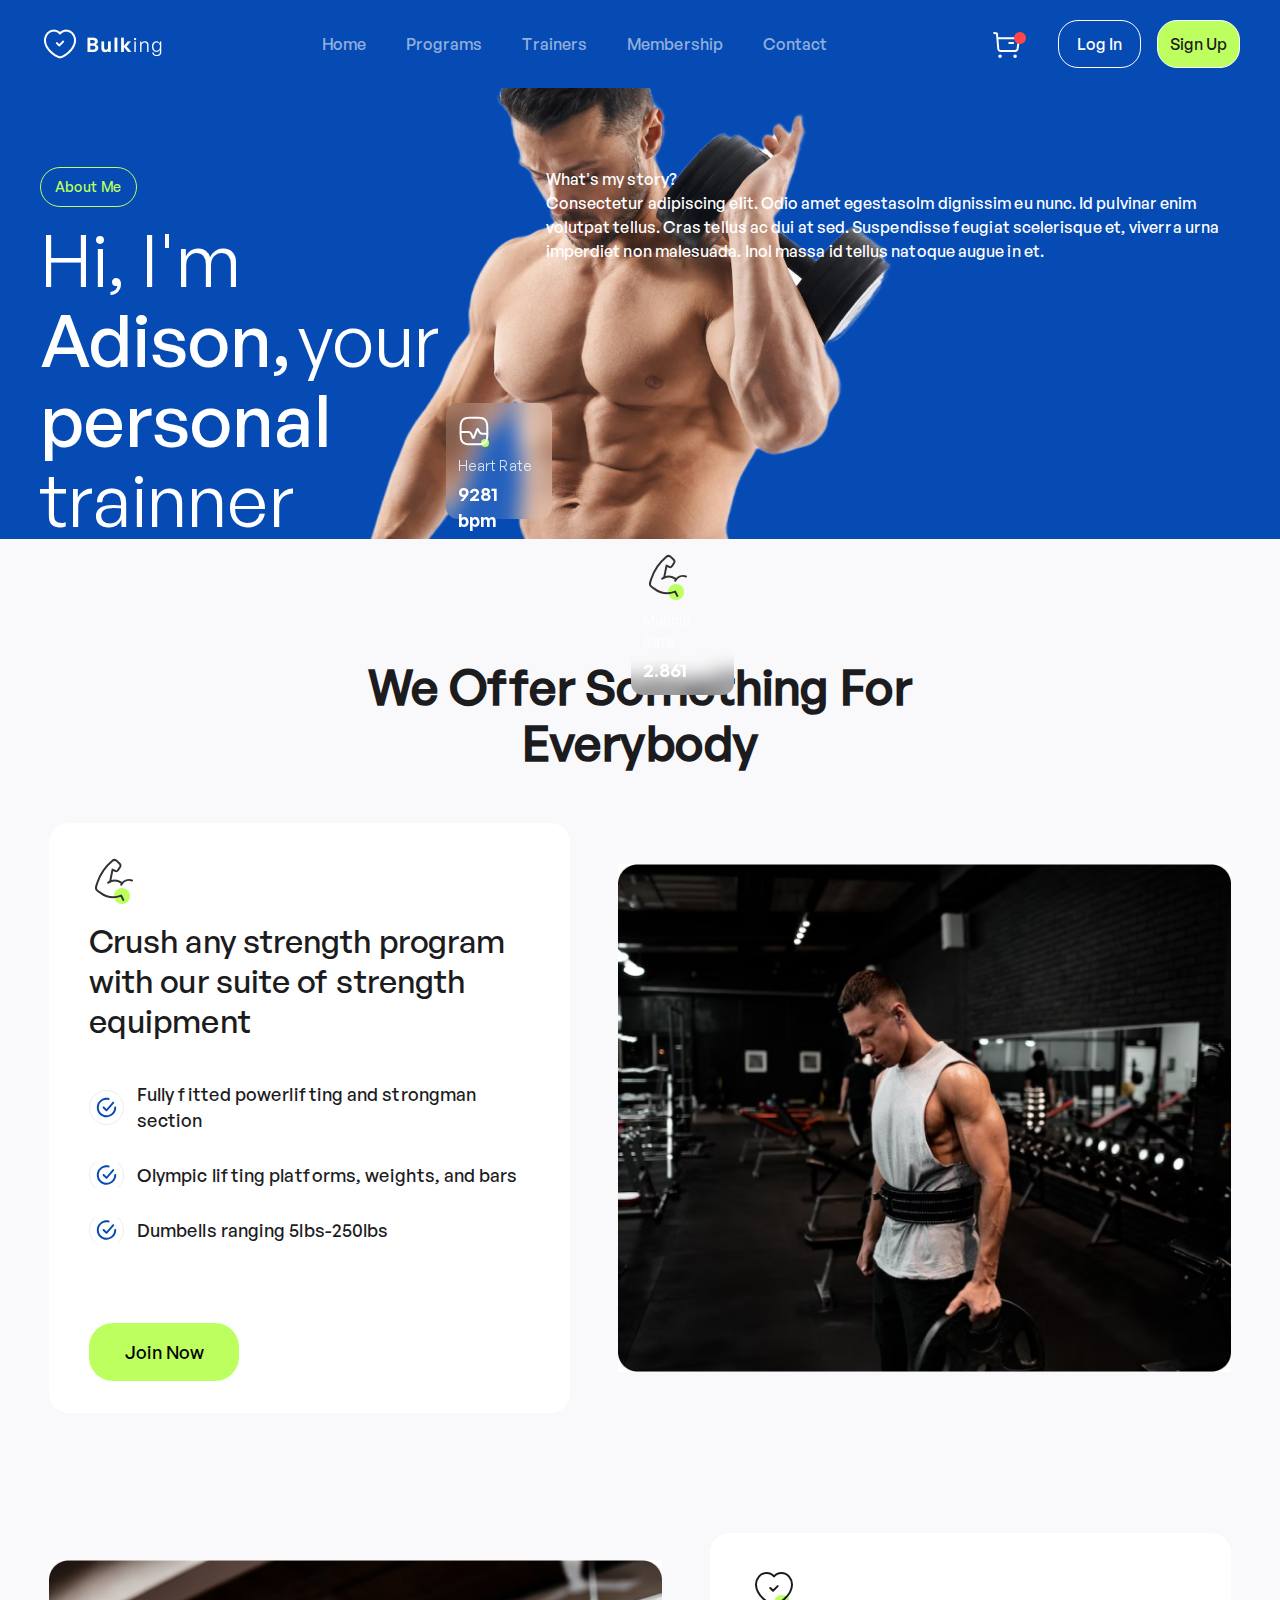
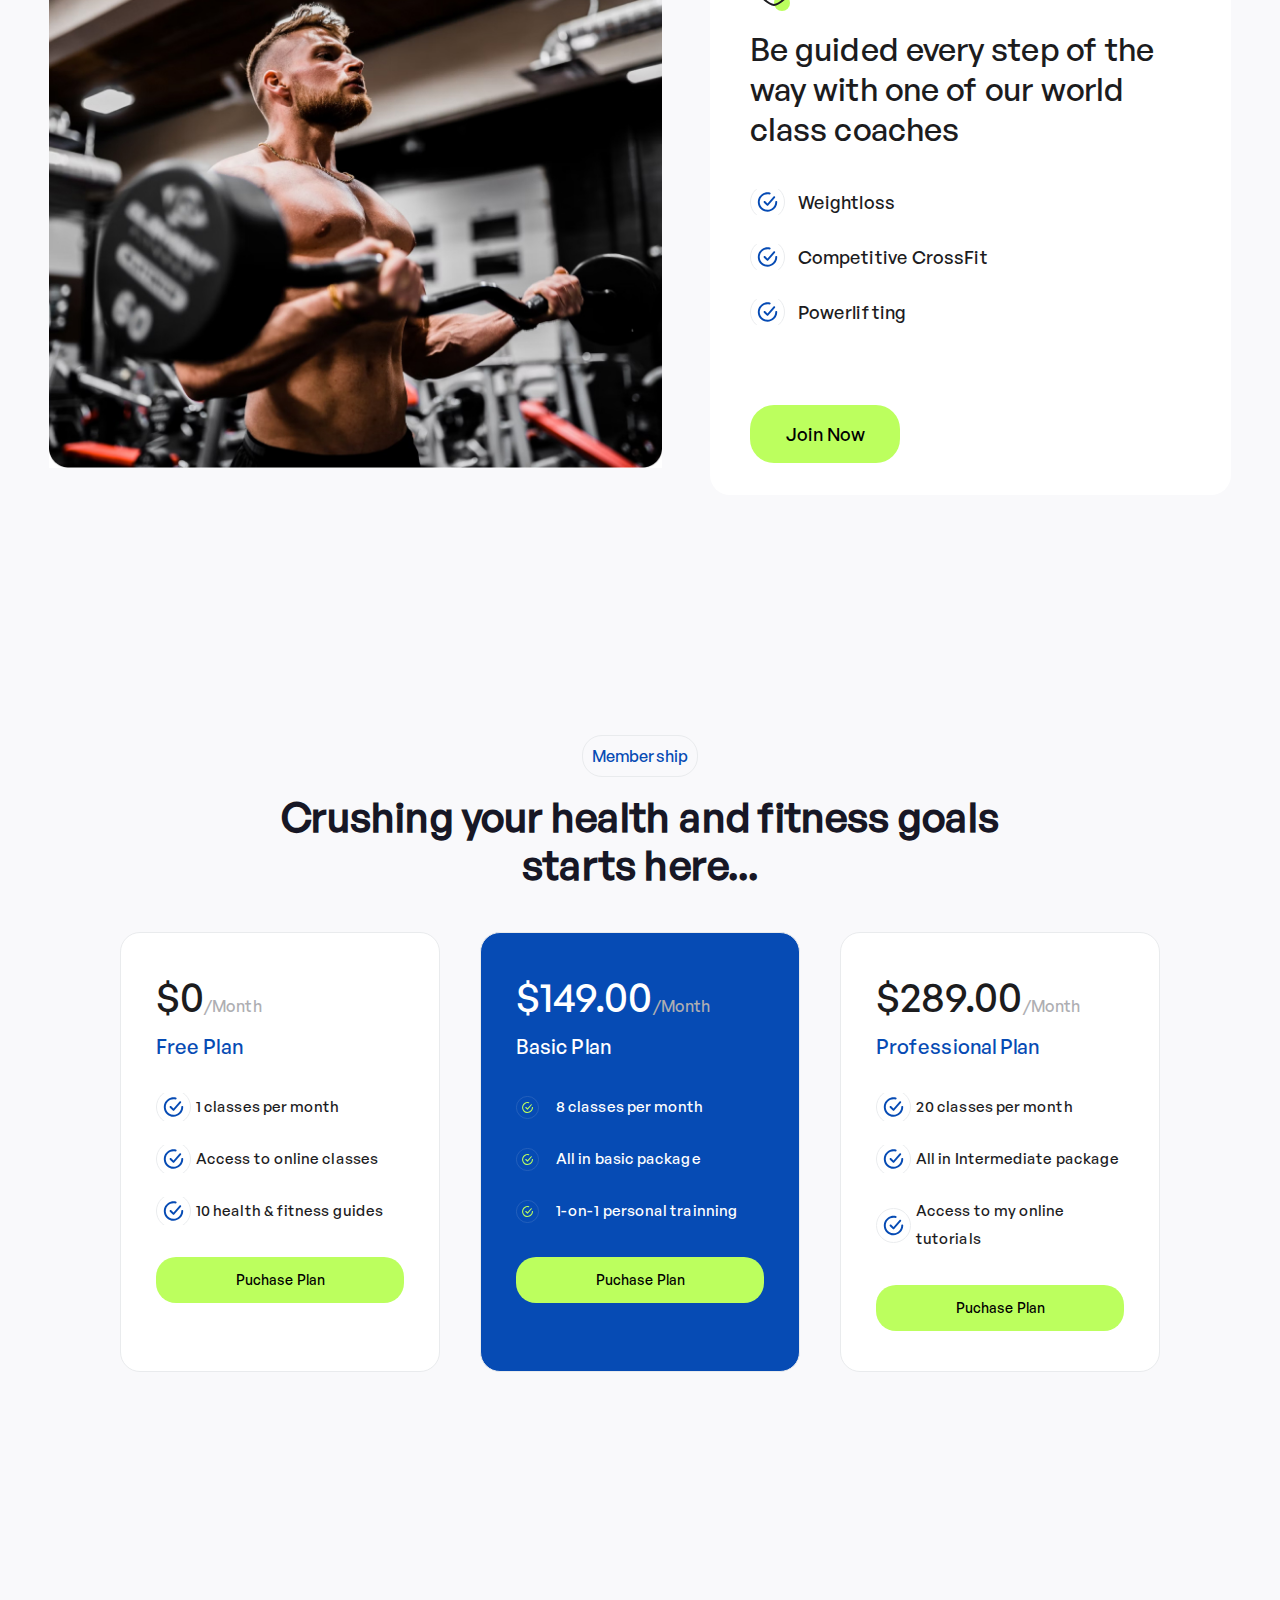
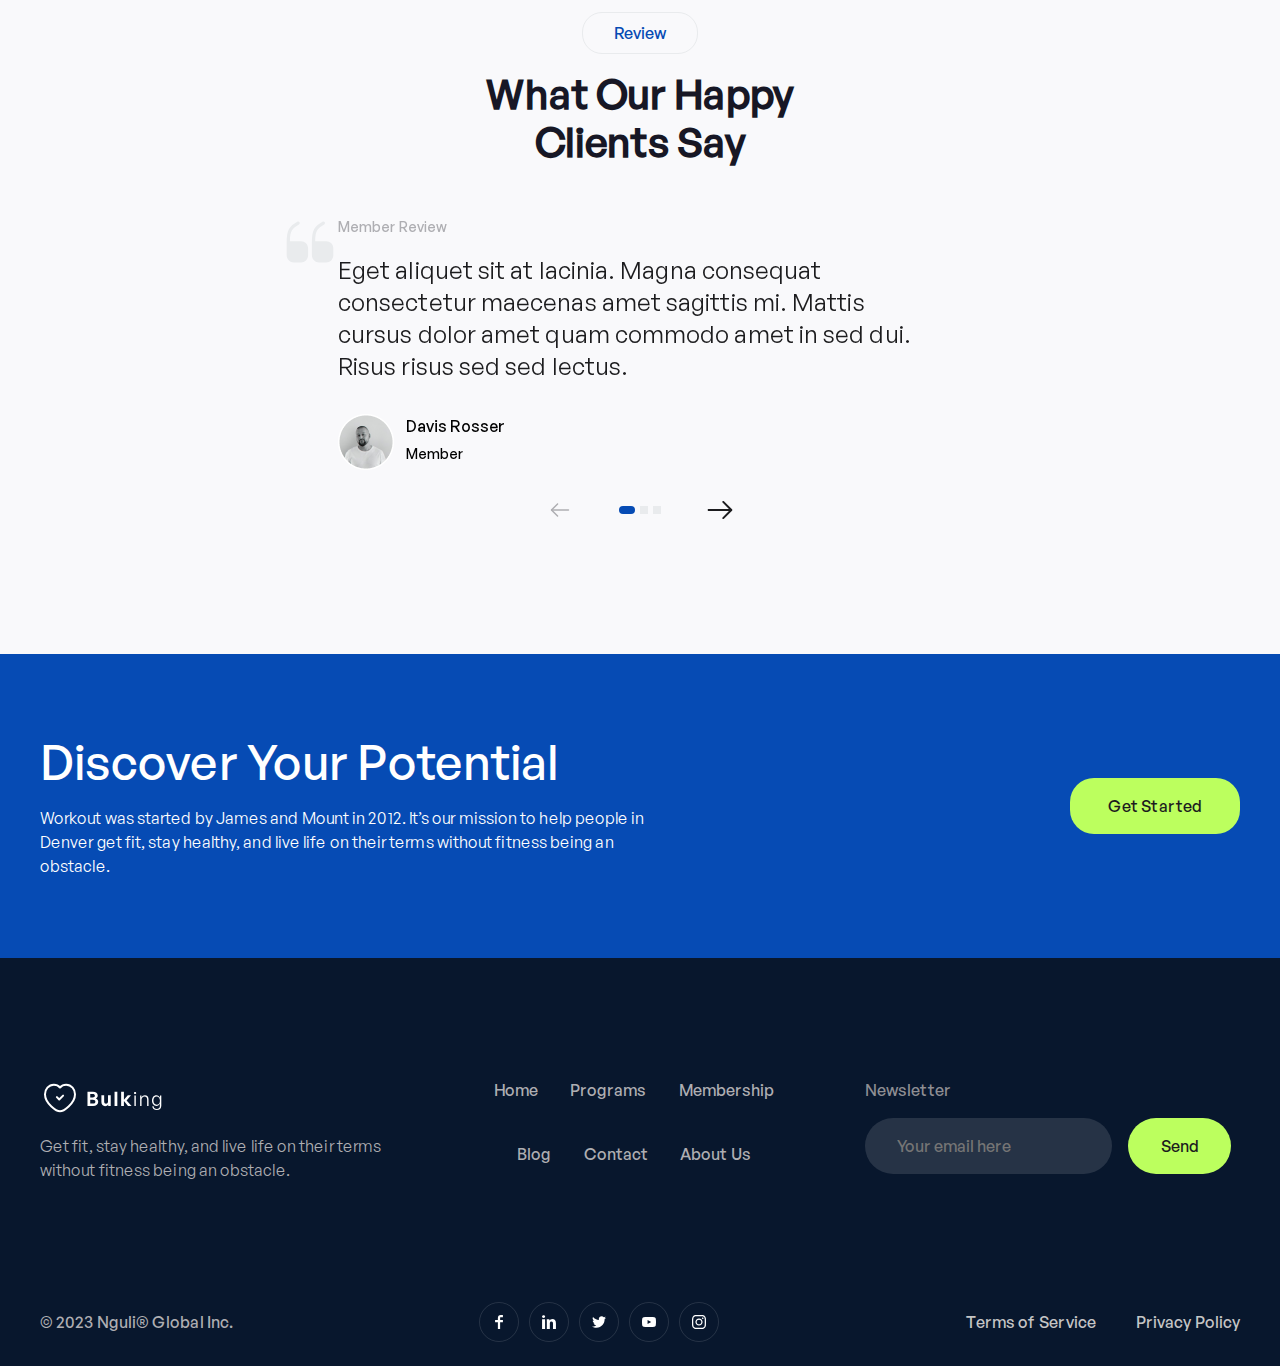
==== about-us.html @ 85a71d06 "commit" ====
<!DOCTYPE html>
<html lang="en">

<head>
    <meta charset="UTF-8">
    <meta http-equiv="X-UA-Compatible" content="IE=edge">
    <meta name="viewport" content="width=device-width, initial-scale=1.0">
    <title>fitness</title>
    <link rel="stylesheet" href="css/main.min.css">
</head>

<body>
    <section class="hero about-me">
        <header class="header">
            <div class="header-navbar container">
                <a href="" class="header-logo"><img src="img/logo.png" alt="logo"></a>
                <nav class="nav">
                    <ul class="menu">
                        <li class="item">
                            <a class="link">Home</a>
                        </li>
                        <li class="item">
                            <a href="programs.html" class="link">Programs</a>
                        </li>
                        <li class="item">
                            <a href="trainnig.html" class="link">Trainers</a>
                        </li>
                        <li class="item">
                            <a href="membership.html" class="link">Membership</a>
                        </li>
                        <li class="item">
                            <a href="" class="link">Contact</a>
                        </li>
                    </ul>
                </nav>
                <div class="header-block">
                    <a href="" class="cart">
                        <img src="img/cart.svg" alt="cart">
                    </a>
                    <div class="acuont">
                        <a href="" class="link">Log In</a>
                        <a href="" class="link active">Sign Up</a>
                    </div>
                </div>
                <div class="burger"></div>
            </div>
        </header>

        <div class="container">
            <div class="hero-midle">
                <div class="hero-content">
                    <div class="about-me-hero">
                        <span class="hero-subtitle">About Me</span>
                        <h1 class="hero-title">Hi, I'm <span>Adison,</span>your <span>personal</span>trainner
                        </h1>
                    </div>
                    <div class="hero-story">
                        <span>What's my story?</span>
                        <p>Consectetur adipiscing elit. Odio amet egestasolm dignissim eu nunc. Id pulvinar enim volutpat tellus. Cras tellus ac dui at sed. Suspendisse feugiat scelerisque et, viverra urna imperdiet non malesuada. Inol massa id tellus natoque augue in et.</p>
                    </div>
                </div>
                <div class="rate">
                    <div class="rate-muscle">
                        <img src="img/arm.svg" alt="arm">
                        <span class="title">Muscle Rate</span>
                        <span class="text">2.861</span>
                    </div>
                    <div class="rate-heart">
                        <img src="img/health.svg" alt="health">
                        <span class="title">Heart Rate</span>
                        <span class="text">9281 bpm</span>
                    </div>
                </div>
            </div>
        </div>


    </section>
    <!-- end hero -->
    <main>

        <section class="offer">
            <div class="container">
                <h2 class="offer-title">We offer something for everybody</h2>
                <div class="offer-wrapper">
                    <div class="offer-content">
                        <figure class="offer-icon">
                            <img src="img/arm.svg" alt="arm">
                        </figure>
                        <span class="title">Crush any strength program with our suite of strength equipment</span>
                        <ul class="offer-list">
                            <li class="offer-item">Fully fitted powerlifting and strongman section</li>
                            <li class="offer-item">Olympic lifting platforms, weights, and bars</li>
                            <li class="offer-item">Dumbells ranging 5lbs-250lbs</li>
                        </ul>
                        <button class="btn offer-btn">Join Now</button>
                    </div>
                    <figure class="offer-img">
                        <img src="img/offer-img.jpg" alt="traner">
                    </figure>
                </div>
                <div class="offer-wrapper reverse">
                    <div class="offer-content">
                        <figure class="offer-icon">
                            <img src="img/heart-checkmark.svg" alt="arm">
                        </figure>
                        <span class="title">Be guided every step of the way with one of our world class coaches</span>
                        <ul class="offer-list">
                            <li class="offer-item">Weightloss</li>
                            <li class="offer-item">Competitive CrossFit</li>
                            <li class="offer-item">Powerlifting</li>
                        </ul>
                        <button class="btn offer-btn">Join Now</button>
                    </div>
                    <figure class="offer-img">
                        <img src="img/offer-img-2.jpg" alt="traner">
                    </figure>
                </div>
            </div>
        </section>

        <!-- end offer -->

        <section class="membership">
            <div class="container">
                <span class="inner-subtitle">Membership</span>
                <h2 class="inner-title membership-title">Crushing your health and fitness goals starts here...</h2>
                <div class="membership-wrapper">
                    <div class="membership-plan">
                        <span class="price">$0<small>/Month</small></span>
                        <span class="plan">Free Plan</span>
                        <ul class="membership-list">
                            <li class="membership-item">1 classes per month</li>
                            <li class="membership-item">Access to online classes</li>
                            <li class="membership-item">10 health & fitness guides</li>
                        </ul>
                        <button class="btn membership-btn">Puchase Plan</button>
                    </div>
                    <div class="membership-plan active">
                        <span class="price">$149.00<small>/Month</small></span>
                        <span class="plan">Basic Plan</span>
                        <ul class="membership-list">
                            <li class="membership-item">8 classes per month</li>
                            <li class="membership-item">All in basic package</li>
                            <li class="membership-item">1-on-1 personal trainning</li>
                        </ul>
                        <button class="btn membership-btn">Puchase Plan</button>
                    </div>
                    <div class="membership-plan">
                        <span class="price">$289.00<small>/Month</small></span>
                        <span class="plan">Professional Plan</span>
                        <ul class="membership-list">
                            <li class="membership-item">20 classes per month</li>
                            <li class="membership-item">All in Intermediate package</li>
                            <li class="membership-item">Access to my online tutorials</li>
                        </ul>
                        <button class="btn membership-btn">Puchase Plan</button>
                    </div>
                </div>
            </div>
        </section>

        <!-- end membership -->

        <!-- review -->

        <section class="review">
            <div class="container">
                <span class="inner-subtitle">Review</span>
                <h2 class="inner-title review-title">What Our Happy Clients Say</h2>
                <div class="slider-review">
                    <div class="slider">
                        <div class="slider-wrapper">
                            <span class="slider-subtitle">Member Review</span>
                            <p class="slider-text">Eget aliquet sit at lacinia. Magna consequat consectetur maecenas
                                amet sagittis mi. Mattis cursus dolor amet quam commodo amet in sed dui. Risus risus sed
                                sed lectus. </p>
                            <div class="slider-avatar">
                                <figure>
                                    <img src="img/review.png" alt="review">
                                </figure>
                                <span class="avatar-name">Davis Rosser</span>
                                <span class="avatar-job">Member</span>
                            </div>
                        </div>
                    </div>
                    <div class="slider">
                        <div class="slider-wrapper">
                            <span class="slider-subtitle">Member Review</span>
                            <p class="slider-text">Eget aliquet sit at lacinia. Magna consequat consectetur maecenas
                                amet sagittis mi. Mattis cursus dolor amet quam commodo amet in sed dui. Risus risus sed
                                sed lectus. </p>
                            <div class="slider-avatar">
                                <figure>
                                    <img src="img/review.png" alt="review">
                                </figure>
                                <span class="avatar-name">Davis Rosser</span>
                                <span class="avatar-job">Member</span>
                            </div>
                        </div>
                    </div>
                    <div class="slider">
                        <div class="slider-wrapper">
                            <span class="slider-subtitle">Member Review</span>
                            <p class="slider-text">Eget aliquet sit at lacinia. Magna consequat consectetur maecenas
                                amet sagittis mi. Mattis cursus dolor amet quam commodo amet in sed dui. Risus risus sed
                                sed lectus. </p>
                            <div class="slider-avatar">
                                <figure>
                                    <img src="img/review.png" alt="review">
                                </figure>
                                <span class="avatar-name">Davis Rosser</span>
                                <span class="avatar-job">Member</span>
                            </div>
                        </div>
                    </div>
                </div>
            </div>
        </section>

        <!-- end review -->

        <div class="started">
            <div class="container">
                <div class="started-wrapper">
                    <div class="started-content">
                        <h2 class="started-title">Discover Your Potential</h2>
                        <p class="started-text">Workout was started by James and Mount in 2012. It’s our mission to help
                            people in Denver get fit, stay healthy, and live life on their terms without fitness being
                            an obstacle.</p>
                    </div>
                    <a href="" class="started-link">Get Started</a>
                </div>
            </div>
        </div>

    </main>

    <footer class="footer">
        <div class="container">
            <div class="footer-top">
                <div class="footer-top-block">
                    <span class="footer-logo"><img src="img/footer-logo.svg" alt="logo"></span>
                    <p class="footer-text">Get fit, stay healthy, and live life on their terms without fitness being an
                        obstacle.</p>
                </div>
                <div class="footer-top-block">
                    <ul class="footer-menu">
                        <li class="footer-item">
                            <a href="" class="footer-link">Home</a>
                        </li>
                        <li class="footer-item">
                            <a href="" class="footer-link">Programs</a>
                        </li>
                        <li class="footer-item">
                            <a href="" class="footer-link">Membership</a>
                        </li>
                        <li class="footer-item">
                            <a href="" class="footer-link">Blog</a>
                        </li>
                        <li class="footer-item">
                            <a href="" class="footer-link">Contact</a>
                        </li>
                        <li class="footer-item">
                            <a href="" class="footer-link">About Us</a>
                        </li>
                    </ul>
                </div>
                <div class="footer-top-block">
                    <form action="" class="footer-form">
                        <span class="form-title">Newsletter</span>
                        <div class="footer-form-block">
                            <input type="email" placeholder="Your email here">
                            <button class="btn form-btn">Send</button>
                        </div>
                    </form>
                </div>
            </div>
            <div class="footer-bottom">
                <span class="footer-copyright">© 2023 Nguli® Global Inc.</span>
                <div class="social">
                    <a href="" class="social-link">
                        <img src="img/fb.svg" alt="icon">
                    </a>
                    <a href="" class="social-link">
                        <img src="img/in.svg" alt="icon">
                    </a>
                    <a href="" class="social-link">
                        <img src="img/tw.svg" alt="icon">
                    </a>
                    <a href="" class="social-link">
                        <img src="img/yt.svg" alt="icon">
                    </a>
                    <a href="" class="social-link">
                        <img src="img/insta.svg" alt="icon">
                    </a>
                </div>
                <ul class="footer-bottom-menu">
                    <li class="footer-bottom-item">
                        <a href="" class="footer-bottom-link">Terms of Service</a>
                    </li>
                    <li class="footer-bottom-item">
                        <a href="" class="footer-bottom-link">Privacy Policy</a>
                    </li>
                </ul>
            </div>
        </div>
    </footer>

    <script src="js/jquery-3.6.4.min.js"></script>
    <script src="js/slick.min.js"></script>
    <script src="js/main.js"></script>
</body>

</html>
---- css/main.min.css ----
.slick-slider{position:relative;display:block;box-sizing:border-box;-webkit-user-select:none;-moz-user-select:none;user-select:none;-webkit-touch-callout:none;-khtml-user-select:none;touch-action:pan-y;-webkit-tap-highlight-color:rgba(0,0,0,0)}.slick-list{position:relative;display:block;overflow:hidden;margin:0;padding:0}.slick-list:focus{outline:none}.slick-list.dragging{cursor:pointer;cursor:hand}.slick-slider .slick-track,.slick-slider .slick-list{transform:translate3d(0, 0, 0)}.slick-track{position:relative;top:0;left:0;display:block;margin-left:auto;margin-right:auto}.slick-track:before,.slick-track:after{display:table;content:""}.slick-track:after{clear:both}.slick-loading .slick-track{visibility:hidden}.slick-slide{display:none;float:left;height:100%;min-height:1px}[dir=rtl] .slick-slide{float:right}.slick-slide img{display:block}.slick-slide.slick-loading img{display:none}.slick-slide.dragging img{pointer-events:none}.slick-initialized .slick-slide{display:block}.slick-loading .slick-slide{visibility:hidden}.slick-vertical .slick-slide{display:block;height:auto;border:1px solid rgba(0,0,0,0)}.slick-arrow.slick-hidden{display:none}@font-face{font-family:"GeneralSans-Regular";src:url("../fonts/GeneralSans-Regular.woff2") format("woff2"),url("../fonts/GeneralSans-Regular.woff") format("woff");font-weight:400;font-display:swap;font-style:normal}@font-face{font-family:"GeneralSans-Medium";src:url("../fonts/GeneralSans-Medium.woff2") format("woff2"),url("../fonts/GeneralSans-Medium.woff") format("woff");font-weight:500;font-display:swap;font-style:normal}@font-face{font-family:"GeneralSans-Semibold";src:url("../fonts/GeneralSans-Semibold.woff2") format("woff2"),url("../fonts/GeneralSans-Semibold.woff") format("woff");font-weight:600;font-display:swap;font-style:normal}@font-face{font-family:"Poppins-SemiBold";src:url("../fonts/Poppins-SemiBold.woff2") format("woff2"),url("../fonts/Poppins-SemiBold.woff") format("woff");font-weight:600;font-style:normal;font-display:swap}@font-face{font-family:"Inter-Bold";src:url("../fonts/Inter-Bold.woff2") format("woff2"),url("../fonts/Inter-Bold.woff") format("woff");font-weight:700;font-style:normal;font-display:swap}.select2-container{box-sizing:border-box;display:inline-block;margin:0;position:relative;vertical-align:middle}.select2-container .select2-selection--single{box-sizing:border-box;cursor:pointer;display:block;height:28px;-moz-user-select:none;user-select:none;-webkit-user-select:none}.select2-container .select2-selection--single .select2-selection__rendered{display:block;padding-left:8px;padding-right:20px;overflow:hidden;text-overflow:ellipsis;white-space:nowrap}.select2-container .select2-selection--single .select2-selection__clear{background-color:rgba(0,0,0,0);border:none;font-size:1em}.select2-container[dir=rtl] .select2-selection--single .select2-selection__rendered{padding-right:8px;padding-left:20px}.select2-container .select2-selection--multiple{box-sizing:border-box;cursor:pointer;display:block;min-height:32px;-moz-user-select:none;user-select:none;-webkit-user-select:none}.select2-container .select2-selection--multiple .select2-selection__rendered{display:inline;list-style:none;padding:0}.select2-container .select2-selection--multiple .select2-selection__clear{background-color:rgba(0,0,0,0);border:none;font-size:1em}.select2-container .select2-search--inline .select2-search__field{box-sizing:border-box;border:none;font-size:100%;margin-top:5px;margin-left:5px;padding:0;max-width:100%;resize:none;height:18px;vertical-align:bottom;font-family:sans-serif;overflow:hidden;word-break:keep-all}.select2-container .select2-search--inline .select2-search__field::-webkit-search-cancel-button{-webkit-appearance:none}.select2-dropdown{background-color:#fff;border:1px solid #aaa;border-radius:4px;box-sizing:border-box;display:block;position:absolute;left:-100000px;width:100%;z-index:1051}.select2-results{display:block}.select2-results__options{list-style:none;margin:0;padding:0}.select2-results__option{padding:6px;-moz-user-select:none;user-select:none;-webkit-user-select:none}.select2-results__option--selectable{cursor:pointer}.select2-container--open .select2-dropdown{left:0}.select2-container--open .select2-dropdown--above{border-bottom:none;border-bottom-left-radius:0;border-bottom-right-radius:0}.select2-container--open .select2-dropdown--below{border-top:none;border-top-left-radius:0;border-top-right-radius:0}.select2-search--dropdown{display:block;padding:4px}.select2-search--dropdown .select2-search__field{padding:4px;width:100%;box-sizing:border-box}.select2-search--dropdown .select2-search__field::-webkit-search-cancel-button{-webkit-appearance:none}.select2-search--dropdown.select2-search--hide{display:none}.select2-close-mask{border:0;margin:0;padding:0;display:block;position:fixed;left:0;top:0;min-height:100%;min-width:100%;height:auto;width:auto;opacity:0;z-index:99;background-color:#fff;filter:alpha(opacity=0)}.select2-hidden-accessible{border:0 !important;clip:rect(0 0 0 0) !important;-webkit-clip-path:inset(50%) !important;clip-path:inset(50%) !important;height:1px !important;overflow:hidden !important;padding:0 !important;position:absolute !important;width:1px !important;white-space:nowrap !important}.select2-container--default .select2-selection--single{background-color:#fff;border:1px solid #aaa;border-radius:4px}.select2-container--default .select2-selection--single .select2-selection__rendered{color:#444;line-height:28px}.select2-container--default .select2-selection--single .select2-selection__clear{cursor:pointer;float:right;font-weight:bold;height:26px;margin-right:20px;padding-right:0px}.select2-container--default .select2-selection--single .select2-selection__placeholder{color:#999}.select2-container--default .select2-selection--single .select2-selection__arrow{height:26px;position:absolute;top:1px;right:1px;width:20px}.select2-container--default .select2-selection--single .select2-selection__arrow b{border-color:#888 rgba(0,0,0,0) rgba(0,0,0,0) rgba(0,0,0,0);border-style:solid;border-width:5px 4px 0 4px;height:0;left:50%;margin-left:-4px;margin-top:-2px;position:absolute;top:50%;width:0}.select2-container--default[dir=rtl] .select2-selection--single .select2-selection__clear{float:left}.select2-container--default[dir=rtl] .select2-selection--single .select2-selection__arrow{left:1px;right:auto}.select2-container--default.select2-container--disabled .select2-selection--single{background-color:#eee;cursor:default}.select2-container--default.select2-container--disabled .select2-selection--single .select2-selection__clear{display:none}.select2-container--default.select2-container--open .select2-selection--single .select2-selection__arrow b{border-color:rgba(0,0,0,0) rgba(0,0,0,0) #888 rgba(0,0,0,0);border-width:0 4px 5px 4px}.select2-container--default .select2-selection--multiple{background-color:#fff;border:1px solid #aaa;border-radius:4px;cursor:text;padding-bottom:5px;padding-right:5px;position:relative}.select2-container--default .select2-selection--multiple.select2-selection--clearable{padding-right:25px}.select2-container--default .select2-selection--multiple .select2-selection__clear{cursor:pointer;font-weight:bold;height:20px;margin-right:10px;margin-top:5px;position:absolute;right:0;padding:1px}.select2-container--default .select2-selection--multiple .select2-selection__choice{background-color:#e4e4e4;border:1px solid #aaa;border-radius:4px;box-sizing:border-box;display:inline-block;margin-left:5px;margin-top:5px;padding:0;padding-left:20px;position:relative;max-width:100%;overflow:hidden;text-overflow:ellipsis;vertical-align:bottom;white-space:nowrap}.select2-container--default .select2-selection--multiple .select2-selection__choice__display{cursor:default;padding-left:2px;padding-right:5px}.select2-container--default .select2-selection--multiple .select2-selection__choice__remove{background-color:rgba(0,0,0,0);border:none;border-right:1px solid #aaa;border-top-left-radius:4px;border-bottom-left-radius:4px;color:#999;cursor:pointer;font-size:1em;font-weight:bold;padding:0 4px;position:absolute;left:0;top:0}.select2-container--default .select2-selection--multiple .select2-selection__choice__remove:hover,.select2-container--default .select2-selection--multiple .select2-selection__choice__remove:focus{background-color:#f1f1f1;color:#333;outline:none}.select2-container--default[dir=rtl] .select2-selection--multiple .select2-selection__choice{margin-left:5px;margin-right:auto}.select2-container--default[dir=rtl] .select2-selection--multiple .select2-selection__choice__display{padding-left:5px;padding-right:2px}.select2-container--default[dir=rtl] .select2-selection--multiple .select2-selection__choice__remove{border-left:1px solid #aaa;border-right:none;border-top-left-radius:0;border-bottom-left-radius:0;border-top-right-radius:4px;border-bottom-right-radius:4px}.select2-container--default[dir=rtl] .select2-selection--multiple .select2-selection__clear{float:left;margin-left:10px;margin-right:auto}.select2-container--default.select2-container--focus .select2-selection--multiple{border:solid #000 1px;outline:0}.select2-container--default.select2-container--disabled .select2-selection--multiple{background-color:#eee;cursor:default}.select2-container--default.select2-container--disabled .select2-selection__choice__remove{display:none}.select2-container--default.select2-container--open.select2-container--above .select2-selection--single,.select2-container--default.select2-container--open.select2-container--above .select2-selection--multiple{border-top-left-radius:0;border-top-right-radius:0}.select2-container--default.select2-container--open.select2-container--below .select2-selection--single,.select2-container--default.select2-container--open.select2-container--below .select2-selection--multiple{border-bottom-left-radius:0;border-bottom-right-radius:0}.select2-container--default .select2-search--dropdown .select2-search__field{border:1px solid #aaa}.select2-container--default .select2-search--inline .select2-search__field{background:rgba(0,0,0,0);border:none;outline:0;box-shadow:none;-webkit-appearance:textfield}.select2-container--default .select2-results>.select2-results__options{max-height:200px;overflow-y:auto}.select2-container--default .select2-results__option .select2-results__option{padding-left:1em}.select2-container--default .select2-results__option .select2-results__option .select2-results__group{padding-left:0}.select2-container--default .select2-results__option .select2-results__option .select2-results__option{margin-left:-1em;padding-left:2em}.select2-container--default .select2-results__option .select2-results__option .select2-results__option .select2-results__option{margin-left:-2em;padding-left:3em}.select2-container--default .select2-results__option .select2-results__option .select2-results__option .select2-results__option .select2-results__option{margin-left:-3em;padding-left:4em}.select2-container--default .select2-results__option .select2-results__option .select2-results__option .select2-results__option .select2-results__option .select2-results__option{margin-left:-4em;padding-left:5em}.select2-container--default .select2-results__option .select2-results__option .select2-results__option .select2-results__option .select2-results__option .select2-results__option .select2-results__option{margin-left:-5em;padding-left:6em}.select2-container--default .select2-results__option--group{padding:0}.select2-container--default .select2-results__option--disabled{color:#999}.select2-container--default .select2-results__option--selected{background-color:#ddd}.select2-container--default .select2-results__option--highlighted.select2-results__option--selectable{background-color:#5897fb;color:#fff}.select2-container--default .select2-results__group{cursor:default;display:block;padding:6px}.select2-container--classic .select2-selection--single{background-color:#f7f7f7;border:1px solid #aaa;border-radius:4px;outline:0;background-image:linear-gradient(to bottom, #fff 50%, #eee 100%);background-repeat:repeat-x;filter:progid:DXImageTransform.Microsoft.gradient(startColorstr="#FFFFFFFF", endColorstr="#FFEEEEEE", GradientType=0)}.select2-container--classic .select2-selection--single:focus{border:1px solid #5897fb}.select2-container--classic .select2-selection--single .select2-selection__rendered{color:#444;line-height:28px}.select2-container--classic .select2-selection--single .select2-selection__clear{cursor:pointer;float:right;font-weight:bold;height:26px;margin-right:20px}.select2-container--classic .select2-selection--single .select2-selection__placeholder{color:#999}.select2-container--classic .select2-selection--single .select2-selection__arrow{background-color:#ddd;border:none;border-left:1px solid #aaa;border-top-right-radius:4px;border-bottom-right-radius:4px;height:26px;position:absolute;top:1px;right:1px;width:20px;background-image:linear-gradient(to bottom, #eee 50%, #ccc 100%);background-repeat:repeat-x;filter:progid:DXImageTransform.Microsoft.gradient(startColorstr="#FFEEEEEE", endColorstr="#FFCCCCCC", GradientType=0)}.select2-container--classic .select2-selection--single .select2-selection__arrow b{border-color:#888 rgba(0,0,0,0) rgba(0,0,0,0) rgba(0,0,0,0);border-style:solid;border-width:5px 4px 0 4px;height:0;left:50%;margin-left:-4px;margin-top:-2px;position:absolute;top:50%;width:0}.select2-container--classic[dir=rtl] .select2-selection--single .select2-selection__clear{float:left}.select2-container--classic[dir=rtl] .select2-selection--single .select2-selection__arrow{border:none;border-right:1px solid #aaa;border-radius:0;border-top-left-radius:4px;border-bottom-left-radius:4px;left:1px;right:auto}.select2-container--classic.select2-container--open .select2-selection--single{border:1px solid #5897fb}.select2-container--classic.select2-container--open .select2-selection--single .select2-selection__arrow{background:rgba(0,0,0,0);border:none}.select2-container--classic.select2-container--open .select2-selection--single .select2-selection__arrow b{border-color:rgba(0,0,0,0) rgba(0,0,0,0) #888 rgba(0,0,0,0);border-width:0 4px 5px 4px}.select2-container--classic.select2-container--open.select2-container--above .select2-selection--single{border-top:none;border-top-left-radius:0;border-top-right-radius:0;background-image:linear-gradient(to bottom, #fff 0%, #eee 50%);background-repeat:repeat-x;filter:progid:DXImageTransform.Microsoft.gradient(startColorstr="#FFFFFFFF", endColorstr="#FFEEEEEE", GradientType=0)}.select2-container--classic.select2-container--open.select2-container--below .select2-selection--single{border-bottom:none;border-bottom-left-radius:0;border-bottom-right-radius:0;background-image:linear-gradient(to bottom, #eee 50%, #fff 100%);background-repeat:repeat-x;filter:progid:DXImageTransform.Microsoft.gradient(startColorstr="#FFEEEEEE", endColorstr="#FFFFFFFF", GradientType=0)}.select2-container--classic .select2-selection--multiple{background-color:#fff;border:1px solid #aaa;border-radius:4px;cursor:text;outline:0;padding-bottom:5px;padding-right:5px}.select2-container--classic .select2-selection--multiple:focus{border:1px solid #5897fb}.select2-container--classic .select2-selection--multiple .select2-selection__clear{display:none}.select2-container--classic .select2-selection--multiple .select2-selection__choice{background-color:#e4e4e4;border:1px solid #aaa;border-radius:4px;display:inline-block;margin-left:5px;margin-top:5px;padding:0}.select2-container--classic .select2-selection--multiple .select2-selection__choice__display{cursor:default;padding-left:2px;padding-right:5px}.select2-container--classic .select2-selection--multiple .select2-selection__choice__remove{background-color:rgba(0,0,0,0);border:none;border-top-left-radius:4px;border-bottom-left-radius:4px;color:#888;cursor:pointer;font-size:1em;font-weight:bold;padding:0 4px}.select2-container--classic .select2-selection--multiple .select2-selection__choice__remove:hover{color:#555;outline:none}.select2-container--classic[dir=rtl] .select2-selection--multiple .select2-selection__choice{margin-left:5px;margin-right:auto}.select2-container--classic[dir=rtl] .select2-selection--multiple .select2-selection__choice__display{padding-left:5px;padding-right:2px}.select2-container--classic[dir=rtl] .select2-selection--multiple .select2-selection__choice__remove{border-top-left-radius:0;border-bottom-left-radius:0;border-top-right-radius:4px;border-bottom-right-radius:4px}.select2-container--classic.select2-container--open .select2-selection--multiple{border:1px solid #5897fb}.select2-container--classic.select2-container--open.select2-container--above .select2-selection--multiple{border-top:none;border-top-left-radius:0;border-top-right-radius:0}.select2-container--classic.select2-container--open.select2-container--below .select2-selection--multiple{border-bottom:none;border-bottom-left-radius:0;border-bottom-right-radius:0}.select2-container--classic .select2-search--dropdown .select2-search__field{border:1px solid #aaa;outline:0}.select2-container--classic .select2-search--inline .select2-search__field{outline:0;box-shadow:none}.select2-container--classic .select2-dropdown{background-color:#fff;border:1px solid rgba(0,0,0,0)}.select2-container--classic .select2-dropdown--above{border-bottom:none}.select2-container--classic .select2-dropdown--below{border-top:none}.select2-container--classic .select2-results>.select2-results__options{max-height:200px;overflow-y:auto}.select2-container--classic .select2-results__option--group{padding:0}.select2-container--classic .select2-results__option--disabled{color:gray}.select2-container--classic .select2-results__option--highlighted.select2-results__option--selectable{background-color:#3875d7;color:#fff}.select2-container--classic .select2-results__group{cursor:default;display:block;padding:6px}.select2-container--classic.select2-container--open .select2-dropdown{border-color:#5897fb}*{margin:0;padding:0;box-sizing:border-box}a{color:inherit;text-decoration:none}ul{list-style:none}button{border:0;background:rgba(0,0,0,0);cursor:pointer;font:inherit}img{max-width:100%;display:block}input{background:rgba(0,0,0,0);border:0;outline:0;font:inherit}select{color:inherit;font:inherit}body{font-family:"GeneralSans-Medium";font-size:16px;line-height:24px;font-weight:500;color:#fff;letter-spacing:.005em;background:#f9f9fb;min-height:100vh;display:flex;flex-direction:column;min-width:320px}main{flex:1}.container{max-width:1200px;width:100%;margin:0 auto}@media(max-width: 1250px){.container{padding:0 10px}}.inner-title{font-size:40px;line-height:48px;color:#171725;text-align:center}.inner-subtitle{display:block;width:116px;padding:8px 0;margin:0 auto 16px;border:1px solid #e9ebed;border-radius:20px;color:#064bb4;text-align:center}.burger{display:none}@media(max-width: 980px){.burger{position:relative;z-index:5;display:block;width:60px;height:40px;background:url(../img/burger.svg) no-repeat center;transition:.3s linear}.burger.active{background:url(../img/close.svg) no-repeat center}.burger-black{background:url(../img/burger-black.svg) no-repeat center}}.header{padding:20px 0}.header-navbar{display:flex;justify-content:space-between;align-items:center}@media(max-width: 980px){.header-navbar{gap:30px}}@media(max-width: 980px){.header .nav{background:#064bb4;position:absolute;z-index:3;top:0;right:0;left:100%;bottom:0;height:100vh;display:flex;justify-content:center;align-items:center;overflow-x:hidden;transition:.4s linear}.header .nav.active{left:0}}.header .menu{display:flex;gap:40px}@media(max-width: 980px){.header .menu{flex-direction:column;align-items:center}}.header .link{color:#8e8e93;letter-spacing:.08px}.header .link.active{color:#1c1c1e}.header-block{display:flex;align-items:center;gap:32px}@media(max-width: 980px){.header-block{flex:1;justify-content:flex-end}}@media(max-width: 590px){.header-block{position:absolute;top:75px;left:0;width:100%;justify-content:center}}.header .acuont{display:flex;gap:16px}@media(max-width: 590px){.header .acuont{gap:32px}}.header .acuont .link{text-transform:capitalize;line-height:22px;padding:12px 0;color:#1c1c1e;text-align:center;width:83px;border:1px solid #000;border-radius:20px;transition:.3s linear}.header .acuont .link.active{background:#bcff5e;color:#1c1c1e;pointer-events:none;border-color:rgba(0,0,0,0)}.hero{padding-bottom:98px;background:#064bb4}.hero .header{background-color:#064bb4}.hero .header .link{color:#fff;opacity:.56}.hero .header .link:hover{opacity:1}.hero .header .acuont .link{border:1px solid #fff;color:#fff;opacity:1}.hero .header .acuont .link.active{background:#bcff5e;color:#1c1c1e}.hero-midle{display:flex;background:url(../img/main.png) no-repeat right -20px bottom -185px;padding:66px 0 120px;justify-content:space-between}@media(max-width: 980px){.hero-midle{background:none}}.hero-content{max-width:616px;width:100%}@media(max-width: 850px){.hero-content{max-width:100%}}.hero-title{font-family:"GeneralSans-Regular";font-size:72px;line-height:80px;font-weight:400}.hero-title span{font-family:"GeneralSans-Medium";font-size:72px;line-height:80px;font-weight:500}@media(max-width: 390px){.hero-title{font-size:52px;line-height:70px}}.hero-text{font-family:"GeneralSans-Regular";font-size:16px;line-height:24px;font-weight:400;color:#c7c7cc;margin:16px 0 48px;max-width:462px;width:100%}.hero-link{display:block;margin-bottom:80px;padding:16px 0;text-align:center;width:176px;background:#bcff5e;border-radius:24px;color:#1c1c1e}.hero-brand span{margin-bottom:24px;display:block;font-size:14px;line-height:22px}.hero-brand-img{display:flex;gap:32px}.hero-bottom{display:flex;gap:64px;flex-wrap:wrap}.hero-program{display:flex;background:#fff;box-shadow:64px 64px 80px rgba(8,23,45,.16);border-radius:20px}@media(max-width: 980px){.hero-program{justify-content:center;flex-wrap:wrap;gap:30px;padding:20px 0}}.hero-program .program-block{width:291px;padding:24px;cursor:pointer;transition:.3s linear;background:#fff}@media(max-width: 980px){.hero-program .program-block{box-shadow:0 12px 10px rgba(233,235,237,.5490196078)}}.hero-program .program-block.active{background-color:#bcff5e}.hero-program .program-block:first-child{border-radius:20px 0 0 20px}.hero-program .program-block:last-child{border-radius:0 20px 20px 0}.hero-program .program-title{display:block;font-size:20px;line-height:28px;color:#1c1c1e;margin:24px 0 12px}.hero-program .program-text{color:#636366;font-family:"GeneralSans-Regular";font-size:16px;line-height:24px;font-weight:400;margin-bottom:24px}.hero-program .program-link{display:block;font-size:14px;line-height:22px;color:#1c1c1e;width:98px;background:url(../img/arow-icon.svg) no-repeat right center}.hero-brend-img{display:flex;gap:32px;flex-wrap:wrap}@media(max-width: 450px){.hero-brend-img{justify-content:center}}.hero .program-descript .title{font-size:40px;line-height:48px}.hero .program-descript .text{font-family:"GeneralSans-Regular";font-size:16px;line-height:24px;font-weight:400;color:#d1d1d6;margin-top:16px}.hero .rate{width:348px;position:relative}@media(max-width: 980px){.hero .rate{width:200px}}@media(max-width: 850px){.hero .rate{display:none}}.hero .rate-muscle{padding:12px;width:103px;background:rgba(255,255,255,.12);-webkit-backdrop-filter:blur(10px);backdrop-filter:blur(10px);border-radius:12px;position:absolute;right:80px;top:20%}@media(max-width: 980px){.hero .rate-muscle{top:0;right:0}}.hero .rate .title{font-family:"GeneralSans-Regular";font-size:14px;line-height:22px;font-weight:400;opacity:.8;margin:8px 0 4px;display:block}.hero .rate .text{font-family:"GeneralSans-Semibold";font-size:18px;line-height:26px;font-weight:600}.hero .rate-heart{width:106px;height:116px;background:rgba(255,255,255,.12);-webkit-backdrop-filter:blur(10px);backdrop-filter:blur(10px);border-radius:12px;padding:12px;position:absolute;left:-20px;bottom:20px}@media(max-width: 980px){.hero .rate-heart{left:auto;bottom:0;right:0}}.offer{padding:120px 0}.offer-title{font-size:48px;line-height:56px;text-transform:capitalize;max-width:582px;width:100%;color:#1c1c1e;text-align:center;margin:0 auto 52px auto}.offer-wrapper{display:flex;align-items:center;justify-content:center;flex-direction:row;gap:48px;flex-wrap:wrap}.offer-wrapper:nth-of-type(even){flex-direction:row-reverse;margin-top:120px}.offer-content{max-width:521px;width:100%;color:#1c1c1e;border-radius:20px;background-color:#fff;padding:32px 40px}.offer-content .title{display:block;font-size:32px;line-height:40px;margin:16px 0 40px}@media(max-width: 590px){.offer-content{padding:15px 20px}}.offer-item{padding-left:48px;background:url(../img/checkes.svg) no-repeat left center;font-size:18px;line-height:26px}.offer-item:not(:last-child){margin-bottom:29px}.offer-btn{display:block;width:150px;padding:16px 0;font-size:18px;line-height:26px;margin-top:80px;background:#bcff5e;border-radius:24px}.offer-img{max-width:613px;width:100%}.membership{padding:120px 0}.membership-title{max-width:776px;width:100%;margin:0 auto}.membership-wrapper{display:flex;justify-content:center;gap:40px;margin-top:43px;flex-wrap:wrap}.membership-plan{padding:40px 35px;background:#fff;border:1px solid #e9ebed;border-radius:20px;width:320px;color:#1c1c1e;transition:.3s linear;cursor:pointer}.membership-plan.active{background:#064bb4;color:#fff}.membership-plan.active .membership-item{background:url(../img/checked-active.svg) no-repeat left center}.membership-plan.active .plan{color:#fff}.membership-plan .price{display:block;font-size:40px;line-height:48px;margin-bottom:12px}.membership-plan .price small{font-size:16px;line-height:24px;color:#aeaeb2}.membership-plan .plan{display:block;font-size:20px;line-height:28px;color:#064bb4}.membership-list{margin:32px 0}.membership-item{padding-left:40px;font-size:15px;line-height:28px;background:url(../img/checkes.svg) no-repeat left center}.membership-item:not(:last-child){margin-bottom:24px}.membership-btn{padding:12px 16px;text-align:center;width:100%;background:#bcff5e;border-radius:20px;font-size:14px;line-height:22px}.review{padding:120px 0 184px}.review-title{width:317px;margin:0 auto 48px}.review .slider-wrapper{max-width:604px;width:100%;margin:0 auto;position:relative}.review .slider-wrapper::after{content:"";position:absolute;left:-56px;top:0;width:56px;height:56px;background:url(../img/quote-up.svg) no-repeat center}@media(max-width: 768px){.review .slider-wrapper::after{display:none}}.review .slider-wrapper .slider-subtitle{font-size:14px;line-height:22px;color:#aeaeb2}.review .slider-wrapper .slider-text{margin:16px 0 32px;font-family:"GeneralSans-Regular";font-size:24px;line-height:32px;font-weight:400;color:#1c1c1e}.review .slider-avatar{position:relative;padding-left:68px;height:56px}.review .slider-avatar figure{position:absolute;left:0}.review .avatar-name{display:block;font-size:16px;line-height:24px;color:#000;margin-bottom:5px}.review .avatar-job{display:block;font-weight:400;font-size:14px;line-height:22px;color:#000}.review .slick-btn{position:absolute;width:32px;height:32px;display:flex;justify-content:center;align-items:center;bottom:-56px;transition:.3s linear}.review .slick-next{right:42%;background:url(../img/arrow-right.svg) no-repeat center}.review .slick-next.active{background:url(../img/arrow-big-right.svg) no-repeat center}.review .slick-prev{left:42%;background:url(../img/arrow-left.svg) no-repeat center}.review .slick-prev.active{background:url(../img/arrow-big-left.svg) no-repeat center}.review .slick-dots{display:flex;gap:5px;position:absolute;bottom:-44px;left:50%;transform:translateX(-50%)}.review .slick-dots li{font-size:0;line-height:0;width:8px;height:8px;background:#e9ebed;transition:.3s linear}.review .slick-dots li.slick-active{width:16px;border-radius:8px;background:#064bb4}.review .slick-dots button{font-size:0;line-height:0}.started{background:#064bb4;padding:80px 0}.started-wrapper{display:flex;align-items:center;justify-content:space-between;gap:50px;flex-wrap:wrap}.started-content{max-width:627px;width:100%}.started-title{font-size:48px;line-height:56px;font-weight:500;margin-bottom:16px}.started-text{font-family:"GeneralSans-Regular";font-size:16px;line-height:24px;font-weight:400}.started-link{display:block;text-align:center;width:170px;background:#bcff5e;border-radius:24px;padding:16px 0;color:#1c1c1e}.programs{padding:74px 0 120px}.programs .hero-program{justify-content:center;box-shadow:none;background:rgba(0,0,0,0)}.programs-title{max-width:426px;width:100%;margin:0 auto 48px}.faqs{padding:120px 0 120px;color:#1c1c1e}@media(max-width: 768px){.faqs{padding:0}}.faqs-wrapper{display:flex;align-items:flex-start;gap:80px;flex-wrap:wrap;justify-content:center}.faqs-title{font-size:72px;line-height:80px;padding-bottom:16px}.faqs-content{max-width:421px;width:100%}.faqs-tabs{max-width:699px;width:100%}.faqs-text{font-weight:400;line-height:24px;font-size:16px;color:#636366;padding-bottom:48px}.faqs-link{border-radius:24px;background:#bcff5e;display:block;max-width:176px;width:100%;padding:16px;text-align:center}.faqs .tabs-title{display:block;font-size:24px;line-height:32px;max-width:504px;width:100%;margin-bottom:36px}.faqs .tab-block-title{display:block;font-size:20px;line-height:28px;letter-spacing:.1px;position:relative;cursor:pointer;margin-bottom:0}.faqs .tab-block-title::after{content:"";width:24px;height:24px;position:absolute;right:0;top:50%;transform:translateY(-50%);background:url(../img/plus-circle.svg) no-repeat center;transition:.3s linear}.faqs .tab-block-title.active{pointer-events:none;margin-bottom:15px}.faqs .tab-block-title.active::after{background:url(../img/minus-cirlce.svg) no-repeat center}.faqs .tab-block{padding:12px 0}.faqs .tab-block:not(:last-child){margin-bottom:15px}.faqs .tab-content{display:none}.trainning{color:#1c1c1e;padding:48px 0 182px}@media(max-width: 450px){.trainning{padding:48px 0}}.trainning-title{font-size:72px;line-height:80px;letter-spacing:.36px}@media(max-width: 450px){.trainning-title{font-size:60px;line-height:70px}}.trainning-title span{font-weight:400}@media(max-width: 590px){.trainning-title span{display:block}}.trainning-subtitle{display:block;font-weight:400;letter-spacing:.08px;max-width:462px;width:100%;color:#636366}.trainning .burger{background:url(../img/burger-black.svg) no-repeat center}.trainning-wrapper{display:flex;gap:80px;flex-wrap:wrap;justify-content:center;align-items:flex-start}@media(max-width: 1200px){.trainning-wrapper{gap:40px}}.trainning-content{max-width:720px;width:100%}.trainning-detales{max-width:400px;width:100%}@media(max-width: 590px){.trainning-detales{max-width:100%}}.trainning-features{display:flex;gap:24px;margin-top:32px;flex-wrap:wrap}.trainning .features-block{display:flex;gap:8px}.trainning-video{margin:32px 0;max-width:720px;width:100%;position:relative}.trainning-video::after{content:"";position:absolute;z-index:1;top:0;right:0;bottom:0;left:0;background:url(../img/video.jpg) no-repeat center;transition:.2s linear}.trainning-video.hide::after{opacity:0;z-index:-1}.trainning-video video{width:99%;border-radius:16px}.trainning .video-btn{width:64px;height:64px;position:absolute;left:50%;top:50%;transform:translate(-50%, -50%);z-index:2;cursor:pointer;background:url(../img/play.png) no-repeat center;border-radius:50%;transition:.2s linear}.trainning .video-btn.hide{opacity:0;z-index:-1}.trainning h2{margin-bottom:16px}.trainning .trainning-text{margin-bottom:32px;color:#636366}.trainning-detales{display:flex;flex-direction:column;padding:24px;background:#fff;border-radius:20px}.trainning .detales-title{font-size:18px;font-weight:600;line-height:26px;letter-spacing:.09px;margin-bottom:8px}.trainning .detales-text{font-weight:400;letter-spacing:.08px;color:#636366}.trainning .detales-list{margin:32px 0;display:flex;flex-direction:column;justify-content:center;align-items:flex-start;gap:16px}.trainning .detales-item{color:#8e8e93;background-position:left center;background-repeat:no-repeat;padding-left:36px}.trainning .detales-item.clock{background-image:url(../img/clock.svg)}.trainning .detales-item.star{background-image:url(../img/star.svg)}.trainning .detales-item.award{background-image:url(../img/award.svg)}.trainning .detales-item.calendar{background-image:url(../img/calendar.svg)}.trainning .detales-item span{color:#1c1c1e}.trainning .detales-btn{max-width:351px;width:100%;text-align:center;background:#bcff5e;padding:16px;border-radius:24px;margin:0 auto}.allplans{padding:66px 0 40px}.allplans-title{max-width:530px;width:100%;margin:0 auto 55px}.allplans .plans{display:flex;gap:32px;justify-content:center;flex-wrap:wrap}.allplans .plan-block{width:288px;padding:32px 24px;border-radius:24px;background:#fff;color:#1c1c1e;transition:.3s linear;cursor:pointer}.allplans .plan-block.active{background:#064bb4}.allplans .plan-block.active .prise{color:#fff}.allplans .plan-block.active .plan-title{color:#fff}.allplans .plan-block.active .plan-text{color:#f2f2f7}.allplans .plan-prise{display:flex;align-items:flex-end;gap:5px;color:#1c1c1e;text-align:center;font-size:40px;line-height:48px;letter-spacing:.2px}.allplans .plan-prise .month{color:#aeaeb2;font-size:16px;line-height:24px;letter-spacing:.08px}.allplans .plan-title{display:block;color:#064bb4;font-size:20px;line-height:28px;letter-spacing:.1px;margin:12px 0 16px}.allplans .plan-text{color:#3a3a3c;margin-bottom:24px}.allplans .plan-link{border-radius:20px;background:#bcff5e;display:block;padding:12px 0;font-size:14px;letter-spacing:.07px;line-height:22px;text-align:center}.allplans .plan-table{margin-top:40px;position:relative;height:620px}.allplans .table{display:block;width:100%;color:#1c1c1e;position:absolute;left:0;right:0;top:0;bottom:0;opacity:0;z-index:-1}.allplans .table.active{opacity:1;z-index:1}.allplans .table tbody{width:100%;display:block}.allplans .table tr:first-child{padding:16px 12px}.allplans .table tr:first-child th{color:#064bb4;font-family:"GeneralSans-Semibold";font-size:18px;line-height:24px;font-weight:600;letter-spacing:.09px}.allplans .table tr{display:flex;justify-content:space-between;padding:16px 12px;width:100%}.allplans .table tr:nth-child(odd){background:#fff}.allplans .table td{width:25.5%}.allplans .table td:first-child{width:20%}.allplans .table td:not(:first-child){text-align:center}.allplans .table .checked{background:url(../img/checked.svg) no-repeat center}.allplans .table .checked-error{background:url(../img/error-checked.svg) no-repeat center}.program-plan{padding-top:48px}.program-plan .content-title{color:#1c1c1e;font-size:72px;line-height:80px;letter-spacing:.36px}.program-plan .content-title span{font-weight:400}.program-plan .content-subtitle{max-width:462px;width:100%;color:#636366;font-weight:400;letter-spacing:.08px;margin-top:16px}.program-plan .content-features{display:flex;gap:24px;margin-top:32px}.program-plan .content-features-block{display:flex;align-items:center;padding:12px;border-radius:16px;background:#f9f9fb;-webkit-backdrop-filter:blur(10px);backdrop-filter:blur(10px);gap:8px}.program-plan .content-features-block .features-block-number{display:block;color:#aeaeb2;font-size:14px;line-height:22px;letter-spacing:.07px}.program-plan .content-features-block .features-block-text{display:block;color:#064bb4;font-size:18px;line-height:26px;letter-spacing:.09px}.program-plan .content-article{max-width:721px;width:100%}.program-plan .content-article h2{color:#1c1c1e;font-size:24px;font-weight:500;line-height:32px;letter-spacing:.12px;margin:32px 0 16px}.program-plan .content-article p{color:#636366;font-size:18px;font-weight:400;line-height:26px;letter-spacing:.09px}.program-plan .content-article ol{margin-top:20px;margin-left:20px}.program-plan .content-article li{color:#636366;font-size:18px;font-weight:400;line-height:26px;letter-spacing:.09px}.program-plan .package-reserve{color:#1c1c1e;max-width:399px;width:100%;border-radius:20px;background:#fff;padding:24px}.program-plan .program-plan-wrapper{display:flex;align-items:center;gap:80px;flex-wrap:wrap}.program-plan .package-title{font-family:"GeneralSans-Medium";font-size:18px;line-height:26px;font-weight:600;color:#1c1c1e;letter-spacing:.09px}.program-plan .package-text{font-family:"GeneralSans-Regular";font-size:16px;line-height:24px;font-weight:400;color:#636366;letter-spacing:.08px;margin-bottom:32px}.program-plan .features-list-subtitle{display:block;font-family:"GeneralSans-Semibold";font-size:16px;line-height:24px;font-weight:500;font-size:16px;font-weight:500;line-height:24px;letter-spacing:.08px;margin-bottom:16px}.program-plan .features-list-items{display:flex;gap:20px;flex-direction:column}.program-plan .features-item{background:url(../img/checkes.svg) no-repeat left center;padding-left:40px;color:#1c1c1e;font-size:16px;line-height:30px;letter-spacing:.08px}.program-plan .select-title{display:block;color:#1c1c1e;font-size:14px;line-height:22px;letter-spacing:.07px;margin:32px 0 8px}.program-plan .select option{width:350px}.program-plan .select{width:350px}.program-plan .select2-container .select2-selection--single{height:52px}.program-plan .select2-container .select2-selection--single .select2-selection__rendered{padding:14px 36px 14px 16px}.program-plan .select2-container--default .select2-selection--single .select2-selection__rendered{color:#aeaeb2;font-family:"GeneralSans-Medium";font-size:16px;line-height:24px;font-weight:500;letter-spacing:.08px}.program-plan .select2-container--default .select2-selection--single .select2-selection__arrow b{border-color:#292d32 rgba(0,0,0,0) rgba(0,0,0,0) rgba(0,0,0,0);border-style:solid;border-width:10px 10px 0 10px;height:0;left:auto;margin-left:-16px;margin-top:8px;position:absolute;top:50%;width:0}.program-plan .select2-container--default .select2-selection--single{background-color:#fff;border:1px solid #aaa;border-radius:16px}.program-plan .price-permonth{margin:32px 0}.program-plan .permonth-number{color:#000;font-size:40px;line-height:48px;letter-spacing:.2px}.program-plan .per-month-text{color:#8e8e93;font-family:"GeneralSans-Regular";font-size:14px;line-height:22px;font-weight:400;letter-spacing:.07px}.program-plan .package-btn{padding:16px;border-radius:24px;border:1px solid #1c1c1e;max-width:351px;width:100%;margin-top:24px;transition:.3s linear}.program-plan .package-btn:hover,.program-plan .package-btn:focus{transition:.3s linear;transform:scale(0.95)}.program-plan .plan-link{border:none;background:#bcff5e;margin:auto}.select2-results__option{color:#aeaeb2}.select2-container--default .select2-results__option--highlighted.select2-results__option--selectable{color:#fff}.payment{color:#09080d;padding:74px 0 120px}.payment-wrapper{display:flex;gap:79px;align-items:flex-start}.payment-title{font-size:32px;line-height:40px;letter-spacing:.16px;margin-bottom:48px}.payment-detales{max-width:722px;width:100%}.payment-subtitle{font-size:20px;line-height:28px;letter-spacing:.1px}.payment-method{display:flex;align-items:center;padding:24px 16px;border-radius:32px;border:1px solid #e9ebed;background:#fff;margin-top:24px}.payment-method input{width:0;height:0;position:absolute}.payment-method input:checked~label::before{background:url(../img/checked-payment.svg) no-repeat center}.payment-method label{width:100%}.payment-method label::before{content:"";display:block;width:24px;height:24px;border-radius:50%;border:1px solid #e9ebed}.payment-method .paypal{background:url(../img/paypal.svg) no-repeat left 60px center}.payment-method .pay{background:url(../img/applepay.svg) no-repeat left 60px center}.payment-text{display:block;color:#8e8e93;letter-spacing:.08px;margin:32px 0}.payment-field{display:flex;flex-direction:column;gap:8px;margin-bottom:24px}.payment-field label{color:#1c1c1e;font-size:14px;line-height:22px;letter-spacing:.07px}.payment-field input{max-width:721px;width:100%;padding:14px 16px;border-radius:24px;border:1px solid #e9ebed;background:#fff}.payment-code{display:flex;gap:25px;margin-bottom:24px}.payment-code .code-info{width:224px;display:flex;flex-direction:column;gap:8px}.payment-code .code-info input{padding:14px 16px;border-radius:24px;border:1px solid #e9ebed;background:#fff}.payment-code label{color:#1c1c1e;font-size:14px;line-height:22px;letter-spacing:.07px}.payment .save-card{margin-bottom:48px}.payment .save-card label{display:flex;align-items:center;width:115px;gap:12px}.payment .save-card label::before{content:"";display:block;width:24px;height:24px;border-radius:50%;border:1px solid #e9ebed;background:#fff}.payment .save-card input{width:0;height:0;position:absolute}.payment .save-card input:checked~label::before{background:url(../img/checked-payment.svg) no-repeat center}.payment .payment-btn{color:#1c1c1e;letter-spacing:.08px;border-radius:24px;background:#bcff5e;padding:16px 0;width:204px}.payment-reserve{display:flex;flex-direction:column;gap:32px;margin-top:56px;padding:24px;border-radius:20px;background:#fff}.payment .permonth-number{color:#000;font-size:40px;line-height:48px;letter-spacing:.2px}.payment .per-month-text{color:#8e8e93;font-family:"GeneralSans-Regular";font-size:14px;line-height:22px;font-weight:400;letter-spacing:.07px}.payment-serve-title{display:block;color:#1c1c1e;font-size:18px;font-weight:600;line-height:26px;letter-spacing:.09px;margin-bottom:8px}.payment-serve-text{color:#636366;font-size:16px;font-weight:400;line-height:24px;letter-spacing:.08px}.payment .features-list-subtitle{display:block;color:#1c1c1e;letter-spacing:.08px}.payment .features-item{background:url(../img/checkes.svg) no-repeat left center;padding-left:40px;color:#1c1c1e;line-height:34px;letter-spacing:.08px;margin-top:16px}.payment .select-title{display:block;color:#1c1c1e;font-size:14px;line-height:22px;letter-spacing:.07px;margin-bottom:8px}.payment .select option{width:350px}.payment .select{width:350px}.payment .select2-container .select2-selection--single{height:52px}.payment .select2-container .select2-selection--single .select2-selection__rendered{padding:14px 36px 14px 16px}.payment .select2-container--default .select2-selection--single .select2-selection__rendered{color:#aeaeb2;font-family:"GeneralSans-Medium";font-size:16px;line-height:24px;font-weight:500;letter-spacing:.08px}.payment .select2-container--default .select2-selection--single .select2-selection__arrow b{border-color:#292d32 rgba(0,0,0,0) rgba(0,0,0,0) rgba(0,0,0,0);border-style:solid;border-width:10px 10px 0 10px;height:0;left:auto;margin-left:-16px;margin-top:8px;position:absolute;top:50%;width:0}.payment .select2-container--default .select2-selection--single{background-color:#fff;border:1px solid #aaa;border-radius:16px}.about-me{padding-bottom:0}.about-me .hero-midle{background:url(../img/aboutme-img.png) no-repeat center bottom;flex-direction:column;align-items:center;padding:79px 0 0}.about-me .hero-content{max-width:100%;display:flex;justify-content:space-between;gap:50px;align-items:flex-start}.about-me-hero{max-width:485px;width:100%}.about-me .hero-subtitle{color:#bcff5e;font-size:14px;line-height:22px;letter-spacing:.07px;border-radius:20px;border:1px solid #bcff5e;padding:8px 0;width:97px;display:block;margin-bottom:12px;text-align:center}.about-me .hero-title{display:flex;flex-wrap:wrap;-moz-column-gap:6px;column-gap:6px}.footer{background:#08172d;color:#aeaeb2}.footer-top{display:flex;gap:83px;padding:120px 0 96px;flex-wrap:wrap}.footer-logo{display:block;max-width:123px;width:100%;margin-bottom:16px}.footer-text{max-width:363px;width:100%;font-family:"GeneralSans-Regular";font-size:16px;line-height:24px;font-weight:400}.footer-menu{display:flex;gap:40px 32px;justify-content:center;flex-wrap:wrap;width:296px}@media(max-width: 450px){.footer-top-block{flex:1}}.footer-form{max-width:366px;width:100%}@media(max-width: 450px){.footer-form{max-width:100%}}.footer .form-title{display:block;color:#8e8e93;margin-bottom:16px}.footer-form-block{display:flex;gap:16px}@media(max-width: 450px){.footer-form-block{flex-direction:column}}.footer-form-block input{width:247px;background:rgba(255,255,255,.12);border-radius:32px;padding:16px 32px;font-weight:400;font-size:16px;line-height:24px;color:#cbcbcb}@media(max-width: 450px){.footer-form-block input{width:100%}}.footer .form-btn{background:#bcff5e;border-radius:32px;width:103px;padding:16px 0;text-align:center;color:#1c1c1e}@media(max-width: 450px){.footer .form-btn{width:100%}}.footer-bottom{display:flex;justify-content:space-between;align-items:center;font-weight:400;padding:24px 0;flex-wrap:wrap;gap:30px}.footer-bottom-menu{display:flex;gap:40px}.footer-bottom-link{color:#c5c5c5}.footer-bottom .footer-copyright{color:#aeaeb2}.footer-bottom .social{display:flex;gap:10px}/*# sourceMappingURL=main.min.css.map */
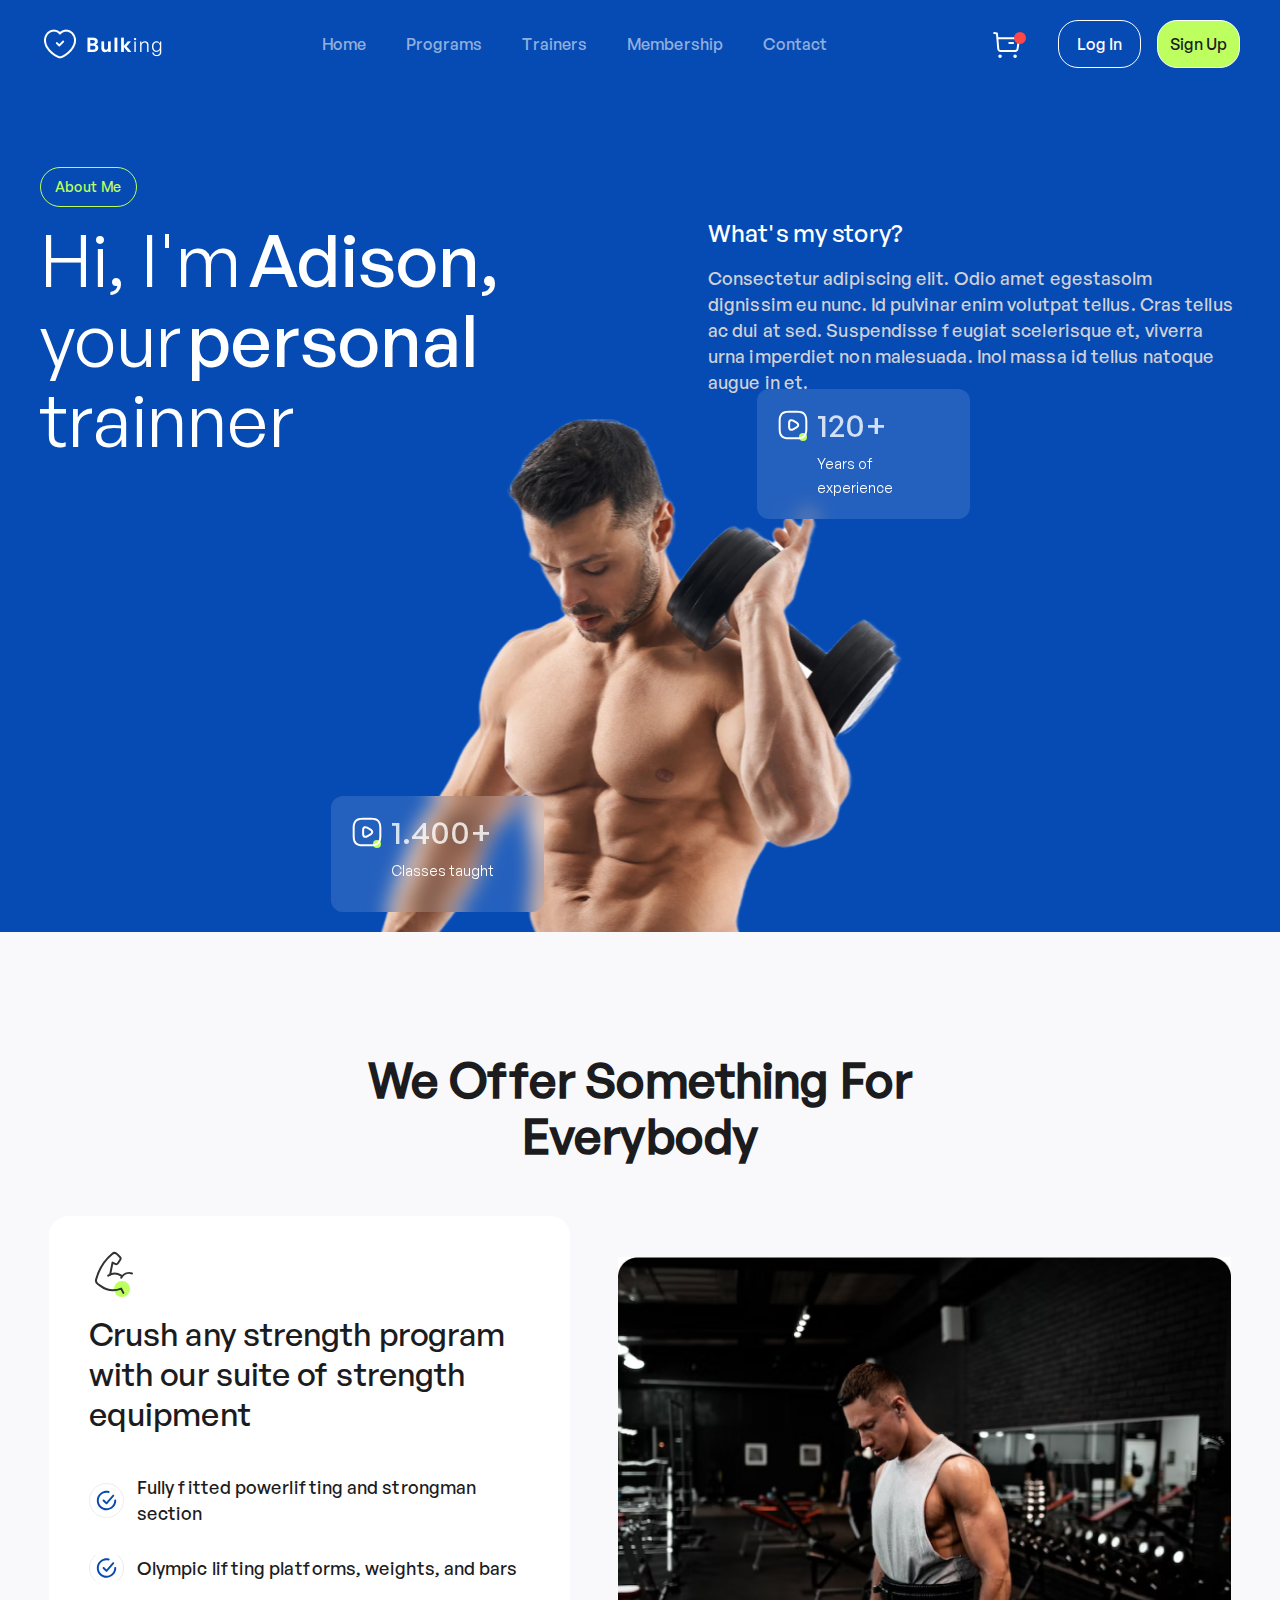
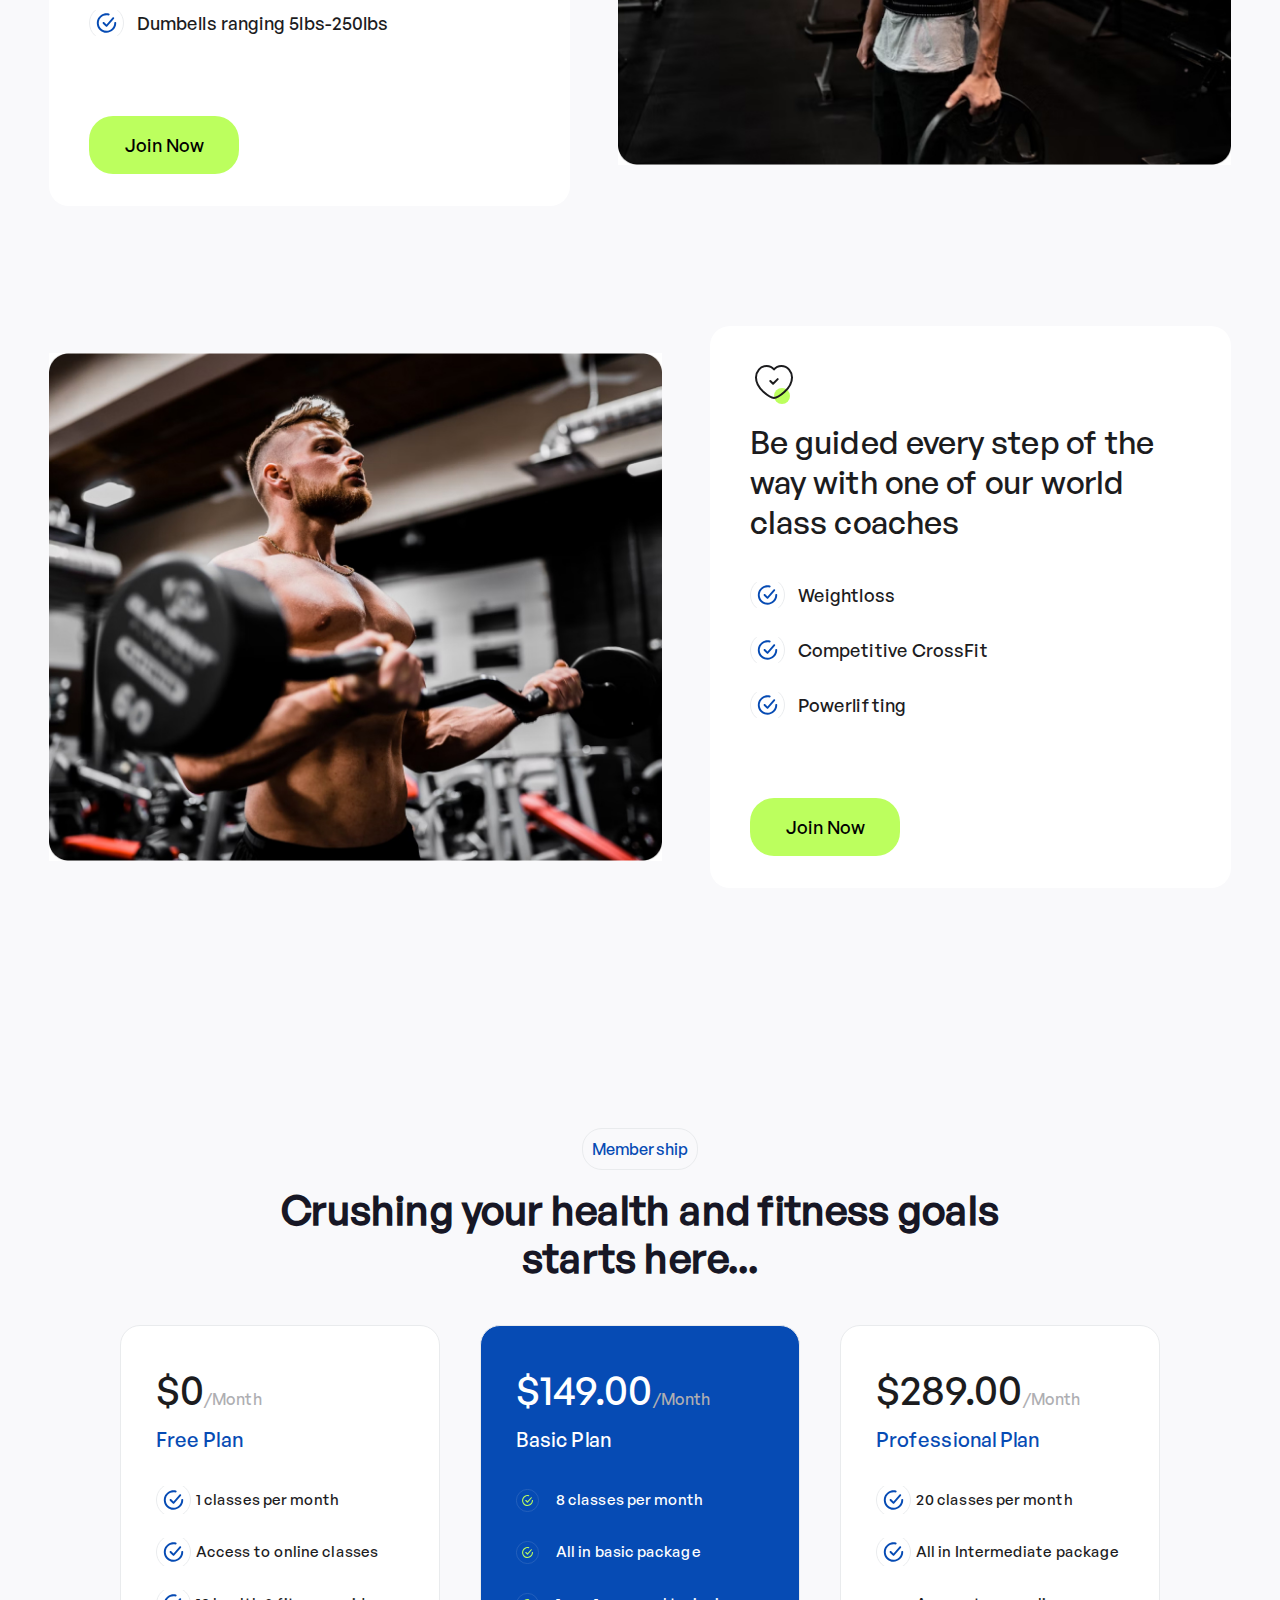
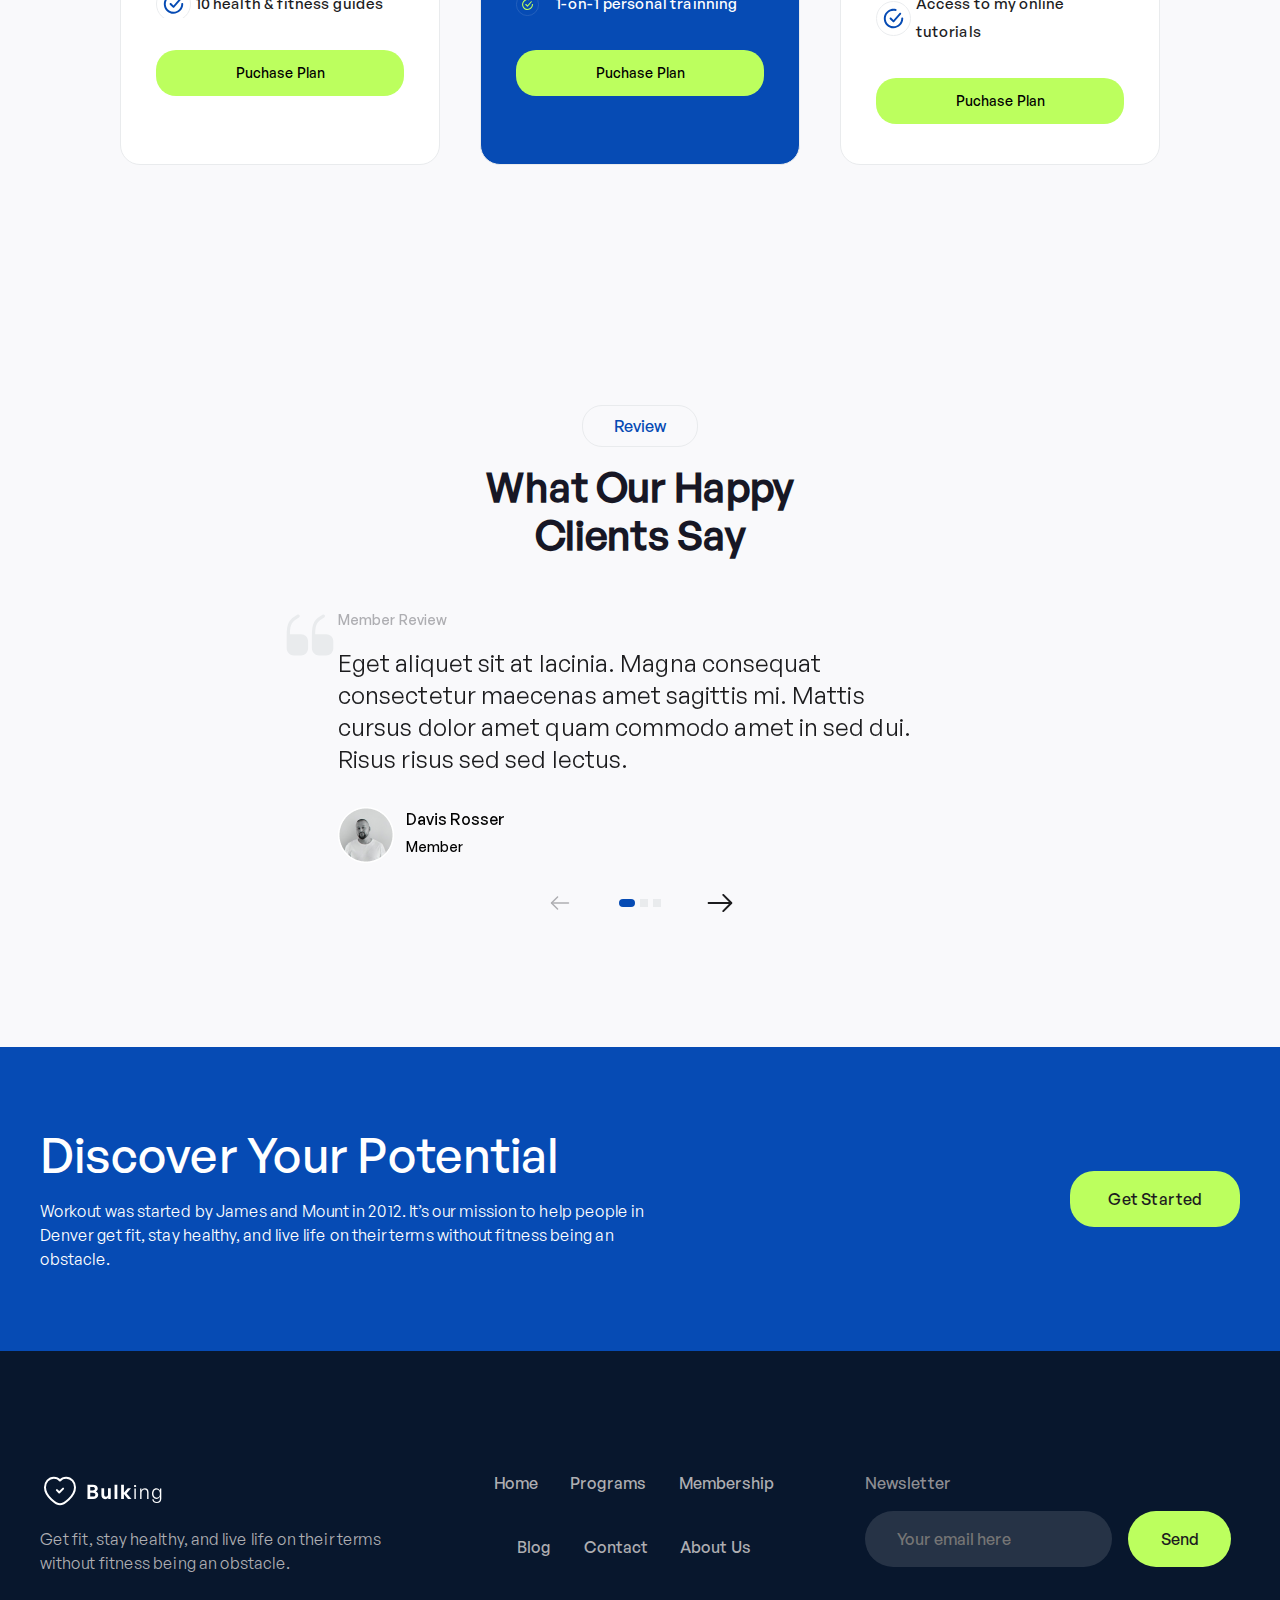
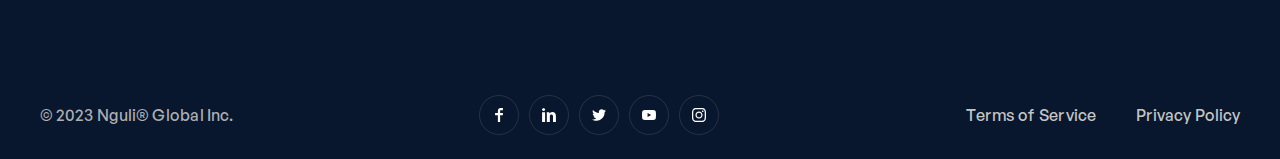
==== commit 84796dc5: "commit" ====
--- a/about-us.html
+++ b/about-us.html
@@ -56,19 +56,25 @@
                     </div>
                     <div class="hero-story">
                         <span>What's my story?</span>
-                        <p>Consectetur adipiscing elit. Odio amet egestasolm dignissim eu nunc. Id pulvinar enim volutpat tellus. Cras tellus ac dui at sed. Suspendisse feugiat scelerisque et, viverra urna imperdiet non malesuada. Inol massa id tellus natoque augue in et.</p>
+                        <p>Consectetur adipiscing elit. Odio amet egestasolm dignissim eu nunc. Id pulvinar enim
+                            volutpat tellus. Cras tellus ac dui at sed. Suspendisse feugiat scelerisque et, viverra urna
+                            imperdiet non malesuada. Inol massa id tellus natoque augue in et.</p>
                     </div>
                 </div>
                 <div class="rate">
                     <div class="rate-muscle">
-                        <img src="img/arm.svg" alt="arm">
-                        <span class="title">Muscle Rate</span>
-                        <span class="text">2.861</span>
+                        <img src="img/video-square.svg" alt="arm">
+                        <div>
+                            <span class="title">120+</span>
+                            <span class="text">Years of experience</span>
+                        </div>
                     </div>
                     <div class="rate-heart">
-                        <img src="img/health.svg" alt="health">
-                        <span class="title">Heart Rate</span>
-                        <span class="text">9281 bpm</span>
+                        <img src="img/video-square.svg" alt="health">
+                        <div>
+                            <span class="title">1.400+</span>
+                            <span class="text">Classes taught</span>
+                        </div>
                     </div>
                 </div>
             </div>
--- a/css/main.min.css
+++ b/css/main.min.css
@@ -1 +1 @@
-.slick-slider{position:relative;display:block;box-sizing:border-box;-webkit-user-select:none;-moz-user-select:none;user-select:none;-webkit-touch-callout:none;-khtml-user-select:none;touch-action:pan-y;-webkit-tap-highlight-color:rgba(0,0,0,0)}.slick-list{position:relative;display:block;overflow:hidden;margin:0;padding:0}.slick-list:focus{outline:none}.slick-list.dragging{cursor:pointer;cursor:hand}.slick-slider .slick-track,.slick-slider .slick-list{transform:translate3d(0, 0, 0)}.slick-track{position:relative;top:0;left:0;display:block;margin-left:auto;margin-right:auto}.slick-track:before,.slick-track:after{display:table;content:""}.slick-track:after{clear:both}.slick-loading .slick-track{visibility:hidden}.slick-slide{display:none;float:left;height:100%;min-height:1px}[dir=rtl] .slick-slide{float:right}.slick-slide img{display:block}.slick-slide.slick-loading img{display:none}.slick-slide.dragging img{pointer-events:none}.slick-initialized .slick-slide{display:block}.slick-loading .slick-slide{visibility:hidden}.slick-vertical .slick-slide{display:block;height:auto;border:1px solid rgba(0,0,0,0)}.slick-arrow.slick-hidden{display:none}@font-face{font-family:"GeneralSans-Regular";src:url("../fonts/GeneralSans-Regular.woff2") format("woff2"),url("../fonts/GeneralSans-Regular.woff") format("woff");font-weight:400;font-display:swap;font-style:normal}@font-face{font-family:"GeneralSans-Medium";src:url("../fonts/GeneralSans-Medium.woff2") format("woff2"),url("../fonts/GeneralSans-Medium.woff") format("woff");font-weight:500;font-display:swap;font-style:normal}@font-face{font-family:"GeneralSans-Semibold";src:url("../fonts/GeneralSans-Semibold.woff2") format("woff2"),url("../fonts/GeneralSans-Semibold.woff") format("woff");font-weight:600;font-display:swap;font-style:normal}@font-face{font-family:"Poppins-SemiBold";src:url("../fonts/Poppins-SemiBold.woff2") format("woff2"),url("../fonts/Poppins-SemiBold.woff") format("woff");font-weight:600;font-style:normal;font-display:swap}@font-face{font-family:"Inter-Bold";src:url("../fonts/Inter-Bold.woff2") format("woff2"),url("../fonts/Inter-Bold.woff") format("woff");font-weight:700;font-style:normal;font-display:swap}.select2-container{box-sizing:border-box;display:inline-block;margin:0;position:relative;vertical-align:middle}.select2-container .select2-selection--single{box-sizing:border-box;cursor:pointer;display:block;height:28px;-moz-user-select:none;user-select:none;-webkit-user-select:none}.select2-container .select2-selection--single .select2-selection__rendered{display:block;padding-left:8px;padding-right:20px;overflow:hidden;text-overflow:ellipsis;white-space:nowrap}.select2-container .select2-selection--single .select2-selection__clear{background-color:rgba(0,0,0,0);border:none;font-size:1em}.select2-container[dir=rtl] .select2-selection--single .select2-selection__rendered{padding-right:8px;padding-left:20px}.select2-container .select2-selection--multiple{box-sizing:border-box;cursor:pointer;display:block;min-height:32px;-moz-user-select:none;user-select:none;-webkit-user-select:none}.select2-container .select2-selection--multiple .select2-selection__rendered{display:inline;list-style:none;padding:0}.select2-container .select2-selection--multiple .select2-selection__clear{background-color:rgba(0,0,0,0);border:none;font-size:1em}.select2-container .select2-search--inline .select2-search__field{box-sizing:border-box;border:none;font-size:100%;margin-top:5px;margin-left:5px;padding:0;max-width:100%;resize:none;height:18px;vertical-align:bottom;font-family:sans-serif;overflow:hidden;word-break:keep-all}.select2-container .select2-search--inline .select2-search__field::-webkit-search-cancel-button{-webkit-appearance:none}.select2-dropdown{background-color:#fff;border:1px solid #aaa;border-radius:4px;box-sizing:border-box;display:block;position:absolute;left:-100000px;width:100%;z-index:1051}.select2-results{display:block}.select2-results__options{list-style:none;margin:0;padding:0}.select2-results__option{padding:6px;-moz-user-select:none;user-select:none;-webkit-user-select:none}.select2-results__option--selectable{cursor:pointer}.select2-container--open .select2-dropdown{left:0}.select2-container--open .select2-dropdown--above{border-bottom:none;border-bottom-left-radius:0;border-bottom-right-radius:0}.select2-container--open .select2-dropdown--below{border-top:none;border-top-left-radius:0;border-top-right-radius:0}.select2-search--dropdown{display:block;padding:4px}.select2-search--dropdown .select2-search__field{padding:4px;width:100%;box-sizing:border-box}.select2-search--dropdown .select2-search__field::-webkit-search-cancel-button{-webkit-appearance:none}.select2-search--dropdown.select2-search--hide{display:none}.select2-close-mask{border:0;margin:0;padding:0;display:block;position:fixed;left:0;top:0;min-height:100%;min-width:100%;height:auto;width:auto;opacity:0;z-index:99;background-color:#fff;filter:alpha(opacity=0)}.select2-hidden-accessible{border:0 !important;clip:rect(0 0 0 0) !important;-webkit-clip-path:inset(50%) !important;clip-path:inset(50%) !important;height:1px !important;overflow:hidden !important;padding:0 !important;position:absolute !important;width:1px !important;white-space:nowrap !important}.select2-container--default .select2-selection--single{background-color:#fff;border:1px solid #aaa;border-radius:4px}.select2-container--default .select2-selection--single .select2-selection__rendered{color:#444;line-height:28px}.select2-container--default .select2-selection--single .select2-selection__clear{cursor:pointer;float:right;font-weight:bold;height:26px;margin-right:20px;padding-right:0px}.select2-container--default .select2-selection--single .select2-selection__placeholder{color:#999}.select2-container--default .select2-selection--single .select2-selection__arrow{height:26px;position:absolute;top:1px;right:1px;width:20px}.select2-container--default .select2-selection--single .select2-selection__arrow b{border-color:#888 rgba(0,0,0,0) rgba(0,0,0,0) rgba(0,0,0,0);border-style:solid;border-width:5px 4px 0 4px;height:0;left:50%;margin-left:-4px;margin-top:-2px;position:absolute;top:50%;width:0}.select2-container--default[dir=rtl] .select2-selection--single .select2-selection__clear{float:left}.select2-container--default[dir=rtl] .select2-selection--single .select2-selection__arrow{left:1px;right:auto}.select2-container--default.select2-container--disabled .select2-selection--single{background-color:#eee;cursor:default}.select2-container--default.select2-container--disabled .select2-selection--single .select2-selection__clear{display:none}.select2-container--default.select2-container--open .select2-selection--single .select2-selection__arrow b{border-color:rgba(0,0,0,0) rgba(0,0,0,0) #888 rgba(0,0,0,0);border-width:0 4px 5px 4px}.select2-container--default .select2-selection--multiple{background-color:#fff;border:1px solid #aaa;border-radius:4px;cursor:text;padding-bottom:5px;padding-right:5px;position:relative}.select2-container--default .select2-selection--multiple.select2-selection--clearable{padding-right:25px}.select2-container--default .select2-selection--multiple .select2-selection__clear{cursor:pointer;font-weight:bold;height:20px;margin-right:10px;margin-top:5px;position:absolute;right:0;padding:1px}.select2-container--default .select2-selection--multiple .select2-selection__choice{background-color:#e4e4e4;border:1px solid #aaa;border-radius:4px;box-sizing:border-box;display:inline-block;margin-left:5px;margin-top:5px;padding:0;padding-left:20px;position:relative;max-width:100%;overflow:hidden;text-overflow:ellipsis;vertical-align:bottom;white-space:nowrap}.select2-container--default .select2-selection--multiple .select2-selection__choice__display{cursor:default;padding-left:2px;padding-right:5px}.select2-container--default .select2-selection--multiple .select2-selection__choice__remove{background-color:rgba(0,0,0,0);border:none;border-right:1px solid #aaa;border-top-left-radius:4px;border-bottom-left-radius:4px;color:#999;cursor:pointer;font-size:1em;font-weight:bold;padding:0 4px;position:absolute;left:0;top:0}.select2-container--default .select2-selection--multiple .select2-selection__choice__remove:hover,.select2-container--default .select2-selection--multiple .select2-selection__choice__remove:focus{background-color:#f1f1f1;color:#333;outline:none}.select2-container--default[dir=rtl] .select2-selection--multiple .select2-selection__choice{margin-left:5px;margin-right:auto}.select2-container--default[dir=rtl] .select2-selection--multiple .select2-selection__choice__display{padding-left:5px;padding-right:2px}.select2-container--default[dir=rtl] .select2-selection--multiple .select2-selection__choice__remove{border-left:1px solid #aaa;border-right:none;border-top-left-radius:0;border-bottom-left-radius:0;border-top-right-radius:4px;border-bottom-right-radius:4px}.select2-container--default[dir=rtl] .select2-selection--multiple .select2-selection__clear{float:left;margin-left:10px;margin-right:auto}.select2-container--default.select2-container--focus .select2-selection--multiple{border:solid #000 1px;outline:0}.select2-container--default.select2-container--disabled .select2-selection--multiple{background-color:#eee;cursor:default}.select2-container--default.select2-container--disabled .select2-selection__choice__remove{display:none}.select2-container--default.select2-container--open.select2-container--above .select2-selection--single,.select2-container--default.select2-container--open.select2-container--above .select2-selection--multiple{border-top-left-radius:0;border-top-right-radius:0}.select2-container--default.select2-container--open.select2-container--below .select2-selection--single,.select2-container--default.select2-container--open.select2-container--below .select2-selection--multiple{border-bottom-left-radius:0;border-bottom-right-radius:0}.select2-container--default .select2-search--dropdown .select2-search__field{border:1px solid #aaa}.select2-container--default .select2-search--inline .select2-search__field{background:rgba(0,0,0,0);border:none;outline:0;box-shadow:none;-webkit-appearance:textfield}.select2-container--default .select2-results>.select2-results__options{max-height:200px;overflow-y:auto}.select2-container--default .select2-results__option .select2-results__option{padding-left:1em}.select2-container--default .select2-results__option .select2-results__option .select2-results__group{padding-left:0}.select2-container--default .select2-results__option .select2-results__option .select2-results__option{margin-left:-1em;padding-left:2em}.select2-container--default .select2-results__option .select2-results__option .select2-results__option .select2-results__option{margin-left:-2em;padding-left:3em}.select2-container--default .select2-results__option .select2-results__option .select2-results__option .select2-results__option .select2-results__option{margin-left:-3em;padding-left:4em}.select2-container--default .select2-results__option .select2-results__option .select2-results__option .select2-results__option .select2-results__option .select2-results__option{margin-left:-4em;padding-left:5em}.select2-container--default .select2-results__option .select2-results__option .select2-results__option .select2-results__option .select2-results__option .select2-results__option .select2-results__option{margin-left:-5em;padding-left:6em}.select2-container--default .select2-results__option--group{padding:0}.select2-container--default .select2-results__option--disabled{color:#999}.select2-container--default .select2-results__option--selected{background-color:#ddd}.select2-container--default .select2-results__option--highlighted.select2-results__option--selectable{background-color:#5897fb;color:#fff}.select2-container--default .select2-results__group{cursor:default;display:block;padding:6px}.select2-container--classic .select2-selection--single{background-color:#f7f7f7;border:1px solid #aaa;border-radius:4px;outline:0;background-image:linear-gradient(to bottom, #fff 50%, #eee 100%);background-repeat:repeat-x;filter:progid:DXImageTransform.Microsoft.gradient(startColorstr="#FFFFFFFF", endColorstr="#FFEEEEEE", GradientType=0)}.select2-container--classic .select2-selection--single:focus{border:1px solid #5897fb}.select2-container--classic .select2-selection--single .select2-selection__rendered{color:#444;line-height:28px}.select2-container--classic .select2-selection--single .select2-selection__clear{cursor:pointer;float:right;font-weight:bold;height:26px;margin-right:20px}.select2-container--classic .select2-selection--single .select2-selection__placeholder{color:#999}.select2-container--classic .select2-selection--single .select2-selection__arrow{background-color:#ddd;border:none;border-left:1px solid #aaa;border-top-right-radius:4px;border-bottom-right-radius:4px;height:26px;position:absolute;top:1px;right:1px;width:20px;background-image:linear-gradient(to bottom, #eee 50%, #ccc 100%);background-repeat:repeat-x;filter:progid:DXImageTransform.Microsoft.gradient(startColorstr="#FFEEEEEE", endColorstr="#FFCCCCCC", GradientType=0)}.select2-container--classic .select2-selection--single .select2-selection__arrow b{border-color:#888 rgba(0,0,0,0) rgba(0,0,0,0) rgba(0,0,0,0);border-style:solid;border-width:5px 4px 0 4px;height:0;left:50%;margin-left:-4px;margin-top:-2px;position:absolute;top:50%;width:0}.select2-container--classic[dir=rtl] .select2-selection--single .select2-selection__clear{float:left}.select2-container--classic[dir=rtl] .select2-selection--single .select2-selection__arrow{border:none;border-right:1px solid #aaa;border-radius:0;border-top-left-radius:4px;border-bottom-left-radius:4px;left:1px;right:auto}.select2-container--classic.select2-container--open .select2-selection--single{border:1px solid #5897fb}.select2-container--classic.select2-container--open .select2-selection--single .select2-selection__arrow{background:rgba(0,0,0,0);border:none}.select2-container--classic.select2-container--open .select2-selection--single .select2-selection__arrow b{border-color:rgba(0,0,0,0) rgba(0,0,0,0) #888 rgba(0,0,0,0);border-width:0 4px 5px 4px}.select2-container--classic.select2-container--open.select2-container--above .select2-selection--single{border-top:none;border-top-left-radius:0;border-top-right-radius:0;background-image:linear-gradient(to bottom, #fff 0%, #eee 50%);background-repeat:repeat-x;filter:progid:DXImageTransform.Microsoft.gradient(startColorstr="#FFFFFFFF", endColorstr="#FFEEEEEE", GradientType=0)}.select2-container--classic.select2-container--open.select2-container--below .select2-selection--single{border-bottom:none;border-bottom-left-radius:0;border-bottom-right-radius:0;background-image:linear-gradient(to bottom, #eee 50%, #fff 100%);background-repeat:repeat-x;filter:progid:DXImageTransform.Microsoft.gradient(startColorstr="#FFEEEEEE", endColorstr="#FFFFFFFF", GradientType=0)}.select2-container--classic .select2-selection--multiple{background-color:#fff;border:1px solid #aaa;border-radius:4px;cursor:text;outline:0;padding-bottom:5px;padding-right:5px}.select2-container--classic .select2-selection--multiple:focus{border:1px solid #5897fb}.select2-container--classic .select2-selection--multiple .select2-selection__clear{display:none}.select2-container--classic .select2-selection--multiple .select2-selection__choice{background-color:#e4e4e4;border:1px solid #aaa;border-radius:4px;display:inline-block;margin-left:5px;margin-top:5px;padding:0}.select2-container--classic .select2-selection--multiple .select2-selection__choice__display{cursor:default;padding-left:2px;padding-right:5px}.select2-container--classic .select2-selection--multiple .select2-selection__choice__remove{background-color:rgba(0,0,0,0);border:none;border-top-left-radius:4px;border-bottom-left-radius:4px;color:#888;cursor:pointer;font-size:1em;font-weight:bold;padding:0 4px}.select2-container--classic .select2-selection--multiple .select2-selection__choice__remove:hover{color:#555;outline:none}.select2-container--classic[dir=rtl] .select2-selection--multiple .select2-selection__choice{margin-left:5px;margin-right:auto}.select2-container--classic[dir=rtl] .select2-selection--multiple .select2-selection__choice__display{padding-left:5px;padding-right:2px}.select2-container--classic[dir=rtl] .select2-selection--multiple .select2-selection__choice__remove{border-top-left-radius:0;border-bottom-left-radius:0;border-top-right-radius:4px;border-bottom-right-radius:4px}.select2-container--classic.select2-container--open .select2-selection--multiple{border:1px solid #5897fb}.select2-container--classic.select2-container--open.select2-container--above .select2-selection--multiple{border-top:none;border-top-left-radius:0;border-top-right-radius:0}.select2-container--classic.select2-container--open.select2-container--below .select2-selection--multiple{border-bottom:none;border-bottom-left-radius:0;border-bottom-right-radius:0}.select2-container--classic .select2-search--dropdown .select2-search__field{border:1px solid #aaa;outline:0}.select2-container--classic .select2-search--inline .select2-search__field{outline:0;box-shadow:none}.select2-container--classic .select2-dropdown{background-color:#fff;border:1px solid rgba(0,0,0,0)}.select2-container--classic .select2-dropdown--above{border-bottom:none}.select2-container--classic .select2-dropdown--below{border-top:none}.select2-container--classic .select2-results>.select2-results__options{max-height:200px;overflow-y:auto}.select2-container--classic .select2-results__option--group{padding:0}.select2-container--classic .select2-results__option--disabled{color:gray}.select2-container--classic .select2-results__option--highlighted.select2-results__option--selectable{background-color:#3875d7;color:#fff}.select2-container--classic .select2-results__group{cursor:default;display:block;padding:6px}.select2-container--classic.select2-container--open .select2-dropdown{border-color:#5897fb}*{margin:0;padding:0;box-sizing:border-box}a{color:inherit;text-decoration:none}ul{list-style:none}button{border:0;background:rgba(0,0,0,0);cursor:pointer;font:inherit}img{max-width:100%;display:block}input{background:rgba(0,0,0,0);border:0;outline:0;font:inherit}select{color:inherit;font:inherit}body{font-family:"GeneralSans-Medium";font-size:16px;line-height:24px;font-weight:500;color:#fff;letter-spacing:.005em;background:#f9f9fb;min-height:100vh;display:flex;flex-direction:column;min-width:320px}main{flex:1}.container{max-width:1200px;width:100%;margin:0 auto}@media(max-width: 1250px){.container{padding:0 10px}}.inner-title{font-size:40px;line-height:48px;color:#171725;text-align:center}.inner-subtitle{display:block;width:116px;padding:8px 0;margin:0 auto 16px;border:1px solid #e9ebed;border-radius:20px;color:#064bb4;text-align:center}.burger{display:none}@media(max-width: 980px){.burger{position:relative;z-index:5;display:block;width:60px;height:40px;background:url(../img/burger.svg) no-repeat center;transition:.3s linear}.burger.active{background:url(../img/close.svg) no-repeat center}.burger-black{background:url(../img/burger-black.svg) no-repeat center}}.header{padding:20px 0}.header-navbar{display:flex;justify-content:space-between;align-items:center}@media(max-width: 980px){.header-navbar{gap:30px}}@media(max-width: 980px){.header .nav{background:#064bb4;position:absolute;z-index:3;top:0;right:0;left:100%;bottom:0;height:100vh;display:flex;justify-content:center;align-items:center;overflow-x:hidden;transition:.4s linear}.header .nav.active{left:0}}.header .menu{display:flex;gap:40px}@media(max-width: 980px){.header .menu{flex-direction:column;align-items:center}}.header .link{color:#8e8e93;letter-spacing:.08px}.header .link.active{color:#1c1c1e}.header-block{display:flex;align-items:center;gap:32px}@media(max-width: 980px){.header-block{flex:1;justify-content:flex-end}}@media(max-width: 590px){.header-block{position:absolute;top:75px;left:0;width:100%;justify-content:center}}.header .acuont{display:flex;gap:16px}@media(max-width: 590px){.header .acuont{gap:32px}}.header .acuont .link{text-transform:capitalize;line-height:22px;padding:12px 0;color:#1c1c1e;text-align:center;width:83px;border:1px solid #000;border-radius:20px;transition:.3s linear}.header .acuont .link.active{background:#bcff5e;color:#1c1c1e;pointer-events:none;border-color:rgba(0,0,0,0)}.hero{padding-bottom:98px;background:#064bb4}.hero .header{background-color:#064bb4}.hero .header .link{color:#fff;opacity:.56}.hero .header .link:hover{opacity:1}.hero .header .acuont .link{border:1px solid #fff;color:#fff;opacity:1}.hero .header .acuont .link.active{background:#bcff5e;color:#1c1c1e}.hero-midle{display:flex;background:url(../img/main.png) no-repeat right -20px bottom -185px;padding:66px 0 120px;justify-content:space-between}@media(max-width: 980px){.hero-midle{background:none}}.hero-content{max-width:616px;width:100%}@media(max-width: 850px){.hero-content{max-width:100%}}.hero-title{font-family:"GeneralSans-Regular";font-size:72px;line-height:80px;font-weight:400}.hero-title span{font-family:"GeneralSans-Medium";font-size:72px;line-height:80px;font-weight:500}@media(max-width: 390px){.hero-title{font-size:52px;line-height:70px}}.hero-text{font-family:"GeneralSans-Regular";font-size:16px;line-height:24px;font-weight:400;color:#c7c7cc;margin:16px 0 48px;max-width:462px;width:100%}.hero-link{display:block;margin-bottom:80px;padding:16px 0;text-align:center;width:176px;background:#bcff5e;border-radius:24px;color:#1c1c1e}.hero-brand span{margin-bottom:24px;display:block;font-size:14px;line-height:22px}.hero-brand-img{display:flex;gap:32px}.hero-bottom{display:flex;gap:64px;flex-wrap:wrap}.hero-program{display:flex;background:#fff;box-shadow:64px 64px 80px rgba(8,23,45,.16);border-radius:20px}@media(max-width: 980px){.hero-program{justify-content:center;flex-wrap:wrap;gap:30px;padding:20px 0}}.hero-program .program-block{width:291px;padding:24px;cursor:pointer;transition:.3s linear;background:#fff}@media(max-width: 980px){.hero-program .program-block{box-shadow:0 12px 10px rgba(233,235,237,.5490196078)}}.hero-program .program-block.active{background-color:#bcff5e}.hero-program .program-block:first-child{border-radius:20px 0 0 20px}.hero-program .program-block:last-child{border-radius:0 20px 20px 0}.hero-program .program-title{display:block;font-size:20px;line-height:28px;color:#1c1c1e;margin:24px 0 12px}.hero-program .program-text{color:#636366;font-family:"GeneralSans-Regular";font-size:16px;line-height:24px;font-weight:400;margin-bottom:24px}.hero-program .program-link{display:block;font-size:14px;line-height:22px;color:#1c1c1e;width:98px;background:url(../img/arow-icon.svg) no-repeat right center}.hero-brend-img{display:flex;gap:32px;flex-wrap:wrap}@media(max-width: 450px){.hero-brend-img{justify-content:center}}.hero .program-descript .title{font-size:40px;line-height:48px}.hero .program-descript .text{font-family:"GeneralSans-Regular";font-size:16px;line-height:24px;font-weight:400;color:#d1d1d6;margin-top:16px}.hero .rate{width:348px;position:relative}@media(max-width: 980px){.hero .rate{width:200px}}@media(max-width: 850px){.hero .rate{display:none}}.hero .rate-muscle{padding:12px;width:103px;background:rgba(255,255,255,.12);-webkit-backdrop-filter:blur(10px);backdrop-filter:blur(10px);border-radius:12px;position:absolute;right:80px;top:20%}@media(max-width: 980px){.hero .rate-muscle{top:0;right:0}}.hero .rate .title{font-family:"GeneralSans-Regular";font-size:14px;line-height:22px;font-weight:400;opacity:.8;margin:8px 0 4px;display:block}.hero .rate .text{font-family:"GeneralSans-Semibold";font-size:18px;line-height:26px;font-weight:600}.hero .rate-heart{width:106px;height:116px;background:rgba(255,255,255,.12);-webkit-backdrop-filter:blur(10px);backdrop-filter:blur(10px);border-radius:12px;padding:12px;position:absolute;left:-20px;bottom:20px}@media(max-width: 980px){.hero .rate-heart{left:auto;bottom:0;right:0}}.offer{padding:120px 0}.offer-title{font-size:48px;line-height:56px;text-transform:capitalize;max-width:582px;width:100%;color:#1c1c1e;text-align:center;margin:0 auto 52px auto}.offer-wrapper{display:flex;align-items:center;justify-content:center;flex-direction:row;gap:48px;flex-wrap:wrap}.offer-wrapper:nth-of-type(even){flex-direction:row-reverse;margin-top:120px}.offer-content{max-width:521px;width:100%;color:#1c1c1e;border-radius:20px;background-color:#fff;padding:32px 40px}.offer-content .title{display:block;font-size:32px;line-height:40px;margin:16px 0 40px}@media(max-width: 590px){.offer-content{padding:15px 20px}}.offer-item{padding-left:48px;background:url(../img/checkes.svg) no-repeat left center;font-size:18px;line-height:26px}.offer-item:not(:last-child){margin-bottom:29px}.offer-btn{display:block;width:150px;padding:16px 0;font-size:18px;line-height:26px;margin-top:80px;background:#bcff5e;border-radius:24px}.offer-img{max-width:613px;width:100%}.membership{padding:120px 0}.membership-title{max-width:776px;width:100%;margin:0 auto}.membership-wrapper{display:flex;justify-content:center;gap:40px;margin-top:43px;flex-wrap:wrap}.membership-plan{padding:40px 35px;background:#fff;border:1px solid #e9ebed;border-radius:20px;width:320px;color:#1c1c1e;transition:.3s linear;cursor:pointer}.membership-plan.active{background:#064bb4;color:#fff}.membership-plan.active .membership-item{background:url(../img/checked-active.svg) no-repeat left center}.membership-plan.active .plan{color:#fff}.membership-plan .price{display:block;font-size:40px;line-height:48px;margin-bottom:12px}.membership-plan .price small{font-size:16px;line-height:24px;color:#aeaeb2}.membership-plan .plan{display:block;font-size:20px;line-height:28px;color:#064bb4}.membership-list{margin:32px 0}.membership-item{padding-left:40px;font-size:15px;line-height:28px;background:url(../img/checkes.svg) no-repeat left center}.membership-item:not(:last-child){margin-bottom:24px}.membership-btn{padding:12px 16px;text-align:center;width:100%;background:#bcff5e;border-radius:20px;font-size:14px;line-height:22px}.review{padding:120px 0 184px}.review-title{width:317px;margin:0 auto 48px}.review .slider-wrapper{max-width:604px;width:100%;margin:0 auto;position:relative}.review .slider-wrapper::after{content:"";position:absolute;left:-56px;top:0;width:56px;height:56px;background:url(../img/quote-up.svg) no-repeat center}@media(max-width: 768px){.review .slider-wrapper::after{display:none}}.review .slider-wrapper .slider-subtitle{font-size:14px;line-height:22px;color:#aeaeb2}.review .slider-wrapper .slider-text{margin:16px 0 32px;font-family:"GeneralSans-Regular";font-size:24px;line-height:32px;font-weight:400;color:#1c1c1e}.review .slider-avatar{position:relative;padding-left:68px;height:56px}.review .slider-avatar figure{position:absolute;left:0}.review .avatar-name{display:block;font-size:16px;line-height:24px;color:#000;margin-bottom:5px}.review .avatar-job{display:block;font-weight:400;font-size:14px;line-height:22px;color:#000}.review .slick-btn{position:absolute;width:32px;height:32px;display:flex;justify-content:center;align-items:center;bottom:-56px;transition:.3s linear}.review .slick-next{right:42%;background:url(../img/arrow-right.svg) no-repeat center}.review .slick-next.active{background:url(../img/arrow-big-right.svg) no-repeat center}.review .slick-prev{left:42%;background:url(../img/arrow-left.svg) no-repeat center}.review .slick-prev.active{background:url(../img/arrow-big-left.svg) no-repeat center}.review .slick-dots{display:flex;gap:5px;position:absolute;bottom:-44px;left:50%;transform:translateX(-50%)}.review .slick-dots li{font-size:0;line-height:0;width:8px;height:8px;background:#e9ebed;transition:.3s linear}.review .slick-dots li.slick-active{width:16px;border-radius:8px;background:#064bb4}.review .slick-dots button{font-size:0;line-height:0}.started{background:#064bb4;padding:80px 0}.started-wrapper{display:flex;align-items:center;justify-content:space-between;gap:50px;flex-wrap:wrap}.started-content{max-width:627px;width:100%}.started-title{font-size:48px;line-height:56px;font-weight:500;margin-bottom:16px}.started-text{font-family:"GeneralSans-Regular";font-size:16px;line-height:24px;font-weight:400}.started-link{display:block;text-align:center;width:170px;background:#bcff5e;border-radius:24px;padding:16px 0;color:#1c1c1e}.programs{padding:74px 0 120px}.programs .hero-program{justify-content:center;box-shadow:none;background:rgba(0,0,0,0)}.programs-title{max-width:426px;width:100%;margin:0 auto 48px}.faqs{padding:120px 0 120px;color:#1c1c1e}@media(max-width: 768px){.faqs{padding:0}}.faqs-wrapper{display:flex;align-items:flex-start;gap:80px;flex-wrap:wrap;justify-content:center}.faqs-title{font-size:72px;line-height:80px;padding-bottom:16px}.faqs-content{max-width:421px;width:100%}.faqs-tabs{max-width:699px;width:100%}.faqs-text{font-weight:400;line-height:24px;font-size:16px;color:#636366;padding-bottom:48px}.faqs-link{border-radius:24px;background:#bcff5e;display:block;max-width:176px;width:100%;padding:16px;text-align:center}.faqs .tabs-title{display:block;font-size:24px;line-height:32px;max-width:504px;width:100%;margin-bottom:36px}.faqs .tab-block-title{display:block;font-size:20px;line-height:28px;letter-spacing:.1px;position:relative;cursor:pointer;margin-bottom:0}.faqs .tab-block-title::after{content:"";width:24px;height:24px;position:absolute;right:0;top:50%;transform:translateY(-50%);background:url(../img/plus-circle.svg) no-repeat center;transition:.3s linear}.faqs .tab-block-title.active{pointer-events:none;margin-bottom:15px}.faqs .tab-block-title.active::after{background:url(../img/minus-cirlce.svg) no-repeat center}.faqs .tab-block{padding:12px 0}.faqs .tab-block:not(:last-child){margin-bottom:15px}.faqs .tab-content{display:none}.trainning{color:#1c1c1e;padding:48px 0 182px}@media(max-width: 450px){.trainning{padding:48px 0}}.trainning-title{font-size:72px;line-height:80px;letter-spacing:.36px}@media(max-width: 450px){.trainning-title{font-size:60px;line-height:70px}}.trainning-title span{font-weight:400}@media(max-width: 590px){.trainning-title span{display:block}}.trainning-subtitle{display:block;font-weight:400;letter-spacing:.08px;max-width:462px;width:100%;color:#636366}.trainning .burger{background:url(../img/burger-black.svg) no-repeat center}.trainning-wrapper{display:flex;gap:80px;flex-wrap:wrap;justify-content:center;align-items:flex-start}@media(max-width: 1200px){.trainning-wrapper{gap:40px}}.trainning-content{max-width:720px;width:100%}.trainning-detales{max-width:400px;width:100%}@media(max-width: 590px){.trainning-detales{max-width:100%}}.trainning-features{display:flex;gap:24px;margin-top:32px;flex-wrap:wrap}.trainning .features-block{display:flex;gap:8px}.trainning-video{margin:32px 0;max-width:720px;width:100%;position:relative}.trainning-video::after{content:"";position:absolute;z-index:1;top:0;right:0;bottom:0;left:0;background:url(../img/video.jpg) no-repeat center;transition:.2s linear}.trainning-video.hide::after{opacity:0;z-index:-1}.trainning-video video{width:99%;border-radius:16px}.trainning .video-btn{width:64px;height:64px;position:absolute;left:50%;top:50%;transform:translate(-50%, -50%);z-index:2;cursor:pointer;background:url(../img/play.png) no-repeat center;border-radius:50%;transition:.2s linear}.trainning .video-btn.hide{opacity:0;z-index:-1}.trainning h2{margin-bottom:16px}.trainning .trainning-text{margin-bottom:32px;color:#636366}.trainning-detales{display:flex;flex-direction:column;padding:24px;background:#fff;border-radius:20px}.trainning .detales-title{font-size:18px;font-weight:600;line-height:26px;letter-spacing:.09px;margin-bottom:8px}.trainning .detales-text{font-weight:400;letter-spacing:.08px;color:#636366}.trainning .detales-list{margin:32px 0;display:flex;flex-direction:column;justify-content:center;align-items:flex-start;gap:16px}.trainning .detales-item{color:#8e8e93;background-position:left center;background-repeat:no-repeat;padding-left:36px}.trainning .detales-item.clock{background-image:url(../img/clock.svg)}.trainning .detales-item.star{background-image:url(../img/star.svg)}.trainning .detales-item.award{background-image:url(../img/award.svg)}.trainning .detales-item.calendar{background-image:url(../img/calendar.svg)}.trainning .detales-item span{color:#1c1c1e}.trainning .detales-btn{max-width:351px;width:100%;text-align:center;background:#bcff5e;padding:16px;border-radius:24px;margin:0 auto}.allplans{padding:66px 0 40px}.allplans-title{max-width:530px;width:100%;margin:0 auto 55px}.allplans .plans{display:flex;gap:32px;justify-content:center;flex-wrap:wrap}.allplans .plan-block{width:288px;padding:32px 24px;border-radius:24px;background:#fff;color:#1c1c1e;transition:.3s linear;cursor:pointer}.allplans .plan-block.active{background:#064bb4}.allplans .plan-block.active .prise{color:#fff}.allplans .plan-block.active .plan-title{color:#fff}.allplans .plan-block.active .plan-text{color:#f2f2f7}.allplans .plan-prise{display:flex;align-items:flex-end;gap:5px;color:#1c1c1e;text-align:center;font-size:40px;line-height:48px;letter-spacing:.2px}.allplans .plan-prise .month{color:#aeaeb2;font-size:16px;line-height:24px;letter-spacing:.08px}.allplans .plan-title{display:block;color:#064bb4;font-size:20px;line-height:28px;letter-spacing:.1px;margin:12px 0 16px}.allplans .plan-text{color:#3a3a3c;margin-bottom:24px}.allplans .plan-link{border-radius:20px;background:#bcff5e;display:block;padding:12px 0;font-size:14px;letter-spacing:.07px;line-height:22px;text-align:center}.allplans .plan-table{margin-top:40px;position:relative;height:620px}.allplans .table{display:block;width:100%;color:#1c1c1e;position:absolute;left:0;right:0;top:0;bottom:0;opacity:0;z-index:-1}.allplans .table.active{opacity:1;z-index:1}.allplans .table tbody{width:100%;display:block}.allplans .table tr:first-child{padding:16px 12px}.allplans .table tr:first-child th{color:#064bb4;font-family:"GeneralSans-Semibold";font-size:18px;line-height:24px;font-weight:600;letter-spacing:.09px}.allplans .table tr{display:flex;justify-content:space-between;padding:16px 12px;width:100%}.allplans .table tr:nth-child(odd){background:#fff}.allplans .table td{width:25.5%}.allplans .table td:first-child{width:20%}.allplans .table td:not(:first-child){text-align:center}.allplans .table .checked{background:url(../img/checked.svg) no-repeat center}.allplans .table .checked-error{background:url(../img/error-checked.svg) no-repeat center}.program-plan{padding-top:48px}.program-plan .content-title{color:#1c1c1e;font-size:72px;line-height:80px;letter-spacing:.36px}.program-plan .content-title span{font-weight:400}.program-plan .content-subtitle{max-width:462px;width:100%;color:#636366;font-weight:400;letter-spacing:.08px;margin-top:16px}.program-plan .content-features{display:flex;gap:24px;margin-top:32px}.program-plan .content-features-block{display:flex;align-items:center;padding:12px;border-radius:16px;background:#f9f9fb;-webkit-backdrop-filter:blur(10px);backdrop-filter:blur(10px);gap:8px}.program-plan .content-features-block .features-block-number{display:block;color:#aeaeb2;font-size:14px;line-height:22px;letter-spacing:.07px}.program-plan .content-features-block .features-block-text{display:block;color:#064bb4;font-size:18px;line-height:26px;letter-spacing:.09px}.program-plan .content-article{max-width:721px;width:100%}.program-plan .content-article h2{color:#1c1c1e;font-size:24px;font-weight:500;line-height:32px;letter-spacing:.12px;margin:32px 0 16px}.program-plan .content-article p{color:#636366;font-size:18px;font-weight:400;line-height:26px;letter-spacing:.09px}.program-plan .content-article ol{margin-top:20px;margin-left:20px}.program-plan .content-article li{color:#636366;font-size:18px;font-weight:400;line-height:26px;letter-spacing:.09px}.program-plan .package-reserve{color:#1c1c1e;max-width:399px;width:100%;border-radius:20px;background:#fff;padding:24px}.program-plan .program-plan-wrapper{display:flex;align-items:center;gap:80px;flex-wrap:wrap}.program-plan .package-title{font-family:"GeneralSans-Medium";font-size:18px;line-height:26px;font-weight:600;color:#1c1c1e;letter-spacing:.09px}.program-plan .package-text{font-family:"GeneralSans-Regular";font-size:16px;line-height:24px;font-weight:400;color:#636366;letter-spacing:.08px;margin-bottom:32px}.program-plan .features-list-subtitle{display:block;font-family:"GeneralSans-Semibold";font-size:16px;line-height:24px;font-weight:500;font-size:16px;font-weight:500;line-height:24px;letter-spacing:.08px;margin-bottom:16px}.program-plan .features-list-items{display:flex;gap:20px;flex-direction:column}.program-plan .features-item{background:url(../img/checkes.svg) no-repeat left center;padding-left:40px;color:#1c1c1e;font-size:16px;line-height:30px;letter-spacing:.08px}.program-plan .select-title{display:block;color:#1c1c1e;font-size:14px;line-height:22px;letter-spacing:.07px;margin:32px 0 8px}.program-plan .select option{width:350px}.program-plan .select{width:350px}.program-plan .select2-container .select2-selection--single{height:52px}.program-plan .select2-container .select2-selection--single .select2-selection__rendered{padding:14px 36px 14px 16px}.program-plan .select2-container--default .select2-selection--single .select2-selection__rendered{color:#aeaeb2;font-family:"GeneralSans-Medium";font-size:16px;line-height:24px;font-weight:500;letter-spacing:.08px}.program-plan .select2-container--default .select2-selection--single .select2-selection__arrow b{border-color:#292d32 rgba(0,0,0,0) rgba(0,0,0,0) rgba(0,0,0,0);border-style:solid;border-width:10px 10px 0 10px;height:0;left:auto;margin-left:-16px;margin-top:8px;position:absolute;top:50%;width:0}.program-plan .select2-container--default .select2-selection--single{background-color:#fff;border:1px solid #aaa;border-radius:16px}.program-plan .price-permonth{margin:32px 0}.program-plan .permonth-number{color:#000;font-size:40px;line-height:48px;letter-spacing:.2px}.program-plan .per-month-text{color:#8e8e93;font-family:"GeneralSans-Regular";font-size:14px;line-height:22px;font-weight:400;letter-spacing:.07px}.program-plan .package-btn{padding:16px;border-radius:24px;border:1px solid #1c1c1e;max-width:351px;width:100%;margin-top:24px;transition:.3s linear}.program-plan .package-btn:hover,.program-plan .package-btn:focus{transition:.3s linear;transform:scale(0.95)}.program-plan .plan-link{border:none;background:#bcff5e;margin:auto}.select2-results__option{color:#aeaeb2}.select2-container--default .select2-results__option--highlighted.select2-results__option--selectable{color:#fff}.payment{color:#09080d;padding:74px 0 120px}.payment-wrapper{display:flex;gap:79px;align-items:flex-start}.payment-title{font-size:32px;line-height:40px;letter-spacing:.16px;margin-bottom:48px}.payment-detales{max-width:722px;width:100%}.payment-subtitle{font-size:20px;line-height:28px;letter-spacing:.1px}.payment-method{display:flex;align-items:center;padding:24px 16px;border-radius:32px;border:1px solid #e9ebed;background:#fff;margin-top:24px}.payment-method input{width:0;height:0;position:absolute}.payment-method input:checked~label::before{background:url(../img/checked-payment.svg) no-repeat center}.payment-method label{width:100%}.payment-method label::before{content:"";display:block;width:24px;height:24px;border-radius:50%;border:1px solid #e9ebed}.payment-method .paypal{background:url(../img/paypal.svg) no-repeat left 60px center}.payment-method .pay{background:url(../img/applepay.svg) no-repeat left 60px center}.payment-text{display:block;color:#8e8e93;letter-spacing:.08px;margin:32px 0}.payment-field{display:flex;flex-direction:column;gap:8px;margin-bottom:24px}.payment-field label{color:#1c1c1e;font-size:14px;line-height:22px;letter-spacing:.07px}.payment-field input{max-width:721px;width:100%;padding:14px 16px;border-radius:24px;border:1px solid #e9ebed;background:#fff}.payment-code{display:flex;gap:25px;margin-bottom:24px}.payment-code .code-info{width:224px;display:flex;flex-direction:column;gap:8px}.payment-code .code-info input{padding:14px 16px;border-radius:24px;border:1px solid #e9ebed;background:#fff}.payment-code label{color:#1c1c1e;font-size:14px;line-height:22px;letter-spacing:.07px}.payment .save-card{margin-bottom:48px}.payment .save-card label{display:flex;align-items:center;width:115px;gap:12px}.payment .save-card label::before{content:"";display:block;width:24px;height:24px;border-radius:50%;border:1px solid #e9ebed;background:#fff}.payment .save-card input{width:0;height:0;position:absolute}.payment .save-card input:checked~label::before{background:url(../img/checked-payment.svg) no-repeat center}.payment .payment-btn{color:#1c1c1e;letter-spacing:.08px;border-radius:24px;background:#bcff5e;padding:16px 0;width:204px}.payment-reserve{display:flex;flex-direction:column;gap:32px;margin-top:56px;padding:24px;border-radius:20px;background:#fff}.payment .permonth-number{color:#000;font-size:40px;line-height:48px;letter-spacing:.2px}.payment .per-month-text{color:#8e8e93;font-family:"GeneralSans-Regular";font-size:14px;line-height:22px;font-weight:400;letter-spacing:.07px}.payment-serve-title{display:block;color:#1c1c1e;font-size:18px;font-weight:600;line-height:26px;letter-spacing:.09px;margin-bottom:8px}.payment-serve-text{color:#636366;font-size:16px;font-weight:400;line-height:24px;letter-spacing:.08px}.payment .features-list-subtitle{display:block;color:#1c1c1e;letter-spacing:.08px}.payment .features-item{background:url(../img/checkes.svg) no-repeat left center;padding-left:40px;color:#1c1c1e;line-height:34px;letter-spacing:.08px;margin-top:16px}.payment .select-title{display:block;color:#1c1c1e;font-size:14px;line-height:22px;letter-spacing:.07px;margin-bottom:8px}.payment .select option{width:350px}.payment .select{width:350px}.payment .select2-container .select2-selection--single{height:52px}.payment .select2-container .select2-selection--single .select2-selection__rendered{padding:14px 36px 14px 16px}.payment .select2-container--default .select2-selection--single .select2-selection__rendered{color:#aeaeb2;font-family:"GeneralSans-Medium";font-size:16px;line-height:24px;font-weight:500;letter-spacing:.08px}.payment .select2-container--default .select2-selection--single .select2-selection__arrow b{border-color:#292d32 rgba(0,0,0,0) rgba(0,0,0,0) rgba(0,0,0,0);border-style:solid;border-width:10px 10px 0 10px;height:0;left:auto;margin-left:-16px;margin-top:8px;position:absolute;top:50%;width:0}.payment .select2-container--default .select2-selection--single{background-color:#fff;border:1px solid #aaa;border-radius:16px}.about-me{padding-bottom:0}.about-me .hero-midle{background:url(../img/aboutme-img.png) no-repeat center bottom;flex-direction:column;align-items:center;padding:79px 0 0}.about-me .hero-content{max-width:100%;display:flex;justify-content:space-between;gap:50px;align-items:flex-start}.about-me-hero{max-width:485px;width:100%}.about-me .hero-subtitle{color:#bcff5e;font-size:14px;line-height:22px;letter-spacing:.07px;border-radius:20px;border:1px solid #bcff5e;padding:8px 0;width:97px;display:block;margin-bottom:12px;text-align:center}.about-me .hero-title{display:flex;flex-wrap:wrap;-moz-column-gap:6px;column-gap:6px}.footer{background:#08172d;color:#aeaeb2}.footer-top{display:flex;gap:83px;padding:120px 0 96px;flex-wrap:wrap}.footer-logo{display:block;max-width:123px;width:100%;margin-bottom:16px}.footer-text{max-width:363px;width:100%;font-family:"GeneralSans-Regular";font-size:16px;line-height:24px;font-weight:400}.footer-menu{display:flex;gap:40px 32px;justify-content:center;flex-wrap:wrap;width:296px}@media(max-width: 450px){.footer-top-block{flex:1}}.footer-form{max-width:366px;width:100%}@media(max-width: 450px){.footer-form{max-width:100%}}.footer .form-title{display:block;color:#8e8e93;margin-bottom:16px}.footer-form-block{display:flex;gap:16px}@media(max-width: 450px){.footer-form-block{flex-direction:column}}.footer-form-block input{width:247px;background:rgba(255,255,255,.12);border-radius:32px;padding:16px 32px;font-weight:400;font-size:16px;line-height:24px;color:#cbcbcb}@media(max-width: 450px){.footer-form-block input{width:100%}}.footer .form-btn{background:#bcff5e;border-radius:32px;width:103px;padding:16px 0;text-align:center;color:#1c1c1e}@media(max-width: 450px){.footer .form-btn{width:100%}}.footer-bottom{display:flex;justify-content:space-between;align-items:center;font-weight:400;padding:24px 0;flex-wrap:wrap;gap:30px}.footer-bottom-menu{display:flex;gap:40px}.footer-bottom-link{color:#c5c5c5}.footer-bottom .footer-copyright{color:#aeaeb2}.footer-bottom .social{display:flex;gap:10px}/*# sourceMappingURL=main.min.css.map */+.slick-slider{position:relative;display:block;box-sizing:border-box;-webkit-user-select:none;-moz-user-select:none;user-select:none;-webkit-touch-callout:none;-khtml-user-select:none;touch-action:pan-y;-webkit-tap-highlight-color:rgba(0,0,0,0)}.slick-list{position:relative;display:block;overflow:hidden;margin:0;padding:0}.slick-list:focus{outline:none}.slick-list.dragging{cursor:pointer;cursor:hand}.slick-slider .slick-track,.slick-slider .slick-list{transform:translate3d(0, 0, 0)}.slick-track{position:relative;top:0;left:0;display:block;margin-left:auto;margin-right:auto}.slick-track:before,.slick-track:after{display:table;content:""}.slick-track:after{clear:both}.slick-loading .slick-track{visibility:hidden}.slick-slide{display:none;float:left;height:100%;min-height:1px}[dir=rtl] .slick-slide{float:right}.slick-slide img{display:block}.slick-slide.slick-loading img{display:none}.slick-slide.dragging img{pointer-events:none}.slick-initialized .slick-slide{display:block}.slick-loading .slick-slide{visibility:hidden}.slick-vertical .slick-slide{display:block;height:auto;border:1px solid rgba(0,0,0,0)}.slick-arrow.slick-hidden{display:none}@font-face{font-family:"GeneralSans-Regular";src:url("../fonts/GeneralSans-Regular.woff2") format("woff2"),url("../fonts/GeneralSans-Regular.woff") format("woff");font-weight:400;font-display:swap;font-style:normal}@font-face{font-family:"GeneralSans-Medium";src:url("../fonts/GeneralSans-Medium.woff2") format("woff2"),url("../fonts/GeneralSans-Medium.woff") format("woff");font-weight:500;font-display:swap;font-style:normal}@font-face{font-family:"GeneralSans-Semibold";src:url("../fonts/GeneralSans-Semibold.woff2") format("woff2"),url("../fonts/GeneralSans-Semibold.woff") format("woff");font-weight:600;font-display:swap;font-style:normal}@font-face{font-family:"Poppins-SemiBold";src:url("../fonts/Poppins-SemiBold.woff2") format("woff2"),url("../fonts/Poppins-SemiBold.woff") format("woff");font-weight:600;font-style:normal;font-display:swap}@font-face{font-family:"Inter-Bold";src:url("../fonts/Inter-Bold.woff2") format("woff2"),url("../fonts/Inter-Bold.woff") format("woff");font-weight:700;font-style:normal;font-display:swap}.select2-container{box-sizing:border-box;display:inline-block;margin:0;position:relative;vertical-align:middle}.select2-container .select2-selection--single{box-sizing:border-box;cursor:pointer;display:block;height:28px;-moz-user-select:none;user-select:none;-webkit-user-select:none}.select2-container .select2-selection--single .select2-selection__rendered{display:block;padding-left:8px;padding-right:20px;overflow:hidden;text-overflow:ellipsis;white-space:nowrap}.select2-container .select2-selection--single .select2-selection__clear{background-color:rgba(0,0,0,0);border:none;font-size:1em}.select2-container[dir=rtl] .select2-selection--single .select2-selection__rendered{padding-right:8px;padding-left:20px}.select2-container .select2-selection--multiple{box-sizing:border-box;cursor:pointer;display:block;min-height:32px;-moz-user-select:none;user-select:none;-webkit-user-select:none}.select2-container .select2-selection--multiple .select2-selection__rendered{display:inline;list-style:none;padding:0}.select2-container .select2-selection--multiple .select2-selection__clear{background-color:rgba(0,0,0,0);border:none;font-size:1em}.select2-container .select2-search--inline .select2-search__field{box-sizing:border-box;border:none;font-size:100%;margin-top:5px;margin-left:5px;padding:0;max-width:100%;resize:none;height:18px;vertical-align:bottom;font-family:sans-serif;overflow:hidden;word-break:keep-all}.select2-container .select2-search--inline .select2-search__field::-webkit-search-cancel-button{-webkit-appearance:none}.select2-dropdown{background-color:#fff;border:1px solid #aaa;border-radius:4px;box-sizing:border-box;display:block;position:absolute;left:-100000px;width:100%;z-index:1051}.select2-results{display:block}.select2-results__options{list-style:none;margin:0;padding:0}.select2-results__option{padding:6px;-moz-user-select:none;user-select:none;-webkit-user-select:none}.select2-results__option--selectable{cursor:pointer}.select2-container--open .select2-dropdown{left:0}.select2-container--open .select2-dropdown--above{border-bottom:none;border-bottom-left-radius:0;border-bottom-right-radius:0}.select2-container--open .select2-dropdown--below{border-top:none;border-top-left-radius:0;border-top-right-radius:0}.select2-search--dropdown{display:block;padding:4px}.select2-search--dropdown .select2-search__field{padding:4px;width:100%;box-sizing:border-box}.select2-search--dropdown .select2-search__field::-webkit-search-cancel-button{-webkit-appearance:none}.select2-search--dropdown.select2-search--hide{display:none}.select2-close-mask{border:0;margin:0;padding:0;display:block;position:fixed;left:0;top:0;min-height:100%;min-width:100%;height:auto;width:auto;opacity:0;z-index:99;background-color:#fff;filter:alpha(opacity=0)}.select2-hidden-accessible{border:0 !important;clip:rect(0 0 0 0) !important;-webkit-clip-path:inset(50%) !important;clip-path:inset(50%) !important;height:1px !important;overflow:hidden !important;padding:0 !important;position:absolute !important;width:1px !important;white-space:nowrap !important}.select2-container--default .select2-selection--single{background-color:#fff;border:1px solid #aaa;border-radius:4px}.select2-container--default .select2-selection--single .select2-selection__rendered{color:#444;line-height:28px}.select2-container--default .select2-selection--single .select2-selection__clear{cursor:pointer;float:right;font-weight:bold;height:26px;margin-right:20px;padding-right:0px}.select2-container--default .select2-selection--single .select2-selection__placeholder{color:#999}.select2-container--default .select2-selection--single .select2-selection__arrow{height:26px;position:absolute;top:1px;right:1px;width:20px}.select2-container--default .select2-selection--single .select2-selection__arrow b{border-color:#888 rgba(0,0,0,0) rgba(0,0,0,0) rgba(0,0,0,0);border-style:solid;border-width:5px 4px 0 4px;height:0;left:50%;margin-left:-4px;margin-top:-2px;position:absolute;top:50%;width:0}.select2-container--default[dir=rtl] .select2-selection--single .select2-selection__clear{float:left}.select2-container--default[dir=rtl] .select2-selection--single .select2-selection__arrow{left:1px;right:auto}.select2-container--default.select2-container--disabled .select2-selection--single{background-color:#eee;cursor:default}.select2-container--default.select2-container--disabled .select2-selection--single .select2-selection__clear{display:none}.select2-container--default.select2-container--open .select2-selection--single .select2-selection__arrow b{border-color:rgba(0,0,0,0) rgba(0,0,0,0) #888 rgba(0,0,0,0);border-width:0 4px 5px 4px}.select2-container--default .select2-selection--multiple{background-color:#fff;border:1px solid #aaa;border-radius:4px;cursor:text;padding-bottom:5px;padding-right:5px;position:relative}.select2-container--default .select2-selection--multiple.select2-selection--clearable{padding-right:25px}.select2-container--default .select2-selection--multiple .select2-selection__clear{cursor:pointer;font-weight:bold;height:20px;margin-right:10px;margin-top:5px;position:absolute;right:0;padding:1px}.select2-container--default .select2-selection--multiple .select2-selection__choice{background-color:#e4e4e4;border:1px solid #aaa;border-radius:4px;box-sizing:border-box;display:inline-block;margin-left:5px;margin-top:5px;padding:0;padding-left:20px;position:relative;max-width:100%;overflow:hidden;text-overflow:ellipsis;vertical-align:bottom;white-space:nowrap}.select2-container--default .select2-selection--multiple .select2-selection__choice__display{cursor:default;padding-left:2px;padding-right:5px}.select2-container--default .select2-selection--multiple .select2-selection__choice__remove{background-color:rgba(0,0,0,0);border:none;border-right:1px solid #aaa;border-top-left-radius:4px;border-bottom-left-radius:4px;color:#999;cursor:pointer;font-size:1em;font-weight:bold;padding:0 4px;position:absolute;left:0;top:0}.select2-container--default .select2-selection--multiple .select2-selection__choice__remove:hover,.select2-container--default .select2-selection--multiple .select2-selection__choice__remove:focus{background-color:#f1f1f1;color:#333;outline:none}.select2-container--default[dir=rtl] .select2-selection--multiple .select2-selection__choice{margin-left:5px;margin-right:auto}.select2-container--default[dir=rtl] .select2-selection--multiple .select2-selection__choice__display{padding-left:5px;padding-right:2px}.select2-container--default[dir=rtl] .select2-selection--multiple .select2-selection__choice__remove{border-left:1px solid #aaa;border-right:none;border-top-left-radius:0;border-bottom-left-radius:0;border-top-right-radius:4px;border-bottom-right-radius:4px}.select2-container--default[dir=rtl] .select2-selection--multiple .select2-selection__clear{float:left;margin-left:10px;margin-right:auto}.select2-container--default.select2-container--focus .select2-selection--multiple{border:solid #000 1px;outline:0}.select2-container--default.select2-container--disabled .select2-selection--multiple{background-color:#eee;cursor:default}.select2-container--default.select2-container--disabled .select2-selection__choice__remove{display:none}.select2-container--default.select2-container--open.select2-container--above .select2-selection--single,.select2-container--default.select2-container--open.select2-container--above .select2-selection--multiple{border-top-left-radius:0;border-top-right-radius:0}.select2-container--default.select2-container--open.select2-container--below .select2-selection--single,.select2-container--default.select2-container--open.select2-container--below .select2-selection--multiple{border-bottom-left-radius:0;border-bottom-right-radius:0}.select2-container--default .select2-search--dropdown .select2-search__field{border:1px solid #aaa}.select2-container--default .select2-search--inline .select2-search__field{background:rgba(0,0,0,0);border:none;outline:0;box-shadow:none;-webkit-appearance:textfield}.select2-container--default .select2-results>.select2-results__options{max-height:200px;overflow-y:auto}.select2-container--default .select2-results__option .select2-results__option{padding-left:1em}.select2-container--default .select2-results__option .select2-results__option .select2-results__group{padding-left:0}.select2-container--default .select2-results__option .select2-results__option .select2-results__option{margin-left:-1em;padding-left:2em}.select2-container--default .select2-results__option .select2-results__option .select2-results__option .select2-results__option{margin-left:-2em;padding-left:3em}.select2-container--default .select2-results__option .select2-results__option .select2-results__option .select2-results__option .select2-results__option{margin-left:-3em;padding-left:4em}.select2-container--default .select2-results__option .select2-results__option .select2-results__option .select2-results__option .select2-results__option .select2-results__option{margin-left:-4em;padding-left:5em}.select2-container--default .select2-results__option .select2-results__option .select2-results__option .select2-results__option .select2-results__option .select2-results__option .select2-results__option{margin-left:-5em;padding-left:6em}.select2-container--default .select2-results__option--group{padding:0}.select2-container--default .select2-results__option--disabled{color:#999}.select2-container--default .select2-results__option--selected{background-color:#ddd}.select2-container--default .select2-results__option--highlighted.select2-results__option--selectable{background-color:#5897fb;color:#fff}.select2-container--default .select2-results__group{cursor:default;display:block;padding:6px}.select2-container--classic .select2-selection--single{background-color:#f7f7f7;border:1px solid #aaa;border-radius:4px;outline:0;background-image:linear-gradient(to bottom, #fff 50%, #eee 100%);background-repeat:repeat-x;filter:progid:DXImageTransform.Microsoft.gradient(startColorstr="#FFFFFFFF", endColorstr="#FFEEEEEE", GradientType=0)}.select2-container--classic .select2-selection--single:focus{border:1px solid #5897fb}.select2-container--classic .select2-selection--single .select2-selection__rendered{color:#444;line-height:28px}.select2-container--classic .select2-selection--single .select2-selection__clear{cursor:pointer;float:right;font-weight:bold;height:26px;margin-right:20px}.select2-container--classic .select2-selection--single .select2-selection__placeholder{color:#999}.select2-container--classic .select2-selection--single .select2-selection__arrow{background-color:#ddd;border:none;border-left:1px solid #aaa;border-top-right-radius:4px;border-bottom-right-radius:4px;height:26px;position:absolute;top:1px;right:1px;width:20px;background-image:linear-gradient(to bottom, #eee 50%, #ccc 100%);background-repeat:repeat-x;filter:progid:DXImageTransform.Microsoft.gradient(startColorstr="#FFEEEEEE", endColorstr="#FFCCCCCC", GradientType=0)}.select2-container--classic .select2-selection--single .select2-selection__arrow b{border-color:#888 rgba(0,0,0,0) rgba(0,0,0,0) rgba(0,0,0,0);border-style:solid;border-width:5px 4px 0 4px;height:0;left:50%;margin-left:-4px;margin-top:-2px;position:absolute;top:50%;width:0}.select2-container--classic[dir=rtl] .select2-selection--single .select2-selection__clear{float:left}.select2-container--classic[dir=rtl] .select2-selection--single .select2-selection__arrow{border:none;border-right:1px solid #aaa;border-radius:0;border-top-left-radius:4px;border-bottom-left-radius:4px;left:1px;right:auto}.select2-container--classic.select2-container--open .select2-selection--single{border:1px solid #5897fb}.select2-container--classic.select2-container--open .select2-selection--single .select2-selection__arrow{background:rgba(0,0,0,0);border:none}.select2-container--classic.select2-container--open .select2-selection--single .select2-selection__arrow b{border-color:rgba(0,0,0,0) rgba(0,0,0,0) #888 rgba(0,0,0,0);border-width:0 4px 5px 4px}.select2-container--classic.select2-container--open.select2-container--above .select2-selection--single{border-top:none;border-top-left-radius:0;border-top-right-radius:0;background-image:linear-gradient(to bottom, #fff 0%, #eee 50%);background-repeat:repeat-x;filter:progid:DXImageTransform.Microsoft.gradient(startColorstr="#FFFFFFFF", endColorstr="#FFEEEEEE", GradientType=0)}.select2-container--classic.select2-container--open.select2-container--below .select2-selection--single{border-bottom:none;border-bottom-left-radius:0;border-bottom-right-radius:0;background-image:linear-gradient(to bottom, #eee 50%, #fff 100%);background-repeat:repeat-x;filter:progid:DXImageTransform.Microsoft.gradient(startColorstr="#FFEEEEEE", endColorstr="#FFFFFFFF", GradientType=0)}.select2-container--classic .select2-selection--multiple{background-color:#fff;border:1px solid #aaa;border-radius:4px;cursor:text;outline:0;padding-bottom:5px;padding-right:5px}.select2-container--classic .select2-selection--multiple:focus{border:1px solid #5897fb}.select2-container--classic .select2-selection--multiple .select2-selection__clear{display:none}.select2-container--classic .select2-selection--multiple .select2-selection__choice{background-color:#e4e4e4;border:1px solid #aaa;border-radius:4px;display:inline-block;margin-left:5px;margin-top:5px;padding:0}.select2-container--classic .select2-selection--multiple .select2-selection__choice__display{cursor:default;padding-left:2px;padding-right:5px}.select2-container--classic .select2-selection--multiple .select2-selection__choice__remove{background-color:rgba(0,0,0,0);border:none;border-top-left-radius:4px;border-bottom-left-radius:4px;color:#888;cursor:pointer;font-size:1em;font-weight:bold;padding:0 4px}.select2-container--classic .select2-selection--multiple .select2-selection__choice__remove:hover{color:#555;outline:none}.select2-container--classic[dir=rtl] .select2-selection--multiple .select2-selection__choice{margin-left:5px;margin-right:auto}.select2-container--classic[dir=rtl] .select2-selection--multiple .select2-selection__choice__display{padding-left:5px;padding-right:2px}.select2-container--classic[dir=rtl] .select2-selection--multiple .select2-selection__choice__remove{border-top-left-radius:0;border-bottom-left-radius:0;border-top-right-radius:4px;border-bottom-right-radius:4px}.select2-container--classic.select2-container--open .select2-selection--multiple{border:1px solid #5897fb}.select2-container--classic.select2-container--open.select2-container--above .select2-selection--multiple{border-top:none;border-top-left-radius:0;border-top-right-radius:0}.select2-container--classic.select2-container--open.select2-container--below .select2-selection--multiple{border-bottom:none;border-bottom-left-radius:0;border-bottom-right-radius:0}.select2-container--classic .select2-search--dropdown .select2-search__field{border:1px solid #aaa;outline:0}.select2-container--classic .select2-search--inline .select2-search__field{outline:0;box-shadow:none}.select2-container--classic .select2-dropdown{background-color:#fff;border:1px solid rgba(0,0,0,0)}.select2-container--classic .select2-dropdown--above{border-bottom:none}.select2-container--classic .select2-dropdown--below{border-top:none}.select2-container--classic .select2-results>.select2-results__options{max-height:200px;overflow-y:auto}.select2-container--classic .select2-results__option--group{padding:0}.select2-container--classic .select2-results__option--disabled{color:gray}.select2-container--classic .select2-results__option--highlighted.select2-results__option--selectable{background-color:#3875d7;color:#fff}.select2-container--classic .select2-results__group{cursor:default;display:block;padding:6px}.select2-container--classic.select2-container--open .select2-dropdown{border-color:#5897fb}*{margin:0;padding:0;box-sizing:border-box}a{color:inherit;text-decoration:none}ul{list-style:none}button{border:0;background:rgba(0,0,0,0);cursor:pointer;font:inherit}img{max-width:100%;display:block}input{background:rgba(0,0,0,0);border:0;outline:0;font:inherit}select{color:inherit;font:inherit}body{font-family:"GeneralSans-Medium";font-size:16px;line-height:24px;font-weight:500;color:#fff;letter-spacing:.005em;background:#f9f9fb;min-height:100vh;display:flex;flex-direction:column;min-width:320px}main{flex:1}.container{max-width:1200px;width:100%;margin:0 auto}@media(max-width: 1250px){.container{padding:0 10px}}.inner-title{font-size:40px;line-height:48px;color:#171725;text-align:center}.inner-subtitle{display:block;width:116px;padding:8px 0;margin:0 auto 16px;border:1px solid #e9ebed;border-radius:20px;color:#064bb4;text-align:center}.burger{display:none}@media(max-width: 980px){.burger{position:relative;z-index:5;display:block;width:60px;height:40px;background:url(../img/burger.svg) no-repeat center;transition:.3s linear}.burger.active{background:url(../img/close.svg) no-repeat center}.burger-black{background:url(../img/burger-black.svg) no-repeat center}}.header{padding:20px 0}.header-navbar{display:flex;justify-content:space-between;align-items:center}@media(max-width: 980px){.header-navbar{gap:30px}}@media(max-width: 980px){.header .nav{background:#064bb4;position:absolute;z-index:3;top:0;right:0;left:100%;bottom:0;height:100vh;display:flex;justify-content:center;align-items:center;overflow-x:hidden;transition:.4s linear}.header .nav.active{left:0}}.header .menu{display:flex;gap:40px}@media(max-width: 980px){.header .menu{flex-direction:column;align-items:center}}.header .link{color:#8e8e93;letter-spacing:.08px}.header .link.active{color:#1c1c1e}.header-block{display:flex;align-items:center;gap:32px}@media(max-width: 980px){.header-block{flex:1;justify-content:flex-end}}@media(max-width: 590px){.header-block{position:absolute;top:75px;left:0;width:100%;justify-content:center}}.header .acuont{display:flex;gap:16px}@media(max-width: 590px){.header .acuont{gap:32px}}.header .acuont .link{text-transform:capitalize;line-height:22px;padding:12px 0;color:#1c1c1e;text-align:center;width:83px;border:1px solid #000;border-radius:20px;transition:.3s linear}.header .acuont .link.active{background:#bcff5e;color:#1c1c1e;pointer-events:none;border-color:rgba(0,0,0,0)}.hero{padding-bottom:98px;background:#064bb4}.hero .header{background-color:#064bb4}.hero .header .link{color:#fff;opacity:.56}.hero .header .link:hover{opacity:1}.hero .header .acuont .link{border:1px solid #fff;color:#fff;opacity:1}.hero .header .acuont .link.active{background:#bcff5e;color:#1c1c1e}.hero-midle{display:flex;background:url(../img/main.png) no-repeat right -20px bottom -185px;padding:66px 0 120px;justify-content:space-between}@media(max-width: 980px){.hero-midle{background:none}}.hero-content{max-width:616px;width:100%}@media(max-width: 850px){.hero-content{max-width:100%}}.hero-title{font-family:"GeneralSans-Regular";font-size:72px;line-height:80px;font-weight:400}.hero-title span{font-family:"GeneralSans-Medium";font-size:72px;line-height:80px;font-weight:500}@media(max-width: 390px){.hero-title{font-size:52px;line-height:70px}}.hero-text{font-family:"GeneralSans-Regular";font-size:16px;line-height:24px;font-weight:400;color:#c7c7cc;margin:16px 0 48px;max-width:462px;width:100%}.hero-link{display:block;margin-bottom:80px;padding:16px 0;text-align:center;width:176px;background:#bcff5e;border-radius:24px;color:#1c1c1e}.hero-brand span{margin-bottom:24px;display:block;font-size:14px;line-height:22px}.hero-brand-img{display:flex;gap:32px}.hero-bottom{display:flex;gap:64px;flex-wrap:wrap}.hero-program{display:flex;background:#fff;box-shadow:64px 64px 80px rgba(8,23,45,.16);border-radius:20px}@media(max-width: 980px){.hero-program{justify-content:center;flex-wrap:wrap;gap:30px;padding:20px 0}}.hero-program .program-block{width:291px;padding:24px;cursor:pointer;transition:.3s linear;background:#fff}@media(max-width: 980px){.hero-program .program-block{box-shadow:0 12px 10px rgba(233,235,237,.5490196078)}}.hero-program .program-block.active{background-color:#bcff5e}.hero-program .program-block:first-child{border-radius:20px 0 0 20px}.hero-program .program-block:last-child{border-radius:0 20px 20px 0}.hero-program .program-title{display:block;font-size:20px;line-height:28px;color:#1c1c1e;margin:24px 0 12px}.hero-program .program-text{color:#636366;font-family:"GeneralSans-Regular";font-size:16px;line-height:24px;font-weight:400;margin-bottom:24px}.hero-program .program-link{display:block;font-size:14px;line-height:22px;color:#1c1c1e;width:98px;background:url(../img/arow-icon.svg) no-repeat right center}.hero-brend-img{display:flex;gap:32px;flex-wrap:wrap}@media(max-width: 450px){.hero-brend-img{justify-content:center}}.hero .program-descript .title{font-size:40px;line-height:48px}.hero .program-descript .text{font-family:"GeneralSans-Regular";font-size:16px;line-height:24px;font-weight:400;color:#d1d1d6;margin-top:16px}.hero .rate{width:348px;position:relative}@media(max-width: 980px){.hero .rate{width:200px}}@media(max-width: 850px){.hero .rate{display:none}}.hero .rate-muscle{padding:12px;width:103px;background:rgba(255,255,255,.12);-webkit-backdrop-filter:blur(10px);backdrop-filter:blur(10px);border-radius:12px;position:absolute;right:80px;top:20%}@media(max-width: 980px){.hero .rate-muscle{top:0;right:0}}.hero .rate .title{font-family:"GeneralSans-Regular";font-size:14px;line-height:22px;font-weight:400;opacity:.8;margin:8px 0 4px;display:block}.hero .rate .text{font-family:"GeneralSans-Semibold";font-size:18px;line-height:26px;font-weight:600}.hero .rate-heart{width:106px;height:116px;background:rgba(255,255,255,.12);-webkit-backdrop-filter:blur(10px);backdrop-filter:blur(10px);border-radius:12px;padding:12px;position:absolute;left:-20px;bottom:20px}@media(max-width: 980px){.hero .rate-heart{left:auto;bottom:0;right:0}}.offer{padding:120px 0}.offer-title{font-size:48px;line-height:56px;text-transform:capitalize;max-width:582px;width:100%;color:#1c1c1e;text-align:center;margin:0 auto 52px auto}.offer-wrapper{display:flex;align-items:center;justify-content:center;flex-direction:row;gap:48px;flex-wrap:wrap}.offer-wrapper:nth-of-type(even){flex-direction:row-reverse;margin-top:120px}.offer-content{max-width:521px;width:100%;color:#1c1c1e;border-radius:20px;background-color:#fff;padding:32px 40px}.offer-content .title{display:block;font-size:32px;line-height:40px;margin:16px 0 40px}@media(max-width: 590px){.offer-content{padding:15px 20px}}.offer-item{padding-left:48px;background:url(../img/checkes.svg) no-repeat left center;font-size:18px;line-height:26px}.offer-item:not(:last-child){margin-bottom:29px}.offer-btn{display:block;width:150px;padding:16px 0;font-size:18px;line-height:26px;margin-top:80px;background:#bcff5e;border-radius:24px}.offer-img{max-width:613px;width:100%}.membership{padding:120px 0}.membership-title{max-width:776px;width:100%;margin:0 auto}.membership-wrapper{display:flex;justify-content:center;gap:40px;margin-top:43px;flex-wrap:wrap}.membership-plan{padding:40px 35px;background:#fff;border:1px solid #e9ebed;border-radius:20px;width:320px;color:#1c1c1e;transition:.3s linear;cursor:pointer}.membership-plan.active{background:#064bb4;color:#fff}.membership-plan.active .membership-item{background:url(../img/checked-active.svg) no-repeat left center}.membership-plan.active .plan{color:#fff}.membership-plan .price{display:block;font-size:40px;line-height:48px;margin-bottom:12px}.membership-plan .price small{font-size:16px;line-height:24px;color:#aeaeb2}.membership-plan .plan{display:block;font-size:20px;line-height:28px;color:#064bb4}.membership-list{margin:32px 0}.membership-item{padding-left:40px;font-size:15px;line-height:28px;background:url(../img/checkes.svg) no-repeat left center}.membership-item:not(:last-child){margin-bottom:24px}.membership-btn{padding:12px 16px;text-align:center;width:100%;background:#bcff5e;border-radius:20px;font-size:14px;line-height:22px}.review{padding:120px 0 184px}.review-title{width:317px;margin:0 auto 48px}.review .slider-wrapper{max-width:604px;width:100%;margin:0 auto;position:relative}.review .slider-wrapper::after{content:"";position:absolute;left:-56px;top:0;width:56px;height:56px;background:url(../img/quote-up.svg) no-repeat center}@media(max-width: 768px){.review .slider-wrapper::after{display:none}}.review .slider-wrapper .slider-subtitle{font-size:14px;line-height:22px;color:#aeaeb2}.review .slider-wrapper .slider-text{margin:16px 0 32px;font-family:"GeneralSans-Regular";font-size:24px;line-height:32px;font-weight:400;color:#1c1c1e}.review .slider-avatar{position:relative;padding-left:68px;height:56px}.review .slider-avatar figure{position:absolute;left:0}.review .avatar-name{display:block;font-size:16px;line-height:24px;color:#000;margin-bottom:5px}.review .avatar-job{display:block;font-weight:400;font-size:14px;line-height:22px;color:#000}.review .slick-btn{position:absolute;width:32px;height:32px;display:flex;justify-content:center;align-items:center;bottom:-56px;transition:.3s linear}.review .slick-next{right:42%;background:url(../img/arrow-right.svg) no-repeat center}.review .slick-next.active{background:url(../img/arrow-big-right.svg) no-repeat center}.review .slick-prev{left:42%;background:url(../img/arrow-left.svg) no-repeat center}.review .slick-prev.active{background:url(../img/arrow-big-left.svg) no-repeat center}.review .slick-dots{display:flex;gap:5px;position:absolute;bottom:-44px;left:50%;transform:translateX(-50%)}.review .slick-dots li{font-size:0;line-height:0;width:8px;height:8px;background:#e9ebed;transition:.3s linear}.review .slick-dots li.slick-active{width:16px;border-radius:8px;background:#064bb4}.review .slick-dots button{font-size:0;line-height:0}.started{background:#064bb4;padding:80px 0}.started-wrapper{display:flex;align-items:center;justify-content:space-between;gap:50px;flex-wrap:wrap}.started-content{max-width:627px;width:100%}.started-title{font-size:48px;line-height:56px;font-weight:500;margin-bottom:16px}.started-text{font-family:"GeneralSans-Regular";font-size:16px;line-height:24px;font-weight:400}.started-link{display:block;text-align:center;width:170px;background:#bcff5e;border-radius:24px;padding:16px 0;color:#1c1c1e}.programs{padding:74px 0 120px}.programs .hero-program{justify-content:center;box-shadow:none;background:rgba(0,0,0,0)}.programs-title{max-width:426px;width:100%;margin:0 auto 48px}.faqs{padding:120px 0 120px;color:#1c1c1e}@media(max-width: 768px){.faqs{padding:0}}.faqs-wrapper{display:flex;align-items:flex-start;gap:80px;flex-wrap:wrap;justify-content:center}.faqs-title{font-size:72px;line-height:80px;padding-bottom:16px}.faqs-content{max-width:421px;width:100%}.faqs-tabs{max-width:699px;width:100%}.faqs-text{font-weight:400;line-height:24px;font-size:16px;color:#636366;padding-bottom:48px}.faqs-link{border-radius:24px;background:#bcff5e;display:block;max-width:176px;width:100%;padding:16px;text-align:center}.faqs .tabs-title{display:block;font-size:24px;line-height:32px;max-width:504px;width:100%;margin-bottom:36px}.faqs .tab-block-title{display:block;font-size:20px;line-height:28px;letter-spacing:.1px;position:relative;cursor:pointer;margin-bottom:0}.faqs .tab-block-title::after{content:"";width:24px;height:24px;position:absolute;right:0;top:50%;transform:translateY(-50%);background:url(../img/plus-circle.svg) no-repeat center;transition:.3s linear}.faqs .tab-block-title.active{pointer-events:none;margin-bottom:15px}.faqs .tab-block-title.active::after{background:url(../img/minus-cirlce.svg) no-repeat center}.faqs .tab-block{padding:12px 0}.faqs .tab-block:not(:last-child){margin-bottom:15px}.faqs .tab-content{display:none}.trainning{color:#1c1c1e;padding:48px 0 182px}@media(max-width: 450px){.trainning{padding:48px 0}}.trainning-title{font-size:72px;line-height:80px;letter-spacing:.36px}@media(max-width: 450px){.trainning-title{font-size:60px;line-height:70px}}.trainning-title span{font-weight:400}@media(max-width: 590px){.trainning-title span{display:block}}.trainning-subtitle{display:block;font-weight:400;letter-spacing:.08px;max-width:462px;width:100%;color:#636366}.trainning .burger{background:url(../img/burger-black.svg) no-repeat center}.trainning-wrapper{display:flex;gap:80px;flex-wrap:wrap;justify-content:center;align-items:flex-start}@media(max-width: 1200px){.trainning-wrapper{gap:40px}}.trainning-content{max-width:720px;width:100%}.trainning-detales{max-width:400px;width:100%}@media(max-width: 590px){.trainning-detales{max-width:100%}}.trainning-features{display:flex;gap:24px;margin-top:32px;flex-wrap:wrap}.trainning .features-block{display:flex;gap:8px}.trainning-video{margin:32px 0;max-width:720px;width:100%;position:relative}.trainning-video::after{content:"";position:absolute;z-index:1;top:0;right:0;bottom:0;left:0;background:url(../img/video.jpg) no-repeat center;transition:.2s linear}.trainning-video.hide::after{opacity:0;z-index:-1}.trainning-video video{width:99%;border-radius:16px}.trainning .video-btn{width:64px;height:64px;position:absolute;left:50%;top:50%;transform:translate(-50%, -50%);z-index:2;cursor:pointer;background:url(../img/play.png) no-repeat center;border-radius:50%;transition:.2s linear}.trainning .video-btn.hide{opacity:0;z-index:-1}.trainning h2{margin-bottom:16px}.trainning .trainning-text{margin-bottom:32px;color:#636366}.trainning-detales{display:flex;flex-direction:column;padding:24px;background:#fff;border-radius:20px}.trainning .detales-title{font-size:18px;font-weight:600;line-height:26px;letter-spacing:.09px;margin-bottom:8px}.trainning .detales-text{font-weight:400;letter-spacing:.08px;color:#636366}.trainning .detales-list{margin:32px 0;display:flex;flex-direction:column;justify-content:center;align-items:flex-start;gap:16px}.trainning .detales-item{color:#8e8e93;background-position:left center;background-repeat:no-repeat;padding-left:36px}.trainning .detales-item.clock{background-image:url(../img/clock.svg)}.trainning .detales-item.star{background-image:url(../img/star.svg)}.trainning .detales-item.award{background-image:url(../img/award.svg)}.trainning .detales-item.calendar{background-image:url(../img/calendar.svg)}.trainning .detales-item span{color:#1c1c1e}.trainning .detales-btn{max-width:351px;width:100%;text-align:center;background:#bcff5e;padding:16px;border-radius:24px;margin:0 auto}.allplans{padding:66px 0 40px}.allplans-title{max-width:530px;width:100%;margin:0 auto 55px}.allplans .plans{display:flex;gap:32px;justify-content:center;flex-wrap:wrap}.allplans .plan-block{width:288px;padding:32px 24px;border-radius:24px;background:#fff;color:#1c1c1e;transition:.3s linear;cursor:pointer}.allplans .plan-block.active{background:#064bb4}.allplans .plan-block.active .prise{color:#fff}.allplans .plan-block.active .plan-title{color:#fff}.allplans .plan-block.active .plan-text{color:#f2f2f7}.allplans .plan-prise{display:flex;align-items:flex-end;gap:5px;color:#1c1c1e;text-align:center;font-size:40px;line-height:48px;letter-spacing:.2px}.allplans .plan-prise .month{color:#aeaeb2;font-size:16px;line-height:24px;letter-spacing:.08px}.allplans .plan-title{display:block;color:#064bb4;font-size:20px;line-height:28px;letter-spacing:.1px;margin:12px 0 16px}.allplans .plan-text{color:#3a3a3c;margin-bottom:24px}.allplans .plan-link{border-radius:20px;background:#bcff5e;display:block;padding:12px 0;font-size:14px;letter-spacing:.07px;line-height:22px;text-align:center}.allplans .plan-table{margin-top:40px;position:relative;height:620px}.allplans .table{display:block;width:100%;color:#1c1c1e;position:absolute;left:0;right:0;top:0;bottom:0;opacity:0;z-index:-1}.allplans .table.active{opacity:1;z-index:1}.allplans .table tbody{width:100%;display:block}.allplans .table tr:first-child{padding:16px 12px}.allplans .table tr:first-child th{color:#064bb4;font-family:"GeneralSans-Semibold";font-size:18px;line-height:24px;font-weight:600;letter-spacing:.09px}.allplans .table tr{display:flex;justify-content:space-between;padding:16px 12px;width:100%}.allplans .table tr:nth-child(odd){background:#fff}.allplans .table td{width:25.5%}.allplans .table td:first-child{width:20%}.allplans .table td:not(:first-child){text-align:center}.allplans .table .checked{background:url(../img/checked.svg) no-repeat center}.allplans .table .checked-error{background:url(../img/error-checked.svg) no-repeat center}.program-plan{padding-top:48px}.program-plan .content-title{color:#1c1c1e;font-size:72px;line-height:80px;letter-spacing:.36px}.program-plan .content-title span{font-weight:400}.program-plan .content-subtitle{max-width:462px;width:100%;color:#636366;font-weight:400;letter-spacing:.08px;margin-top:16px}.program-plan .content-features{display:flex;gap:24px;margin-top:32px}.program-plan .content-features-block{display:flex;align-items:center;padding:12px;border-radius:16px;background:#f9f9fb;-webkit-backdrop-filter:blur(10px);backdrop-filter:blur(10px);gap:8px}.program-plan .content-features-block .features-block-number{display:block;color:#aeaeb2;font-size:14px;line-height:22px;letter-spacing:.07px}.program-plan .content-features-block .features-block-text{display:block;color:#064bb4;font-size:18px;line-height:26px;letter-spacing:.09px}.program-plan .content-article{max-width:721px;width:100%}.program-plan .content-article h2{color:#1c1c1e;font-size:24px;font-weight:500;line-height:32px;letter-spacing:.12px;margin:32px 0 16px}.program-plan .content-article p{color:#636366;font-size:18px;font-weight:400;line-height:26px;letter-spacing:.09px}.program-plan .content-article ol{margin-top:20px;margin-left:20px}.program-plan .content-article li{color:#636366;font-size:18px;font-weight:400;line-height:26px;letter-spacing:.09px}.program-plan .package-reserve{color:#1c1c1e;max-width:399px;width:100%;border-radius:20px;background:#fff;padding:24px}.program-plan .program-plan-wrapper{display:flex;align-items:center;gap:80px;flex-wrap:wrap}.program-plan .package-title{font-family:"GeneralSans-Medium";font-size:18px;line-height:26px;font-weight:600;color:#1c1c1e;letter-spacing:.09px}.program-plan .package-text{font-family:"GeneralSans-Regular";font-size:16px;line-height:24px;font-weight:400;color:#636366;letter-spacing:.08px;margin-bottom:32px}.program-plan .features-list-subtitle{display:block;font-family:"GeneralSans-Semibold";font-size:16px;line-height:24px;font-weight:500;font-size:16px;font-weight:500;line-height:24px;letter-spacing:.08px;margin-bottom:16px}.program-plan .features-list-items{display:flex;gap:20px;flex-direction:column}.program-plan .features-item{background:url(../img/checkes.svg) no-repeat left center;padding-left:40px;color:#1c1c1e;font-size:16px;line-height:30px;letter-spacing:.08px}.program-plan .select-title{display:block;color:#1c1c1e;font-size:14px;line-height:22px;letter-spacing:.07px;margin:32px 0 8px}.program-plan .select option{width:350px}.program-plan .select{width:350px}.program-plan .select2-container .select2-selection--single{height:52px}.program-plan .select2-container .select2-selection--single .select2-selection__rendered{padding:14px 36px 14px 16px}.program-plan .select2-container--default .select2-selection--single .select2-selection__rendered{color:#aeaeb2;font-family:"GeneralSans-Medium";font-size:16px;line-height:24px;font-weight:500;letter-spacing:.08px}.program-plan .select2-container--default .select2-selection--single .select2-selection__arrow b{border-color:#292d32 rgba(0,0,0,0) rgba(0,0,0,0) rgba(0,0,0,0);border-style:solid;border-width:10px 10px 0 10px;height:0;left:auto;margin-left:-16px;margin-top:8px;position:absolute;top:50%;width:0}.program-plan .select2-container--default .select2-selection--single{background-color:#fff;border:1px solid #aaa;border-radius:16px}.program-plan .price-permonth{margin:32px 0}.program-plan .permonth-number{color:#000;font-size:40px;line-height:48px;letter-spacing:.2px}.program-plan .per-month-text{color:#8e8e93;font-family:"GeneralSans-Regular";font-size:14px;line-height:22px;font-weight:400;letter-spacing:.07px}.program-plan .package-btn{padding:16px;border-radius:24px;border:1px solid #1c1c1e;max-width:351px;width:100%;margin-top:24px;transition:.3s linear}.program-plan .package-btn:hover,.program-plan .package-btn:focus{transition:.3s linear;transform:scale(0.95)}.program-plan .plan-link{border:none;background:#bcff5e;margin:auto}.select2-results__option{color:#aeaeb2}.select2-container--default .select2-results__option--highlighted.select2-results__option--selectable{color:#fff}.payment{color:#09080d;padding:74px 0 120px}.payment-wrapper{display:flex;gap:79px;align-items:flex-start}.payment-title{font-size:32px;line-height:40px;letter-spacing:.16px;margin-bottom:48px}.payment-detales{max-width:722px;width:100%}.payment-subtitle{font-size:20px;line-height:28px;letter-spacing:.1px}.payment-method{display:flex;align-items:center;padding:24px 16px;border-radius:32px;border:1px solid #e9ebed;background:#fff;margin-top:24px}.payment-method input{width:0;height:0;position:absolute}.payment-method input:checked~label::before{background:url(../img/checked-payment.svg) no-repeat center}.payment-method label{width:100%}.payment-method label::before{content:"";display:block;width:24px;height:24px;border-radius:50%;border:1px solid #e9ebed}.payment-method .paypal{background:url(../img/paypal.svg) no-repeat left 60px center}.payment-method .pay{background:url(../img/applepay.svg) no-repeat left 60px center}.payment-text{display:block;color:#8e8e93;letter-spacing:.08px;margin:32px 0}.payment-field{display:flex;flex-direction:column;gap:8px;margin-bottom:24px}.payment-field label{color:#1c1c1e;font-size:14px;line-height:22px;letter-spacing:.07px}.payment-field input{max-width:721px;width:100%;padding:14px 16px;border-radius:24px;border:1px solid #e9ebed;background:#fff}.payment-code{display:flex;gap:25px;margin-bottom:24px}.payment-code .code-info{width:224px;display:flex;flex-direction:column;gap:8px}.payment-code .code-info input{padding:14px 16px;border-radius:24px;border:1px solid #e9ebed;background:#fff}.payment-code label{color:#1c1c1e;font-size:14px;line-height:22px;letter-spacing:.07px}.payment .save-card{margin-bottom:48px}.payment .save-card label{display:flex;align-items:center;width:115px;gap:12px}.payment .save-card label::before{content:"";display:block;width:24px;height:24px;border-radius:50%;border:1px solid #e9ebed;background:#fff}.payment .save-card input{width:0;height:0;position:absolute}.payment .save-card input:checked~label::before{background:url(../img/checked-payment.svg) no-repeat center}.payment .payment-btn{color:#1c1c1e;letter-spacing:.08px;border-radius:24px;background:#bcff5e;padding:16px 0;width:204px}.payment-reserve{display:flex;flex-direction:column;gap:32px;margin-top:56px;padding:24px;border-radius:20px;background:#fff}.payment .permonth-number{color:#000;font-size:40px;line-height:48px;letter-spacing:.2px}.payment .per-month-text{color:#8e8e93;font-family:"GeneralSans-Regular";font-size:14px;line-height:22px;font-weight:400;letter-spacing:.07px}.payment-serve-title{display:block;color:#1c1c1e;font-size:18px;font-weight:600;line-height:26px;letter-spacing:.09px;margin-bottom:8px}.payment-serve-text{color:#636366;font-size:16px;font-weight:400;line-height:24px;letter-spacing:.08px}.payment .features-list-subtitle{display:block;color:#1c1c1e;letter-spacing:.08px}.payment .features-item{background:url(../img/checkes.svg) no-repeat left center;padding-left:40px;color:#1c1c1e;line-height:34px;letter-spacing:.08px;margin-top:16px}.payment .select-title{display:block;color:#1c1c1e;font-size:14px;line-height:22px;letter-spacing:.07px;margin-bottom:8px}.payment .select option{width:350px}.payment .select{width:350px}.payment .select2-container .select2-selection--single{height:52px}.payment .select2-container .select2-selection--single .select2-selection__rendered{padding:14px 36px 14px 16px}.payment .select2-container--default .select2-selection--single .select2-selection__rendered{color:#aeaeb2;font-family:"GeneralSans-Medium";font-size:16px;line-height:24px;font-weight:500;letter-spacing:.08px}.payment .select2-container--default .select2-selection--single .select2-selection__arrow b{border-color:#292d32 rgba(0,0,0,0) rgba(0,0,0,0) rgba(0,0,0,0);border-style:solid;border-width:10px 10px 0 10px;height:0;left:auto;margin-left:-16px;margin-top:8px;position:absolute;top:50%;width:0}.payment .select2-container--default .select2-selection--single{background-color:#fff;border:1px solid #aaa;border-radius:16px}.about-me{padding-bottom:0}.about-me .hero-midle{flex-direction:column;align-items:center;padding:79px 0 0;background:rgba(0,0,0,0)}.about-me .hero-content{max-width:100%;display:flex;justify-content:space-between;gap:50px;align-items:flex-start}.about-me-hero{max-width:485px;width:100%}.about-me .hero-subtitle{color:#bcff5e;font-size:14px;line-height:22px;letter-spacing:.07px;border-radius:20px;border:1px solid #bcff5e;padding:8px 0;width:97px;display:block;margin-bottom:12px;text-align:center}.about-me .hero-title{display:flex;flex-wrap:wrap;-moz-column-gap:6px;column-gap:6px}.about-me .hero-story{padding-top:50px;max-width:532px;width:100%}.about-me .hero-story span{display:block;margin-bottom:16px;font-size:24px;line-height:32px;letter-spacing:.12px}.about-me .hero-story p{color:#d1d1d6;font-size:18px;font-weight:400;line-height:26px;letter-spacing:.09px}.about-me .rate{width:579px;background:url(../img/aboutme-img.png) no-repeat center bottom;height:513px;margin-top:-40px}.about-me .rate-muscle{padding:20px;width:213px;border-radius:12px;position:absolute;right:-40px;top:-30px;display:flex;gap:8px;align-items:flex-start}.about-me .rate-muscle .title{letter-spacing:.16px;font-family:"GeneralSans-Medium";font-size:32px;line-height:1;font-weight:500;margin:0;margin-bottom:10px}.about-me .rate-muscle .text{font-size:14px;font-weight:400;line-height:22px;letter-spacing:.07px;font-family:"GeneralSans-Regular";font-size:14px;line-height:22px;font-weight:400}.about-me .rate-heart{padding:20px;width:213px;border-radius:12px;position:absolute;display:flex;gap:8px;align-items:flex-start}.about-me .rate-heart .title{letter-spacing:.16px;font-family:"GeneralSans-Medium";font-size:32px;line-height:1;font-weight:500;margin:0;margin-bottom:10px}.about-me .rate-heart .text{font-size:14px;font-weight:400;line-height:22px;letter-spacing:.07px;font-family:"GeneralSans-Regular";font-size:14px;line-height:22px;font-weight:400}.footer{background:#08172d;color:#aeaeb2}.footer-top{display:flex;gap:83px;padding:120px 0 96px;flex-wrap:wrap}.footer-logo{display:block;max-width:123px;width:100%;margin-bottom:16px}.footer-text{max-width:363px;width:100%;font-family:"GeneralSans-Regular";font-size:16px;line-height:24px;font-weight:400}.footer-menu{display:flex;gap:40px 32px;justify-content:center;flex-wrap:wrap;width:296px}@media(max-width: 450px){.footer-top-block{flex:1}}.footer-form{max-width:366px;width:100%}@media(max-width: 450px){.footer-form{max-width:100%}}.footer .form-title{display:block;color:#8e8e93;margin-bottom:16px}.footer-form-block{display:flex;gap:16px}@media(max-width: 450px){.footer-form-block{flex-direction:column}}.footer-form-block input{width:247px;background:rgba(255,255,255,.12);border-radius:32px;padding:16px 32px;font-weight:400;font-size:16px;line-height:24px;color:#cbcbcb}@media(max-width: 450px){.footer-form-block input{width:100%}}.footer .form-btn{background:#bcff5e;border-radius:32px;width:103px;padding:16px 0;text-align:center;color:#1c1c1e}@media(max-width: 450px){.footer .form-btn{width:100%}}.footer-bottom{display:flex;justify-content:space-between;align-items:center;font-weight:400;padding:24px 0;flex-wrap:wrap;gap:30px}.footer-bottom-menu{display:flex;gap:40px}.footer-bottom-link{color:#c5c5c5}.footer-bottom .footer-copyright{color:#aeaeb2}.footer-bottom .social{display:flex;gap:10px}/*# sourceMappingURL=main.min.css.map */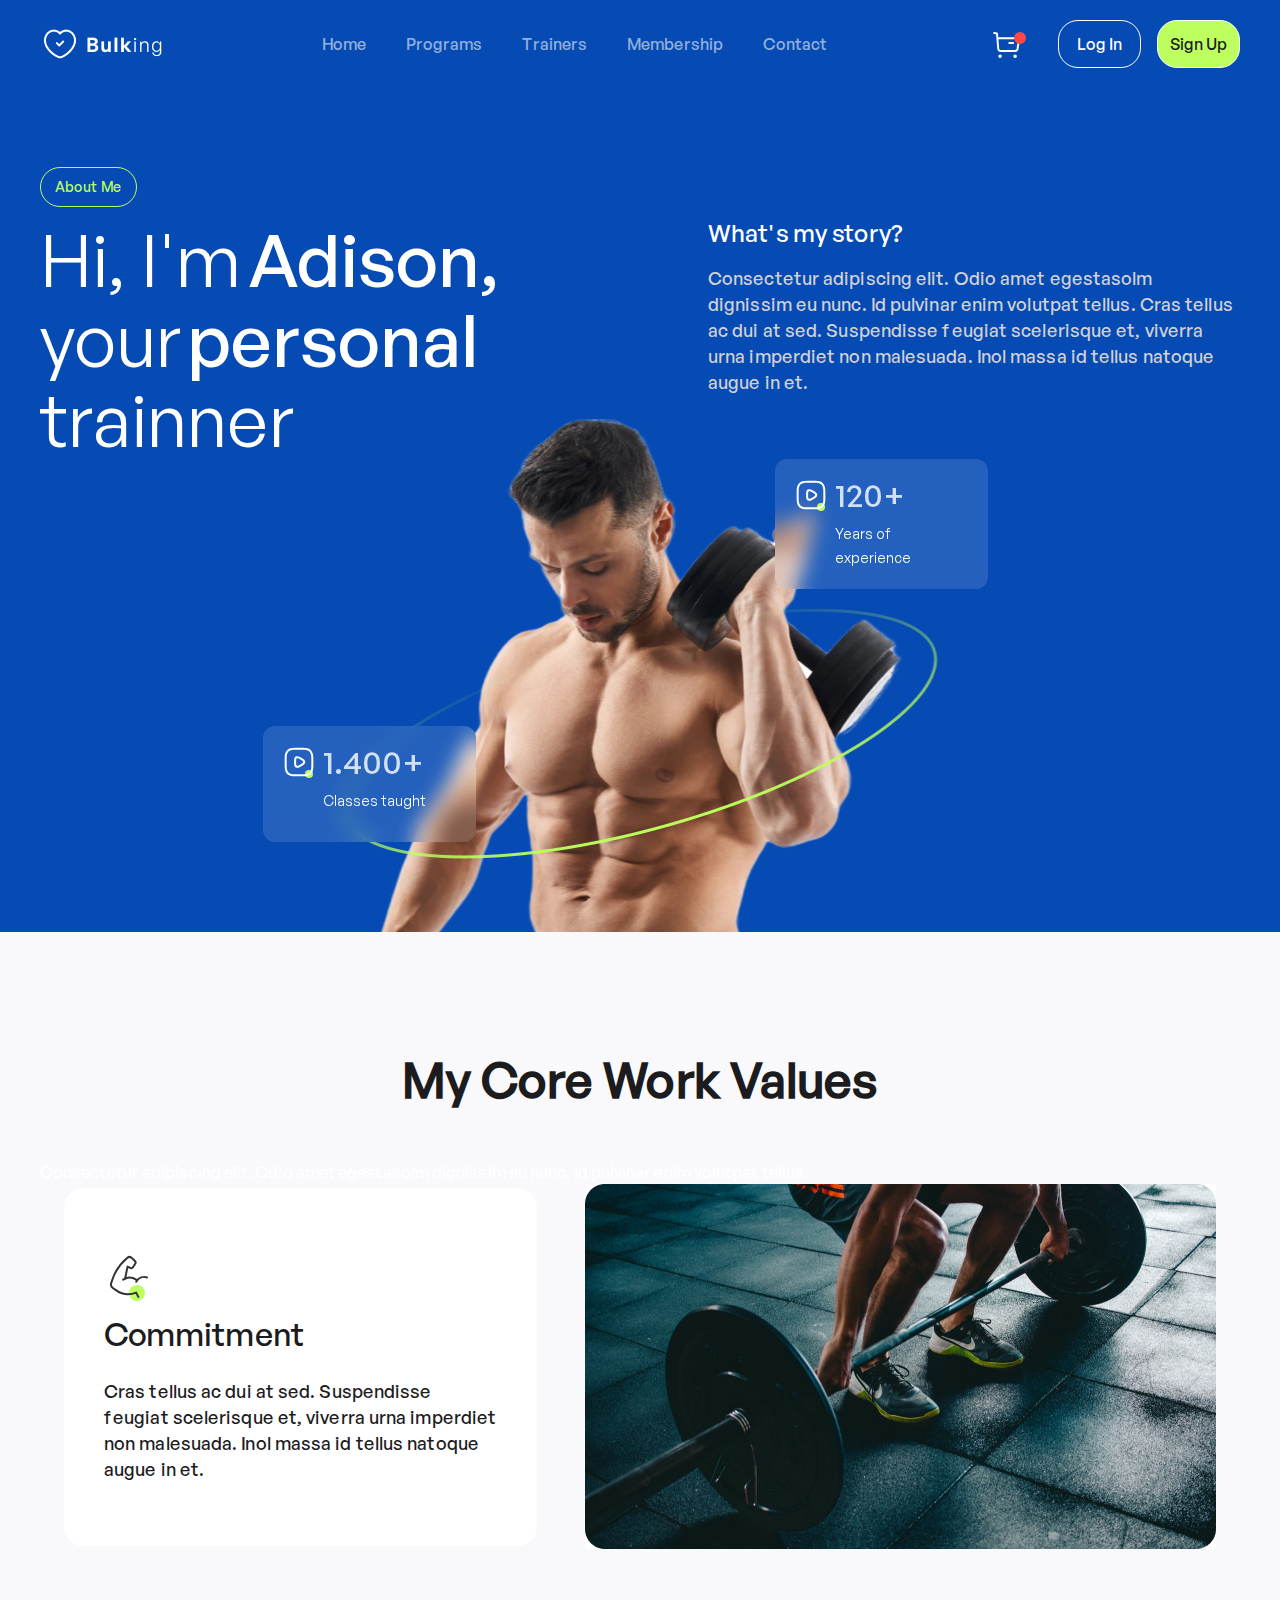
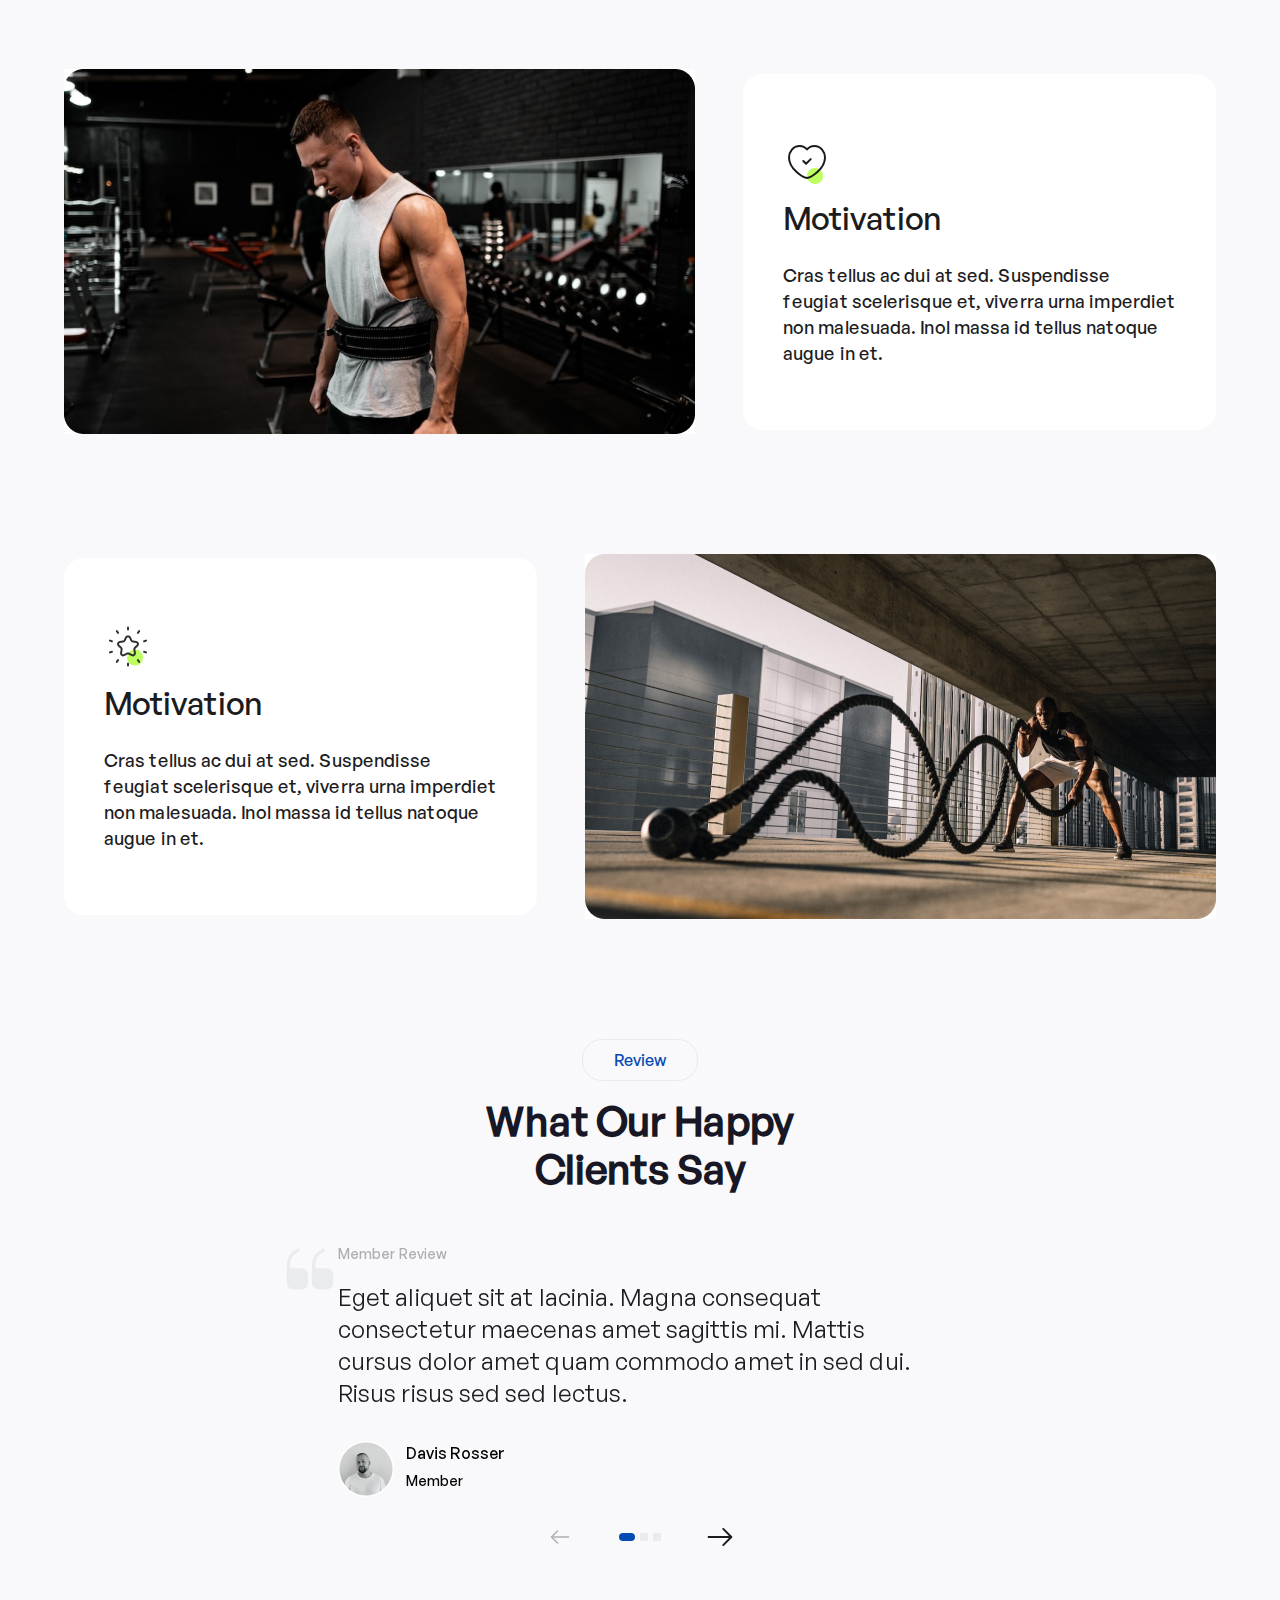
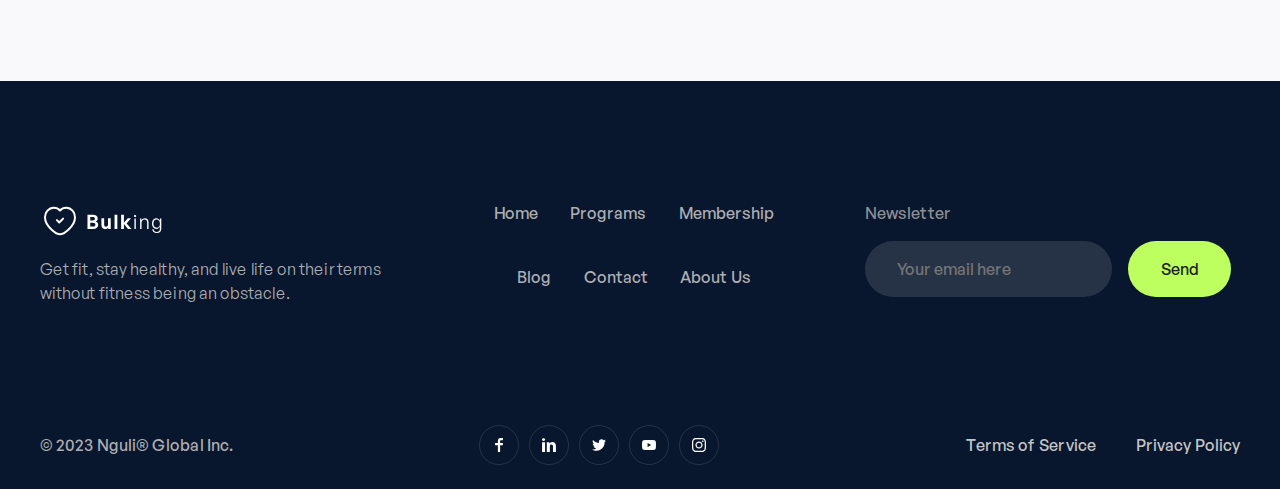
==== commit b7fd8cbe: "commit" ====
--- a/about-us.html
+++ b/about-us.html
@@ -5,7 +5,7 @@
     <meta charset="UTF-8">
     <meta http-equiv="X-UA-Compatible" content="IE=edge">
     <meta name="viewport" content="width=device-width, initial-scale=1.0">
-    <title>fitness</title>
+    <title>about-us</title>
     <link rel="stylesheet" href="css/main.min.css">
 </head>
 
@@ -85,24 +85,21 @@
     <!-- end hero -->
     <main>
 
-        <section class="offer">
+        <section class="offer about-me">
             <div class="container">
-                <h2 class="offer-title">We offer something for everybody</h2>
+                <h2 class="offer-title">My Core Work Values</h2>
+                <p class="offer-subtitle">Consectetur adipiscing elit. Odio amet egestasolm dignissim eu nunc. Id
+                    pulvinar enim volutpat tellus. </p>
                 <div class="offer-wrapper">
                     <div class="offer-content">
                         <figure class="offer-icon">
                             <img src="img/arm.svg" alt="arm">
                         </figure>
-                        <span class="title">Crush any strength program with our suite of strength equipment</span>
-                        <ul class="offer-list">
-                            <li class="offer-item">Fully fitted powerlifting and strongman section</li>
-                            <li class="offer-item">Olympic lifting platforms, weights, and bars</li>
-                            <li class="offer-item">Dumbells ranging 5lbs-250lbs</li>
-                        </ul>
-                        <button class="btn offer-btn">Join Now</button>
+                        <span class="title">Commitment</span>
+                        <p class="offer-content-text">Cras tellus ac dui at sed. Suspendisse feugiat scelerisque et, viverra urna imperdiet non malesuada. Inol massa id tellus natoque augue in et.</p>
                     </div>
                     <figure class="offer-img">
-                        <img src="img/offer-img.jpg" alt="traner">
+                        <img src="img/img-1.jpg" alt="traner">
                     </figure>
                 </div>
                 <div class="offer-wrapper reverse">
@@ -110,63 +107,29 @@
                         <figure class="offer-icon">
                             <img src="img/heart-checkmark.svg" alt="arm">
                         </figure>
-                        <span class="title">Be guided every step of the way with one of our world class coaches</span>
-                        <ul class="offer-list">
-                            <li class="offer-item">Weightloss</li>
-                            <li class="offer-item">Competitive CrossFit</li>
-                            <li class="offer-item">Powerlifting</li>
-                        </ul>
-                        <button class="btn offer-btn">Join Now</button>
+                        <span class="title">Motivation</span>
+                        <p class="offer-content-text">Cras tellus ac dui at sed. Suspendisse feugiat scelerisque et, viverra urna imperdiet non malesuada. Inol massa id tellus natoque augue in et.</p>
                     </div>
                     <figure class="offer-img">
-                        <img src="img/offer-img-2.jpg" alt="traner">
+                        <img src="img/img-2.jpg" alt="traner">
                     </figure>
                 </div>
+                <div class="offer-wrapper">
+                    <div class="offer-content">
+                        <figure class="offer-icon">
+                            <img src="img/star-shining.svg" alt="arm">
+                        </figure>
+                        <span class="title">Motivation</span>
+                        <p class="offer-content-text">Cras tellus ac dui at sed. Suspendisse feugiat scelerisque et, viverra urna imperdiet non malesuada. Inol massa id tellus natoque augue in et.</p>
+                    </div>
+                    <figure class="offer-img">
+                        <img src="img/img-3.jpg" alt="traner">
+                    </figure>
+                </div>
             </div>
         </section>
 
         <!-- end offer -->
-
-        <section class="membership">
-            <div class="container">
-                <span class="inner-subtitle">Membership</span>
-                <h2 class="inner-title membership-title">Crushing your health and fitness goals starts here...</h2>
-                <div class="membership-wrapper">
-                    <div class="membership-plan">
-                        <span class="price">$0<small>/Month</small></span>
-                        <span class="plan">Free Plan</span>
-                        <ul class="membership-list">
-                            <li class="membership-item">1 classes per month</li>
-                            <li class="membership-item">Access to online classes</li>
-                            <li class="membership-item">10 health & fitness guides</li>
-                        </ul>
-                        <button class="btn membership-btn">Puchase Plan</button>
-                    </div>
-                    <div class="membership-plan active">
-                        <span class="price">$149.00<small>/Month</small></span>
-                        <span class="plan">Basic Plan</span>
-                        <ul class="membership-list">
-                            <li class="membership-item">8 classes per month</li>
-                            <li class="membership-item">All in basic package</li>
-                            <li class="membership-item">1-on-1 personal trainning</li>
-                        </ul>
-                        <button class="btn membership-btn">Puchase Plan</button>
-                    </div>
-                    <div class="membership-plan">
-                        <span class="price">$289.00<small>/Month</small></span>
-                        <span class="plan">Professional Plan</span>
-                        <ul class="membership-list">
-                            <li class="membership-item">20 classes per month</li>
-                            <li class="membership-item">All in Intermediate package</li>
-                            <li class="membership-item">Access to my online tutorials</li>
-                        </ul>
-                        <button class="btn membership-btn">Puchase Plan</button>
-                    </div>
-                </div>
-            </div>
-        </section>
-
-        <!-- end membership -->
 
         <!-- review -->
 
@@ -226,19 +189,6 @@
 
         <!-- end review -->
 
-        <div class="started">
-            <div class="container">
-                <div class="started-wrapper">
-                    <div class="started-content">
-                        <h2 class="started-title">Discover Your Potential</h2>
-                        <p class="started-text">Workout was started by James and Mount in 2012. It’s our mission to help
-                            people in Denver get fit, stay healthy, and live life on their terms without fitness being
-                            an obstacle.</p>
-                    </div>
-                    <a href="" class="started-link">Get Started</a>
-                </div>
-            </div>
-        </div>
 
     </main>
 
--- a/css/main.min.css
+++ b/css/main.min.css
@@ -1 +1 @@
-.slick-slider{position:relative;display:block;box-sizing:border-box;-webkit-user-select:none;-moz-user-select:none;user-select:none;-webkit-touch-callout:none;-khtml-user-select:none;touch-action:pan-y;-webkit-tap-highlight-color:rgba(0,0,0,0)}.slick-list{position:relative;display:block;overflow:hidden;margin:0;padding:0}.slick-list:focus{outline:none}.slick-list.dragging{cursor:pointer;cursor:hand}.slick-slider .slick-track,.slick-slider .slick-list{transform:translate3d(0, 0, 0)}.slick-track{position:relative;top:0;left:0;display:block;margin-left:auto;margin-right:auto}.slick-track:before,.slick-track:after{display:table;content:""}.slick-track:after{clear:both}.slick-loading .slick-track{visibility:hidden}.slick-slide{display:none;float:left;height:100%;min-height:1px}[dir=rtl] .slick-slide{float:right}.slick-slide img{display:block}.slick-slide.slick-loading img{display:none}.slick-slide.dragging img{pointer-events:none}.slick-initialized .slick-slide{display:block}.slick-loading .slick-slide{visibility:hidden}.slick-vertical .slick-slide{display:block;height:auto;border:1px solid rgba(0,0,0,0)}.slick-arrow.slick-hidden{display:none}@font-face{font-family:"GeneralSans-Regular";src:url("../fonts/GeneralSans-Regular.woff2") format("woff2"),url("../fonts/GeneralSans-Regular.woff") format("woff");font-weight:400;font-display:swap;font-style:normal}@font-face{font-family:"GeneralSans-Medium";src:url("../fonts/GeneralSans-Medium.woff2") format("woff2"),url("../fonts/GeneralSans-Medium.woff") format("woff");font-weight:500;font-display:swap;font-style:normal}@font-face{font-family:"GeneralSans-Semibold";src:url("../fonts/GeneralSans-Semibold.woff2") format("woff2"),url("../fonts/GeneralSans-Semibold.woff") format("woff");font-weight:600;font-display:swap;font-style:normal}@font-face{font-family:"Poppins-SemiBold";src:url("../fonts/Poppins-SemiBold.woff2") format("woff2"),url("../fonts/Poppins-SemiBold.woff") format("woff");font-weight:600;font-style:normal;font-display:swap}@font-face{font-family:"Inter-Bold";src:url("../fonts/Inter-Bold.woff2") format("woff2"),url("../fonts/Inter-Bold.woff") format("woff");font-weight:700;font-style:normal;font-display:swap}.select2-container{box-sizing:border-box;display:inline-block;margin:0;position:relative;vertical-align:middle}.select2-container .select2-selection--single{box-sizing:border-box;cursor:pointer;display:block;height:28px;-moz-user-select:none;user-select:none;-webkit-user-select:none}.select2-container .select2-selection--single .select2-selection__rendered{display:block;padding-left:8px;padding-right:20px;overflow:hidden;text-overflow:ellipsis;white-space:nowrap}.select2-container .select2-selection--single .select2-selection__clear{background-color:rgba(0,0,0,0);border:none;font-size:1em}.select2-container[dir=rtl] .select2-selection--single .select2-selection__rendered{padding-right:8px;padding-left:20px}.select2-container .select2-selection--multiple{box-sizing:border-box;cursor:pointer;display:block;min-height:32px;-moz-user-select:none;user-select:none;-webkit-user-select:none}.select2-container .select2-selection--multiple .select2-selection__rendered{display:inline;list-style:none;padding:0}.select2-container .select2-selection--multiple .select2-selection__clear{background-color:rgba(0,0,0,0);border:none;font-size:1em}.select2-container .select2-search--inline .select2-search__field{box-sizing:border-box;border:none;font-size:100%;margin-top:5px;margin-left:5px;padding:0;max-width:100%;resize:none;height:18px;vertical-align:bottom;font-family:sans-serif;overflow:hidden;word-break:keep-all}.select2-container .select2-search--inline .select2-search__field::-webkit-search-cancel-button{-webkit-appearance:none}.select2-dropdown{background-color:#fff;border:1px solid #aaa;border-radius:4px;box-sizing:border-box;display:block;position:absolute;left:-100000px;width:100%;z-index:1051}.select2-results{display:block}.select2-results__options{list-style:none;margin:0;padding:0}.select2-results__option{padding:6px;-moz-user-select:none;user-select:none;-webkit-user-select:none}.select2-results__option--selectable{cursor:pointer}.select2-container--open .select2-dropdown{left:0}.select2-container--open .select2-dropdown--above{border-bottom:none;border-bottom-left-radius:0;border-bottom-right-radius:0}.select2-container--open .select2-dropdown--below{border-top:none;border-top-left-radius:0;border-top-right-radius:0}.select2-search--dropdown{display:block;padding:4px}.select2-search--dropdown .select2-search__field{padding:4px;width:100%;box-sizing:border-box}.select2-search--dropdown .select2-search__field::-webkit-search-cancel-button{-webkit-appearance:none}.select2-search--dropdown.select2-search--hide{display:none}.select2-close-mask{border:0;margin:0;padding:0;display:block;position:fixed;left:0;top:0;min-height:100%;min-width:100%;height:auto;width:auto;opacity:0;z-index:99;background-color:#fff;filter:alpha(opacity=0)}.select2-hidden-accessible{border:0 !important;clip:rect(0 0 0 0) !important;-webkit-clip-path:inset(50%) !important;clip-path:inset(50%) !important;height:1px !important;overflow:hidden !important;padding:0 !important;position:absolute !important;width:1px !important;white-space:nowrap !important}.select2-container--default .select2-selection--single{background-color:#fff;border:1px solid #aaa;border-radius:4px}.select2-container--default .select2-selection--single .select2-selection__rendered{color:#444;line-height:28px}.select2-container--default .select2-selection--single .select2-selection__clear{cursor:pointer;float:right;font-weight:bold;height:26px;margin-right:20px;padding-right:0px}.select2-container--default .select2-selection--single .select2-selection__placeholder{color:#999}.select2-container--default .select2-selection--single .select2-selection__arrow{height:26px;position:absolute;top:1px;right:1px;width:20px}.select2-container--default .select2-selection--single .select2-selection__arrow b{border-color:#888 rgba(0,0,0,0) rgba(0,0,0,0) rgba(0,0,0,0);border-style:solid;border-width:5px 4px 0 4px;height:0;left:50%;margin-left:-4px;margin-top:-2px;position:absolute;top:50%;width:0}.select2-container--default[dir=rtl] .select2-selection--single .select2-selection__clear{float:left}.select2-container--default[dir=rtl] .select2-selection--single .select2-selection__arrow{left:1px;right:auto}.select2-container--default.select2-container--disabled .select2-selection--single{background-color:#eee;cursor:default}.select2-container--default.select2-container--disabled .select2-selection--single .select2-selection__clear{display:none}.select2-container--default.select2-container--open .select2-selection--single .select2-selection__arrow b{border-color:rgba(0,0,0,0) rgba(0,0,0,0) #888 rgba(0,0,0,0);border-width:0 4px 5px 4px}.select2-container--default .select2-selection--multiple{background-color:#fff;border:1px solid #aaa;border-radius:4px;cursor:text;padding-bottom:5px;padding-right:5px;position:relative}.select2-container--default .select2-selection--multiple.select2-selection--clearable{padding-right:25px}.select2-container--default .select2-selection--multiple .select2-selection__clear{cursor:pointer;font-weight:bold;height:20px;margin-right:10px;margin-top:5px;position:absolute;right:0;padding:1px}.select2-container--default .select2-selection--multiple .select2-selection__choice{background-color:#e4e4e4;border:1px solid #aaa;border-radius:4px;box-sizing:border-box;display:inline-block;margin-left:5px;margin-top:5px;padding:0;padding-left:20px;position:relative;max-width:100%;overflow:hidden;text-overflow:ellipsis;vertical-align:bottom;white-space:nowrap}.select2-container--default .select2-selection--multiple .select2-selection__choice__display{cursor:default;padding-left:2px;padding-right:5px}.select2-container--default .select2-selection--multiple .select2-selection__choice__remove{background-color:rgba(0,0,0,0);border:none;border-right:1px solid #aaa;border-top-left-radius:4px;border-bottom-left-radius:4px;color:#999;cursor:pointer;font-size:1em;font-weight:bold;padding:0 4px;position:absolute;left:0;top:0}.select2-container--default .select2-selection--multiple .select2-selection__choice__remove:hover,.select2-container--default .select2-selection--multiple .select2-selection__choice__remove:focus{background-color:#f1f1f1;color:#333;outline:none}.select2-container--default[dir=rtl] .select2-selection--multiple .select2-selection__choice{margin-left:5px;margin-right:auto}.select2-container--default[dir=rtl] .select2-selection--multiple .select2-selection__choice__display{padding-left:5px;padding-right:2px}.select2-container--default[dir=rtl] .select2-selection--multiple .select2-selection__choice__remove{border-left:1px solid #aaa;border-right:none;border-top-left-radius:0;border-bottom-left-radius:0;border-top-right-radius:4px;border-bottom-right-radius:4px}.select2-container--default[dir=rtl] .select2-selection--multiple .select2-selection__clear{float:left;margin-left:10px;margin-right:auto}.select2-container--default.select2-container--focus .select2-selection--multiple{border:solid #000 1px;outline:0}.select2-container--default.select2-container--disabled .select2-selection--multiple{background-color:#eee;cursor:default}.select2-container--default.select2-container--disabled .select2-selection__choice__remove{display:none}.select2-container--default.select2-container--open.select2-container--above .select2-selection--single,.select2-container--default.select2-container--open.select2-container--above .select2-selection--multiple{border-top-left-radius:0;border-top-right-radius:0}.select2-container--default.select2-container--open.select2-container--below .select2-selection--single,.select2-container--default.select2-container--open.select2-container--below .select2-selection--multiple{border-bottom-left-radius:0;border-bottom-right-radius:0}.select2-container--default .select2-search--dropdown .select2-search__field{border:1px solid #aaa}.select2-container--default .select2-search--inline .select2-search__field{background:rgba(0,0,0,0);border:none;outline:0;box-shadow:none;-webkit-appearance:textfield}.select2-container--default .select2-results>.select2-results__options{max-height:200px;overflow-y:auto}.select2-container--default .select2-results__option .select2-results__option{padding-left:1em}.select2-container--default .select2-results__option .select2-results__option .select2-results__group{padding-left:0}.select2-container--default .select2-results__option .select2-results__option .select2-results__option{margin-left:-1em;padding-left:2em}.select2-container--default .select2-results__option .select2-results__option .select2-results__option .select2-results__option{margin-left:-2em;padding-left:3em}.select2-container--default .select2-results__option .select2-results__option .select2-results__option .select2-results__option .select2-results__option{margin-left:-3em;padding-left:4em}.select2-container--default .select2-results__option .select2-results__option .select2-results__option .select2-results__option .select2-results__option .select2-results__option{margin-left:-4em;padding-left:5em}.select2-container--default .select2-results__option .select2-results__option .select2-results__option .select2-results__option .select2-results__option .select2-results__option .select2-results__option{margin-left:-5em;padding-left:6em}.select2-container--default .select2-results__option--group{padding:0}.select2-container--default .select2-results__option--disabled{color:#999}.select2-container--default .select2-results__option--selected{background-color:#ddd}.select2-container--default .select2-results__option--highlighted.select2-results__option--selectable{background-color:#5897fb;color:#fff}.select2-container--default .select2-results__group{cursor:default;display:block;padding:6px}.select2-container--classic .select2-selection--single{background-color:#f7f7f7;border:1px solid #aaa;border-radius:4px;outline:0;background-image:linear-gradient(to bottom, #fff 50%, #eee 100%);background-repeat:repeat-x;filter:progid:DXImageTransform.Microsoft.gradient(startColorstr="#FFFFFFFF", endColorstr="#FFEEEEEE", GradientType=0)}.select2-container--classic .select2-selection--single:focus{border:1px solid #5897fb}.select2-container--classic .select2-selection--single .select2-selection__rendered{color:#444;line-height:28px}.select2-container--classic .select2-selection--single .select2-selection__clear{cursor:pointer;float:right;font-weight:bold;height:26px;margin-right:20px}.select2-container--classic .select2-selection--single .select2-selection__placeholder{color:#999}.select2-container--classic .select2-selection--single .select2-selection__arrow{background-color:#ddd;border:none;border-left:1px solid #aaa;border-top-right-radius:4px;border-bottom-right-radius:4px;height:26px;position:absolute;top:1px;right:1px;width:20px;background-image:linear-gradient(to bottom, #eee 50%, #ccc 100%);background-repeat:repeat-x;filter:progid:DXImageTransform.Microsoft.gradient(startColorstr="#FFEEEEEE", endColorstr="#FFCCCCCC", GradientType=0)}.select2-container--classic .select2-selection--single .select2-selection__arrow b{border-color:#888 rgba(0,0,0,0) rgba(0,0,0,0) rgba(0,0,0,0);border-style:solid;border-width:5px 4px 0 4px;height:0;left:50%;margin-left:-4px;margin-top:-2px;position:absolute;top:50%;width:0}.select2-container--classic[dir=rtl] .select2-selection--single .select2-selection__clear{float:left}.select2-container--classic[dir=rtl] .select2-selection--single .select2-selection__arrow{border:none;border-right:1px solid #aaa;border-radius:0;border-top-left-radius:4px;border-bottom-left-radius:4px;left:1px;right:auto}.select2-container--classic.select2-container--open .select2-selection--single{border:1px solid #5897fb}.select2-container--classic.select2-container--open .select2-selection--single .select2-selection__arrow{background:rgba(0,0,0,0);border:none}.select2-container--classic.select2-container--open .select2-selection--single .select2-selection__arrow b{border-color:rgba(0,0,0,0) rgba(0,0,0,0) #888 rgba(0,0,0,0);border-width:0 4px 5px 4px}.select2-container--classic.select2-container--open.select2-container--above .select2-selection--single{border-top:none;border-top-left-radius:0;border-top-right-radius:0;background-image:linear-gradient(to bottom, #fff 0%, #eee 50%);background-repeat:repeat-x;filter:progid:DXImageTransform.Microsoft.gradient(startColorstr="#FFFFFFFF", endColorstr="#FFEEEEEE", GradientType=0)}.select2-container--classic.select2-container--open.select2-container--below .select2-selection--single{border-bottom:none;border-bottom-left-radius:0;border-bottom-right-radius:0;background-image:linear-gradient(to bottom, #eee 50%, #fff 100%);background-repeat:repeat-x;filter:progid:DXImageTransform.Microsoft.gradient(startColorstr="#FFEEEEEE", endColorstr="#FFFFFFFF", GradientType=0)}.select2-container--classic .select2-selection--multiple{background-color:#fff;border:1px solid #aaa;border-radius:4px;cursor:text;outline:0;padding-bottom:5px;padding-right:5px}.select2-container--classic .select2-selection--multiple:focus{border:1px solid #5897fb}.select2-container--classic .select2-selection--multiple .select2-selection__clear{display:none}.select2-container--classic .select2-selection--multiple .select2-selection__choice{background-color:#e4e4e4;border:1px solid #aaa;border-radius:4px;display:inline-block;margin-left:5px;margin-top:5px;padding:0}.select2-container--classic .select2-selection--multiple .select2-selection__choice__display{cursor:default;padding-left:2px;padding-right:5px}.select2-container--classic .select2-selection--multiple .select2-selection__choice__remove{background-color:rgba(0,0,0,0);border:none;border-top-left-radius:4px;border-bottom-left-radius:4px;color:#888;cursor:pointer;font-size:1em;font-weight:bold;padding:0 4px}.select2-container--classic .select2-selection--multiple .select2-selection__choice__remove:hover{color:#555;outline:none}.select2-container--classic[dir=rtl] .select2-selection--multiple .select2-selection__choice{margin-left:5px;margin-right:auto}.select2-container--classic[dir=rtl] .select2-selection--multiple .select2-selection__choice__display{padding-left:5px;padding-right:2px}.select2-container--classic[dir=rtl] .select2-selection--multiple .select2-selection__choice__remove{border-top-left-radius:0;border-bottom-left-radius:0;border-top-right-radius:4px;border-bottom-right-radius:4px}.select2-container--classic.select2-container--open .select2-selection--multiple{border:1px solid #5897fb}.select2-container--classic.select2-container--open.select2-container--above .select2-selection--multiple{border-top:none;border-top-left-radius:0;border-top-right-radius:0}.select2-container--classic.select2-container--open.select2-container--below .select2-selection--multiple{border-bottom:none;border-bottom-left-radius:0;border-bottom-right-radius:0}.select2-container--classic .select2-search--dropdown .select2-search__field{border:1px solid #aaa;outline:0}.select2-container--classic .select2-search--inline .select2-search__field{outline:0;box-shadow:none}.select2-container--classic .select2-dropdown{background-color:#fff;border:1px solid rgba(0,0,0,0)}.select2-container--classic .select2-dropdown--above{border-bottom:none}.select2-container--classic .select2-dropdown--below{border-top:none}.select2-container--classic .select2-results>.select2-results__options{max-height:200px;overflow-y:auto}.select2-container--classic .select2-results__option--group{padding:0}.select2-container--classic .select2-results__option--disabled{color:gray}.select2-container--classic .select2-results__option--highlighted.select2-results__option--selectable{background-color:#3875d7;color:#fff}.select2-container--classic .select2-results__group{cursor:default;display:block;padding:6px}.select2-container--classic.select2-container--open .select2-dropdown{border-color:#5897fb}*{margin:0;padding:0;box-sizing:border-box}a{color:inherit;text-decoration:none}ul{list-style:none}button{border:0;background:rgba(0,0,0,0);cursor:pointer;font:inherit}img{max-width:100%;display:block}input{background:rgba(0,0,0,0);border:0;outline:0;font:inherit}select{color:inherit;font:inherit}body{font-family:"GeneralSans-Medium";font-size:16px;line-height:24px;font-weight:500;color:#fff;letter-spacing:.005em;background:#f9f9fb;min-height:100vh;display:flex;flex-direction:column;min-width:320px}main{flex:1}.container{max-width:1200px;width:100%;margin:0 auto}@media(max-width: 1250px){.container{padding:0 10px}}.inner-title{font-size:40px;line-height:48px;color:#171725;text-align:center}.inner-subtitle{display:block;width:116px;padding:8px 0;margin:0 auto 16px;border:1px solid #e9ebed;border-radius:20px;color:#064bb4;text-align:center}.burger{display:none}@media(max-width: 980px){.burger{position:relative;z-index:5;display:block;width:60px;height:40px;background:url(../img/burger.svg) no-repeat center;transition:.3s linear}.burger.active{background:url(../img/close.svg) no-repeat center}.burger-black{background:url(../img/burger-black.svg) no-repeat center}}.header{padding:20px 0}.header-navbar{display:flex;justify-content:space-between;align-items:center}@media(max-width: 980px){.header-navbar{gap:30px}}@media(max-width: 980px){.header .nav{background:#064bb4;position:absolute;z-index:3;top:0;right:0;left:100%;bottom:0;height:100vh;display:flex;justify-content:center;align-items:center;overflow-x:hidden;transition:.4s linear}.header .nav.active{left:0}}.header .menu{display:flex;gap:40px}@media(max-width: 980px){.header .menu{flex-direction:column;align-items:center}}.header .link{color:#8e8e93;letter-spacing:.08px}.header .link.active{color:#1c1c1e}.header-block{display:flex;align-items:center;gap:32px}@media(max-width: 980px){.header-block{flex:1;justify-content:flex-end}}@media(max-width: 590px){.header-block{position:absolute;top:75px;left:0;width:100%;justify-content:center}}.header .acuont{display:flex;gap:16px}@media(max-width: 590px){.header .acuont{gap:32px}}.header .acuont .link{text-transform:capitalize;line-height:22px;padding:12px 0;color:#1c1c1e;text-align:center;width:83px;border:1px solid #000;border-radius:20px;transition:.3s linear}.header .acuont .link.active{background:#bcff5e;color:#1c1c1e;pointer-events:none;border-color:rgba(0,0,0,0)}.hero{padding-bottom:98px;background:#064bb4}.hero .header{background-color:#064bb4}.hero .header .link{color:#fff;opacity:.56}.hero .header .link:hover{opacity:1}.hero .header .acuont .link{border:1px solid #fff;color:#fff;opacity:1}.hero .header .acuont .link.active{background:#bcff5e;color:#1c1c1e}.hero-midle{display:flex;background:url(../img/main.png) no-repeat right -20px bottom -185px;padding:66px 0 120px;justify-content:space-between}@media(max-width: 980px){.hero-midle{background:none}}.hero-content{max-width:616px;width:100%}@media(max-width: 850px){.hero-content{max-width:100%}}.hero-title{font-family:"GeneralSans-Regular";font-size:72px;line-height:80px;font-weight:400}.hero-title span{font-family:"GeneralSans-Medium";font-size:72px;line-height:80px;font-weight:500}@media(max-width: 390px){.hero-title{font-size:52px;line-height:70px}}.hero-text{font-family:"GeneralSans-Regular";font-size:16px;line-height:24px;font-weight:400;color:#c7c7cc;margin:16px 0 48px;max-width:462px;width:100%}.hero-link{display:block;margin-bottom:80px;padding:16px 0;text-align:center;width:176px;background:#bcff5e;border-radius:24px;color:#1c1c1e}.hero-brand span{margin-bottom:24px;display:block;font-size:14px;line-height:22px}.hero-brand-img{display:flex;gap:32px}.hero-bottom{display:flex;gap:64px;flex-wrap:wrap}.hero-program{display:flex;background:#fff;box-shadow:64px 64px 80px rgba(8,23,45,.16);border-radius:20px}@media(max-width: 980px){.hero-program{justify-content:center;flex-wrap:wrap;gap:30px;padding:20px 0}}.hero-program .program-block{width:291px;padding:24px;cursor:pointer;transition:.3s linear;background:#fff}@media(max-width: 980px){.hero-program .program-block{box-shadow:0 12px 10px rgba(233,235,237,.5490196078)}}.hero-program .program-block.active{background-color:#bcff5e}.hero-program .program-block:first-child{border-radius:20px 0 0 20px}.hero-program .program-block:last-child{border-radius:0 20px 20px 0}.hero-program .program-title{display:block;font-size:20px;line-height:28px;color:#1c1c1e;margin:24px 0 12px}.hero-program .program-text{color:#636366;font-family:"GeneralSans-Regular";font-size:16px;line-height:24px;font-weight:400;margin-bottom:24px}.hero-program .program-link{display:block;font-size:14px;line-height:22px;color:#1c1c1e;width:98px;background:url(../img/arow-icon.svg) no-repeat right center}.hero-brend-img{display:flex;gap:32px;flex-wrap:wrap}@media(max-width: 450px){.hero-brend-img{justify-content:center}}.hero .program-descript .title{font-size:40px;line-height:48px}.hero .program-descript .text{font-family:"GeneralSans-Regular";font-size:16px;line-height:24px;font-weight:400;color:#d1d1d6;margin-top:16px}.hero .rate{width:348px;position:relative}@media(max-width: 980px){.hero .rate{width:200px}}@media(max-width: 850px){.hero .rate{display:none}}.hero .rate-muscle{padding:12px;width:103px;background:rgba(255,255,255,.12);-webkit-backdrop-filter:blur(10px);backdrop-filter:blur(10px);border-radius:12px;position:absolute;right:80px;top:20%}@media(max-width: 980px){.hero .rate-muscle{top:0;right:0}}.hero .rate .title{font-family:"GeneralSans-Regular";font-size:14px;line-height:22px;font-weight:400;opacity:.8;margin:8px 0 4px;display:block}.hero .rate .text{font-family:"GeneralSans-Semibold";font-size:18px;line-height:26px;font-weight:600}.hero .rate-heart{width:106px;height:116px;background:rgba(255,255,255,.12);-webkit-backdrop-filter:blur(10px);backdrop-filter:blur(10px);border-radius:12px;padding:12px;position:absolute;left:-20px;bottom:20px}@media(max-width: 980px){.hero .rate-heart{left:auto;bottom:0;right:0}}.offer{padding:120px 0}.offer-title{font-size:48px;line-height:56px;text-transform:capitalize;max-width:582px;width:100%;color:#1c1c1e;text-align:center;margin:0 auto 52px auto}.offer-wrapper{display:flex;align-items:center;justify-content:center;flex-direction:row;gap:48px;flex-wrap:wrap}.offer-wrapper:nth-of-type(even){flex-direction:row-reverse;margin-top:120px}.offer-content{max-width:521px;width:100%;color:#1c1c1e;border-radius:20px;background-color:#fff;padding:32px 40px}.offer-content .title{display:block;font-size:32px;line-height:40px;margin:16px 0 40px}@media(max-width: 590px){.offer-content{padding:15px 20px}}.offer-item{padding-left:48px;background:url(../img/checkes.svg) no-repeat left center;font-size:18px;line-height:26px}.offer-item:not(:last-child){margin-bottom:29px}.offer-btn{display:block;width:150px;padding:16px 0;font-size:18px;line-height:26px;margin-top:80px;background:#bcff5e;border-radius:24px}.offer-img{max-width:613px;width:100%}.membership{padding:120px 0}.membership-title{max-width:776px;width:100%;margin:0 auto}.membership-wrapper{display:flex;justify-content:center;gap:40px;margin-top:43px;flex-wrap:wrap}.membership-plan{padding:40px 35px;background:#fff;border:1px solid #e9ebed;border-radius:20px;width:320px;color:#1c1c1e;transition:.3s linear;cursor:pointer}.membership-plan.active{background:#064bb4;color:#fff}.membership-plan.active .membership-item{background:url(../img/checked-active.svg) no-repeat left center}.membership-plan.active .plan{color:#fff}.membership-plan .price{display:block;font-size:40px;line-height:48px;margin-bottom:12px}.membership-plan .price small{font-size:16px;line-height:24px;color:#aeaeb2}.membership-plan .plan{display:block;font-size:20px;line-height:28px;color:#064bb4}.membership-list{margin:32px 0}.membership-item{padding-left:40px;font-size:15px;line-height:28px;background:url(../img/checkes.svg) no-repeat left center}.membership-item:not(:last-child){margin-bottom:24px}.membership-btn{padding:12px 16px;text-align:center;width:100%;background:#bcff5e;border-radius:20px;font-size:14px;line-height:22px}.review{padding:120px 0 184px}.review-title{width:317px;margin:0 auto 48px}.review .slider-wrapper{max-width:604px;width:100%;margin:0 auto;position:relative}.review .slider-wrapper::after{content:"";position:absolute;left:-56px;top:0;width:56px;height:56px;background:url(../img/quote-up.svg) no-repeat center}@media(max-width: 768px){.review .slider-wrapper::after{display:none}}.review .slider-wrapper .slider-subtitle{font-size:14px;line-height:22px;color:#aeaeb2}.review .slider-wrapper .slider-text{margin:16px 0 32px;font-family:"GeneralSans-Regular";font-size:24px;line-height:32px;font-weight:400;color:#1c1c1e}.review .slider-avatar{position:relative;padding-left:68px;height:56px}.review .slider-avatar figure{position:absolute;left:0}.review .avatar-name{display:block;font-size:16px;line-height:24px;color:#000;margin-bottom:5px}.review .avatar-job{display:block;font-weight:400;font-size:14px;line-height:22px;color:#000}.review .slick-btn{position:absolute;width:32px;height:32px;display:flex;justify-content:center;align-items:center;bottom:-56px;transition:.3s linear}.review .slick-next{right:42%;background:url(../img/arrow-right.svg) no-repeat center}.review .slick-next.active{background:url(../img/arrow-big-right.svg) no-repeat center}.review .slick-prev{left:42%;background:url(../img/arrow-left.svg) no-repeat center}.review .slick-prev.active{background:url(../img/arrow-big-left.svg) no-repeat center}.review .slick-dots{display:flex;gap:5px;position:absolute;bottom:-44px;left:50%;transform:translateX(-50%)}.review .slick-dots li{font-size:0;line-height:0;width:8px;height:8px;background:#e9ebed;transition:.3s linear}.review .slick-dots li.slick-active{width:16px;border-radius:8px;background:#064bb4}.review .slick-dots button{font-size:0;line-height:0}.started{background:#064bb4;padding:80px 0}.started-wrapper{display:flex;align-items:center;justify-content:space-between;gap:50px;flex-wrap:wrap}.started-content{max-width:627px;width:100%}.started-title{font-size:48px;line-height:56px;font-weight:500;margin-bottom:16px}.started-text{font-family:"GeneralSans-Regular";font-size:16px;line-height:24px;font-weight:400}.started-link{display:block;text-align:center;width:170px;background:#bcff5e;border-radius:24px;padding:16px 0;color:#1c1c1e}.programs{padding:74px 0 120px}.programs .hero-program{justify-content:center;box-shadow:none;background:rgba(0,0,0,0)}.programs-title{max-width:426px;width:100%;margin:0 auto 48px}.faqs{padding:120px 0 120px;color:#1c1c1e}@media(max-width: 768px){.faqs{padding:0}}.faqs-wrapper{display:flex;align-items:flex-start;gap:80px;flex-wrap:wrap;justify-content:center}.faqs-title{font-size:72px;line-height:80px;padding-bottom:16px}.faqs-content{max-width:421px;width:100%}.faqs-tabs{max-width:699px;width:100%}.faqs-text{font-weight:400;line-height:24px;font-size:16px;color:#636366;padding-bottom:48px}.faqs-link{border-radius:24px;background:#bcff5e;display:block;max-width:176px;width:100%;padding:16px;text-align:center}.faqs .tabs-title{display:block;font-size:24px;line-height:32px;max-width:504px;width:100%;margin-bottom:36px}.faqs .tab-block-title{display:block;font-size:20px;line-height:28px;letter-spacing:.1px;position:relative;cursor:pointer;margin-bottom:0}.faqs .tab-block-title::after{content:"";width:24px;height:24px;position:absolute;right:0;top:50%;transform:translateY(-50%);background:url(../img/plus-circle.svg) no-repeat center;transition:.3s linear}.faqs .tab-block-title.active{pointer-events:none;margin-bottom:15px}.faqs .tab-block-title.active::after{background:url(../img/minus-cirlce.svg) no-repeat center}.faqs .tab-block{padding:12px 0}.faqs .tab-block:not(:last-child){margin-bottom:15px}.faqs .tab-content{display:none}.trainning{color:#1c1c1e;padding:48px 0 182px}@media(max-width: 450px){.trainning{padding:48px 0}}.trainning-title{font-size:72px;line-height:80px;letter-spacing:.36px}@media(max-width: 450px){.trainning-title{font-size:60px;line-height:70px}}.trainning-title span{font-weight:400}@media(max-width: 590px){.trainning-title span{display:block}}.trainning-subtitle{display:block;font-weight:400;letter-spacing:.08px;max-width:462px;width:100%;color:#636366}.trainning .burger{background:url(../img/burger-black.svg) no-repeat center}.trainning-wrapper{display:flex;gap:80px;flex-wrap:wrap;justify-content:center;align-items:flex-start}@media(max-width: 1200px){.trainning-wrapper{gap:40px}}.trainning-content{max-width:720px;width:100%}.trainning-detales{max-width:400px;width:100%}@media(max-width: 590px){.trainning-detales{max-width:100%}}.trainning-features{display:flex;gap:24px;margin-top:32px;flex-wrap:wrap}.trainning .features-block{display:flex;gap:8px}.trainning-video{margin:32px 0;max-width:720px;width:100%;position:relative}.trainning-video::after{content:"";position:absolute;z-index:1;top:0;right:0;bottom:0;left:0;background:url(../img/video.jpg) no-repeat center;transition:.2s linear}.trainning-video.hide::after{opacity:0;z-index:-1}.trainning-video video{width:99%;border-radius:16px}.trainning .video-btn{width:64px;height:64px;position:absolute;left:50%;top:50%;transform:translate(-50%, -50%);z-index:2;cursor:pointer;background:url(../img/play.png) no-repeat center;border-radius:50%;transition:.2s linear}.trainning .video-btn.hide{opacity:0;z-index:-1}.trainning h2{margin-bottom:16px}.trainning .trainning-text{margin-bottom:32px;color:#636366}.trainning-detales{display:flex;flex-direction:column;padding:24px;background:#fff;border-radius:20px}.trainning .detales-title{font-size:18px;font-weight:600;line-height:26px;letter-spacing:.09px;margin-bottom:8px}.trainning .detales-text{font-weight:400;letter-spacing:.08px;color:#636366}.trainning .detales-list{margin:32px 0;display:flex;flex-direction:column;justify-content:center;align-items:flex-start;gap:16px}.trainning .detales-item{color:#8e8e93;background-position:left center;background-repeat:no-repeat;padding-left:36px}.trainning .detales-item.clock{background-image:url(../img/clock.svg)}.trainning .detales-item.star{background-image:url(../img/star.svg)}.trainning .detales-item.award{background-image:url(../img/award.svg)}.trainning .detales-item.calendar{background-image:url(../img/calendar.svg)}.trainning .detales-item span{color:#1c1c1e}.trainning .detales-btn{max-width:351px;width:100%;text-align:center;background:#bcff5e;padding:16px;border-radius:24px;margin:0 auto}.allplans{padding:66px 0 40px}.allplans-title{max-width:530px;width:100%;margin:0 auto 55px}.allplans .plans{display:flex;gap:32px;justify-content:center;flex-wrap:wrap}.allplans .plan-block{width:288px;padding:32px 24px;border-radius:24px;background:#fff;color:#1c1c1e;transition:.3s linear;cursor:pointer}.allplans .plan-block.active{background:#064bb4}.allplans .plan-block.active .prise{color:#fff}.allplans .plan-block.active .plan-title{color:#fff}.allplans .plan-block.active .plan-text{color:#f2f2f7}.allplans .plan-prise{display:flex;align-items:flex-end;gap:5px;color:#1c1c1e;text-align:center;font-size:40px;line-height:48px;letter-spacing:.2px}.allplans .plan-prise .month{color:#aeaeb2;font-size:16px;line-height:24px;letter-spacing:.08px}.allplans .plan-title{display:block;color:#064bb4;font-size:20px;line-height:28px;letter-spacing:.1px;margin:12px 0 16px}.allplans .plan-text{color:#3a3a3c;margin-bottom:24px}.allplans .plan-link{border-radius:20px;background:#bcff5e;display:block;padding:12px 0;font-size:14px;letter-spacing:.07px;line-height:22px;text-align:center}.allplans .plan-table{margin-top:40px;position:relative;height:620px}.allplans .table{display:block;width:100%;color:#1c1c1e;position:absolute;left:0;right:0;top:0;bottom:0;opacity:0;z-index:-1}.allplans .table.active{opacity:1;z-index:1}.allplans .table tbody{width:100%;display:block}.allplans .table tr:first-child{padding:16px 12px}.allplans .table tr:first-child th{color:#064bb4;font-family:"GeneralSans-Semibold";font-size:18px;line-height:24px;font-weight:600;letter-spacing:.09px}.allplans .table tr{display:flex;justify-content:space-between;padding:16px 12px;width:100%}.allplans .table tr:nth-child(odd){background:#fff}.allplans .table td{width:25.5%}.allplans .table td:first-child{width:20%}.allplans .table td:not(:first-child){text-align:center}.allplans .table .checked{background:url(../img/checked.svg) no-repeat center}.allplans .table .checked-error{background:url(../img/error-checked.svg) no-repeat center}.program-plan{padding-top:48px}.program-plan .content-title{color:#1c1c1e;font-size:72px;line-height:80px;letter-spacing:.36px}.program-plan .content-title span{font-weight:400}.program-plan .content-subtitle{max-width:462px;width:100%;color:#636366;font-weight:400;letter-spacing:.08px;margin-top:16px}.program-plan .content-features{display:flex;gap:24px;margin-top:32px}.program-plan .content-features-block{display:flex;align-items:center;padding:12px;border-radius:16px;background:#f9f9fb;-webkit-backdrop-filter:blur(10px);backdrop-filter:blur(10px);gap:8px}.program-plan .content-features-block .features-block-number{display:block;color:#aeaeb2;font-size:14px;line-height:22px;letter-spacing:.07px}.program-plan .content-features-block .features-block-text{display:block;color:#064bb4;font-size:18px;line-height:26px;letter-spacing:.09px}.program-plan .content-article{max-width:721px;width:100%}.program-plan .content-article h2{color:#1c1c1e;font-size:24px;font-weight:500;line-height:32px;letter-spacing:.12px;margin:32px 0 16px}.program-plan .content-article p{color:#636366;font-size:18px;font-weight:400;line-height:26px;letter-spacing:.09px}.program-plan .content-article ol{margin-top:20px;margin-left:20px}.program-plan .content-article li{color:#636366;font-size:18px;font-weight:400;line-height:26px;letter-spacing:.09px}.program-plan .package-reserve{color:#1c1c1e;max-width:399px;width:100%;border-radius:20px;background:#fff;padding:24px}.program-plan .program-plan-wrapper{display:flex;align-items:center;gap:80px;flex-wrap:wrap}.program-plan .package-title{font-family:"GeneralSans-Medium";font-size:18px;line-height:26px;font-weight:600;color:#1c1c1e;letter-spacing:.09px}.program-plan .package-text{font-family:"GeneralSans-Regular";font-size:16px;line-height:24px;font-weight:400;color:#636366;letter-spacing:.08px;margin-bottom:32px}.program-plan .features-list-subtitle{display:block;font-family:"GeneralSans-Semibold";font-size:16px;line-height:24px;font-weight:500;font-size:16px;font-weight:500;line-height:24px;letter-spacing:.08px;margin-bottom:16px}.program-plan .features-list-items{display:flex;gap:20px;flex-direction:column}.program-plan .features-item{background:url(../img/checkes.svg) no-repeat left center;padding-left:40px;color:#1c1c1e;font-size:16px;line-height:30px;letter-spacing:.08px}.program-plan .select-title{display:block;color:#1c1c1e;font-size:14px;line-height:22px;letter-spacing:.07px;margin:32px 0 8px}.program-plan .select option{width:350px}.program-plan .select{width:350px}.program-plan .select2-container .select2-selection--single{height:52px}.program-plan .select2-container .select2-selection--single .select2-selection__rendered{padding:14px 36px 14px 16px}.program-plan .select2-container--default .select2-selection--single .select2-selection__rendered{color:#aeaeb2;font-family:"GeneralSans-Medium";font-size:16px;line-height:24px;font-weight:500;letter-spacing:.08px}.program-plan .select2-container--default .select2-selection--single .select2-selection__arrow b{border-color:#292d32 rgba(0,0,0,0) rgba(0,0,0,0) rgba(0,0,0,0);border-style:solid;border-width:10px 10px 0 10px;height:0;left:auto;margin-left:-16px;margin-top:8px;position:absolute;top:50%;width:0}.program-plan .select2-container--default .select2-selection--single{background-color:#fff;border:1px solid #aaa;border-radius:16px}.program-plan .price-permonth{margin:32px 0}.program-plan .permonth-number{color:#000;font-size:40px;line-height:48px;letter-spacing:.2px}.program-plan .per-month-text{color:#8e8e93;font-family:"GeneralSans-Regular";font-size:14px;line-height:22px;font-weight:400;letter-spacing:.07px}.program-plan .package-btn{padding:16px;border-radius:24px;border:1px solid #1c1c1e;max-width:351px;width:100%;margin-top:24px;transition:.3s linear}.program-plan .package-btn:hover,.program-plan .package-btn:focus{transition:.3s linear;transform:scale(0.95)}.program-plan .plan-link{border:none;background:#bcff5e;margin:auto}.select2-results__option{color:#aeaeb2}.select2-container--default .select2-results__option--highlighted.select2-results__option--selectable{color:#fff}.payment{color:#09080d;padding:74px 0 120px}.payment-wrapper{display:flex;gap:79px;align-items:flex-start}.payment-title{font-size:32px;line-height:40px;letter-spacing:.16px;margin-bottom:48px}.payment-detales{max-width:722px;width:100%}.payment-subtitle{font-size:20px;line-height:28px;letter-spacing:.1px}.payment-method{display:flex;align-items:center;padding:24px 16px;border-radius:32px;border:1px solid #e9ebed;background:#fff;margin-top:24px}.payment-method input{width:0;height:0;position:absolute}.payment-method input:checked~label::before{background:url(../img/checked-payment.svg) no-repeat center}.payment-method label{width:100%}.payment-method label::before{content:"";display:block;width:24px;height:24px;border-radius:50%;border:1px solid #e9ebed}.payment-method .paypal{background:url(../img/paypal.svg) no-repeat left 60px center}.payment-method .pay{background:url(../img/applepay.svg) no-repeat left 60px center}.payment-text{display:block;color:#8e8e93;letter-spacing:.08px;margin:32px 0}.payment-field{display:flex;flex-direction:column;gap:8px;margin-bottom:24px}.payment-field label{color:#1c1c1e;font-size:14px;line-height:22px;letter-spacing:.07px}.payment-field input{max-width:721px;width:100%;padding:14px 16px;border-radius:24px;border:1px solid #e9ebed;background:#fff}.payment-code{display:flex;gap:25px;margin-bottom:24px}.payment-code .code-info{width:224px;display:flex;flex-direction:column;gap:8px}.payment-code .code-info input{padding:14px 16px;border-radius:24px;border:1px solid #e9ebed;background:#fff}.payment-code label{color:#1c1c1e;font-size:14px;line-height:22px;letter-spacing:.07px}.payment .save-card{margin-bottom:48px}.payment .save-card label{display:flex;align-items:center;width:115px;gap:12px}.payment .save-card label::before{content:"";display:block;width:24px;height:24px;border-radius:50%;border:1px solid #e9ebed;background:#fff}.payment .save-card input{width:0;height:0;position:absolute}.payment .save-card input:checked~label::before{background:url(../img/checked-payment.svg) no-repeat center}.payment .payment-btn{color:#1c1c1e;letter-spacing:.08px;border-radius:24px;background:#bcff5e;padding:16px 0;width:204px}.payment-reserve{display:flex;flex-direction:column;gap:32px;margin-top:56px;padding:24px;border-radius:20px;background:#fff}.payment .permonth-number{color:#000;font-size:40px;line-height:48px;letter-spacing:.2px}.payment .per-month-text{color:#8e8e93;font-family:"GeneralSans-Regular";font-size:14px;line-height:22px;font-weight:400;letter-spacing:.07px}.payment-serve-title{display:block;color:#1c1c1e;font-size:18px;font-weight:600;line-height:26px;letter-spacing:.09px;margin-bottom:8px}.payment-serve-text{color:#636366;font-size:16px;font-weight:400;line-height:24px;letter-spacing:.08px}.payment .features-list-subtitle{display:block;color:#1c1c1e;letter-spacing:.08px}.payment .features-item{background:url(../img/checkes.svg) no-repeat left center;padding-left:40px;color:#1c1c1e;line-height:34px;letter-spacing:.08px;margin-top:16px}.payment .select-title{display:block;color:#1c1c1e;font-size:14px;line-height:22px;letter-spacing:.07px;margin-bottom:8px}.payment .select option{width:350px}.payment .select{width:350px}.payment .select2-container .select2-selection--single{height:52px}.payment .select2-container .select2-selection--single .select2-selection__rendered{padding:14px 36px 14px 16px}.payment .select2-container--default .select2-selection--single .select2-selection__rendered{color:#aeaeb2;font-family:"GeneralSans-Medium";font-size:16px;line-height:24px;font-weight:500;letter-spacing:.08px}.payment .select2-container--default .select2-selection--single .select2-selection__arrow b{border-color:#292d32 rgba(0,0,0,0) rgba(0,0,0,0) rgba(0,0,0,0);border-style:solid;border-width:10px 10px 0 10px;height:0;left:auto;margin-left:-16px;margin-top:8px;position:absolute;top:50%;width:0}.payment .select2-container--default .select2-selection--single{background-color:#fff;border:1px solid #aaa;border-radius:16px}.about-me{padding-bottom:0}.about-me .hero-midle{flex-direction:column;align-items:center;padding:79px 0 0;background:rgba(0,0,0,0)}.about-me .hero-content{max-width:100%;display:flex;justify-content:space-between;gap:50px;align-items:flex-start}.about-me-hero{max-width:485px;width:100%}.about-me .hero-subtitle{color:#bcff5e;font-size:14px;line-height:22px;letter-spacing:.07px;border-radius:20px;border:1px solid #bcff5e;padding:8px 0;width:97px;display:block;margin-bottom:12px;text-align:center}.about-me .hero-title{display:flex;flex-wrap:wrap;-moz-column-gap:6px;column-gap:6px}.about-me .hero-story{padding-top:50px;max-width:532px;width:100%}.about-me .hero-story span{display:block;margin-bottom:16px;font-size:24px;line-height:32px;letter-spacing:.12px}.about-me .hero-story p{color:#d1d1d6;font-size:18px;font-weight:400;line-height:26px;letter-spacing:.09px}.about-me .rate{width:579px;background:url(../img/aboutme-img.png) no-repeat center bottom;height:513px;margin-top:-40px}.about-me .rate-muscle{padding:20px;width:213px;border-radius:12px;position:absolute;right:-40px;top:-30px;display:flex;gap:8px;align-items:flex-start}.about-me .rate-muscle .title{letter-spacing:.16px;font-family:"GeneralSans-Medium";font-size:32px;line-height:1;font-weight:500;margin:0;margin-bottom:10px}.about-me .rate-muscle .text{font-size:14px;font-weight:400;line-height:22px;letter-spacing:.07px;font-family:"GeneralSans-Regular";font-size:14px;line-height:22px;font-weight:400}.about-me .rate-heart{padding:20px;width:213px;border-radius:12px;position:absolute;display:flex;gap:8px;align-items:flex-start}.about-me .rate-heart .title{letter-spacing:.16px;font-family:"GeneralSans-Medium";font-size:32px;line-height:1;font-weight:500;margin:0;margin-bottom:10px}.about-me .rate-heart .text{font-size:14px;font-weight:400;line-height:22px;letter-spacing:.07px;font-family:"GeneralSans-Regular";font-size:14px;line-height:22px;font-weight:400}.footer{background:#08172d;color:#aeaeb2}.footer-top{display:flex;gap:83px;padding:120px 0 96px;flex-wrap:wrap}.footer-logo{display:block;max-width:123px;width:100%;margin-bottom:16px}.footer-text{max-width:363px;width:100%;font-family:"GeneralSans-Regular";font-size:16px;line-height:24px;font-weight:400}.footer-menu{display:flex;gap:40px 32px;justify-content:center;flex-wrap:wrap;width:296px}@media(max-width: 450px){.footer-top-block{flex:1}}.footer-form{max-width:366px;width:100%}@media(max-width: 450px){.footer-form{max-width:100%}}.footer .form-title{display:block;color:#8e8e93;margin-bottom:16px}.footer-form-block{display:flex;gap:16px}@media(max-width: 450px){.footer-form-block{flex-direction:column}}.footer-form-block input{width:247px;background:rgba(255,255,255,.12);border-radius:32px;padding:16px 32px;font-weight:400;font-size:16px;line-height:24px;color:#cbcbcb}@media(max-width: 450px){.footer-form-block input{width:100%}}.footer .form-btn{background:#bcff5e;border-radius:32px;width:103px;padding:16px 0;text-align:center;color:#1c1c1e}@media(max-width: 450px){.footer .form-btn{width:100%}}.footer-bottom{display:flex;justify-content:space-between;align-items:center;font-weight:400;padding:24px 0;flex-wrap:wrap;gap:30px}.footer-bottom-menu{display:flex;gap:40px}.footer-bottom-link{color:#c5c5c5}.footer-bottom .footer-copyright{color:#aeaeb2}.footer-bottom .social{display:flex;gap:10px}/*# sourceMappingURL=main.min.css.map */+.slick-slider{position:relative;display:block;box-sizing:border-box;-webkit-user-select:none;-moz-user-select:none;user-select:none;-webkit-touch-callout:none;-khtml-user-select:none;touch-action:pan-y;-webkit-tap-highlight-color:rgba(0,0,0,0)}.slick-list{position:relative;display:block;overflow:hidden;margin:0;padding:0}.slick-list:focus{outline:none}.slick-list.dragging{cursor:pointer;cursor:hand}.slick-slider .slick-track,.slick-slider .slick-list{transform:translate3d(0, 0, 0)}.slick-track{position:relative;top:0;left:0;display:block;margin-left:auto;margin-right:auto}.slick-track:before,.slick-track:after{display:table;content:""}.slick-track:after{clear:both}.slick-loading .slick-track{visibility:hidden}.slick-slide{display:none;float:left;height:100%;min-height:1px}[dir=rtl] .slick-slide{float:right}.slick-slide img{display:block}.slick-slide.slick-loading img{display:none}.slick-slide.dragging img{pointer-events:none}.slick-initialized .slick-slide{display:block}.slick-loading .slick-slide{visibility:hidden}.slick-vertical .slick-slide{display:block;height:auto;border:1px solid rgba(0,0,0,0)}.slick-arrow.slick-hidden{display:none}@font-face{font-family:"GeneralSans-Regular";src:url("../fonts/GeneralSans-Regular.woff2") format("woff2"),url("../fonts/GeneralSans-Regular.woff") format("woff");font-weight:400;font-display:swap;font-style:normal}@font-face{font-family:"GeneralSans-Medium";src:url("../fonts/GeneralSans-Medium.woff2") format("woff2"),url("../fonts/GeneralSans-Medium.woff") format("woff");font-weight:500;font-display:swap;font-style:normal}@font-face{font-family:"GeneralSans-Semibold";src:url("../fonts/GeneralSans-Semibold.woff2") format("woff2"),url("../fonts/GeneralSans-Semibold.woff") format("woff");font-weight:600;font-display:swap;font-style:normal}@font-face{font-family:"Poppins-SemiBold";src:url("../fonts/Poppins-SemiBold.woff2") format("woff2"),url("../fonts/Poppins-SemiBold.woff") format("woff");font-weight:600;font-style:normal;font-display:swap}@font-face{font-family:"Inter-Bold";src:url("../fonts/Inter-Bold.woff2") format("woff2"),url("../fonts/Inter-Bold.woff") format("woff");font-weight:700;font-style:normal;font-display:swap}.select2-container{box-sizing:border-box;display:inline-block;margin:0;position:relative;vertical-align:middle}.select2-container .select2-selection--single{box-sizing:border-box;cursor:pointer;display:block;height:28px;-moz-user-select:none;user-select:none;-webkit-user-select:none}.select2-container .select2-selection--single .select2-selection__rendered{display:block;padding-left:8px;padding-right:20px;overflow:hidden;text-overflow:ellipsis;white-space:nowrap}.select2-container .select2-selection--single .select2-selection__clear{background-color:rgba(0,0,0,0);border:none;font-size:1em}.select2-container[dir=rtl] .select2-selection--single .select2-selection__rendered{padding-right:8px;padding-left:20px}.select2-container .select2-selection--multiple{box-sizing:border-box;cursor:pointer;display:block;min-height:32px;-moz-user-select:none;user-select:none;-webkit-user-select:none}.select2-container .select2-selection--multiple .select2-selection__rendered{display:inline;list-style:none;padding:0}.select2-container .select2-selection--multiple .select2-selection__clear{background-color:rgba(0,0,0,0);border:none;font-size:1em}.select2-container .select2-search--inline .select2-search__field{box-sizing:border-box;border:none;font-size:100%;margin-top:5px;margin-left:5px;padding:0;max-width:100%;resize:none;height:18px;vertical-align:bottom;font-family:sans-serif;overflow:hidden;word-break:keep-all}.select2-container .select2-search--inline .select2-search__field::-webkit-search-cancel-button{-webkit-appearance:none}.select2-dropdown{background-color:#fff;border:1px solid #aaa;border-radius:4px;box-sizing:border-box;display:block;position:absolute;left:-100000px;width:100%;z-index:1051}.select2-results{display:block}.select2-results__options{list-style:none;margin:0;padding:0}.select2-results__option{padding:6px;-moz-user-select:none;user-select:none;-webkit-user-select:none}.select2-results__option--selectable{cursor:pointer}.select2-container--open .select2-dropdown{left:0}.select2-container--open .select2-dropdown--above{border-bottom:none;border-bottom-left-radius:0;border-bottom-right-radius:0}.select2-container--open .select2-dropdown--below{border-top:none;border-top-left-radius:0;border-top-right-radius:0}.select2-search--dropdown{display:block;padding:4px}.select2-search--dropdown .select2-search__field{padding:4px;width:100%;box-sizing:border-box}.select2-search--dropdown .select2-search__field::-webkit-search-cancel-button{-webkit-appearance:none}.select2-search--dropdown.select2-search--hide{display:none}.select2-close-mask{border:0;margin:0;padding:0;display:block;position:fixed;left:0;top:0;min-height:100%;min-width:100%;height:auto;width:auto;opacity:0;z-index:99;background-color:#fff;filter:alpha(opacity=0)}.select2-hidden-accessible{border:0 !important;clip:rect(0 0 0 0) !important;-webkit-clip-path:inset(50%) !important;clip-path:inset(50%) !important;height:1px !important;overflow:hidden !important;padding:0 !important;position:absolute !important;width:1px !important;white-space:nowrap !important}.select2-container--default .select2-selection--single{background-color:#fff;border:1px solid #aaa;border-radius:4px}.select2-container--default .select2-selection--single .select2-selection__rendered{color:#444;line-height:28px}.select2-container--default .select2-selection--single .select2-selection__clear{cursor:pointer;float:right;font-weight:bold;height:26px;margin-right:20px;padding-right:0px}.select2-container--default .select2-selection--single .select2-selection__placeholder{color:#999}.select2-container--default .select2-selection--single .select2-selection__arrow{height:26px;position:absolute;top:1px;right:1px;width:20px}.select2-container--default .select2-selection--single .select2-selection__arrow b{border-color:#888 rgba(0,0,0,0) rgba(0,0,0,0) rgba(0,0,0,0);border-style:solid;border-width:5px 4px 0 4px;height:0;left:50%;margin-left:-4px;margin-top:-2px;position:absolute;top:50%;width:0}.select2-container--default[dir=rtl] .select2-selection--single .select2-selection__clear{float:left}.select2-container--default[dir=rtl] .select2-selection--single .select2-selection__arrow{left:1px;right:auto}.select2-container--default.select2-container--disabled .select2-selection--single{background-color:#eee;cursor:default}.select2-container--default.select2-container--disabled .select2-selection--single .select2-selection__clear{display:none}.select2-container--default.select2-container--open .select2-selection--single .select2-selection__arrow b{border-color:rgba(0,0,0,0) rgba(0,0,0,0) #888 rgba(0,0,0,0);border-width:0 4px 5px 4px}.select2-container--default .select2-selection--multiple{background-color:#fff;border:1px solid #aaa;border-radius:4px;cursor:text;padding-bottom:5px;padding-right:5px;position:relative}.select2-container--default .select2-selection--multiple.select2-selection--clearable{padding-right:25px}.select2-container--default .select2-selection--multiple .select2-selection__clear{cursor:pointer;font-weight:bold;height:20px;margin-right:10px;margin-top:5px;position:absolute;right:0;padding:1px}.select2-container--default .select2-selection--multiple .select2-selection__choice{background-color:#e4e4e4;border:1px solid #aaa;border-radius:4px;box-sizing:border-box;display:inline-block;margin-left:5px;margin-top:5px;padding:0;padding-left:20px;position:relative;max-width:100%;overflow:hidden;text-overflow:ellipsis;vertical-align:bottom;white-space:nowrap}.select2-container--default .select2-selection--multiple .select2-selection__choice__display{cursor:default;padding-left:2px;padding-right:5px}.select2-container--default .select2-selection--multiple .select2-selection__choice__remove{background-color:rgba(0,0,0,0);border:none;border-right:1px solid #aaa;border-top-left-radius:4px;border-bottom-left-radius:4px;color:#999;cursor:pointer;font-size:1em;font-weight:bold;padding:0 4px;position:absolute;left:0;top:0}.select2-container--default .select2-selection--multiple .select2-selection__choice__remove:hover,.select2-container--default .select2-selection--multiple .select2-selection__choice__remove:focus{background-color:#f1f1f1;color:#333;outline:none}.select2-container--default[dir=rtl] .select2-selection--multiple .select2-selection__choice{margin-left:5px;margin-right:auto}.select2-container--default[dir=rtl] .select2-selection--multiple .select2-selection__choice__display{padding-left:5px;padding-right:2px}.select2-container--default[dir=rtl] .select2-selection--multiple .select2-selection__choice__remove{border-left:1px solid #aaa;border-right:none;border-top-left-radius:0;border-bottom-left-radius:0;border-top-right-radius:4px;border-bottom-right-radius:4px}.select2-container--default[dir=rtl] .select2-selection--multiple .select2-selection__clear{float:left;margin-left:10px;margin-right:auto}.select2-container--default.select2-container--focus .select2-selection--multiple{border:solid #000 1px;outline:0}.select2-container--default.select2-container--disabled .select2-selection--multiple{background-color:#eee;cursor:default}.select2-container--default.select2-container--disabled .select2-selection__choice__remove{display:none}.select2-container--default.select2-container--open.select2-container--above .select2-selection--single,.select2-container--default.select2-container--open.select2-container--above .select2-selection--multiple{border-top-left-radius:0;border-top-right-radius:0}.select2-container--default.select2-container--open.select2-container--below .select2-selection--single,.select2-container--default.select2-container--open.select2-container--below .select2-selection--multiple{border-bottom-left-radius:0;border-bottom-right-radius:0}.select2-container--default .select2-search--dropdown .select2-search__field{border:1px solid #aaa}.select2-container--default .select2-search--inline .select2-search__field{background:rgba(0,0,0,0);border:none;outline:0;box-shadow:none;-webkit-appearance:textfield}.select2-container--default .select2-results>.select2-results__options{max-height:200px;overflow-y:auto}.select2-container--default .select2-results__option .select2-results__option{padding-left:1em}.select2-container--default .select2-results__option .select2-results__option .select2-results__group{padding-left:0}.select2-container--default .select2-results__option .select2-results__option .select2-results__option{margin-left:-1em;padding-left:2em}.select2-container--default .select2-results__option .select2-results__option .select2-results__option .select2-results__option{margin-left:-2em;padding-left:3em}.select2-container--default .select2-results__option .select2-results__option .select2-results__option .select2-results__option .select2-results__option{margin-left:-3em;padding-left:4em}.select2-container--default .select2-results__option .select2-results__option .select2-results__option .select2-results__option .select2-results__option .select2-results__option{margin-left:-4em;padding-left:5em}.select2-container--default .select2-results__option .select2-results__option .select2-results__option .select2-results__option .select2-results__option .select2-results__option .select2-results__option{margin-left:-5em;padding-left:6em}.select2-container--default .select2-results__option--group{padding:0}.select2-container--default .select2-results__option--disabled{color:#999}.select2-container--default .select2-results__option--selected{background-color:#ddd}.select2-container--default .select2-results__option--highlighted.select2-results__option--selectable{background-color:#5897fb;color:#fff}.select2-container--default .select2-results__group{cursor:default;display:block;padding:6px}.select2-container--classic .select2-selection--single{background-color:#f7f7f7;border:1px solid #aaa;border-radius:4px;outline:0;background-image:linear-gradient(to bottom, #fff 50%, #eee 100%);background-repeat:repeat-x;filter:progid:DXImageTransform.Microsoft.gradient(startColorstr="#FFFFFFFF", endColorstr="#FFEEEEEE", GradientType=0)}.select2-container--classic .select2-selection--single:focus{border:1px solid #5897fb}.select2-container--classic .select2-selection--single .select2-selection__rendered{color:#444;line-height:28px}.select2-container--classic .select2-selection--single .select2-selection__clear{cursor:pointer;float:right;font-weight:bold;height:26px;margin-right:20px}.select2-container--classic .select2-selection--single .select2-selection__placeholder{color:#999}.select2-container--classic .select2-selection--single .select2-selection__arrow{background-color:#ddd;border:none;border-left:1px solid #aaa;border-top-right-radius:4px;border-bottom-right-radius:4px;height:26px;position:absolute;top:1px;right:1px;width:20px;background-image:linear-gradient(to bottom, #eee 50%, #ccc 100%);background-repeat:repeat-x;filter:progid:DXImageTransform.Microsoft.gradient(startColorstr="#FFEEEEEE", endColorstr="#FFCCCCCC", GradientType=0)}.select2-container--classic .select2-selection--single .select2-selection__arrow b{border-color:#888 rgba(0,0,0,0) rgba(0,0,0,0) rgba(0,0,0,0);border-style:solid;border-width:5px 4px 0 4px;height:0;left:50%;margin-left:-4px;margin-top:-2px;position:absolute;top:50%;width:0}.select2-container--classic[dir=rtl] .select2-selection--single .select2-selection__clear{float:left}.select2-container--classic[dir=rtl] .select2-selection--single .select2-selection__arrow{border:none;border-right:1px solid #aaa;border-radius:0;border-top-left-radius:4px;border-bottom-left-radius:4px;left:1px;right:auto}.select2-container--classic.select2-container--open .select2-selection--single{border:1px solid #5897fb}.select2-container--classic.select2-container--open .select2-selection--single .select2-selection__arrow{background:rgba(0,0,0,0);border:none}.select2-container--classic.select2-container--open .select2-selection--single .select2-selection__arrow b{border-color:rgba(0,0,0,0) rgba(0,0,0,0) #888 rgba(0,0,0,0);border-width:0 4px 5px 4px}.select2-container--classic.select2-container--open.select2-container--above .select2-selection--single{border-top:none;border-top-left-radius:0;border-top-right-radius:0;background-image:linear-gradient(to bottom, #fff 0%, #eee 50%);background-repeat:repeat-x;filter:progid:DXImageTransform.Microsoft.gradient(startColorstr="#FFFFFFFF", endColorstr="#FFEEEEEE", GradientType=0)}.select2-container--classic.select2-container--open.select2-container--below .select2-selection--single{border-bottom:none;border-bottom-left-radius:0;border-bottom-right-radius:0;background-image:linear-gradient(to bottom, #eee 50%, #fff 100%);background-repeat:repeat-x;filter:progid:DXImageTransform.Microsoft.gradient(startColorstr="#FFEEEEEE", endColorstr="#FFFFFFFF", GradientType=0)}.select2-container--classic .select2-selection--multiple{background-color:#fff;border:1px solid #aaa;border-radius:4px;cursor:text;outline:0;padding-bottom:5px;padding-right:5px}.select2-container--classic .select2-selection--multiple:focus{border:1px solid #5897fb}.select2-container--classic .select2-selection--multiple .select2-selection__clear{display:none}.select2-container--classic .select2-selection--multiple .select2-selection__choice{background-color:#e4e4e4;border:1px solid #aaa;border-radius:4px;display:inline-block;margin-left:5px;margin-top:5px;padding:0}.select2-container--classic .select2-selection--multiple .select2-selection__choice__display{cursor:default;padding-left:2px;padding-right:5px}.select2-container--classic .select2-selection--multiple .select2-selection__choice__remove{background-color:rgba(0,0,0,0);border:none;border-top-left-radius:4px;border-bottom-left-radius:4px;color:#888;cursor:pointer;font-size:1em;font-weight:bold;padding:0 4px}.select2-container--classic .select2-selection--multiple .select2-selection__choice__remove:hover{color:#555;outline:none}.select2-container--classic[dir=rtl] .select2-selection--multiple .select2-selection__choice{margin-left:5px;margin-right:auto}.select2-container--classic[dir=rtl] .select2-selection--multiple .select2-selection__choice__display{padding-left:5px;padding-right:2px}.select2-container--classic[dir=rtl] .select2-selection--multiple .select2-selection__choice__remove{border-top-left-radius:0;border-bottom-left-radius:0;border-top-right-radius:4px;border-bottom-right-radius:4px}.select2-container--classic.select2-container--open .select2-selection--multiple{border:1px solid #5897fb}.select2-container--classic.select2-container--open.select2-container--above .select2-selection--multiple{border-top:none;border-top-left-radius:0;border-top-right-radius:0}.select2-container--classic.select2-container--open.select2-container--below .select2-selection--multiple{border-bottom:none;border-bottom-left-radius:0;border-bottom-right-radius:0}.select2-container--classic .select2-search--dropdown .select2-search__field{border:1px solid #aaa;outline:0}.select2-container--classic .select2-search--inline .select2-search__field{outline:0;box-shadow:none}.select2-container--classic .select2-dropdown{background-color:#fff;border:1px solid rgba(0,0,0,0)}.select2-container--classic .select2-dropdown--above{border-bottom:none}.select2-container--classic .select2-dropdown--below{border-top:none}.select2-container--classic .select2-results>.select2-results__options{max-height:200px;overflow-y:auto}.select2-container--classic .select2-results__option--group{padding:0}.select2-container--classic .select2-results__option--disabled{color:gray}.select2-container--classic .select2-results__option--highlighted.select2-results__option--selectable{background-color:#3875d7;color:#fff}.select2-container--classic .select2-results__group{cursor:default;display:block;padding:6px}.select2-container--classic.select2-container--open .select2-dropdown{border-color:#5897fb}*{margin:0;padding:0;box-sizing:border-box}a{color:inherit;text-decoration:none}ul{list-style:none}button{border:0;background:rgba(0,0,0,0);cursor:pointer;font:inherit}img{max-width:100%;display:block}input{background:rgba(0,0,0,0);border:0;outline:0;font:inherit}select{color:inherit;font:inherit}body{font-family:"GeneralSans-Medium";font-size:16px;line-height:24px;font-weight:500;color:#fff;letter-spacing:.005em;background:#f9f9fb;min-height:100vh;display:flex;flex-direction:column;min-width:320px}main{flex:1}.container{max-width:1200px;width:100%;margin:0 auto}@media(max-width: 1250px){.container{padding:0 10px}}.inner-title{font-size:40px;line-height:48px;color:#171725;text-align:center}.inner-subtitle{display:block;width:116px;padding:8px 0;margin:0 auto 16px;border:1px solid #e9ebed;border-radius:20px;color:#064bb4;text-align:center}.burger{display:none}@media(max-width: 980px){.burger{position:relative;z-index:5;display:block;width:60px;height:40px;background:url(../img/burger.svg) no-repeat center;transition:.3s linear}.burger.active{background:url(../img/close.svg) no-repeat center}.burger-black{background:url(../img/burger-black.svg) no-repeat center}}.header{padding:20px 0}.header-navbar{display:flex;justify-content:space-between;align-items:center}@media(max-width: 980px){.header-navbar{gap:30px}}@media(max-width: 980px){.header .nav{background:#064bb4;position:absolute;z-index:3;top:0;right:0;left:100%;bottom:0;height:100vh;display:flex;justify-content:center;align-items:center;overflow-x:hidden;transition:.4s linear}.header .nav.active{left:0}}.header .menu{display:flex;gap:40px}@media(max-width: 980px){.header .menu{flex-direction:column;align-items:center}}.header .link{color:#8e8e93;letter-spacing:.08px}.header .link.active{color:#1c1c1e}.header-block{display:flex;align-items:center;gap:32px}@media(max-width: 980px){.header-block{flex:1;justify-content:flex-end}}@media(max-width: 590px){.header-block{position:absolute;top:75px;left:0;width:100%;justify-content:center}}.header .acuont{display:flex;gap:16px}@media(max-width: 590px){.header .acuont{gap:32px}}.header .acuont .link{text-transform:capitalize;line-height:22px;padding:12px 0;color:#1c1c1e;text-align:center;width:83px;border:1px solid #000;border-radius:20px;transition:.3s linear}.header .acuont .link.active{background:#bcff5e;color:#1c1c1e;pointer-events:none;border-color:rgba(0,0,0,0)}.hero{padding-bottom:98px;background:#064bb4}.hero .header{background-color:#064bb4}.hero .header .link{color:#fff;opacity:.56}.hero .header .link:hover{opacity:1}.hero .header .acuont .link{border:1px solid #fff;color:#fff;opacity:1}.hero .header .acuont .link.active{background:#bcff5e;color:#1c1c1e}.hero-midle{display:flex;background:url(../img/main.png) no-repeat right -20px bottom -185px;padding:66px 0 120px;justify-content:space-between}@media(max-width: 980px){.hero-midle{background:none}}.hero-content{max-width:616px;width:100%}@media(max-width: 850px){.hero-content{max-width:100%}}.hero-title{font-family:"GeneralSans-Regular";font-size:72px;line-height:80px;font-weight:400}.hero-title span{font-family:"GeneralSans-Medium";font-size:72px;line-height:80px;font-weight:500}@media(max-width: 390px){.hero-title{font-size:52px;line-height:70px}}.hero-text{font-family:"GeneralSans-Regular";font-size:16px;line-height:24px;font-weight:400;color:#c7c7cc;margin:16px 0 48px;max-width:462px;width:100%}.hero-link{display:block;margin-bottom:80px;padding:16px 0;text-align:center;width:176px;background:#bcff5e;border-radius:24px;color:#1c1c1e}.hero-brand span{margin-bottom:24px;display:block;font-size:14px;line-height:22px}.hero-brand-img{display:flex;gap:32px}.hero-bottom{display:flex;gap:64px;flex-wrap:wrap}.hero-program{display:flex;background:#fff;box-shadow:64px 64px 80px rgba(8,23,45,.16);border-radius:20px}@media(max-width: 980px){.hero-program{justify-content:center;flex-wrap:wrap;gap:30px;padding:20px 0}}.hero-program .program-block{width:291px;padding:24px;cursor:pointer;transition:.3s linear;background:#fff}@media(max-width: 980px){.hero-program .program-block{box-shadow:0 12px 10px rgba(233,235,237,.5490196078)}}.hero-program .program-block.active{background-color:#bcff5e}.hero-program .program-block:first-child{border-radius:20px 0 0 20px}.hero-program .program-block:last-child{border-radius:0 20px 20px 0}.hero-program .program-title{display:block;font-size:20px;line-height:28px;color:#1c1c1e;margin:24px 0 12px}.hero-program .program-text{color:#636366;font-family:"GeneralSans-Regular";font-size:16px;line-height:24px;font-weight:400;margin-bottom:24px}.hero-program .program-link{display:block;font-size:14px;line-height:22px;color:#1c1c1e;width:98px;background:url(../img/arow-icon.svg) no-repeat right center}.hero-brend-img{display:flex;gap:32px;flex-wrap:wrap}@media(max-width: 450px){.hero-brend-img{justify-content:center}}.hero .program-descript .title{font-size:40px;line-height:48px}.hero .program-descript .text{font-family:"GeneralSans-Regular";font-size:16px;line-height:24px;font-weight:400;color:#d1d1d6;margin-top:16px}.hero .rate{width:348px;position:relative}@media(max-width: 980px){.hero .rate{width:200px}}@media(max-width: 850px){.hero .rate{display:none}}.hero .rate-muscle{padding:12px;width:103px;background:rgba(255,255,255,.12);-webkit-backdrop-filter:blur(10px);backdrop-filter:blur(10px);border-radius:12px;position:absolute;right:80px;top:20%}@media(max-width: 980px){.hero .rate-muscle{top:0;right:0}}.hero .rate .title{font-family:"GeneralSans-Regular";font-size:14px;line-height:22px;font-weight:400;opacity:.8;margin:8px 0 4px;display:block}.hero .rate .text{font-family:"GeneralSans-Semibold";font-size:18px;line-height:26px;font-weight:600}.hero .rate-heart{width:106px;height:116px;background:rgba(255,255,255,.12);-webkit-backdrop-filter:blur(10px);backdrop-filter:blur(10px);border-radius:12px;padding:12px;position:absolute;left:-20px;bottom:20px}@media(max-width: 980px){.hero .rate-heart{left:auto;bottom:0;right:0}}.offer{padding:120px 0}.offer-title{font-size:48px;line-height:56px;text-transform:capitalize;max-width:582px;width:100%;color:#1c1c1e;text-align:center;margin:0 auto 52px auto}.offer-wrapper{display:flex;align-items:center;justify-content:center;flex-direction:row;gap:48px;flex-wrap:wrap}.offer-wrapper:nth-of-type(even){flex-direction:row-reverse;margin-top:120px}.offer-content{max-width:521px;width:100%;color:#1c1c1e;border-radius:20px;background-color:#fff;padding:32px 40px}.offer-content .title{display:block;font-size:32px;line-height:40px;margin:16px 0 40px}@media(max-width: 590px){.offer-content{padding:15px 20px}}.offer-item{padding-left:48px;background:url(../img/checkes.svg) no-repeat left center;font-size:18px;line-height:26px}.offer-item:not(:last-child){margin-bottom:29px}.offer-btn{display:block;width:150px;padding:16px 0;font-size:18px;line-height:26px;margin-top:80px;background:#bcff5e;border-radius:24px}.offer-img{max-width:613px;width:100%}.membership{padding:120px 0}.membership-title{max-width:776px;width:100%;margin:0 auto}.membership-wrapper{display:flex;justify-content:center;gap:40px;margin-top:43px;flex-wrap:wrap}.membership-plan{padding:40px 35px;background:#fff;border:1px solid #e9ebed;border-radius:20px;width:320px;color:#1c1c1e;transition:.3s linear;cursor:pointer}.membership-plan.active{background:#064bb4;color:#fff}.membership-plan.active .membership-item{background:url(../img/checked-active.svg) no-repeat left center}.membership-plan.active .plan{color:#fff}.membership-plan .price{display:block;font-size:40px;line-height:48px;margin-bottom:12px}.membership-plan .price small{font-size:16px;line-height:24px;color:#aeaeb2}.membership-plan .plan{display:block;font-size:20px;line-height:28px;color:#064bb4}.membership-list{margin:32px 0}.membership-item{padding-left:40px;font-size:15px;line-height:28px;background:url(../img/checkes.svg) no-repeat left center}.membership-item:not(:last-child){margin-bottom:24px}.membership-btn{padding:12px 16px;text-align:center;width:100%;background:#bcff5e;border-radius:20px;font-size:14px;line-height:22px}.review{padding:120px 0 184px}.review-title{width:317px;margin:0 auto 48px}.review .slider-wrapper{max-width:604px;width:100%;margin:0 auto;position:relative}.review .slider-wrapper::after{content:"";position:absolute;left:-56px;top:0;width:56px;height:56px;background:url(../img/quote-up.svg) no-repeat center}@media(max-width: 768px){.review .slider-wrapper::after{display:none}}.review .slider-wrapper .slider-subtitle{font-size:14px;line-height:22px;color:#aeaeb2}.review .slider-wrapper .slider-text{margin:16px 0 32px;font-family:"GeneralSans-Regular";font-size:24px;line-height:32px;font-weight:400;color:#1c1c1e}.review .slider-avatar{position:relative;padding-left:68px;height:56px}.review .slider-avatar figure{position:absolute;left:0}.review .avatar-name{display:block;font-size:16px;line-height:24px;color:#000;margin-bottom:5px}.review .avatar-job{display:block;font-weight:400;font-size:14px;line-height:22px;color:#000}.review .slick-btn{position:absolute;width:32px;height:32px;display:flex;justify-content:center;align-items:center;bottom:-56px;transition:.3s linear}.review .slick-next{right:42%;background:url(../img/arrow-right.svg) no-repeat center}.review .slick-next.active{background:url(../img/arrow-big-right.svg) no-repeat center}.review .slick-prev{left:42%;background:url(../img/arrow-left.svg) no-repeat center}.review .slick-prev.active{background:url(../img/arrow-big-left.svg) no-repeat center}.review .slick-dots{display:flex;gap:5px;position:absolute;bottom:-44px;left:50%;transform:translateX(-50%)}.review .slick-dots li{font-size:0;line-height:0;width:8px;height:8px;background:#e9ebed;transition:.3s linear}.review .slick-dots li.slick-active{width:16px;border-radius:8px;background:#064bb4}.review .slick-dots button{font-size:0;line-height:0}.started{background:#064bb4;padding:80px 0}.started-wrapper{display:flex;align-items:center;justify-content:space-between;gap:50px;flex-wrap:wrap}.started-content{max-width:627px;width:100%}.started-title{font-size:48px;line-height:56px;font-weight:500;margin-bottom:16px}.started-text{font-family:"GeneralSans-Regular";font-size:16px;line-height:24px;font-weight:400}.started-link{display:block;text-align:center;width:170px;background:#bcff5e;border-radius:24px;padding:16px 0;color:#1c1c1e}.programs{padding:74px 0 120px}.programs .hero-program{justify-content:center;box-shadow:none;background:rgba(0,0,0,0)}.programs-title{max-width:426px;width:100%;margin:0 auto 48px}.faqs{padding:120px 0 120px;color:#1c1c1e}@media(max-width: 768px){.faqs{padding:0}}.faqs-wrapper{display:flex;align-items:flex-start;gap:80px;flex-wrap:wrap;justify-content:center}.faqs-title{font-size:72px;line-height:80px;padding-bottom:16px}.faqs-content{max-width:421px;width:100%}.faqs-tabs{max-width:699px;width:100%}.faqs-text{font-weight:400;line-height:24px;font-size:16px;color:#636366;padding-bottom:48px}.faqs-link{border-radius:24px;background:#bcff5e;display:block;max-width:176px;width:100%;padding:16px;text-align:center}.faqs .tabs-title{display:block;font-size:24px;line-height:32px;max-width:504px;width:100%;margin-bottom:36px}.faqs .tab-block-title{display:block;font-size:20px;line-height:28px;letter-spacing:.1px;position:relative;cursor:pointer;margin-bottom:0}.faqs .tab-block-title::after{content:"";width:24px;height:24px;position:absolute;right:0;top:50%;transform:translateY(-50%);background:url(../img/plus-circle.svg) no-repeat center;transition:.3s linear}.faqs .tab-block-title.active{pointer-events:none;margin-bottom:15px}.faqs .tab-block-title.active::after{background:url(../img/minus-cirlce.svg) no-repeat center}.faqs .tab-block{padding:12px 0}.faqs .tab-block:not(:last-child){margin-bottom:15px}.faqs .tab-content{display:none}.trainning{color:#1c1c1e;padding:48px 0 182px}@media(max-width: 450px){.trainning{padding:48px 0}}.trainning-title{font-size:72px;line-height:80px;letter-spacing:.36px}@media(max-width: 450px){.trainning-title{font-size:60px;line-height:70px}}.trainning-title span{font-weight:400}@media(max-width: 590px){.trainning-title span{display:block}}.trainning-subtitle{display:block;font-weight:400;letter-spacing:.08px;max-width:462px;width:100%;color:#636366}.trainning .burger{background:url(../img/burger-black.svg) no-repeat center}.trainning-wrapper{display:flex;gap:80px;flex-wrap:wrap;justify-content:center;align-items:flex-start}@media(max-width: 1200px){.trainning-wrapper{gap:40px}}.trainning-content{max-width:720px;width:100%}.trainning-detales{max-width:400px;width:100%}@media(max-width: 590px){.trainning-detales{max-width:100%}}.trainning-features{display:flex;gap:24px;margin-top:32px;flex-wrap:wrap}.trainning .features-block{display:flex;gap:8px}.trainning-video{margin:32px 0;max-width:720px;width:100%;position:relative}.trainning-video::after{content:"";position:absolute;z-index:1;top:0;right:0;bottom:0;left:0;background:url(../img/video.jpg) no-repeat center;transition:.2s linear}.trainning-video.hide::after{opacity:0;z-index:-1}.trainning-video video{width:99%;border-radius:16px}.trainning .video-btn{width:64px;height:64px;position:absolute;left:50%;top:50%;transform:translate(-50%, -50%);z-index:2;cursor:pointer;background:url(../img/play.png) no-repeat center;border-radius:50%;transition:.2s linear}.trainning .video-btn.hide{opacity:0;z-index:-1}.trainning h2{margin-bottom:16px}.trainning .trainning-text{margin-bottom:32px;color:#636366}.trainning-detales{display:flex;flex-direction:column;padding:24px;background:#fff;border-radius:20px}.trainning .detales-title{font-size:18px;font-weight:600;line-height:26px;letter-spacing:.09px;margin-bottom:8px}.trainning .detales-text{font-weight:400;letter-spacing:.08px;color:#636366}.trainning .detales-list{margin:32px 0;display:flex;flex-direction:column;justify-content:center;align-items:flex-start;gap:16px}.trainning .detales-item{color:#8e8e93;background-position:left center;background-repeat:no-repeat;padding-left:36px}.trainning .detales-item.clock{background-image:url(../img/clock.svg)}.trainning .detales-item.star{background-image:url(../img/star.svg)}.trainning .detales-item.award{background-image:url(../img/award.svg)}.trainning .detales-item.calendar{background-image:url(../img/calendar.svg)}.trainning .detales-item span{color:#1c1c1e}.trainning .detales-btn{max-width:351px;width:100%;text-align:center;background:#bcff5e;padding:16px;border-radius:24px;margin:0 auto}.allplans{padding:66px 0 40px}.allplans-title{max-width:530px;width:100%;margin:0 auto 55px}.allplans .plans{display:flex;gap:32px;justify-content:center;flex-wrap:wrap}.allplans .plan-block{width:288px;padding:32px 24px;border-radius:24px;background:#fff;color:#1c1c1e;transition:.3s linear;cursor:pointer}.allplans .plan-block.active{background:#064bb4}.allplans .plan-block.active .prise{color:#fff}.allplans .plan-block.active .plan-title{color:#fff}.allplans .plan-block.active .plan-text{color:#f2f2f7}.allplans .plan-prise{display:flex;align-items:flex-end;gap:5px;color:#1c1c1e;text-align:center;font-size:40px;line-height:48px;letter-spacing:.2px}.allplans .plan-prise .month{color:#aeaeb2;font-size:16px;line-height:24px;letter-spacing:.08px}.allplans .plan-title{display:block;color:#064bb4;font-size:20px;line-height:28px;letter-spacing:.1px;margin:12px 0 16px}.allplans .plan-text{color:#3a3a3c;margin-bottom:24px}.allplans .plan-link{border-radius:20px;background:#bcff5e;display:block;padding:12px 0;font-size:14px;letter-spacing:.07px;line-height:22px;text-align:center}.allplans .plan-table{margin-top:40px;position:relative;height:620px}.allplans .table{display:block;width:100%;color:#1c1c1e;position:absolute;left:0;right:0;top:0;bottom:0;opacity:0;z-index:-1}.allplans .table.active{opacity:1;z-index:1}.allplans .table tbody{width:100%;display:block}.allplans .table tr:first-child{padding:16px 12px}.allplans .table tr:first-child th{color:#064bb4;font-family:"GeneralSans-Semibold";font-size:18px;line-height:24px;font-weight:600;letter-spacing:.09px}.allplans .table tr{display:flex;justify-content:space-between;padding:16px 12px;width:100%}.allplans .table tr:nth-child(odd){background:#fff}.allplans .table td{width:25.5%}.allplans .table td:first-child{width:20%}.allplans .table td:not(:first-child){text-align:center}.allplans .table .checked{background:url(../img/checked.svg) no-repeat center}.allplans .table .checked-error{background:url(../img/error-checked.svg) no-repeat center}.program-plan{padding-top:48px}.program-plan .content-title{color:#1c1c1e;font-size:72px;line-height:80px;letter-spacing:.36px}.program-plan .content-title span{font-weight:400}.program-plan .content-subtitle{max-width:462px;width:100%;color:#636366;font-weight:400;letter-spacing:.08px;margin-top:16px}.program-plan .content-features{display:flex;gap:24px;margin-top:32px}.program-plan .content-features-block{display:flex;align-items:center;padding:12px;border-radius:16px;background:#f9f9fb;-webkit-backdrop-filter:blur(10px);backdrop-filter:blur(10px);gap:8px}.program-plan .content-features-block .features-block-number{display:block;color:#aeaeb2;font-size:14px;line-height:22px;letter-spacing:.07px}.program-plan .content-features-block .features-block-text{display:block;color:#064bb4;font-size:18px;line-height:26px;letter-spacing:.09px}.program-plan .content-article{max-width:721px;width:100%}.program-plan .content-article h2{color:#1c1c1e;font-size:24px;font-weight:500;line-height:32px;letter-spacing:.12px;margin:32px 0 16px}.program-plan .content-article p{color:#636366;font-size:18px;font-weight:400;line-height:26px;letter-spacing:.09px}.program-plan .content-article ol{margin-top:20px;margin-left:20px}.program-plan .content-article li{color:#636366;font-size:18px;font-weight:400;line-height:26px;letter-spacing:.09px}.program-plan .package-reserve{color:#1c1c1e;max-width:399px;width:100%;border-radius:20px;background:#fff;padding:24px}.program-plan .program-plan-wrapper{display:flex;align-items:center;gap:80px;flex-wrap:wrap}.program-plan .package-title{font-family:"GeneralSans-Medium";font-size:18px;line-height:26px;font-weight:600;color:#1c1c1e;letter-spacing:.09px}.program-plan .package-text{font-family:"GeneralSans-Regular";font-size:16px;line-height:24px;font-weight:400;color:#636366;letter-spacing:.08px;margin-bottom:32px}.program-plan .features-list-subtitle{display:block;font-family:"GeneralSans-Semibold";font-size:16px;line-height:24px;font-weight:500;font-size:16px;font-weight:500;line-height:24px;letter-spacing:.08px;margin-bottom:16px}.program-plan .features-list-items{display:flex;gap:20px;flex-direction:column}.program-plan .features-item{background:url(../img/checkes.svg) no-repeat left center;padding-left:40px;color:#1c1c1e;font-size:16px;line-height:30px;letter-spacing:.08px}.program-plan .select-title{display:block;color:#1c1c1e;font-size:14px;line-height:22px;letter-spacing:.07px;margin:32px 0 8px}.program-plan .select option{width:350px}.program-plan .select{width:350px}.program-plan .select2-container .select2-selection--single{height:52px}.program-plan .select2-container .select2-selection--single .select2-selection__rendered{padding:14px 36px 14px 16px}.program-plan .select2-container--default .select2-selection--single .select2-selection__rendered{color:#aeaeb2;font-family:"GeneralSans-Medium";font-size:16px;line-height:24px;font-weight:500;letter-spacing:.08px}.program-plan .select2-container--default .select2-selection--single .select2-selection__arrow b{border-color:#292d32 rgba(0,0,0,0) rgba(0,0,0,0) rgba(0,0,0,0);border-style:solid;border-width:10px 10px 0 10px;height:0;left:auto;margin-left:-16px;margin-top:8px;position:absolute;top:50%;width:0}.program-plan .select2-container--default .select2-selection--single{background-color:#fff;border:1px solid #aaa;border-radius:16px}.program-plan .price-permonth{margin:32px 0}.program-plan .permonth-number{color:#000;font-size:40px;line-height:48px;letter-spacing:.2px}.program-plan .per-month-text{color:#8e8e93;font-family:"GeneralSans-Regular";font-size:14px;line-height:22px;font-weight:400;letter-spacing:.07px}.program-plan .package-btn{padding:16px;border-radius:24px;border:1px solid #1c1c1e;max-width:351px;width:100%;margin-top:24px;transition:.3s linear}.program-plan .package-btn:hover,.program-plan .package-btn:focus{transition:.3s linear;transform:scale(0.95)}.program-plan .plan-link{border:none;background:#bcff5e;margin:auto}.select2-results__option{color:#aeaeb2}.select2-container--default .select2-results__option--highlighted.select2-results__option--selectable{color:#fff}.payment{color:#09080d;padding:74px 0 120px}.payment-wrapper{display:flex;gap:79px;align-items:flex-start}.payment-title{font-size:32px;line-height:40px;letter-spacing:.16px;margin-bottom:48px}.payment-detales{max-width:722px;width:100%}.payment-subtitle{font-size:20px;line-height:28px;letter-spacing:.1px}.payment-method{display:flex;align-items:center;padding:24px 16px;border-radius:32px;border:1px solid #e9ebed;background:#fff;margin-top:24px}.payment-method input{width:0;height:0;position:absolute}.payment-method input:checked~label::before{background:url(../img/checked-payment.svg) no-repeat center}.payment-method label{width:100%}.payment-method label::before{content:"";display:block;width:24px;height:24px;border-radius:50%;border:1px solid #e9ebed}.payment-method .paypal{background:url(../img/paypal.svg) no-repeat left 60px center}.payment-method .pay{background:url(../img/applepay.svg) no-repeat left 60px center}.payment-text{display:block;color:#8e8e93;letter-spacing:.08px;margin:32px 0}.payment-field{display:flex;flex-direction:column;gap:8px;margin-bottom:24px}.payment-field label{color:#1c1c1e;font-size:14px;line-height:22px;letter-spacing:.07px}.payment-field input{max-width:721px;width:100%;padding:14px 16px;border-radius:24px;border:1px solid #e9ebed;background:#fff}.payment-code{display:flex;gap:25px;margin-bottom:24px}.payment-code .code-info{width:224px;display:flex;flex-direction:column;gap:8px}.payment-code .code-info input{padding:14px 16px;border-radius:24px;border:1px solid #e9ebed;background:#fff}.payment-code label{color:#1c1c1e;font-size:14px;line-height:22px;letter-spacing:.07px}.payment .save-card{margin-bottom:48px}.payment .save-card label{display:flex;align-items:center;width:115px;gap:12px}.payment .save-card label::before{content:"";display:block;width:24px;height:24px;border-radius:50%;border:1px solid #e9ebed;background:#fff}.payment .save-card input{width:0;height:0;position:absolute}.payment .save-card input:checked~label::before{background:url(../img/checked-payment.svg) no-repeat center}.payment .payment-btn{color:#1c1c1e;letter-spacing:.08px;border-radius:24px;background:#bcff5e;padding:16px 0;width:204px}.payment-reserve{display:flex;flex-direction:column;gap:32px;margin-top:56px;padding:24px;border-radius:20px;background:#fff}.payment .permonth-number{color:#000;font-size:40px;line-height:48px;letter-spacing:.2px}.payment .per-month-text{color:#8e8e93;font-family:"GeneralSans-Regular";font-size:14px;line-height:22px;font-weight:400;letter-spacing:.07px}.payment-serve-title{display:block;color:#1c1c1e;font-size:18px;font-weight:600;line-height:26px;letter-spacing:.09px;margin-bottom:8px}.payment-serve-text{color:#636366;font-size:16px;font-weight:400;line-height:24px;letter-spacing:.08px}.payment .features-list-subtitle{display:block;color:#1c1c1e;letter-spacing:.08px}.payment .features-item{background:url(../img/checkes.svg) no-repeat left center;padding-left:40px;color:#1c1c1e;line-height:34px;letter-spacing:.08px;margin-top:16px}.payment .select-title{display:block;color:#1c1c1e;font-size:14px;line-height:22px;letter-spacing:.07px;margin-bottom:8px}.payment .select option{width:350px}.payment .select{width:350px}.payment .select2-container .select2-selection--single{height:52px}.payment .select2-container .select2-selection--single .select2-selection__rendered{padding:14px 36px 14px 16px}.payment .select2-container--default .select2-selection--single .select2-selection__rendered{color:#aeaeb2;font-family:"GeneralSans-Medium";font-size:16px;line-height:24px;font-weight:500;letter-spacing:.08px}.payment .select2-container--default .select2-selection--single .select2-selection__arrow b{border-color:#292d32 rgba(0,0,0,0) rgba(0,0,0,0) rgba(0,0,0,0);border-style:solid;border-width:10px 10px 0 10px;height:0;left:auto;margin-left:-16px;margin-top:8px;position:absolute;top:50%;width:0}.payment .select2-container--default .select2-selection--single{background-color:#fff;border:1px solid #aaa;border-radius:16px}.about-me{padding-bottom:0}.about-me .hero-midle{flex-direction:column;align-items:center;padding:79px 0 0;background:rgba(0,0,0,0)}.about-me .hero-content{max-width:100%;display:flex;justify-content:space-between;gap:50px;align-items:flex-start}.about-me-hero{max-width:485px;width:100%}.about-me .hero-subtitle{color:#bcff5e;font-size:14px;line-height:22px;letter-spacing:.07px;border-radius:20px;border:1px solid #bcff5e;padding:8px 0;width:97px;display:block;margin-bottom:12px;text-align:center}.about-me .hero-title{display:flex;flex-wrap:wrap;-moz-column-gap:6px;column-gap:6px}.about-me .hero-story{padding-top:50px;max-width:532px;width:100%}.about-me .hero-story span{display:block;margin-bottom:16px;font-size:24px;line-height:32px;letter-spacing:.12px}.about-me .hero-story p{color:#d1d1d6;font-size:18px;font-weight:400;line-height:26px;letter-spacing:.09px}.about-me .rate{width:595px;background:url(../img/aboutme-img.png) no-repeat center bottom;height:513px;margin-top:-40px}.about-me .rate-muscle{padding:20px;width:213px;border-radius:12px;position:absolute;right:-50px;top:40px;display:flex;gap:8px;align-items:flex-start}.about-me .rate-muscle .title{letter-spacing:.16px;font-family:"GeneralSans-Medium";font-size:32px;line-height:1;font-weight:500;margin:0;margin-bottom:10px}.about-me .rate-muscle .text{font-size:14px;font-weight:400;line-height:22px;letter-spacing:.07px;font-family:"GeneralSans-Regular";font-size:14px;line-height:22px;font-weight:400}.about-me .rate-heart{padding:20px;width:213px;border-radius:12px;position:absolute;display:flex;gap:8px;align-items:flex-start;left:-80px;bottom:90px}.about-me .rate-heart .title{letter-spacing:.16px;font-family:"GeneralSans-Medium";font-size:32px;line-height:1;font-weight:500;margin:0;margin-bottom:10px}.about-me .rate-heart .text{font-size:14px;font-weight:400;line-height:22px;letter-spacing:.07px;font-family:"GeneralSans-Regular";font-size:14px;line-height:22px;font-weight:400}.about-me .reverse{margin-bottom:120px}.about-me .offer-content{max-width:473px;padding:64px 40px}.about-me .offer-content .title{margin:12px 0 24px}.about-me .offer-img{max-width:631px}.about-me .offer-content-text{color:#1c1c1e;font-family:"GeneralSans-Medium";font-size:18px;line-height:26px;font-weight:500;letter-spacing:.09px}.footer{background:#08172d;color:#aeaeb2}.footer-top{display:flex;gap:83px;padding:120px 0 96px;flex-wrap:wrap}.footer-logo{display:block;max-width:123px;width:100%;margin-bottom:16px}.footer-text{max-width:363px;width:100%;font-family:"GeneralSans-Regular";font-size:16px;line-height:24px;font-weight:400}.footer-menu{display:flex;gap:40px 32px;justify-content:center;flex-wrap:wrap;width:296px}@media(max-width: 450px){.footer-top-block{flex:1}}.footer-form{max-width:366px;width:100%}@media(max-width: 450px){.footer-form{max-width:100%}}.footer .form-title{display:block;color:#8e8e93;margin-bottom:16px}.footer-form-block{display:flex;gap:16px}@media(max-width: 450px){.footer-form-block{flex-direction:column}}.footer-form-block input{width:247px;background:rgba(255,255,255,.12);border-radius:32px;padding:16px 32px;font-weight:400;font-size:16px;line-height:24px;color:#cbcbcb}@media(max-width: 450px){.footer-form-block input{width:100%}}.footer .form-btn{background:#bcff5e;border-radius:32px;width:103px;padding:16px 0;text-align:center;color:#1c1c1e}@media(max-width: 450px){.footer .form-btn{width:100%}}.footer-bottom{display:flex;justify-content:space-between;align-items:center;font-weight:400;padding:24px 0;flex-wrap:wrap;gap:30px}.footer-bottom-menu{display:flex;gap:40px}.footer-bottom-link{color:#c5c5c5}.footer-bottom .footer-copyright{color:#aeaeb2}.footer-bottom .social{display:flex;gap:10px}/*# sourceMappingURL=main.min.css.map */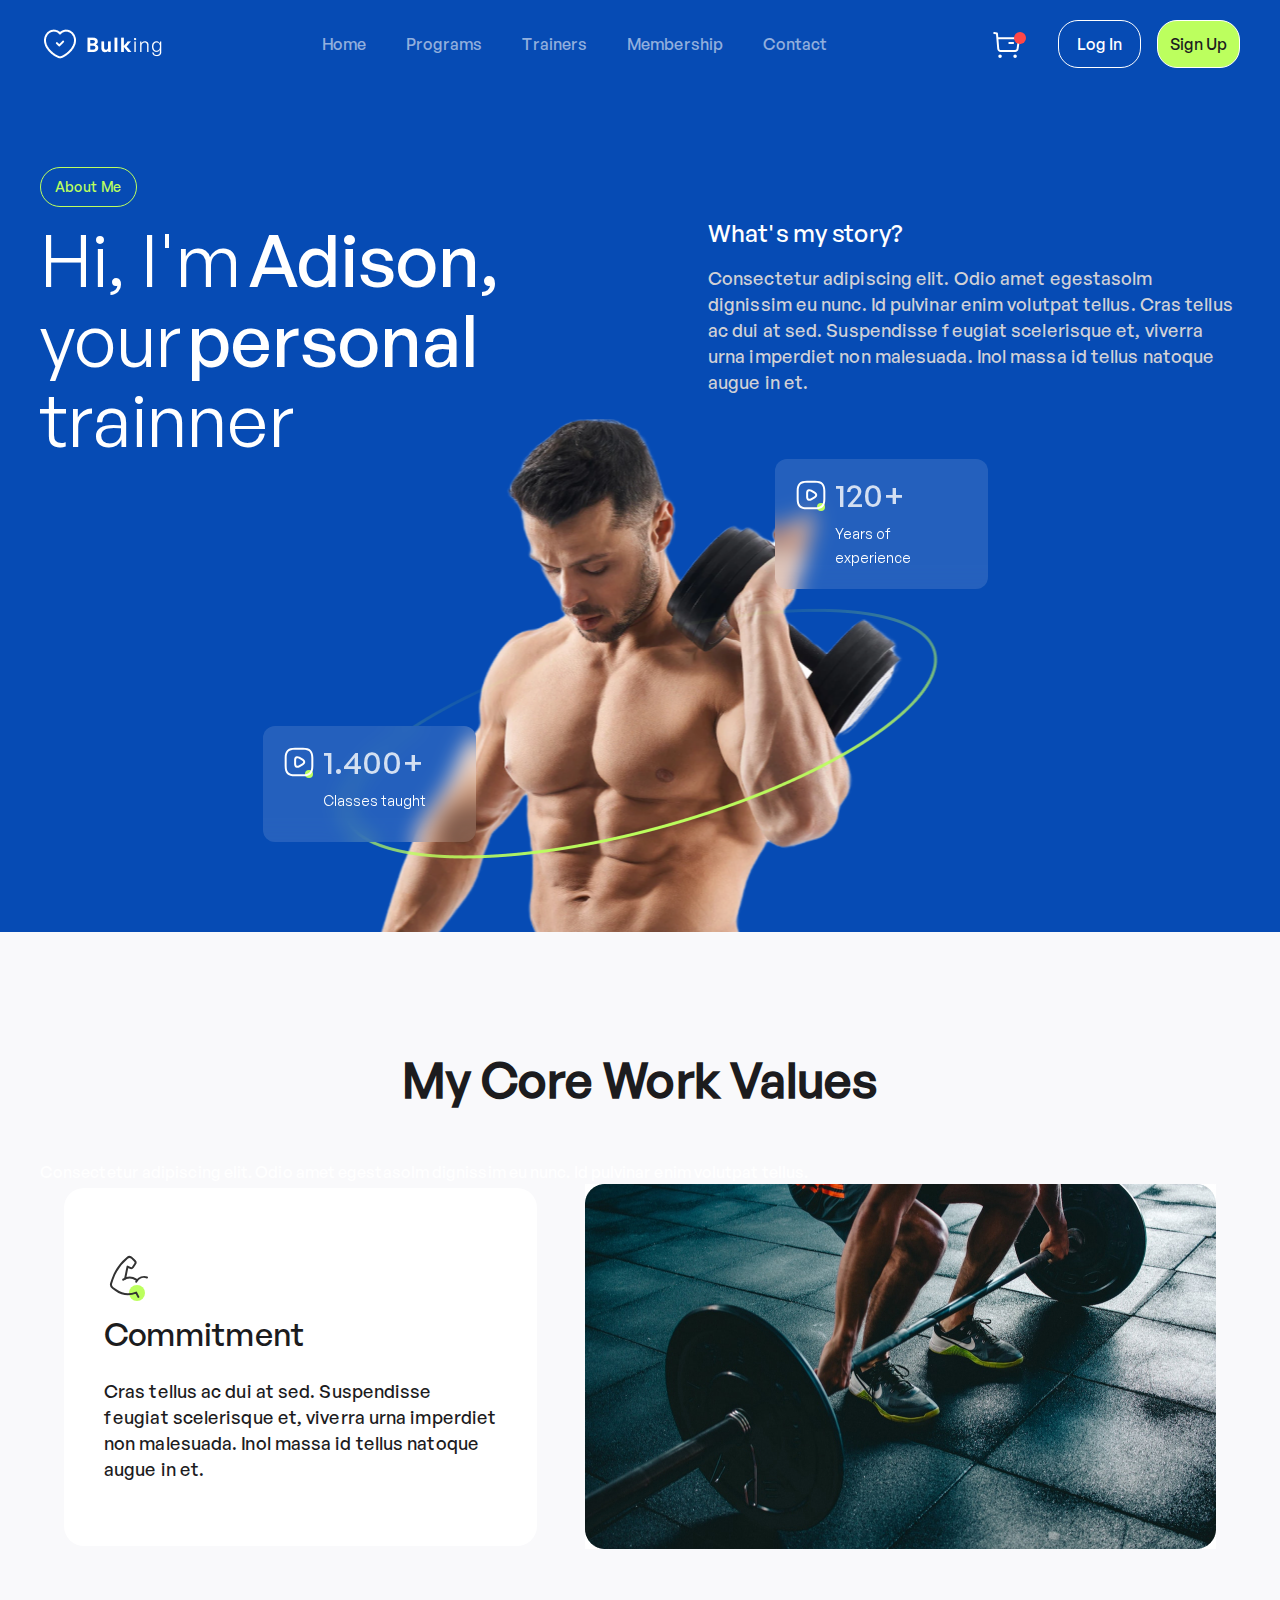
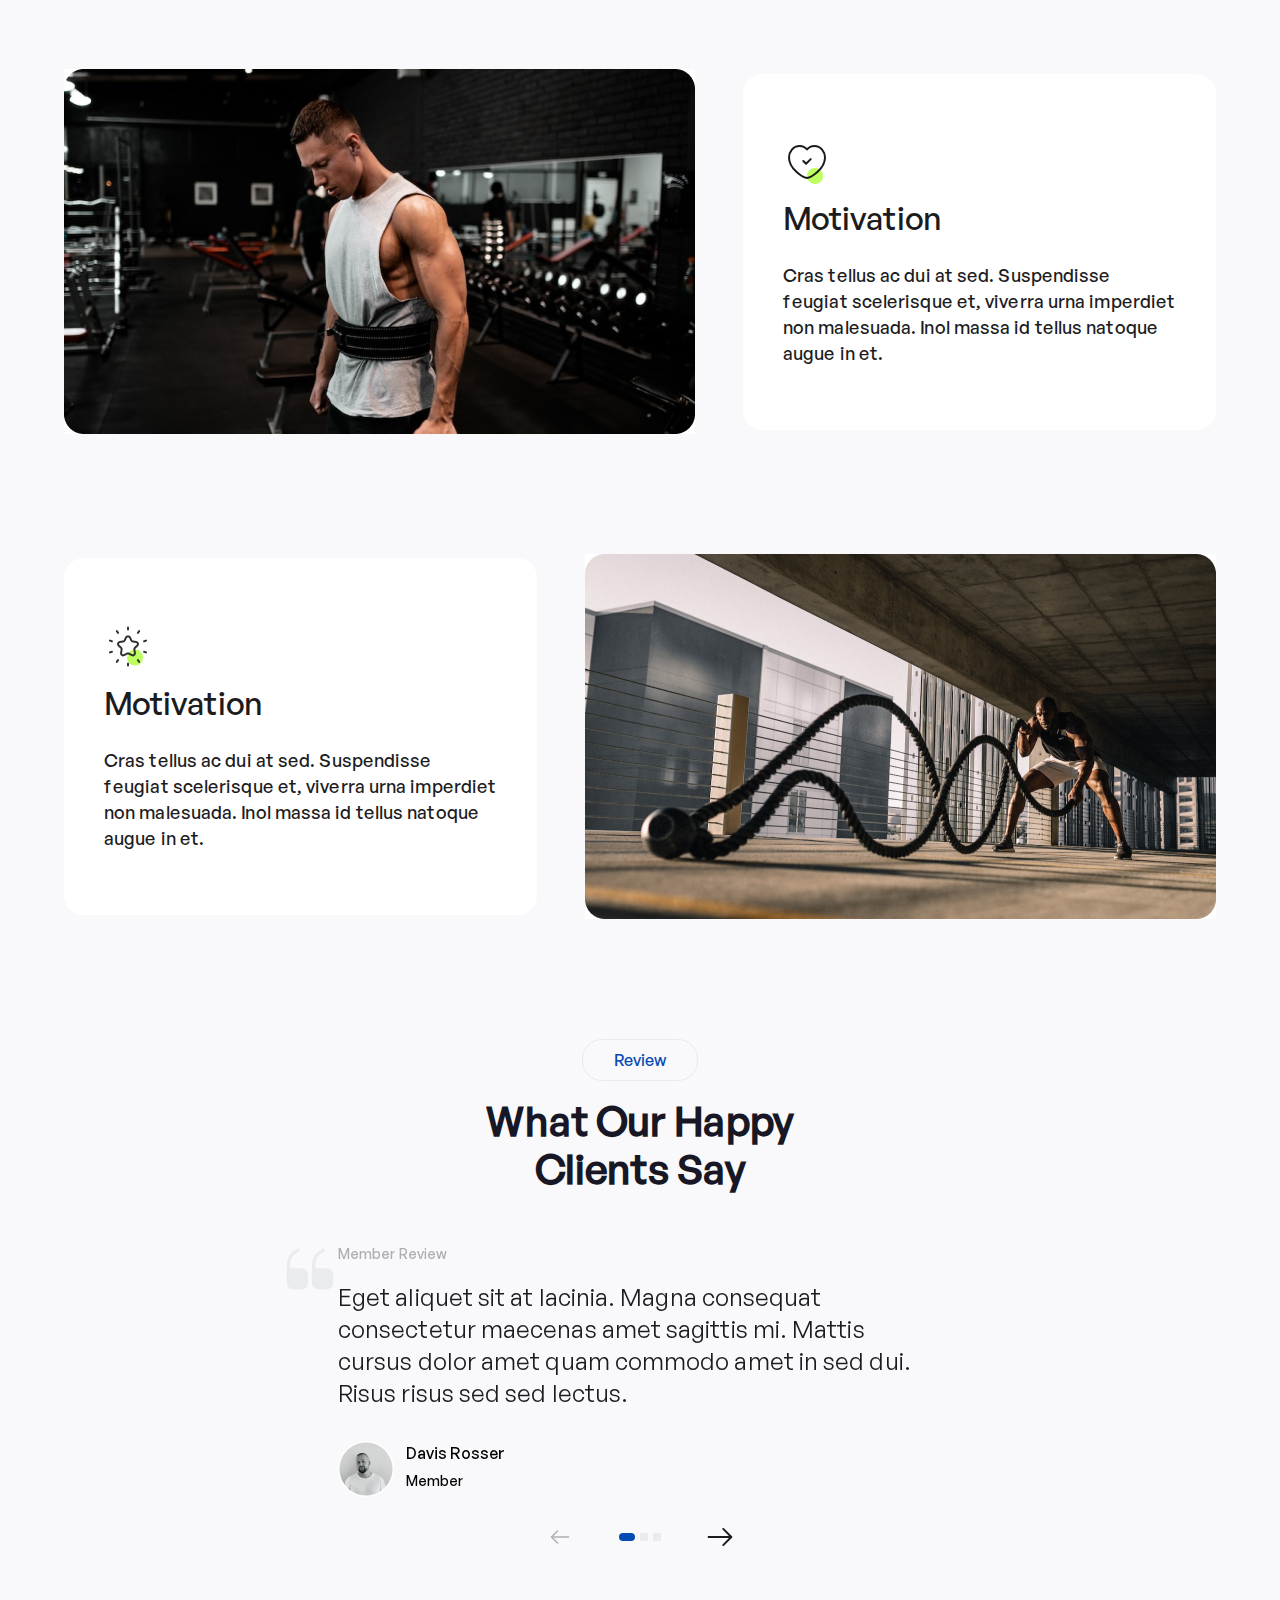
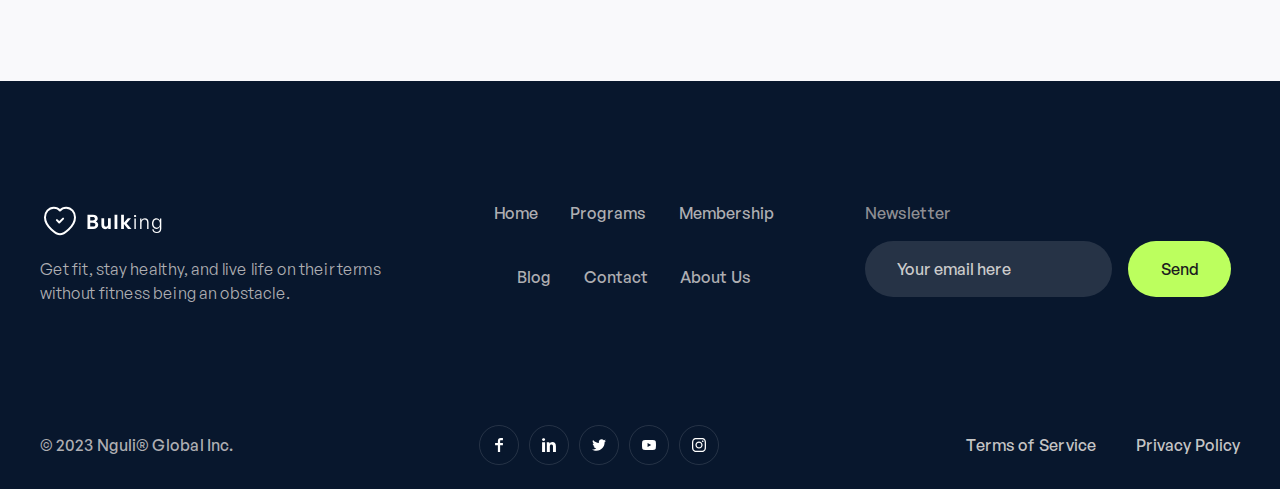
==== commit da302962: "commit" ====
--- a/about-us.html
+++ b/about-us.html
@@ -12,37 +12,39 @@
 <body>
     <section class="hero about-me">
         <header class="header">
-            <div class="header-navbar container">
-                <a href="" class="header-logo"><img src="img/logo.png" alt="logo"></a>
-                <nav class="nav">
-                    <ul class="menu">
-                        <li class="item">
-                            <a class="link">Home</a>
-                        </li>
-                        <li class="item">
-                            <a href="programs.html" class="link">Programs</a>
-                        </li>
-                        <li class="item">
-                            <a href="trainnig.html" class="link">Trainers</a>
-                        </li>
-                        <li class="item">
-                            <a href="membership.html" class="link">Membership</a>
-                        </li>
-                        <li class="item">
-                            <a href="" class="link">Contact</a>
-                        </li>
-                    </ul>
-                </nav>
-                <div class="header-block">
-                    <a href="" class="cart">
-                        <img src="img/cart.svg" alt="cart">
-                    </a>
-                    <div class="acuont">
-                        <a href="" class="link">Log In</a>
-                        <a href="" class="link active">Sign Up</a>
-                    </div>
-                </div>
-                <div class="burger"></div>
+            <div class="header-fixed">
+                <div class="header-navbar container">
+                    <a href="" class="header-logo"><img src="img/logo.png" alt="logo"></a>
+                    <nav class="nav">
+                        <ul class="menu">
+                            <li class="item">
+                                <a class="link">Home</a>
+                            </li>
+                            <li class="item">
+                                <a href="programs.html" class="link">Programs</a>
+                            </li>
+                            <li class="item">
+                                <a href="trainnig.html" class="link">Trainers</a>
+                            </li>
+                            <li class="item">
+                                <a href="membership.html" class="link">Membership</a>
+                            </li>
+                            <li class="item">
+                                <a href="" class="link">Contact</a>
+                            </li>
+                        </ul>
+                    </nav>
+                    <div class="header-block">
+                        <a href="" class="cart">
+                            <img src="img/cart.svg" alt="cart">
+                        </a>
+                        <div class="acuont">
+                            <a href="" class="link">Log In</a>
+                            <a href="" class="link active">Sign Up</a>
+                        </div>
+                    </div>
+                    <div class="burger"></div>
+                </div>
             </div>
         </header>
 
@@ -96,7 +98,8 @@
                             <img src="img/arm.svg" alt="arm">
                         </figure>
                         <span class="title">Commitment</span>
-                        <p class="offer-content-text">Cras tellus ac dui at sed. Suspendisse feugiat scelerisque et, viverra urna imperdiet non malesuada. Inol massa id tellus natoque augue in et.</p>
+                        <p class="offer-content-text">Cras tellus ac dui at sed. Suspendisse feugiat scelerisque et,
+                            viverra urna imperdiet non malesuada. Inol massa id tellus natoque augue in et.</p>
                     </div>
                     <figure class="offer-img">
                         <img src="img/img-1.jpg" alt="traner">
@@ -108,7 +111,8 @@
                             <img src="img/heart-checkmark.svg" alt="arm">
                         </figure>
                         <span class="title">Motivation</span>
-                        <p class="offer-content-text">Cras tellus ac dui at sed. Suspendisse feugiat scelerisque et, viverra urna imperdiet non malesuada. Inol massa id tellus natoque augue in et.</p>
+                        <p class="offer-content-text">Cras tellus ac dui at sed. Suspendisse feugiat scelerisque et,
+                            viverra urna imperdiet non malesuada. Inol massa id tellus natoque augue in et.</p>
                     </div>
                     <figure class="offer-img">
                         <img src="img/img-2.jpg" alt="traner">
@@ -120,7 +124,8 @@
                             <img src="img/star-shining.svg" alt="arm">
                         </figure>
                         <span class="title">Motivation</span>
-                        <p class="offer-content-text">Cras tellus ac dui at sed. Suspendisse feugiat scelerisque et, viverra urna imperdiet non malesuada. Inol massa id tellus natoque augue in et.</p>
+                        <p class="offer-content-text">Cras tellus ac dui at sed. Suspendisse feugiat scelerisque et,
+                            viverra urna imperdiet non malesuada. Inol massa id tellus natoque augue in et.</p>
                     </div>
                     <figure class="offer-img">
                         <img src="img/img-3.jpg" alt="traner">
--- a/css/main.min.css
+++ b/css/main.min.css
@@ -1 +1 @@
-.slick-slider{position:relative;display:block;box-sizing:border-box;-webkit-user-select:none;-moz-user-select:none;user-select:none;-webkit-touch-callout:none;-khtml-user-select:none;touch-action:pan-y;-webkit-tap-highlight-color:rgba(0,0,0,0)}.slick-list{position:relative;display:block;overflow:hidden;margin:0;padding:0}.slick-list:focus{outline:none}.slick-list.dragging{cursor:pointer;cursor:hand}.slick-slider .slick-track,.slick-slider .slick-list{transform:translate3d(0, 0, 0)}.slick-track{position:relative;top:0;left:0;display:block;margin-left:auto;margin-right:auto}.slick-track:before,.slick-track:after{display:table;content:""}.slick-track:after{clear:both}.slick-loading .slick-track{visibility:hidden}.slick-slide{display:none;float:left;height:100%;min-height:1px}[dir=rtl] .slick-slide{float:right}.slick-slide img{display:block}.slick-slide.slick-loading img{display:none}.slick-slide.dragging img{pointer-events:none}.slick-initialized .slick-slide{display:block}.slick-loading .slick-slide{visibility:hidden}.slick-vertical .slick-slide{display:block;height:auto;border:1px solid rgba(0,0,0,0)}.slick-arrow.slick-hidden{display:none}@font-face{font-family:"GeneralSans-Regular";src:url("../fonts/GeneralSans-Regular.woff2") format("woff2"),url("../fonts/GeneralSans-Regular.woff") format("woff");font-weight:400;font-display:swap;font-style:normal}@font-face{font-family:"GeneralSans-Medium";src:url("../fonts/GeneralSans-Medium.woff2") format("woff2"),url("../fonts/GeneralSans-Medium.woff") format("woff");font-weight:500;font-display:swap;font-style:normal}@font-face{font-family:"GeneralSans-Semibold";src:url("../fonts/GeneralSans-Semibold.woff2") format("woff2"),url("../fonts/GeneralSans-Semibold.woff") format("woff");font-weight:600;font-display:swap;font-style:normal}@font-face{font-family:"Poppins-SemiBold";src:url("../fonts/Poppins-SemiBold.woff2") format("woff2"),url("../fonts/Poppins-SemiBold.woff") format("woff");font-weight:600;font-style:normal;font-display:swap}@font-face{font-family:"Inter-Bold";src:url("../fonts/Inter-Bold.woff2") format("woff2"),url("../fonts/Inter-Bold.woff") format("woff");font-weight:700;font-style:normal;font-display:swap}.select2-container{box-sizing:border-box;display:inline-block;margin:0;position:relative;vertical-align:middle}.select2-container .select2-selection--single{box-sizing:border-box;cursor:pointer;display:block;height:28px;-moz-user-select:none;user-select:none;-webkit-user-select:none}.select2-container .select2-selection--single .select2-selection__rendered{display:block;padding-left:8px;padding-right:20px;overflow:hidden;text-overflow:ellipsis;white-space:nowrap}.select2-container .select2-selection--single .select2-selection__clear{background-color:rgba(0,0,0,0);border:none;font-size:1em}.select2-container[dir=rtl] .select2-selection--single .select2-selection__rendered{padding-right:8px;padding-left:20px}.select2-container .select2-selection--multiple{box-sizing:border-box;cursor:pointer;display:block;min-height:32px;-moz-user-select:none;user-select:none;-webkit-user-select:none}.select2-container .select2-selection--multiple .select2-selection__rendered{display:inline;list-style:none;padding:0}.select2-container .select2-selection--multiple .select2-selection__clear{background-color:rgba(0,0,0,0);border:none;font-size:1em}.select2-container .select2-search--inline .select2-search__field{box-sizing:border-box;border:none;font-size:100%;margin-top:5px;margin-left:5px;padding:0;max-width:100%;resize:none;height:18px;vertical-align:bottom;font-family:sans-serif;overflow:hidden;word-break:keep-all}.select2-container .select2-search--inline .select2-search__field::-webkit-search-cancel-button{-webkit-appearance:none}.select2-dropdown{background-color:#fff;border:1px solid #aaa;border-radius:4px;box-sizing:border-box;display:block;position:absolute;left:-100000px;width:100%;z-index:1051}.select2-results{display:block}.select2-results__options{list-style:none;margin:0;padding:0}.select2-results__option{padding:6px;-moz-user-select:none;user-select:none;-webkit-user-select:none}.select2-results__option--selectable{cursor:pointer}.select2-container--open .select2-dropdown{left:0}.select2-container--open .select2-dropdown--above{border-bottom:none;border-bottom-left-radius:0;border-bottom-right-radius:0}.select2-container--open .select2-dropdown--below{border-top:none;border-top-left-radius:0;border-top-right-radius:0}.select2-search--dropdown{display:block;padding:4px}.select2-search--dropdown .select2-search__field{padding:4px;width:100%;box-sizing:border-box}.select2-search--dropdown .select2-search__field::-webkit-search-cancel-button{-webkit-appearance:none}.select2-search--dropdown.select2-search--hide{display:none}.select2-close-mask{border:0;margin:0;padding:0;display:block;position:fixed;left:0;top:0;min-height:100%;min-width:100%;height:auto;width:auto;opacity:0;z-index:99;background-color:#fff;filter:alpha(opacity=0)}.select2-hidden-accessible{border:0 !important;clip:rect(0 0 0 0) !important;-webkit-clip-path:inset(50%) !important;clip-path:inset(50%) !important;height:1px !important;overflow:hidden !important;padding:0 !important;position:absolute !important;width:1px !important;white-space:nowrap !important}.select2-container--default .select2-selection--single{background-color:#fff;border:1px solid #aaa;border-radius:4px}.select2-container--default .select2-selection--single .select2-selection__rendered{color:#444;line-height:28px}.select2-container--default .select2-selection--single .select2-selection__clear{cursor:pointer;float:right;font-weight:bold;height:26px;margin-right:20px;padding-right:0px}.select2-container--default .select2-selection--single .select2-selection__placeholder{color:#999}.select2-container--default .select2-selection--single .select2-selection__arrow{height:26px;position:absolute;top:1px;right:1px;width:20px}.select2-container--default .select2-selection--single .select2-selection__arrow b{border-color:#888 rgba(0,0,0,0) rgba(0,0,0,0) rgba(0,0,0,0);border-style:solid;border-width:5px 4px 0 4px;height:0;left:50%;margin-left:-4px;margin-top:-2px;position:absolute;top:50%;width:0}.select2-container--default[dir=rtl] .select2-selection--single .select2-selection__clear{float:left}.select2-container--default[dir=rtl] .select2-selection--single .select2-selection__arrow{left:1px;right:auto}.select2-container--default.select2-container--disabled .select2-selection--single{background-color:#eee;cursor:default}.select2-container--default.select2-container--disabled .select2-selection--single .select2-selection__clear{display:none}.select2-container--default.select2-container--open .select2-selection--single .select2-selection__arrow b{border-color:rgba(0,0,0,0) rgba(0,0,0,0) #888 rgba(0,0,0,0);border-width:0 4px 5px 4px}.select2-container--default .select2-selection--multiple{background-color:#fff;border:1px solid #aaa;border-radius:4px;cursor:text;padding-bottom:5px;padding-right:5px;position:relative}.select2-container--default .select2-selection--multiple.select2-selection--clearable{padding-right:25px}.select2-container--default .select2-selection--multiple .select2-selection__clear{cursor:pointer;font-weight:bold;height:20px;margin-right:10px;margin-top:5px;position:absolute;right:0;padding:1px}.select2-container--default .select2-selection--multiple .select2-selection__choice{background-color:#e4e4e4;border:1px solid #aaa;border-radius:4px;box-sizing:border-box;display:inline-block;margin-left:5px;margin-top:5px;padding:0;padding-left:20px;position:relative;max-width:100%;overflow:hidden;text-overflow:ellipsis;vertical-align:bottom;white-space:nowrap}.select2-container--default .select2-selection--multiple .select2-selection__choice__display{cursor:default;padding-left:2px;padding-right:5px}.select2-container--default .select2-selection--multiple .select2-selection__choice__remove{background-color:rgba(0,0,0,0);border:none;border-right:1px solid #aaa;border-top-left-radius:4px;border-bottom-left-radius:4px;color:#999;cursor:pointer;font-size:1em;font-weight:bold;padding:0 4px;position:absolute;left:0;top:0}.select2-container--default .select2-selection--multiple .select2-selection__choice__remove:hover,.select2-container--default .select2-selection--multiple .select2-selection__choice__remove:focus{background-color:#f1f1f1;color:#333;outline:none}.select2-container--default[dir=rtl] .select2-selection--multiple .select2-selection__choice{margin-left:5px;margin-right:auto}.select2-container--default[dir=rtl] .select2-selection--multiple .select2-selection__choice__display{padding-left:5px;padding-right:2px}.select2-container--default[dir=rtl] .select2-selection--multiple .select2-selection__choice__remove{border-left:1px solid #aaa;border-right:none;border-top-left-radius:0;border-bottom-left-radius:0;border-top-right-radius:4px;border-bottom-right-radius:4px}.select2-container--default[dir=rtl] .select2-selection--multiple .select2-selection__clear{float:left;margin-left:10px;margin-right:auto}.select2-container--default.select2-container--focus .select2-selection--multiple{border:solid #000 1px;outline:0}.select2-container--default.select2-container--disabled .select2-selection--multiple{background-color:#eee;cursor:default}.select2-container--default.select2-container--disabled .select2-selection__choice__remove{display:none}.select2-container--default.select2-container--open.select2-container--above .select2-selection--single,.select2-container--default.select2-container--open.select2-container--above .select2-selection--multiple{border-top-left-radius:0;border-top-right-radius:0}.select2-container--default.select2-container--open.select2-container--below .select2-selection--single,.select2-container--default.select2-container--open.select2-container--below .select2-selection--multiple{border-bottom-left-radius:0;border-bottom-right-radius:0}.select2-container--default .select2-search--dropdown .select2-search__field{border:1px solid #aaa}.select2-container--default .select2-search--inline .select2-search__field{background:rgba(0,0,0,0);border:none;outline:0;box-shadow:none;-webkit-appearance:textfield}.select2-container--default .select2-results>.select2-results__options{max-height:200px;overflow-y:auto}.select2-container--default .select2-results__option .select2-results__option{padding-left:1em}.select2-container--default .select2-results__option .select2-results__option .select2-results__group{padding-left:0}.select2-container--default .select2-results__option .select2-results__option .select2-results__option{margin-left:-1em;padding-left:2em}.select2-container--default .select2-results__option .select2-results__option .select2-results__option .select2-results__option{margin-left:-2em;padding-left:3em}.select2-container--default .select2-results__option .select2-results__option .select2-results__option .select2-results__option .select2-results__option{margin-left:-3em;padding-left:4em}.select2-container--default .select2-results__option .select2-results__option .select2-results__option .select2-results__option .select2-results__option .select2-results__option{margin-left:-4em;padding-left:5em}.select2-container--default .select2-results__option .select2-results__option .select2-results__option .select2-results__option .select2-results__option .select2-results__option .select2-results__option{margin-left:-5em;padding-left:6em}.select2-container--default .select2-results__option--group{padding:0}.select2-container--default .select2-results__option--disabled{color:#999}.select2-container--default .select2-results__option--selected{background-color:#ddd}.select2-container--default .select2-results__option--highlighted.select2-results__option--selectable{background-color:#5897fb;color:#fff}.select2-container--default .select2-results__group{cursor:default;display:block;padding:6px}.select2-container--classic .select2-selection--single{background-color:#f7f7f7;border:1px solid #aaa;border-radius:4px;outline:0;background-image:linear-gradient(to bottom, #fff 50%, #eee 100%);background-repeat:repeat-x;filter:progid:DXImageTransform.Microsoft.gradient(startColorstr="#FFFFFFFF", endColorstr="#FFEEEEEE", GradientType=0)}.select2-container--classic .select2-selection--single:focus{border:1px solid #5897fb}.select2-container--classic .select2-selection--single .select2-selection__rendered{color:#444;line-height:28px}.select2-container--classic .select2-selection--single .select2-selection__clear{cursor:pointer;float:right;font-weight:bold;height:26px;margin-right:20px}.select2-container--classic .select2-selection--single .select2-selection__placeholder{color:#999}.select2-container--classic .select2-selection--single .select2-selection__arrow{background-color:#ddd;border:none;border-left:1px solid #aaa;border-top-right-radius:4px;border-bottom-right-radius:4px;height:26px;position:absolute;top:1px;right:1px;width:20px;background-image:linear-gradient(to bottom, #eee 50%, #ccc 100%);background-repeat:repeat-x;filter:progid:DXImageTransform.Microsoft.gradient(startColorstr="#FFEEEEEE", endColorstr="#FFCCCCCC", GradientType=0)}.select2-container--classic .select2-selection--single .select2-selection__arrow b{border-color:#888 rgba(0,0,0,0) rgba(0,0,0,0) rgba(0,0,0,0);border-style:solid;border-width:5px 4px 0 4px;height:0;left:50%;margin-left:-4px;margin-top:-2px;position:absolute;top:50%;width:0}.select2-container--classic[dir=rtl] .select2-selection--single .select2-selection__clear{float:left}.select2-container--classic[dir=rtl] .select2-selection--single .select2-selection__arrow{border:none;border-right:1px solid #aaa;border-radius:0;border-top-left-radius:4px;border-bottom-left-radius:4px;left:1px;right:auto}.select2-container--classic.select2-container--open .select2-selection--single{border:1px solid #5897fb}.select2-container--classic.select2-container--open .select2-selection--single .select2-selection__arrow{background:rgba(0,0,0,0);border:none}.select2-container--classic.select2-container--open .select2-selection--single .select2-selection__arrow b{border-color:rgba(0,0,0,0) rgba(0,0,0,0) #888 rgba(0,0,0,0);border-width:0 4px 5px 4px}.select2-container--classic.select2-container--open.select2-container--above .select2-selection--single{border-top:none;border-top-left-radius:0;border-top-right-radius:0;background-image:linear-gradient(to bottom, #fff 0%, #eee 50%);background-repeat:repeat-x;filter:progid:DXImageTransform.Microsoft.gradient(startColorstr="#FFFFFFFF", endColorstr="#FFEEEEEE", GradientType=0)}.select2-container--classic.select2-container--open.select2-container--below .select2-selection--single{border-bottom:none;border-bottom-left-radius:0;border-bottom-right-radius:0;background-image:linear-gradient(to bottom, #eee 50%, #fff 100%);background-repeat:repeat-x;filter:progid:DXImageTransform.Microsoft.gradient(startColorstr="#FFEEEEEE", endColorstr="#FFFFFFFF", GradientType=0)}.select2-container--classic .select2-selection--multiple{background-color:#fff;border:1px solid #aaa;border-radius:4px;cursor:text;outline:0;padding-bottom:5px;padding-right:5px}.select2-container--classic .select2-selection--multiple:focus{border:1px solid #5897fb}.select2-container--classic .select2-selection--multiple .select2-selection__clear{display:none}.select2-container--classic .select2-selection--multiple .select2-selection__choice{background-color:#e4e4e4;border:1px solid #aaa;border-radius:4px;display:inline-block;margin-left:5px;margin-top:5px;padding:0}.select2-container--classic .select2-selection--multiple .select2-selection__choice__display{cursor:default;padding-left:2px;padding-right:5px}.select2-container--classic .select2-selection--multiple .select2-selection__choice__remove{background-color:rgba(0,0,0,0);border:none;border-top-left-radius:4px;border-bottom-left-radius:4px;color:#888;cursor:pointer;font-size:1em;font-weight:bold;padding:0 4px}.select2-container--classic .select2-selection--multiple .select2-selection__choice__remove:hover{color:#555;outline:none}.select2-container--classic[dir=rtl] .select2-selection--multiple .select2-selection__choice{margin-left:5px;margin-right:auto}.select2-container--classic[dir=rtl] .select2-selection--multiple .select2-selection__choice__display{padding-left:5px;padding-right:2px}.select2-container--classic[dir=rtl] .select2-selection--multiple .select2-selection__choice__remove{border-top-left-radius:0;border-bottom-left-radius:0;border-top-right-radius:4px;border-bottom-right-radius:4px}.select2-container--classic.select2-container--open .select2-selection--multiple{border:1px solid #5897fb}.select2-container--classic.select2-container--open.select2-container--above .select2-selection--multiple{border-top:none;border-top-left-radius:0;border-top-right-radius:0}.select2-container--classic.select2-container--open.select2-container--below .select2-selection--multiple{border-bottom:none;border-bottom-left-radius:0;border-bottom-right-radius:0}.select2-container--classic .select2-search--dropdown .select2-search__field{border:1px solid #aaa;outline:0}.select2-container--classic .select2-search--inline .select2-search__field{outline:0;box-shadow:none}.select2-container--classic .select2-dropdown{background-color:#fff;border:1px solid rgba(0,0,0,0)}.select2-container--classic .select2-dropdown--above{border-bottom:none}.select2-container--classic .select2-dropdown--below{border-top:none}.select2-container--classic .select2-results>.select2-results__options{max-height:200px;overflow-y:auto}.select2-container--classic .select2-results__option--group{padding:0}.select2-container--classic .select2-results__option--disabled{color:gray}.select2-container--classic .select2-results__option--highlighted.select2-results__option--selectable{background-color:#3875d7;color:#fff}.select2-container--classic .select2-results__group{cursor:default;display:block;padding:6px}.select2-container--classic.select2-container--open .select2-dropdown{border-color:#5897fb}*{margin:0;padding:0;box-sizing:border-box}a{color:inherit;text-decoration:none}ul{list-style:none}button{border:0;background:rgba(0,0,0,0);cursor:pointer;font:inherit}img{max-width:100%;display:block}input{background:rgba(0,0,0,0);border:0;outline:0;font:inherit}select{color:inherit;font:inherit}body{font-family:"GeneralSans-Medium";font-size:16px;line-height:24px;font-weight:500;color:#fff;letter-spacing:.005em;background:#f9f9fb;min-height:100vh;display:flex;flex-direction:column;min-width:320px}main{flex:1}.container{max-width:1200px;width:100%;margin:0 auto}@media(max-width: 1250px){.container{padding:0 10px}}.inner-title{font-size:40px;line-height:48px;color:#171725;text-align:center}.inner-subtitle{display:block;width:116px;padding:8px 0;margin:0 auto 16px;border:1px solid #e9ebed;border-radius:20px;color:#064bb4;text-align:center}.burger{display:none}@media(max-width: 980px){.burger{position:relative;z-index:5;display:block;width:60px;height:40px;background:url(../img/burger.svg) no-repeat center;transition:.3s linear}.burger.active{background:url(../img/close.svg) no-repeat center}.burger-black{background:url(../img/burger-black.svg) no-repeat center}}.header{padding:20px 0}.header-navbar{display:flex;justify-content:space-between;align-items:center}@media(max-width: 980px){.header-navbar{gap:30px}}@media(max-width: 980px){.header .nav{background:#064bb4;position:absolute;z-index:3;top:0;right:0;left:100%;bottom:0;height:100vh;display:flex;justify-content:center;align-items:center;overflow-x:hidden;transition:.4s linear}.header .nav.active{left:0}}.header .menu{display:flex;gap:40px}@media(max-width: 980px){.header .menu{flex-direction:column;align-items:center}}.header .link{color:#8e8e93;letter-spacing:.08px}.header .link.active{color:#1c1c1e}.header-block{display:flex;align-items:center;gap:32px}@media(max-width: 980px){.header-block{flex:1;justify-content:flex-end}}@media(max-width: 590px){.header-block{position:absolute;top:75px;left:0;width:100%;justify-content:center}}.header .acuont{display:flex;gap:16px}@media(max-width: 590px){.header .acuont{gap:32px}}.header .acuont .link{text-transform:capitalize;line-height:22px;padding:12px 0;color:#1c1c1e;text-align:center;width:83px;border:1px solid #000;border-radius:20px;transition:.3s linear}.header .acuont .link.active{background:#bcff5e;color:#1c1c1e;pointer-events:none;border-color:rgba(0,0,0,0)}.hero{padding-bottom:98px;background:#064bb4}.hero .header{background-color:#064bb4}.hero .header .link{color:#fff;opacity:.56}.hero .header .link:hover{opacity:1}.hero .header .acuont .link{border:1px solid #fff;color:#fff;opacity:1}.hero .header .acuont .link.active{background:#bcff5e;color:#1c1c1e}.hero-midle{display:flex;background:url(../img/main.png) no-repeat right -20px bottom -185px;padding:66px 0 120px;justify-content:space-between}@media(max-width: 980px){.hero-midle{background:none}}.hero-content{max-width:616px;width:100%}@media(max-width: 850px){.hero-content{max-width:100%}}.hero-title{font-family:"GeneralSans-Regular";font-size:72px;line-height:80px;font-weight:400}.hero-title span{font-family:"GeneralSans-Medium";font-size:72px;line-height:80px;font-weight:500}@media(max-width: 390px){.hero-title{font-size:52px;line-height:70px}}.hero-text{font-family:"GeneralSans-Regular";font-size:16px;line-height:24px;font-weight:400;color:#c7c7cc;margin:16px 0 48px;max-width:462px;width:100%}.hero-link{display:block;margin-bottom:80px;padding:16px 0;text-align:center;width:176px;background:#bcff5e;border-radius:24px;color:#1c1c1e}.hero-brand span{margin-bottom:24px;display:block;font-size:14px;line-height:22px}.hero-brand-img{display:flex;gap:32px}.hero-bottom{display:flex;gap:64px;flex-wrap:wrap}.hero-program{display:flex;background:#fff;box-shadow:64px 64px 80px rgba(8,23,45,.16);border-radius:20px}@media(max-width: 980px){.hero-program{justify-content:center;flex-wrap:wrap;gap:30px;padding:20px 0}}.hero-program .program-block{width:291px;padding:24px;cursor:pointer;transition:.3s linear;background:#fff}@media(max-width: 980px){.hero-program .program-block{box-shadow:0 12px 10px rgba(233,235,237,.5490196078)}}.hero-program .program-block.active{background-color:#bcff5e}.hero-program .program-block:first-child{border-radius:20px 0 0 20px}.hero-program .program-block:last-child{border-radius:0 20px 20px 0}.hero-program .program-title{display:block;font-size:20px;line-height:28px;color:#1c1c1e;margin:24px 0 12px}.hero-program .program-text{color:#636366;font-family:"GeneralSans-Regular";font-size:16px;line-height:24px;font-weight:400;margin-bottom:24px}.hero-program .program-link{display:block;font-size:14px;line-height:22px;color:#1c1c1e;width:98px;background:url(../img/arow-icon.svg) no-repeat right center}.hero-brend-img{display:flex;gap:32px;flex-wrap:wrap}@media(max-width: 450px){.hero-brend-img{justify-content:center}}.hero .program-descript .title{font-size:40px;line-height:48px}.hero .program-descript .text{font-family:"GeneralSans-Regular";font-size:16px;line-height:24px;font-weight:400;color:#d1d1d6;margin-top:16px}.hero .rate{width:348px;position:relative}@media(max-width: 980px){.hero .rate{width:200px}}@media(max-width: 850px){.hero .rate{display:none}}.hero .rate-muscle{padding:12px;width:103px;background:rgba(255,255,255,.12);-webkit-backdrop-filter:blur(10px);backdrop-filter:blur(10px);border-radius:12px;position:absolute;right:80px;top:20%}@media(max-width: 980px){.hero .rate-muscle{top:0;right:0}}.hero .rate .title{font-family:"GeneralSans-Regular";font-size:14px;line-height:22px;font-weight:400;opacity:.8;margin:8px 0 4px;display:block}.hero .rate .text{font-family:"GeneralSans-Semibold";font-size:18px;line-height:26px;font-weight:600}.hero .rate-heart{width:106px;height:116px;background:rgba(255,255,255,.12);-webkit-backdrop-filter:blur(10px);backdrop-filter:blur(10px);border-radius:12px;padding:12px;position:absolute;left:-20px;bottom:20px}@media(max-width: 980px){.hero .rate-heart{left:auto;bottom:0;right:0}}.offer{padding:120px 0}.offer-title{font-size:48px;line-height:56px;text-transform:capitalize;max-width:582px;width:100%;color:#1c1c1e;text-align:center;margin:0 auto 52px auto}.offer-wrapper{display:flex;align-items:center;justify-content:center;flex-direction:row;gap:48px;flex-wrap:wrap}.offer-wrapper:nth-of-type(even){flex-direction:row-reverse;margin-top:120px}.offer-content{max-width:521px;width:100%;color:#1c1c1e;border-radius:20px;background-color:#fff;padding:32px 40px}.offer-content .title{display:block;font-size:32px;line-height:40px;margin:16px 0 40px}@media(max-width: 590px){.offer-content{padding:15px 20px}}.offer-item{padding-left:48px;background:url(../img/checkes.svg) no-repeat left center;font-size:18px;line-height:26px}.offer-item:not(:last-child){margin-bottom:29px}.offer-btn{display:block;width:150px;padding:16px 0;font-size:18px;line-height:26px;margin-top:80px;background:#bcff5e;border-radius:24px}.offer-img{max-width:613px;width:100%}.membership{padding:120px 0}.membership-title{max-width:776px;width:100%;margin:0 auto}.membership-wrapper{display:flex;justify-content:center;gap:40px;margin-top:43px;flex-wrap:wrap}.membership-plan{padding:40px 35px;background:#fff;border:1px solid #e9ebed;border-radius:20px;width:320px;color:#1c1c1e;transition:.3s linear;cursor:pointer}.membership-plan.active{background:#064bb4;color:#fff}.membership-plan.active .membership-item{background:url(../img/checked-active.svg) no-repeat left center}.membership-plan.active .plan{color:#fff}.membership-plan .price{display:block;font-size:40px;line-height:48px;margin-bottom:12px}.membership-plan .price small{font-size:16px;line-height:24px;color:#aeaeb2}.membership-plan .plan{display:block;font-size:20px;line-height:28px;color:#064bb4}.membership-list{margin:32px 0}.membership-item{padding-left:40px;font-size:15px;line-height:28px;background:url(../img/checkes.svg) no-repeat left center}.membership-item:not(:last-child){margin-bottom:24px}.membership-btn{padding:12px 16px;text-align:center;width:100%;background:#bcff5e;border-radius:20px;font-size:14px;line-height:22px}.review{padding:120px 0 184px}.review-title{width:317px;margin:0 auto 48px}.review .slider-wrapper{max-width:604px;width:100%;margin:0 auto;position:relative}.review .slider-wrapper::after{content:"";position:absolute;left:-56px;top:0;width:56px;height:56px;background:url(../img/quote-up.svg) no-repeat center}@media(max-width: 768px){.review .slider-wrapper::after{display:none}}.review .slider-wrapper .slider-subtitle{font-size:14px;line-height:22px;color:#aeaeb2}.review .slider-wrapper .slider-text{margin:16px 0 32px;font-family:"GeneralSans-Regular";font-size:24px;line-height:32px;font-weight:400;color:#1c1c1e}.review .slider-avatar{position:relative;padding-left:68px;height:56px}.review .slider-avatar figure{position:absolute;left:0}.review .avatar-name{display:block;font-size:16px;line-height:24px;color:#000;margin-bottom:5px}.review .avatar-job{display:block;font-weight:400;font-size:14px;line-height:22px;color:#000}.review .slick-btn{position:absolute;width:32px;height:32px;display:flex;justify-content:center;align-items:center;bottom:-56px;transition:.3s linear}.review .slick-next{right:42%;background:url(../img/arrow-right.svg) no-repeat center}.review .slick-next.active{background:url(../img/arrow-big-right.svg) no-repeat center}.review .slick-prev{left:42%;background:url(../img/arrow-left.svg) no-repeat center}.review .slick-prev.active{background:url(../img/arrow-big-left.svg) no-repeat center}.review .slick-dots{display:flex;gap:5px;position:absolute;bottom:-44px;left:50%;transform:translateX(-50%)}.review .slick-dots li{font-size:0;line-height:0;width:8px;height:8px;background:#e9ebed;transition:.3s linear}.review .slick-dots li.slick-active{width:16px;border-radius:8px;background:#064bb4}.review .slick-dots button{font-size:0;line-height:0}.started{background:#064bb4;padding:80px 0}.started-wrapper{display:flex;align-items:center;justify-content:space-between;gap:50px;flex-wrap:wrap}.started-content{max-width:627px;width:100%}.started-title{font-size:48px;line-height:56px;font-weight:500;margin-bottom:16px}.started-text{font-family:"GeneralSans-Regular";font-size:16px;line-height:24px;font-weight:400}.started-link{display:block;text-align:center;width:170px;background:#bcff5e;border-radius:24px;padding:16px 0;color:#1c1c1e}.programs{padding:74px 0 120px}.programs .hero-program{justify-content:center;box-shadow:none;background:rgba(0,0,0,0)}.programs-title{max-width:426px;width:100%;margin:0 auto 48px}.faqs{padding:120px 0 120px;color:#1c1c1e}@media(max-width: 768px){.faqs{padding:0}}.faqs-wrapper{display:flex;align-items:flex-start;gap:80px;flex-wrap:wrap;justify-content:center}.faqs-title{font-size:72px;line-height:80px;padding-bottom:16px}.faqs-content{max-width:421px;width:100%}.faqs-tabs{max-width:699px;width:100%}.faqs-text{font-weight:400;line-height:24px;font-size:16px;color:#636366;padding-bottom:48px}.faqs-link{border-radius:24px;background:#bcff5e;display:block;max-width:176px;width:100%;padding:16px;text-align:center}.faqs .tabs-title{display:block;font-size:24px;line-height:32px;max-width:504px;width:100%;margin-bottom:36px}.faqs .tab-block-title{display:block;font-size:20px;line-height:28px;letter-spacing:.1px;position:relative;cursor:pointer;margin-bottom:0}.faqs .tab-block-title::after{content:"";width:24px;height:24px;position:absolute;right:0;top:50%;transform:translateY(-50%);background:url(../img/plus-circle.svg) no-repeat center;transition:.3s linear}.faqs .tab-block-title.active{pointer-events:none;margin-bottom:15px}.faqs .tab-block-title.active::after{background:url(../img/minus-cirlce.svg) no-repeat center}.faqs .tab-block{padding:12px 0}.faqs .tab-block:not(:last-child){margin-bottom:15px}.faqs .tab-content{display:none}.trainning{color:#1c1c1e;padding:48px 0 182px}@media(max-width: 450px){.trainning{padding:48px 0}}.trainning-title{font-size:72px;line-height:80px;letter-spacing:.36px}@media(max-width: 450px){.trainning-title{font-size:60px;line-height:70px}}.trainning-title span{font-weight:400}@media(max-width: 590px){.trainning-title span{display:block}}.trainning-subtitle{display:block;font-weight:400;letter-spacing:.08px;max-width:462px;width:100%;color:#636366}.trainning .burger{background:url(../img/burger-black.svg) no-repeat center}.trainning-wrapper{display:flex;gap:80px;flex-wrap:wrap;justify-content:center;align-items:flex-start}@media(max-width: 1200px){.trainning-wrapper{gap:40px}}.trainning-content{max-width:720px;width:100%}.trainning-detales{max-width:400px;width:100%}@media(max-width: 590px){.trainning-detales{max-width:100%}}.trainning-features{display:flex;gap:24px;margin-top:32px;flex-wrap:wrap}.trainning .features-block{display:flex;gap:8px}.trainning-video{margin:32px 0;max-width:720px;width:100%;position:relative}.trainning-video::after{content:"";position:absolute;z-index:1;top:0;right:0;bottom:0;left:0;background:url(../img/video.jpg) no-repeat center;transition:.2s linear}.trainning-video.hide::after{opacity:0;z-index:-1}.trainning-video video{width:99%;border-radius:16px}.trainning .video-btn{width:64px;height:64px;position:absolute;left:50%;top:50%;transform:translate(-50%, -50%);z-index:2;cursor:pointer;background:url(../img/play.png) no-repeat center;border-radius:50%;transition:.2s linear}.trainning .video-btn.hide{opacity:0;z-index:-1}.trainning h2{margin-bottom:16px}.trainning .trainning-text{margin-bottom:32px;color:#636366}.trainning-detales{display:flex;flex-direction:column;padding:24px;background:#fff;border-radius:20px}.trainning .detales-title{font-size:18px;font-weight:600;line-height:26px;letter-spacing:.09px;margin-bottom:8px}.trainning .detales-text{font-weight:400;letter-spacing:.08px;color:#636366}.trainning .detales-list{margin:32px 0;display:flex;flex-direction:column;justify-content:center;align-items:flex-start;gap:16px}.trainning .detales-item{color:#8e8e93;background-position:left center;background-repeat:no-repeat;padding-left:36px}.trainning .detales-item.clock{background-image:url(../img/clock.svg)}.trainning .detales-item.star{background-image:url(../img/star.svg)}.trainning .detales-item.award{background-image:url(../img/award.svg)}.trainning .detales-item.calendar{background-image:url(../img/calendar.svg)}.trainning .detales-item span{color:#1c1c1e}.trainning .detales-btn{max-width:351px;width:100%;text-align:center;background:#bcff5e;padding:16px;border-radius:24px;margin:0 auto}.allplans{padding:66px 0 40px}.allplans-title{max-width:530px;width:100%;margin:0 auto 55px}.allplans .plans{display:flex;gap:32px;justify-content:center;flex-wrap:wrap}.allplans .plan-block{width:288px;padding:32px 24px;border-radius:24px;background:#fff;color:#1c1c1e;transition:.3s linear;cursor:pointer}.allplans .plan-block.active{background:#064bb4}.allplans .plan-block.active .prise{color:#fff}.allplans .plan-block.active .plan-title{color:#fff}.allplans .plan-block.active .plan-text{color:#f2f2f7}.allplans .plan-prise{display:flex;align-items:flex-end;gap:5px;color:#1c1c1e;text-align:center;font-size:40px;line-height:48px;letter-spacing:.2px}.allplans .plan-prise .month{color:#aeaeb2;font-size:16px;line-height:24px;letter-spacing:.08px}.allplans .plan-title{display:block;color:#064bb4;font-size:20px;line-height:28px;letter-spacing:.1px;margin:12px 0 16px}.allplans .plan-text{color:#3a3a3c;margin-bottom:24px}.allplans .plan-link{border-radius:20px;background:#bcff5e;display:block;padding:12px 0;font-size:14px;letter-spacing:.07px;line-height:22px;text-align:center}.allplans .plan-table{margin-top:40px;position:relative;height:620px}.allplans .table{display:block;width:100%;color:#1c1c1e;position:absolute;left:0;right:0;top:0;bottom:0;opacity:0;z-index:-1}.allplans .table.active{opacity:1;z-index:1}.allplans .table tbody{width:100%;display:block}.allplans .table tr:first-child{padding:16px 12px}.allplans .table tr:first-child th{color:#064bb4;font-family:"GeneralSans-Semibold";font-size:18px;line-height:24px;font-weight:600;letter-spacing:.09px}.allplans .table tr{display:flex;justify-content:space-between;padding:16px 12px;width:100%}.allplans .table tr:nth-child(odd){background:#fff}.allplans .table td{width:25.5%}.allplans .table td:first-child{width:20%}.allplans .table td:not(:first-child){text-align:center}.allplans .table .checked{background:url(../img/checked.svg) no-repeat center}.allplans .table .checked-error{background:url(../img/error-checked.svg) no-repeat center}.program-plan{padding-top:48px}.program-plan .content-title{color:#1c1c1e;font-size:72px;line-height:80px;letter-spacing:.36px}.program-plan .content-title span{font-weight:400}.program-plan .content-subtitle{max-width:462px;width:100%;color:#636366;font-weight:400;letter-spacing:.08px;margin-top:16px}.program-plan .content-features{display:flex;gap:24px;margin-top:32px}.program-plan .content-features-block{display:flex;align-items:center;padding:12px;border-radius:16px;background:#f9f9fb;-webkit-backdrop-filter:blur(10px);backdrop-filter:blur(10px);gap:8px}.program-plan .content-features-block .features-block-number{display:block;color:#aeaeb2;font-size:14px;line-height:22px;letter-spacing:.07px}.program-plan .content-features-block .features-block-text{display:block;color:#064bb4;font-size:18px;line-height:26px;letter-spacing:.09px}.program-plan .content-article{max-width:721px;width:100%}.program-plan .content-article h2{color:#1c1c1e;font-size:24px;font-weight:500;line-height:32px;letter-spacing:.12px;margin:32px 0 16px}.program-plan .content-article p{color:#636366;font-size:18px;font-weight:400;line-height:26px;letter-spacing:.09px}.program-plan .content-article ol{margin-top:20px;margin-left:20px}.program-plan .content-article li{color:#636366;font-size:18px;font-weight:400;line-height:26px;letter-spacing:.09px}.program-plan .package-reserve{color:#1c1c1e;max-width:399px;width:100%;border-radius:20px;background:#fff;padding:24px}.program-plan .program-plan-wrapper{display:flex;align-items:center;gap:80px;flex-wrap:wrap}.program-plan .package-title{font-family:"GeneralSans-Medium";font-size:18px;line-height:26px;font-weight:600;color:#1c1c1e;letter-spacing:.09px}.program-plan .package-text{font-family:"GeneralSans-Regular";font-size:16px;line-height:24px;font-weight:400;color:#636366;letter-spacing:.08px;margin-bottom:32px}.program-plan .features-list-subtitle{display:block;font-family:"GeneralSans-Semibold";font-size:16px;line-height:24px;font-weight:500;font-size:16px;font-weight:500;line-height:24px;letter-spacing:.08px;margin-bottom:16px}.program-plan .features-list-items{display:flex;gap:20px;flex-direction:column}.program-plan .features-item{background:url(../img/checkes.svg) no-repeat left center;padding-left:40px;color:#1c1c1e;font-size:16px;line-height:30px;letter-spacing:.08px}.program-plan .select-title{display:block;color:#1c1c1e;font-size:14px;line-height:22px;letter-spacing:.07px;margin:32px 0 8px}.program-plan .select option{width:350px}.program-plan .select{width:350px}.program-plan .select2-container .select2-selection--single{height:52px}.program-plan .select2-container .select2-selection--single .select2-selection__rendered{padding:14px 36px 14px 16px}.program-plan .select2-container--default .select2-selection--single .select2-selection__rendered{color:#aeaeb2;font-family:"GeneralSans-Medium";font-size:16px;line-height:24px;font-weight:500;letter-spacing:.08px}.program-plan .select2-container--default .select2-selection--single .select2-selection__arrow b{border-color:#292d32 rgba(0,0,0,0) rgba(0,0,0,0) rgba(0,0,0,0);border-style:solid;border-width:10px 10px 0 10px;height:0;left:auto;margin-left:-16px;margin-top:8px;position:absolute;top:50%;width:0}.program-plan .select2-container--default .select2-selection--single{background-color:#fff;border:1px solid #aaa;border-radius:16px}.program-plan .price-permonth{margin:32px 0}.program-plan .permonth-number{color:#000;font-size:40px;line-height:48px;letter-spacing:.2px}.program-plan .per-month-text{color:#8e8e93;font-family:"GeneralSans-Regular";font-size:14px;line-height:22px;font-weight:400;letter-spacing:.07px}.program-plan .package-btn{padding:16px;border-radius:24px;border:1px solid #1c1c1e;max-width:351px;width:100%;margin-top:24px;transition:.3s linear}.program-plan .package-btn:hover,.program-plan .package-btn:focus{transition:.3s linear;transform:scale(0.95)}.program-plan .plan-link{border:none;background:#bcff5e;margin:auto}.select2-results__option{color:#aeaeb2}.select2-container--default .select2-results__option--highlighted.select2-results__option--selectable{color:#fff}.payment{color:#09080d;padding:74px 0 120px}.payment-wrapper{display:flex;gap:79px;align-items:flex-start}.payment-title{font-size:32px;line-height:40px;letter-spacing:.16px;margin-bottom:48px}.payment-detales{max-width:722px;width:100%}.payment-subtitle{font-size:20px;line-height:28px;letter-spacing:.1px}.payment-method{display:flex;align-items:center;padding:24px 16px;border-radius:32px;border:1px solid #e9ebed;background:#fff;margin-top:24px}.payment-method input{width:0;height:0;position:absolute}.payment-method input:checked~label::before{background:url(../img/checked-payment.svg) no-repeat center}.payment-method label{width:100%}.payment-method label::before{content:"";display:block;width:24px;height:24px;border-radius:50%;border:1px solid #e9ebed}.payment-method .paypal{background:url(../img/paypal.svg) no-repeat left 60px center}.payment-method .pay{background:url(../img/applepay.svg) no-repeat left 60px center}.payment-text{display:block;color:#8e8e93;letter-spacing:.08px;margin:32px 0}.payment-field{display:flex;flex-direction:column;gap:8px;margin-bottom:24px}.payment-field label{color:#1c1c1e;font-size:14px;line-height:22px;letter-spacing:.07px}.payment-field input{max-width:721px;width:100%;padding:14px 16px;border-radius:24px;border:1px solid #e9ebed;background:#fff}.payment-code{display:flex;gap:25px;margin-bottom:24px}.payment-code .code-info{width:224px;display:flex;flex-direction:column;gap:8px}.payment-code .code-info input{padding:14px 16px;border-radius:24px;border:1px solid #e9ebed;background:#fff}.payment-code label{color:#1c1c1e;font-size:14px;line-height:22px;letter-spacing:.07px}.payment .save-card{margin-bottom:48px}.payment .save-card label{display:flex;align-items:center;width:115px;gap:12px}.payment .save-card label::before{content:"";display:block;width:24px;height:24px;border-radius:50%;border:1px solid #e9ebed;background:#fff}.payment .save-card input{width:0;height:0;position:absolute}.payment .save-card input:checked~label::before{background:url(../img/checked-payment.svg) no-repeat center}.payment .payment-btn{color:#1c1c1e;letter-spacing:.08px;border-radius:24px;background:#bcff5e;padding:16px 0;width:204px}.payment-reserve{display:flex;flex-direction:column;gap:32px;margin-top:56px;padding:24px;border-radius:20px;background:#fff}.payment .permonth-number{color:#000;font-size:40px;line-height:48px;letter-spacing:.2px}.payment .per-month-text{color:#8e8e93;font-family:"GeneralSans-Regular";font-size:14px;line-height:22px;font-weight:400;letter-spacing:.07px}.payment-serve-title{display:block;color:#1c1c1e;font-size:18px;font-weight:600;line-height:26px;letter-spacing:.09px;margin-bottom:8px}.payment-serve-text{color:#636366;font-size:16px;font-weight:400;line-height:24px;letter-spacing:.08px}.payment .features-list-subtitle{display:block;color:#1c1c1e;letter-spacing:.08px}.payment .features-item{background:url(../img/checkes.svg) no-repeat left center;padding-left:40px;color:#1c1c1e;line-height:34px;letter-spacing:.08px;margin-top:16px}.payment .select-title{display:block;color:#1c1c1e;font-size:14px;line-height:22px;letter-spacing:.07px;margin-bottom:8px}.payment .select option{width:350px}.payment .select{width:350px}.payment .select2-container .select2-selection--single{height:52px}.payment .select2-container .select2-selection--single .select2-selection__rendered{padding:14px 36px 14px 16px}.payment .select2-container--default .select2-selection--single .select2-selection__rendered{color:#aeaeb2;font-family:"GeneralSans-Medium";font-size:16px;line-height:24px;font-weight:500;letter-spacing:.08px}.payment .select2-container--default .select2-selection--single .select2-selection__arrow b{border-color:#292d32 rgba(0,0,0,0) rgba(0,0,0,0) rgba(0,0,0,0);border-style:solid;border-width:10px 10px 0 10px;height:0;left:auto;margin-left:-16px;margin-top:8px;position:absolute;top:50%;width:0}.payment .select2-container--default .select2-selection--single{background-color:#fff;border:1px solid #aaa;border-radius:16px}.about-me{padding-bottom:0}.about-me .hero-midle{flex-direction:column;align-items:center;padding:79px 0 0;background:rgba(0,0,0,0)}.about-me .hero-content{max-width:100%;display:flex;justify-content:space-between;gap:50px;align-items:flex-start}.about-me-hero{max-width:485px;width:100%}.about-me .hero-subtitle{color:#bcff5e;font-size:14px;line-height:22px;letter-spacing:.07px;border-radius:20px;border:1px solid #bcff5e;padding:8px 0;width:97px;display:block;margin-bottom:12px;text-align:center}.about-me .hero-title{display:flex;flex-wrap:wrap;-moz-column-gap:6px;column-gap:6px}.about-me .hero-story{padding-top:50px;max-width:532px;width:100%}.about-me .hero-story span{display:block;margin-bottom:16px;font-size:24px;line-height:32px;letter-spacing:.12px}.about-me .hero-story p{color:#d1d1d6;font-size:18px;font-weight:400;line-height:26px;letter-spacing:.09px}.about-me .rate{width:595px;background:url(../img/aboutme-img.png) no-repeat center bottom;height:513px;margin-top:-40px}.about-me .rate-muscle{padding:20px;width:213px;border-radius:12px;position:absolute;right:-50px;top:40px;display:flex;gap:8px;align-items:flex-start}.about-me .rate-muscle .title{letter-spacing:.16px;font-family:"GeneralSans-Medium";font-size:32px;line-height:1;font-weight:500;margin:0;margin-bottom:10px}.about-me .rate-muscle .text{font-size:14px;font-weight:400;line-height:22px;letter-spacing:.07px;font-family:"GeneralSans-Regular";font-size:14px;line-height:22px;font-weight:400}.about-me .rate-heart{padding:20px;width:213px;border-radius:12px;position:absolute;display:flex;gap:8px;align-items:flex-start;left:-80px;bottom:90px}.about-me .rate-heart .title{letter-spacing:.16px;font-family:"GeneralSans-Medium";font-size:32px;line-height:1;font-weight:500;margin:0;margin-bottom:10px}.about-me .rate-heart .text{font-size:14px;font-weight:400;line-height:22px;letter-spacing:.07px;font-family:"GeneralSans-Regular";font-size:14px;line-height:22px;font-weight:400}.about-me .reverse{margin-bottom:120px}.about-me .offer-content{max-width:473px;padding:64px 40px}.about-me .offer-content .title{margin:12px 0 24px}.about-me .offer-img{max-width:631px}.about-me .offer-content-text{color:#1c1c1e;font-family:"GeneralSans-Medium";font-size:18px;line-height:26px;font-weight:500;letter-spacing:.09px}.footer{background:#08172d;color:#aeaeb2}.footer-top{display:flex;gap:83px;padding:120px 0 96px;flex-wrap:wrap}.footer-logo{display:block;max-width:123px;width:100%;margin-bottom:16px}.footer-text{max-width:363px;width:100%;font-family:"GeneralSans-Regular";font-size:16px;line-height:24px;font-weight:400}.footer-menu{display:flex;gap:40px 32px;justify-content:center;flex-wrap:wrap;width:296px}@media(max-width: 450px){.footer-top-block{flex:1}}.footer-form{max-width:366px;width:100%}@media(max-width: 450px){.footer-form{max-width:100%}}.footer .form-title{display:block;color:#8e8e93;margin-bottom:16px}.footer-form-block{display:flex;gap:16px}@media(max-width: 450px){.footer-form-block{flex-direction:column}}.footer-form-block input{width:247px;background:rgba(255,255,255,.12);border-radius:32px;padding:16px 32px;font-weight:400;font-size:16px;line-height:24px;color:#cbcbcb}@media(max-width: 450px){.footer-form-block input{width:100%}}.footer .form-btn{background:#bcff5e;border-radius:32px;width:103px;padding:16px 0;text-align:center;color:#1c1c1e}@media(max-width: 450px){.footer .form-btn{width:100%}}.footer-bottom{display:flex;justify-content:space-between;align-items:center;font-weight:400;padding:24px 0;flex-wrap:wrap;gap:30px}.footer-bottom-menu{display:flex;gap:40px}.footer-bottom-link{color:#c5c5c5}.footer-bottom .footer-copyright{color:#aeaeb2}.footer-bottom .social{display:flex;gap:10px}/*# sourceMappingURL=main.min.css.map */+.slick-slider{position:relative;display:block;box-sizing:border-box;-webkit-user-select:none;-moz-user-select:none;user-select:none;-webkit-touch-callout:none;-khtml-user-select:none;touch-action:pan-y;-webkit-tap-highlight-color:rgba(0,0,0,0)}.slick-list{position:relative;display:block;overflow:hidden;margin:0;padding:0}.slick-list:focus{outline:none}.slick-list.dragging{cursor:pointer;cursor:hand}.slick-slider .slick-track,.slick-slider .slick-list{transform:translate3d(0, 0, 0)}.slick-track{position:relative;top:0;left:0;display:block;margin-left:auto;margin-right:auto}.slick-track:before,.slick-track:after{display:table;content:""}.slick-track:after{clear:both}.slick-loading .slick-track{visibility:hidden}.slick-slide{display:none;float:left;height:100%;min-height:1px}[dir=rtl] .slick-slide{float:right}.slick-slide img{display:block}.slick-slide.slick-loading img{display:none}.slick-slide.dragging img{pointer-events:none}.slick-initialized .slick-slide{display:block}.slick-loading .slick-slide{visibility:hidden}.slick-vertical .slick-slide{display:block;height:auto;border:1px solid rgba(0,0,0,0)}.slick-arrow.slick-hidden{display:none}@font-face{font-family:"GeneralSans-Regular";src:url("../fonts/GeneralSans-Regular.woff2") format("woff2"),url("../fonts/GeneralSans-Regular.woff") format("woff");font-weight:400;font-display:swap;font-style:normal}@font-face{font-family:"GeneralSans-Medium";src:url("../fonts/GeneralSans-Medium.woff2") format("woff2"),url("../fonts/GeneralSans-Medium.woff") format("woff");font-weight:500;font-display:swap;font-style:normal}@font-face{font-family:"GeneralSans-Semibold";src:url("../fonts/GeneralSans-Semibold.woff2") format("woff2"),url("../fonts/GeneralSans-Semibold.woff") format("woff");font-weight:600;font-display:swap;font-style:normal}@font-face{font-family:"Poppins-SemiBold";src:url("../fonts/Poppins-SemiBold.woff2") format("woff2"),url("../fonts/Poppins-SemiBold.woff") format("woff");font-weight:600;font-style:normal;font-display:swap}@font-face{font-family:"Inter-Bold";src:url("../fonts/Inter-Bold.woff2") format("woff2"),url("../fonts/Inter-Bold.woff") format("woff");font-weight:700;font-style:normal;font-display:swap}.select2-container{box-sizing:border-box;display:inline-block;margin:0;position:relative;vertical-align:middle}.select2-container .select2-selection--single{box-sizing:border-box;cursor:pointer;display:block;height:28px;-moz-user-select:none;user-select:none;-webkit-user-select:none}.select2-container .select2-selection--single .select2-selection__rendered{display:block;padding-left:8px;padding-right:20px;overflow:hidden;text-overflow:ellipsis;white-space:nowrap}.select2-container .select2-selection--single .select2-selection__clear{background-color:rgba(0,0,0,0);border:none;font-size:1em}.select2-container[dir=rtl] .select2-selection--single .select2-selection__rendered{padding-right:8px;padding-left:20px}.select2-container .select2-selection--multiple{box-sizing:border-box;cursor:pointer;display:block;min-height:32px;-moz-user-select:none;user-select:none;-webkit-user-select:none}.select2-container .select2-selection--multiple .select2-selection__rendered{display:inline;list-style:none;padding:0}.select2-container .select2-selection--multiple .select2-selection__clear{background-color:rgba(0,0,0,0);border:none;font-size:1em}.select2-container .select2-search--inline .select2-search__field{box-sizing:border-box;border:none;font-size:100%;margin-top:5px;margin-left:5px;padding:0;max-width:100%;resize:none;height:18px;vertical-align:bottom;font-family:sans-serif;overflow:hidden;word-break:keep-all}.select2-container .select2-search--inline .select2-search__field::-webkit-search-cancel-button{-webkit-appearance:none}.select2-dropdown{background-color:#fff;border:1px solid #aaa;border-radius:4px;box-sizing:border-box;display:block;position:absolute;left:-100000px;width:100%;z-index:1051}.select2-results{display:block}.select2-results__options{list-style:none;margin:0;padding:0}.select2-results__option{padding:6px;-moz-user-select:none;user-select:none;-webkit-user-select:none}.select2-results__option--selectable{cursor:pointer}.select2-container--open .select2-dropdown{left:0}.select2-container--open .select2-dropdown--above{border-bottom:none;border-bottom-left-radius:0;border-bottom-right-radius:0}.select2-container--open .select2-dropdown--below{border-top:none;border-top-left-radius:0;border-top-right-radius:0}.select2-search--dropdown{display:block;padding:4px}.select2-search--dropdown .select2-search__field{padding:4px;width:100%;box-sizing:border-box}.select2-search--dropdown .select2-search__field::-webkit-search-cancel-button{-webkit-appearance:none}.select2-search--dropdown.select2-search--hide{display:none}.select2-close-mask{border:0;margin:0;padding:0;display:block;position:fixed;left:0;top:0;min-height:100%;min-width:100%;height:auto;width:auto;opacity:0;z-index:99;background-color:#fff;filter:alpha(opacity=0)}.select2-hidden-accessible{border:0 !important;clip:rect(0 0 0 0) !important;-webkit-clip-path:inset(50%) !important;clip-path:inset(50%) !important;height:1px !important;overflow:hidden !important;padding:0 !important;position:absolute !important;width:1px !important;white-space:nowrap !important}.select2-container--default .select2-selection--single{background-color:#fff;border:1px solid #aaa;border-radius:4px}.select2-container--default .select2-selection--single .select2-selection__rendered{color:#444;line-height:28px}.select2-container--default .select2-selection--single .select2-selection__clear{cursor:pointer;float:right;font-weight:bold;height:26px;margin-right:20px;padding-right:0px}.select2-container--default .select2-selection--single .select2-selection__placeholder{color:#999}.select2-container--default .select2-selection--single .select2-selection__arrow{height:26px;position:absolute;top:1px;right:1px;width:20px}.select2-container--default .select2-selection--single .select2-selection__arrow b{border-color:#888 rgba(0,0,0,0) rgba(0,0,0,0) rgba(0,0,0,0);border-style:solid;border-width:5px 4px 0 4px;height:0;left:50%;margin-left:-4px;margin-top:-2px;position:absolute;top:50%;width:0}.select2-container--default[dir=rtl] .select2-selection--single .select2-selection__clear{float:left}.select2-container--default[dir=rtl] .select2-selection--single .select2-selection__arrow{left:1px;right:auto}.select2-container--default.select2-container--disabled .select2-selection--single{background-color:#eee;cursor:default}.select2-container--default.select2-container--disabled .select2-selection--single .select2-selection__clear{display:none}.select2-container--default.select2-container--open .select2-selection--single .select2-selection__arrow b{border-color:rgba(0,0,0,0) rgba(0,0,0,0) #888 rgba(0,0,0,0);border-width:0 4px 5px 4px}.select2-container--default .select2-selection--multiple{background-color:#fff;border:1px solid #aaa;border-radius:4px;cursor:text;padding-bottom:5px;padding-right:5px;position:relative}.select2-container--default .select2-selection--multiple.select2-selection--clearable{padding-right:25px}.select2-container--default .select2-selection--multiple .select2-selection__clear{cursor:pointer;font-weight:bold;height:20px;margin-right:10px;margin-top:5px;position:absolute;right:0;padding:1px}.select2-container--default .select2-selection--multiple .select2-selection__choice{background-color:#e4e4e4;border:1px solid #aaa;border-radius:4px;box-sizing:border-box;display:inline-block;margin-left:5px;margin-top:5px;padding:0;padding-left:20px;position:relative;max-width:100%;overflow:hidden;text-overflow:ellipsis;vertical-align:bottom;white-space:nowrap}.select2-container--default .select2-selection--multiple .select2-selection__choice__display{cursor:default;padding-left:2px;padding-right:5px}.select2-container--default .select2-selection--multiple .select2-selection__choice__remove{background-color:rgba(0,0,0,0);border:none;border-right:1px solid #aaa;border-top-left-radius:4px;border-bottom-left-radius:4px;color:#999;cursor:pointer;font-size:1em;font-weight:bold;padding:0 4px;position:absolute;left:0;top:0}.select2-container--default .select2-selection--multiple .select2-selection__choice__remove:hover,.select2-container--default .select2-selection--multiple .select2-selection__choice__remove:focus{background-color:#f1f1f1;color:#333;outline:none}.select2-container--default[dir=rtl] .select2-selection--multiple .select2-selection__choice{margin-left:5px;margin-right:auto}.select2-container--default[dir=rtl] .select2-selection--multiple .select2-selection__choice__display{padding-left:5px;padding-right:2px}.select2-container--default[dir=rtl] .select2-selection--multiple .select2-selection__choice__remove{border-left:1px solid #aaa;border-right:none;border-top-left-radius:0;border-bottom-left-radius:0;border-top-right-radius:4px;border-bottom-right-radius:4px}.select2-container--default[dir=rtl] .select2-selection--multiple .select2-selection__clear{float:left;margin-left:10px;margin-right:auto}.select2-container--default.select2-container--focus .select2-selection--multiple{border:solid #000 1px;outline:0}.select2-container--default.select2-container--disabled .select2-selection--multiple{background-color:#eee;cursor:default}.select2-container--default.select2-container--disabled .select2-selection__choice__remove{display:none}.select2-container--default.select2-container--open.select2-container--above .select2-selection--single,.select2-container--default.select2-container--open.select2-container--above .select2-selection--multiple{border-top-left-radius:0;border-top-right-radius:0}.select2-container--default.select2-container--open.select2-container--below .select2-selection--single,.select2-container--default.select2-container--open.select2-container--below .select2-selection--multiple{border-bottom-left-radius:0;border-bottom-right-radius:0}.select2-container--default .select2-search--dropdown .select2-search__field{border:1px solid #aaa}.select2-container--default .select2-search--inline .select2-search__field{background:rgba(0,0,0,0);border:none;outline:0;box-shadow:none;-webkit-appearance:textfield}.select2-container--default .select2-results>.select2-results__options{max-height:200px;overflow-y:auto}.select2-container--default .select2-results__option .select2-results__option{padding-left:1em}.select2-container--default .select2-results__option .select2-results__option .select2-results__group{padding-left:0}.select2-container--default .select2-results__option .select2-results__option .select2-results__option{margin-left:-1em;padding-left:2em}.select2-container--default .select2-results__option .select2-results__option .select2-results__option .select2-results__option{margin-left:-2em;padding-left:3em}.select2-container--default .select2-results__option .select2-results__option .select2-results__option .select2-results__option .select2-results__option{margin-left:-3em;padding-left:4em}.select2-container--default .select2-results__option .select2-results__option .select2-results__option .select2-results__option .select2-results__option .select2-results__option{margin-left:-4em;padding-left:5em}.select2-container--default .select2-results__option .select2-results__option .select2-results__option .select2-results__option .select2-results__option .select2-results__option .select2-results__option{margin-left:-5em;padding-left:6em}.select2-container--default .select2-results__option--group{padding:0}.select2-container--default .select2-results__option--disabled{color:#999}.select2-container--default .select2-results__option--selected{background-color:#ddd}.select2-container--default .select2-results__option--highlighted.select2-results__option--selectable{background-color:#5897fb;color:#fff}.select2-container--default .select2-results__group{cursor:default;display:block;padding:6px}.select2-container--classic .select2-selection--single{background-color:#f7f7f7;border:1px solid #aaa;border-radius:4px;outline:0;background-image:linear-gradient(to bottom, #fff 50%, #eee 100%);background-repeat:repeat-x;filter:progid:DXImageTransform.Microsoft.gradient(startColorstr="#FFFFFFFF", endColorstr="#FFEEEEEE", GradientType=0)}.select2-container--classic .select2-selection--single:focus{border:1px solid #5897fb}.select2-container--classic .select2-selection--single .select2-selection__rendered{color:#444;line-height:28px}.select2-container--classic .select2-selection--single .select2-selection__clear{cursor:pointer;float:right;font-weight:bold;height:26px;margin-right:20px}.select2-container--classic .select2-selection--single .select2-selection__placeholder{color:#999}.select2-container--classic .select2-selection--single .select2-selection__arrow{background-color:#ddd;border:none;border-left:1px solid #aaa;border-top-right-radius:4px;border-bottom-right-radius:4px;height:26px;position:absolute;top:1px;right:1px;width:20px;background-image:linear-gradient(to bottom, #eee 50%, #ccc 100%);background-repeat:repeat-x;filter:progid:DXImageTransform.Microsoft.gradient(startColorstr="#FFEEEEEE", endColorstr="#FFCCCCCC", GradientType=0)}.select2-container--classic .select2-selection--single .select2-selection__arrow b{border-color:#888 rgba(0,0,0,0) rgba(0,0,0,0) rgba(0,0,0,0);border-style:solid;border-width:5px 4px 0 4px;height:0;left:50%;margin-left:-4px;margin-top:-2px;position:absolute;top:50%;width:0}.select2-container--classic[dir=rtl] .select2-selection--single .select2-selection__clear{float:left}.select2-container--classic[dir=rtl] .select2-selection--single .select2-selection__arrow{border:none;border-right:1px solid #aaa;border-radius:0;border-top-left-radius:4px;border-bottom-left-radius:4px;left:1px;right:auto}.select2-container--classic.select2-container--open .select2-selection--single{border:1px solid #5897fb}.select2-container--classic.select2-container--open .select2-selection--single .select2-selection__arrow{background:rgba(0,0,0,0);border:none}.select2-container--classic.select2-container--open .select2-selection--single .select2-selection__arrow b{border-color:rgba(0,0,0,0) rgba(0,0,0,0) #888 rgba(0,0,0,0);border-width:0 4px 5px 4px}.select2-container--classic.select2-container--open.select2-container--above .select2-selection--single{border-top:none;border-top-left-radius:0;border-top-right-radius:0;background-image:linear-gradient(to bottom, #fff 0%, #eee 50%);background-repeat:repeat-x;filter:progid:DXImageTransform.Microsoft.gradient(startColorstr="#FFFFFFFF", endColorstr="#FFEEEEEE", GradientType=0)}.select2-container--classic.select2-container--open.select2-container--below .select2-selection--single{border-bottom:none;border-bottom-left-radius:0;border-bottom-right-radius:0;background-image:linear-gradient(to bottom, #eee 50%, #fff 100%);background-repeat:repeat-x;filter:progid:DXImageTransform.Microsoft.gradient(startColorstr="#FFEEEEEE", endColorstr="#FFFFFFFF", GradientType=0)}.select2-container--classic .select2-selection--multiple{background-color:#fff;border:1px solid #aaa;border-radius:4px;cursor:text;outline:0;padding-bottom:5px;padding-right:5px}.select2-container--classic .select2-selection--multiple:focus{border:1px solid #5897fb}.select2-container--classic .select2-selection--multiple .select2-selection__clear{display:none}.select2-container--classic .select2-selection--multiple .select2-selection__choice{background-color:#e4e4e4;border:1px solid #aaa;border-radius:4px;display:inline-block;margin-left:5px;margin-top:5px;padding:0}.select2-container--classic .select2-selection--multiple .select2-selection__choice__display{cursor:default;padding-left:2px;padding-right:5px}.select2-container--classic .select2-selection--multiple .select2-selection__choice__remove{background-color:rgba(0,0,0,0);border:none;border-top-left-radius:4px;border-bottom-left-radius:4px;color:#888;cursor:pointer;font-size:1em;font-weight:bold;padding:0 4px}.select2-container--classic .select2-selection--multiple .select2-selection__choice__remove:hover{color:#555;outline:none}.select2-container--classic[dir=rtl] .select2-selection--multiple .select2-selection__choice{margin-left:5px;margin-right:auto}.select2-container--classic[dir=rtl] .select2-selection--multiple .select2-selection__choice__display{padding-left:5px;padding-right:2px}.select2-container--classic[dir=rtl] .select2-selection--multiple .select2-selection__choice__remove{border-top-left-radius:0;border-bottom-left-radius:0;border-top-right-radius:4px;border-bottom-right-radius:4px}.select2-container--classic.select2-container--open .select2-selection--multiple{border:1px solid #5897fb}.select2-container--classic.select2-container--open.select2-container--above .select2-selection--multiple{border-top:none;border-top-left-radius:0;border-top-right-radius:0}.select2-container--classic.select2-container--open.select2-container--below .select2-selection--multiple{border-bottom:none;border-bottom-left-radius:0;border-bottom-right-radius:0}.select2-container--classic .select2-search--dropdown .select2-search__field{border:1px solid #aaa;outline:0}.select2-container--classic .select2-search--inline .select2-search__field{outline:0;box-shadow:none}.select2-container--classic .select2-dropdown{background-color:#fff;border:1px solid rgba(0,0,0,0)}.select2-container--classic .select2-dropdown--above{border-bottom:none}.select2-container--classic .select2-dropdown--below{border-top:none}.select2-container--classic .select2-results>.select2-results__options{max-height:200px;overflow-y:auto}.select2-container--classic .select2-results__option--group{padding:0}.select2-container--classic .select2-results__option--disabled{color:gray}.select2-container--classic .select2-results__option--highlighted.select2-results__option--selectable{background-color:#3875d7;color:#fff}.select2-container--classic .select2-results__group{cursor:default;display:block;padding:6px}.select2-container--classic.select2-container--open .select2-dropdown{border-color:#5897fb}*{margin:0;padding:0;box-sizing:border-box}a{color:inherit;text-decoration:none}ul{list-style:none}button{border:0;background:rgba(0,0,0,0);cursor:pointer;font:inherit}img{max-width:100%;display:block}input{background:rgba(0,0,0,0);border:0;outline:0;font:inherit}input::-moz-placeholder{color:inherit;font:inherit}input::placeholder{color:inherit;font:inherit}textarea{background:rgba(0,0,0,0);border:0;outline:0;font:inherit}textarea::-moz-placeholder{color:inherit;font:inherit}textarea::placeholder{color:inherit;font:inherit}select{color:inherit;font:inherit}body{font-family:"GeneralSans-Medium";font-size:16px;line-height:24px;font-weight:500;color:#fff;letter-spacing:.005em;background:#f9f9fb;min-height:100vh;display:flex;flex-direction:column;min-width:320px}body.hiden{overflow-y:hidden}main{flex:1}.container{max-width:1200px;width:100%;margin:0 auto}@media(max-width: 1250px){.container{padding:0 10px}}.inner-title{font-size:40px;line-height:48px;color:#171725;text-align:center}.inner-subtitle{display:block;width:116px;padding:8px 0;margin:0 auto 16px;border:1px solid #e9ebed;border-radius:20px;color:#064bb4;text-align:center}.burger{display:none}@media(max-width: 980px){.burger{position:relative;z-index:5;display:block;width:60px;height:40px;background:url(../img/burger.svg) no-repeat center;transition:.3s linear}.burger.active{background:url(../img/close.svg) no-repeat center}.burger-black{background:url(../img/burger-black.svg) no-repeat center}}.header{height:88px}@media(max-width: 590px){.header{height:140px}}.header-fixed{padding:20px 0;position:fixed;top:0;left:0;right:0;z-index:3;background-color:#f9f9fb}@media(max-width: 590px){.header-fixed{height:140px}}.header-navbar{display:flex;justify-content:space-between;align-items:center}@media(max-width: 980px){.header-navbar{gap:30px}}@media(max-width: 980px){.header .nav{background:#064bb4;position:absolute;z-index:3;top:0;right:0;left:100%;bottom:0;height:100vh;display:flex;justify-content:center;align-items:center;overflow-x:hidden;transition:.4s linear}.header .nav.active{left:0}}.header .menu{display:flex;gap:40px}@media(max-width: 980px){.header .menu{flex-direction:column;align-items:center}}.header .link{color:#8e8e93;letter-spacing:.08px}.header .link.active{color:#1c1c1e}.header-block{display:flex;align-items:center;gap:32px}@media(max-width: 980px){.header-block{flex:1;justify-content:flex-end}}@media(max-width: 590px){.header-block{position:absolute;top:75px;left:0;width:100%;justify-content:center}}.header .acuont{display:flex;gap:16px}@media(max-width: 590px){.header .acuont{gap:32px}}.header .acuont .link{text-transform:capitalize;line-height:22px;padding:12px 0;color:#1c1c1e;text-align:center;width:83px;border:1px solid #000;border-radius:20px;transition:.3s linear}.header .acuont .link.active{background:#bcff5e;color:#1c1c1e;pointer-events:none;border-color:rgba(0,0,0,0)}.hero{padding-bottom:98px;background:#064bb4}.hero .header .link{color:#fff;opacity:.56}.hero .header .link:hover{opacity:1}.hero .header .header-fixed{background-color:#064bb4}.hero .header .acuont .link{border:1px solid #fff;color:#fff;opacity:1}.hero .header .acuont .link.active,.hero .header .acuont .link:hover{background:#bcff5e;color:#1c1c1e}.hero-midle{display:flex;background:url(../img/main.png) no-repeat right -20px bottom -185px;padding:66px 0 120px;justify-content:space-between}@media(max-width: 980px){.hero-midle{background:none}}.hero-content{max-width:616px;width:100%}@media(max-width: 850px){.hero-content{max-width:100%}}.hero-title{font-family:"GeneralSans-Regular";font-size:72px;line-height:80px;font-weight:400}.hero-title span{font-family:"GeneralSans-Medium";font-size:72px;line-height:80px;font-weight:500}@media(max-width: 390px){.hero-title{font-size:52px;line-height:70px}}.hero-text{font-family:"GeneralSans-Regular";font-size:16px;line-height:24px;font-weight:400;color:#c7c7cc;margin:16px 0 48px;max-width:462px;width:100%}.hero-link{display:block;margin-bottom:80px;padding:16px 0;text-align:center;width:176px;background:#bcff5e;border-radius:24px;color:#1c1c1e}.hero-brand span{margin-bottom:24px;display:block;font-size:14px;line-height:22px}.hero-brand-img{display:flex;gap:32px}.hero-bottom{display:flex;gap:64px;flex-wrap:wrap}.hero-program{display:flex;background:#fff;box-shadow:64px 64px 80px rgba(8,23,45,.16);border-radius:20px}@media(max-width: 980px){.hero-program{justify-content:center;flex-wrap:wrap;gap:30px;padding:20px 0}}.hero-program .program-block{width:291px;padding:24px;cursor:pointer;transition:.3s linear;background:#fff}@media(max-width: 980px){.hero-program .program-block{box-shadow:0 12px 10px rgba(233,235,237,.5490196078)}}.hero-program .program-block.active{background-color:#bcff5e}.hero-program .program-block:first-child{border-radius:20px 0 0 20px}.hero-program .program-block:last-child{border-radius:0 20px 20px 0}.hero-program .program-title{display:block;font-size:20px;line-height:28px;color:#1c1c1e;margin:24px 0 12px}.hero-program .program-text{color:#636366;font-family:"GeneralSans-Regular";font-size:16px;line-height:24px;font-weight:400;margin-bottom:24px}.hero-program .program-link{display:block;font-size:14px;line-height:22px;color:#1c1c1e;width:98px;background:url(../img/arow-icon.svg) no-repeat right center}.hero-brend-img{display:flex;gap:32px;flex-wrap:wrap}@media(max-width: 450px){.hero-brend-img{justify-content:center}}.hero .program-descript .title{font-size:40px;line-height:48px}.hero .program-descript .text{font-family:"GeneralSans-Regular";font-size:16px;line-height:24px;font-weight:400;color:#d1d1d6;margin-top:16px}.hero .rate{width:348px;position:relative}@media(max-width: 980px){.hero .rate{width:200px}}@media(max-width: 850px){.hero .rate{display:none}}.hero .rate-muscle{padding:12px;width:103px;background:rgba(255,255,255,.12);-webkit-backdrop-filter:blur(10px);backdrop-filter:blur(10px);border-radius:12px;position:absolute;right:80px;top:20%}@media(max-width: 980px){.hero .rate-muscle{top:0;right:0}}.hero .rate .title{font-family:"GeneralSans-Regular";font-size:14px;line-height:22px;font-weight:400;opacity:.8;margin:8px 0 4px;display:block}.hero .rate .text{font-family:"GeneralSans-Semibold";font-size:18px;line-height:26px;font-weight:600}.hero .rate-heart{width:106px;height:116px;background:rgba(255,255,255,.12);-webkit-backdrop-filter:blur(10px);backdrop-filter:blur(10px);border-radius:12px;padding:12px;position:absolute;left:-20px;bottom:20px}@media(max-width: 980px){.hero .rate-heart{left:auto;bottom:0;right:0}}.offer{padding:120px 0}.offer-title{font-size:48px;line-height:56px;text-transform:capitalize;max-width:582px;width:100%;color:#1c1c1e;text-align:center;margin:0 auto 52px auto}.offer-wrapper{display:flex;align-items:center;justify-content:center;flex-direction:row;gap:48px;flex-wrap:wrap}.offer-wrapper:nth-of-type(even){flex-direction:row-reverse;margin-top:120px}.offer-content{max-width:521px;width:100%;color:#1c1c1e;border-radius:20px;background-color:#fff;padding:32px 40px}.offer-content .title{display:block;font-size:32px;line-height:40px;margin:16px 0 40px}@media(max-width: 590px){.offer-content{padding:15px 20px}}.offer-item{padding-left:48px;background:url(../img/checkes.svg) no-repeat left center;font-size:18px;line-height:26px}.offer-item:not(:last-child){margin-bottom:29px}.offer-btn{display:block;width:150px;padding:16px 0;font-size:18px;line-height:26px;margin-top:80px;background:#bcff5e;border-radius:24px}.offer-img{max-width:613px;width:100%}.membership{padding:120px 0}.membership-title{max-width:776px;width:100%;margin:0 auto}.membership-wrapper{display:flex;justify-content:center;gap:40px;margin-top:43px;flex-wrap:wrap}.membership-plan{padding:40px 35px;background:#fff;border:1px solid #e9ebed;border-radius:20px;width:320px;color:#1c1c1e;transition:.3s linear;cursor:pointer}.membership-plan.active{background:#064bb4;color:#fff}.membership-plan.active .membership-item{background:url(../img/checked-active.svg) no-repeat left center}.membership-plan.active .plan{color:#fff}.membership-plan .price{display:block;font-size:40px;line-height:48px;margin-bottom:12px}.membership-plan .price small{font-size:16px;line-height:24px;color:#aeaeb2}.membership-plan .plan{display:block;font-size:20px;line-height:28px;color:#064bb4}.membership-list{margin:32px 0}.membership-item{padding-left:40px;font-size:15px;line-height:28px;background:url(../img/checkes.svg) no-repeat left center}.membership-item:not(:last-child){margin-bottom:24px}.membership-btn{padding:12px 16px;text-align:center;width:100%;background:#bcff5e;border-radius:20px;font-size:14px;line-height:22px}.review{padding:120px 0 184px}.review-title{width:317px;margin:0 auto 48px}.review .slider-wrapper{max-width:604px;width:100%;margin:0 auto;position:relative}.review .slider-wrapper::after{content:"";position:absolute;left:-56px;top:0;width:56px;height:56px;background:url(../img/quote-up.svg) no-repeat center}@media(max-width: 768px){.review .slider-wrapper::after{display:none}}.review .slider-wrapper .slider-subtitle{font-size:14px;line-height:22px;color:#aeaeb2}.review .slider-wrapper .slider-text{margin:16px 0 32px;font-family:"GeneralSans-Regular";font-size:24px;line-height:32px;font-weight:400;color:#1c1c1e}.review .slider-avatar{position:relative;padding-left:68px;height:56px}.review .slider-avatar figure{position:absolute;left:0}.review .avatar-name{display:block;font-size:16px;line-height:24px;color:#000;margin-bottom:5px}.review .avatar-job{display:block;font-weight:400;font-size:14px;line-height:22px;color:#000}.review .slick-btn{position:absolute;width:32px;height:32px;display:flex;justify-content:center;align-items:center;bottom:-56px;transition:.3s linear}.review .slick-next{right:42%;background:url(../img/arrow-right.svg) no-repeat center}.review .slick-next.active{background:url(../img/arrow-big-right.svg) no-repeat center}.review .slick-prev{left:42%;background:url(../img/arrow-left.svg) no-repeat center}.review .slick-prev.active{background:url(../img/arrow-big-left.svg) no-repeat center}.review .slick-dots{display:flex;gap:5px;position:absolute;bottom:-44px;left:50%;transform:translateX(-50%)}.review .slick-dots li{font-size:0;line-height:0;width:8px;height:8px;background:#e9ebed;transition:.3s linear}.review .slick-dots li.slick-active{width:16px;border-radius:8px;background:#064bb4}.review .slick-dots button{font-size:0;line-height:0}.started{background:#064bb4;padding:80px 0}.started-wrapper{display:flex;align-items:center;justify-content:space-between;gap:50px;flex-wrap:wrap}.started-content{max-width:627px;width:100%}.started-title{font-size:48px;line-height:56px;font-weight:500;margin-bottom:16px}.started-text{font-family:"GeneralSans-Regular";font-size:16px;line-height:24px;font-weight:400}.started-link{display:block;text-align:center;width:170px;background:#bcff5e;border-radius:24px;padding:16px 0;color:#1c1c1e}.programs{padding:74px 0 120px}.programs .hero-program{justify-content:center;box-shadow:none;background:rgba(0,0,0,0)}.programs-title{max-width:426px;width:100%;margin:0 auto 48px}.faqs{padding:120px 0 120px;color:#1c1c1e}@media(max-width: 768px){.faqs{padding:0}}.faqs-wrapper{display:flex;align-items:flex-start;gap:80px;flex-wrap:wrap;justify-content:center}.faqs-title{font-size:72px;line-height:80px;padding-bottom:16px}.faqs-content{max-width:421px;width:100%}.faqs-tabs{max-width:699px;width:100%}.faqs-text{font-weight:400;line-height:24px;font-size:16px;color:#636366;padding-bottom:48px}.faqs-link{border-radius:24px;background:#bcff5e;display:block;max-width:176px;width:100%;padding:16px;text-align:center}.faqs .tabs-title{display:block;font-size:24px;line-height:32px;max-width:504px;width:100%;margin-bottom:36px}.faqs .tab-block-title{display:block;font-size:20px;line-height:28px;letter-spacing:.1px;position:relative;cursor:pointer;margin-bottom:0}.faqs .tab-block-title::after{content:"";width:24px;height:24px;position:absolute;right:0;top:50%;transform:translateY(-50%);background:url(../img/plus-circle.svg) no-repeat center;transition:.3s linear}.faqs .tab-block-title.active{pointer-events:none;margin-bottom:15px}.faqs .tab-block-title.active::after{background:url(../img/minus-cirlce.svg) no-repeat center}.faqs .tab-block{padding:12px 0}.faqs .tab-block:not(:last-child){margin-bottom:15px}.faqs .tab-content{display:none}.trainning{color:#1c1c1e;padding:48px 0 182px}@media(max-width: 450px){.trainning{padding:48px 0}}.trainning-title{font-size:72px;line-height:80px;letter-spacing:.36px}@media(max-width: 450px){.trainning-title{font-size:60px;line-height:70px}}.trainning-title span{font-weight:400}@media(max-width: 590px){.trainning-title span{display:block}}.trainning-subtitle{display:block;font-weight:400;letter-spacing:.08px;max-width:462px;width:100%;color:#636366}.trainning .burger{background:url(../img/burger-black.svg) no-repeat center}.trainning-wrapper{display:flex;gap:80px;flex-wrap:wrap;justify-content:center;align-items:flex-start}@media(max-width: 1200px){.trainning-wrapper{gap:40px}}.trainning-content{max-width:720px;width:100%}.trainning-detales{max-width:400px;width:100%}@media(max-width: 590px){.trainning-detales{max-width:100%}}.trainning-features{display:flex;gap:24px;margin-top:32px;flex-wrap:wrap}.trainning .features-block{display:flex;gap:8px}.trainning-video{margin:32px 0;max-width:720px;width:100%;position:relative}.trainning-video::after{content:"";position:absolute;z-index:1;top:0;right:0;bottom:0;left:0;background:url(../img/video.jpg) no-repeat center;transition:.2s linear}.trainning-video.hide::after{opacity:0;z-index:-1}.trainning-video video{width:99%;border-radius:16px}.trainning .video-btn{width:64px;height:64px;position:absolute;left:50%;top:50%;transform:translate(-50%, -50%);z-index:2;cursor:pointer;background:url(../img/play.png) no-repeat center;border-radius:50%;transition:.2s linear}.trainning .video-btn.hide{opacity:0;z-index:-1}.trainning h2{margin-bottom:16px}.trainning .trainning-text{margin-bottom:32px;color:#636366}.trainning-detales{display:flex;flex-direction:column;padding:24px;background:#fff;border-radius:20px}.trainning .detales-title{font-size:18px;font-weight:600;line-height:26px;letter-spacing:.09px;margin-bottom:8px}.trainning .detales-text{font-weight:400;letter-spacing:.08px;color:#636366}.trainning .detales-list{margin:32px 0;display:flex;flex-direction:column;justify-content:center;align-items:flex-start;gap:16px}.trainning .detales-item{color:#8e8e93;background-position:left center;background-repeat:no-repeat;padding-left:36px}.trainning .detales-item.clock{background-image:url(../img/clock.svg)}.trainning .detales-item.star{background-image:url(../img/star.svg)}.trainning .detales-item.award{background-image:url(../img/award.svg)}.trainning .detales-item.calendar{background-image:url(../img/calendar.svg)}.trainning .detales-item span{color:#1c1c1e}.trainning .detales-btn{max-width:351px;width:100%;text-align:center;background:#bcff5e;padding:16px;border-radius:24px;margin:0 auto}.allplans{padding:66px 0 40px}.allplans-title{max-width:530px;width:100%;margin:0 auto 55px}.allplans .plans{display:flex;gap:32px;justify-content:center;flex-wrap:wrap}.allplans .plan-block{width:288px;padding:32px 24px;border-radius:24px;background:#fff;color:#1c1c1e;transition:.3s linear;cursor:pointer}.allplans .plan-block.active{background:#064bb4}.allplans .plan-block.active .prise{color:#fff}.allplans .plan-block.active .plan-title{color:#fff}.allplans .plan-block.active .plan-text{color:#f2f2f7}.allplans .plan-prise{display:flex;align-items:flex-end;gap:5px;color:#1c1c1e;text-align:center;font-size:40px;line-height:48px;letter-spacing:.2px}.allplans .plan-prise .month{color:#aeaeb2;font-size:16px;line-height:24px;letter-spacing:.08px}.allplans .plan-title{display:block;color:#064bb4;font-size:20px;line-height:28px;letter-spacing:.1px;margin:12px 0 16px}.allplans .plan-text{color:#3a3a3c;margin-bottom:24px}.allplans .plan-link{border-radius:20px;background:#bcff5e;display:block;padding:12px 0;font-size:14px;letter-spacing:.07px;line-height:22px;text-align:center}.allplans .plan-table{margin-top:40px;position:relative;height:620px}.allplans .table{display:block;width:100%;color:#1c1c1e;position:absolute;left:0;right:0;top:0;bottom:0;opacity:0;z-index:-1}.allplans .table.active{opacity:1;z-index:1}.allplans .table tbody{width:100%;display:block}.allplans .table tr:first-child{padding:16px 12px}.allplans .table tr:first-child th{color:#064bb4;font-family:"GeneralSans-Semibold";font-size:18px;line-height:24px;font-weight:600;letter-spacing:.09px}.allplans .table tr{display:flex;justify-content:space-between;padding:16px 12px;width:100%}.allplans .table tr:nth-child(odd){background:#fff}.allplans .table td{width:25.5%}.allplans .table td:first-child{width:20%}.allplans .table td:not(:first-child){text-align:center}.allplans .table .checked{background:url(../img/checked.svg) no-repeat center}.allplans .table .checked-error{background:url(../img/error-checked.svg) no-repeat center}.program-plan{padding-top:48px}.program-plan .content-title{color:#1c1c1e;font-size:72px;line-height:80px;letter-spacing:.36px}.program-plan .content-title span{font-weight:400}.program-plan .content-subtitle{max-width:462px;width:100%;color:#636366;font-weight:400;letter-spacing:.08px;margin-top:16px}.program-plan .content-features{display:flex;gap:24px;margin-top:32px}.program-plan .content-features-block{display:flex;align-items:center;padding:12px;border-radius:16px;background:#f9f9fb;-webkit-backdrop-filter:blur(10px);backdrop-filter:blur(10px);gap:8px}.program-plan .content-features-block .features-block-number{display:block;color:#aeaeb2;font-size:14px;line-height:22px;letter-spacing:.07px}.program-plan .content-features-block .features-block-text{display:block;color:#064bb4;font-size:18px;line-height:26px;letter-spacing:.09px}.program-plan .content-article{max-width:721px;width:100%}.program-plan .content-article h2{color:#1c1c1e;font-size:24px;font-weight:500;line-height:32px;letter-spacing:.12px;margin:32px 0 16px}.program-plan .content-article p{color:#636366;font-size:18px;font-weight:400;line-height:26px;letter-spacing:.09px}.program-plan .content-article ol{margin-top:20px;margin-left:20px}.program-plan .content-article li{color:#636366;font-size:18px;font-weight:400;line-height:26px;letter-spacing:.09px}.program-plan .package-reserve{color:#1c1c1e;max-width:399px;width:100%;border-radius:20px;background:#fff;padding:24px}.program-plan .program-plan-wrapper{display:flex;align-items:center;gap:80px;flex-wrap:wrap}.program-plan .package-title{font-family:"GeneralSans-Medium";font-size:18px;line-height:26px;font-weight:600;color:#1c1c1e;letter-spacing:.09px}.program-plan .package-text{font-family:"GeneralSans-Regular";font-size:16px;line-height:24px;font-weight:400;color:#636366;letter-spacing:.08px;margin-bottom:32px}.program-plan .features-list-subtitle{display:block;font-family:"GeneralSans-Semibold";font-size:16px;line-height:24px;font-weight:500;font-size:16px;font-weight:500;line-height:24px;letter-spacing:.08px;margin-bottom:16px}.program-plan .features-list-items{display:flex;gap:20px;flex-direction:column}.program-plan .features-item{background:url(../img/checkes.svg) no-repeat left center;padding-left:40px;color:#1c1c1e;font-size:16px;line-height:30px;letter-spacing:.08px}.program-plan .select-title{display:block;color:#1c1c1e;font-size:14px;line-height:22px;letter-spacing:.07px;margin:32px 0 8px}.program-plan .select option{width:350px}.program-plan .select{width:350px}.program-plan .select2-container .select2-selection--single{height:52px}.program-plan .select2-container .select2-selection--single .select2-selection__rendered{padding:14px 36px 14px 16px}.program-plan .select2-container--default .select2-selection--single .select2-selection__rendered{color:#aeaeb2;font-family:"GeneralSans-Medium";font-size:16px;line-height:24px;font-weight:500;letter-spacing:.08px}.program-plan .select2-container--default .select2-selection--single .select2-selection__arrow b{border-color:#292d32 rgba(0,0,0,0) rgba(0,0,0,0) rgba(0,0,0,0);border-style:solid;border-width:10px 10px 0 10px;height:0;left:auto;margin-left:-16px;margin-top:8px;position:absolute;top:50%;width:0}.program-plan .select2-container--default .select2-selection--single{background-color:#fff;border:1px solid #aaa;border-radius:16px}.program-plan .price-permonth{margin:32px 0}.program-plan .permonth-number{color:#000;font-size:40px;line-height:48px;letter-spacing:.2px}.program-plan .per-month-text{color:#8e8e93;font-family:"GeneralSans-Regular";font-size:14px;line-height:22px;font-weight:400;letter-spacing:.07px}.program-plan .package-btn{padding:16px;border-radius:24px;border:1px solid #1c1c1e;max-width:351px;width:100%;margin-top:24px;transition:.3s linear}.program-plan .package-btn:hover,.program-plan .package-btn:focus{transition:.3s linear;transform:scale(0.95)}.program-plan .plan-link{border:none;background:#bcff5e;margin:auto}.select2-results__option{color:#aeaeb2}.select2-container--default .select2-results__option--highlighted.select2-results__option--selectable{color:#fff}.payment{color:#09080d;padding:74px 0 120px}.payment-wrapper{display:flex;gap:79px;align-items:flex-start}.payment-title{font-size:32px;line-height:40px;letter-spacing:.16px;margin-bottom:48px}.payment-detales{max-width:722px;width:100%}.payment-subtitle{font-size:20px;line-height:28px;letter-spacing:.1px}.payment-method{display:flex;align-items:center;padding:24px 16px;border-radius:32px;border:1px solid #e9ebed;background:#fff;margin-top:24px}.payment-method input{width:0;height:0;position:absolute}.payment-method input:checked~label::before{background:url(../img/checked-payment.svg) no-repeat center}.payment-method label{width:100%}.payment-method label::before{content:"";display:block;width:24px;height:24px;border-radius:50%;border:1px solid #e9ebed}.payment-method .paypal{background:url(../img/paypal.svg) no-repeat left 60px center}.payment-method .pay{background:url(../img/applepay.svg) no-repeat left 60px center}.payment-text{display:block;color:#8e8e93;letter-spacing:.08px;margin:32px 0}.payment-field{display:flex;flex-direction:column;gap:8px;margin-bottom:24px}.payment-field label{color:#1c1c1e;font-size:14px;line-height:22px;letter-spacing:.07px}.payment-field input{max-width:721px;width:100%;padding:14px 16px;border-radius:24px;border:1px solid #e9ebed;background:#fff}.payment-code{display:flex;gap:25px;margin-bottom:24px}.payment-code .code-info{width:224px;display:flex;flex-direction:column;gap:8px}.payment-code .code-info input{padding:14px 16px;border-radius:24px;border:1px solid #e9ebed;background:#fff}.payment-code label{color:#1c1c1e;font-size:14px;line-height:22px;letter-spacing:.07px}.payment .save-card{margin-bottom:48px}.payment .save-card label{display:flex;align-items:center;width:115px;gap:12px}.payment .save-card label::before{content:"";display:block;width:24px;height:24px;border-radius:50%;border:1px solid #e9ebed;background:#fff}.payment .save-card input{width:0;height:0;position:absolute}.payment .save-card input:checked~label::before{background:url(../img/checked-payment.svg) no-repeat center}.payment .payment-btn{color:#1c1c1e;letter-spacing:.08px;border-radius:24px;background:#bcff5e;padding:16px 0;width:204px}.payment-reserve{display:flex;flex-direction:column;gap:32px;margin-top:56px;padding:24px;border-radius:20px;background:#fff}.payment .permonth-number{color:#000;font-size:40px;line-height:48px;letter-spacing:.2px}.payment .per-month-text{color:#8e8e93;font-family:"GeneralSans-Regular";font-size:14px;line-height:22px;font-weight:400;letter-spacing:.07px}.payment-serve-title{display:block;color:#1c1c1e;font-size:18px;font-weight:600;line-height:26px;letter-spacing:.09px;margin-bottom:8px}.payment-serve-text{color:#636366;font-size:16px;font-weight:400;line-height:24px;letter-spacing:.08px}.payment .features-list-subtitle{display:block;color:#1c1c1e;letter-spacing:.08px}.payment .features-item{background:url(../img/checkes.svg) no-repeat left center;padding-left:40px;color:#1c1c1e;line-height:34px;letter-spacing:.08px;margin-top:16px}.payment .select-title{display:block;color:#1c1c1e;font-size:14px;line-height:22px;letter-spacing:.07px;margin-bottom:8px}.payment .select option{width:350px}.payment .select{width:350px}.payment .select2-container .select2-selection--single{height:52px}.payment .select2-container .select2-selection--single .select2-selection__rendered{padding:14px 36px 14px 16px}.payment .select2-container--default .select2-selection--single .select2-selection__rendered{color:#aeaeb2;font-family:"GeneralSans-Medium";font-size:16px;line-height:24px;font-weight:500;letter-spacing:.08px}.payment .select2-container--default .select2-selection--single .select2-selection__arrow b{border-color:#292d32 rgba(0,0,0,0) rgba(0,0,0,0) rgba(0,0,0,0);border-style:solid;border-width:10px 10px 0 10px;height:0;left:auto;margin-left:-16px;margin-top:8px;position:absolute;top:50%;width:0}.payment .select2-container--default .select2-selection--single{background-color:#fff;border:1px solid #aaa;border-radius:16px}.about-me{padding-bottom:0}.about-me .hero-midle{flex-direction:column;align-items:center;padding:79px 0 0;background:rgba(0,0,0,0)}.about-me .hero-content{max-width:100%;display:flex;justify-content:space-between;gap:50px;align-items:flex-start}.about-me-hero{max-width:485px;width:100%}.about-me .hero-subtitle{color:#bcff5e;font-size:14px;line-height:22px;letter-spacing:.07px;border-radius:20px;border:1px solid #bcff5e;padding:8px 0;width:97px;display:block;margin-bottom:12px;text-align:center}.about-me .hero-title{display:flex;flex-wrap:wrap;-moz-column-gap:6px;column-gap:6px}.about-me .hero-story{padding-top:50px;max-width:532px;width:100%}.about-me .hero-story span{display:block;margin-bottom:16px;font-size:24px;line-height:32px;letter-spacing:.12px}.about-me .hero-story p{color:#d1d1d6;font-size:18px;font-weight:400;line-height:26px;letter-spacing:.09px}.about-me .rate{width:595px;background:url(../img/aboutme-img.png) no-repeat center bottom;height:513px;margin-top:-40px}.about-me .rate-muscle{padding:20px;width:213px;border-radius:12px;position:absolute;right:-50px;top:40px;display:flex;gap:8px;align-items:flex-start}.about-me .rate-muscle .title{letter-spacing:.16px;font-family:"GeneralSans-Medium";font-size:32px;line-height:1;font-weight:500;margin:0;margin-bottom:10px}.about-me .rate-muscle .text{font-size:14px;font-weight:400;line-height:22px;letter-spacing:.07px;font-family:"GeneralSans-Regular";font-size:14px;line-height:22px;font-weight:400}.about-me .rate-heart{padding:20px;width:213px;border-radius:12px;position:absolute;display:flex;gap:8px;align-items:flex-start;left:-80px;bottom:90px}.about-me .rate-heart .title{letter-spacing:.16px;font-family:"GeneralSans-Medium";font-size:32px;line-height:1;font-weight:500;margin:0;margin-bottom:10px}.about-me .rate-heart .text{font-size:14px;font-weight:400;line-height:22px;letter-spacing:.07px;font-family:"GeneralSans-Regular";font-size:14px;line-height:22px;font-weight:400}.about-me .reverse{margin-bottom:120px}.about-me .offer-content{max-width:473px;padding:64px 40px}.about-me .offer-content .title{margin:12px 0 24px}.about-me .offer-img{max-width:631px}.about-me .offer-content-text{color:#1c1c1e;font-family:"GeneralSans-Medium";font-size:18px;line-height:26px;font-weight:500;letter-spacing:.09px}.contact{padding:74px 0 120px}.contact-title{color:#1c1c1e;font-size:72px;font-weight:500;line-height:80px;letter-spacing:.36px}.contact-title span{font-family:"GeneralSans-Regular";font-size:72px;line-height:80px;font-weight:400}.contact-subtitle{color:#636366;font-family:"GeneralSans-Regular";font-size:16px;line-height:24px;font-weight:400;letter-spacing:.08px;width:462px;padding-bottom:32px}.contact-wrapper{display:flex;flex-wrap:wrap;align-items:flex-start;gap:80px}.contact-form{display:flex;flex-direction:column;max-width:721px;width:100%;gap:24px}.contact-form label{display:flex;flex-direction:column;color:#1c1c1e;font-size:14px;line-height:22px;letter-spacing:.07px;gap:8px}.contact-form input{font-size:16px;border-radius:24px;border:1px solid #fff;background:#fff;padding:16px 14px;color:#aeaeb2}.contact-form .message{font-size:16px;height:162px;padding:16px;resize:none;border:1px solid #fff;background:#fff;color:#aeaeb2;border-radius:8px}.contact-btn{margin-top:24px;width:191px;margin-left:auto;border-radius:24px;padding:16px 0;background:#bcff5e;text-align:center;font-size:16px}.contact .reserve{max-width:399px;width:100%;padding:24px;color:#1c1c1e;background:#fff}.contact .reserve-title{font-family:"GeneralSans-Semibold";font-size:18px;line-height:26px;font-weight:600;display:block;color:#1c1c1e;letter-spacing:.09px;margin-bottom:8px}.contact .reserve-subtitle{color:var(--grayscale-60, #636366);font-weight:400;letter-spacing:.08px;margin-bottom:32px}.contact .reserve-list{display:flex;gap:20px;flex-direction:column}.contact .reserve-item{background-repeat:no-repeat;background-position:left center;padding-left:60px;font-size:16px;line-height:48px}.contact .reserve-item:first-child{background-image:url(../img/phone.svg)}.contact .reserve-item:last-child{background-image:url(../img/location.svg)}.contact .reserve-item:nth-child(2){background-image:url(../img/sms.svg)}.pop-up{position:fixed;z-index:-1;top:0;right:0;bottom:0;left:0;width:100vw;height:100vh;visibility:hidden;opacity:0;transition:.4s linear}.pop-up.active{background:rgba(9,8,13,.12);-webkit-backdrop-filter:blur(10px);backdrop-filter:blur(10px);opacity:1;z-index:10;transition-property:opacity;transition-duration:2s;visibility:visible}.pop-up-block{max-width:596px;width:100%;padding:48px;border-radius:24px;background:#fff;box-shadow:0px 64px 64px -48px rgba(15,15,15,.08);color:#1c1c1e;font-size:14px;line-height:22px;letter-spacing:.07px;position:absolute;top:50%;left:50%;transform:translate(-50%, -50%);z-index:-1;opacity:0}@media(max-width: 640px){.pop-up-block{max-width:90%;padding:35px 20px}}@media(max-width: 590px){.pop-up-block{padding:35px 20px}}.pop-up-close{position:absolute;z-index:6;right:-8px;top:-8px;width:32px;height:32px;border-radius:32px;background:#f9f9fb url(../img/icon-close.svg) no-repeat center;box-shadow:0px 8px 16px -8px rgba(15,15,15,.1)}.pop-up .logo{display:block;width:123px;margin:0 auto}.pop-up .title{color:#1c1c1e;text-align:center;font-size:32px;line-height:40px;letter-spacing:.16px;margin:32px 0 48px}.pop-up .title span{font-weight:400}.pop-up .contaniu-list{display:flex;gap:24px;justify-content:center}@media(max-width: 590px){.pop-up .contaniu-list{flex-direction:column;gap:14px;align-items:center}}@media(max-width: 390px){.pop-up .contaniu-list{width:100%}.pop-up .contaniu-list li{width:100%}.pop-up .contaniu-list li button{width:100%}}.pop-up .contaniu-list button{padding:16px 32px 16px 68px;border-radius:24px;border:1px solid #e9ebed;font-size:13px;background-repeat:no-repeat;background-position:left 32px center}.pop-up .contaniu-list .google-btn{background-image:url(../img/icon-google.svg)}.pop-up .contaniu-list .apple-btn{background-image:url(../img/icon-apple.svg)}.pop-up .other-method{display:flex;color:#8e8e93;text-align:center;margin:32px 0 40px;align-items:center;justify-content:center;gap:19px}@media(max-width: 590px){.pop-up .other-method{margin:20px 0 20px}}.pop-up .other-method::before,.pop-up .other-method::after{content:"";display:block;width:180px;height:1px;background:#e9ebed}@media(max-width: 590px){.pop-up .other-method::before,.pop-up .other-method::after{width:25%}}@media(max-width: 390px){.pop-up .other-method::before,.pop-up .other-method::after{width:20%}}.pop-up .form label{display:flex;flex-direction:column;gap:8px;margin-bottom:32px}.pop-up .form input{width:100%;border-radius:24px;border:1px solid #e9ebed;background:#fff;padding:14px 0 14px 16px;color:#aeaeb2;font-size:16px;line-height:24px;letter-spacing:.08px}.pop-up .form .form-btn{width:100%;border-radius:24px;background:#bcff5e;padding:16px;color:#1c1c1e;font-size:16px;line-height:24px;letter-spacing:.08px}.pop-up .form .block-action{margin:32px 0 48px}@media(max-width: 590px){.pop-up .form .block-action{margin:32px 0}}.pop-up .form .block-action input{width:0;height:0;position:absolute}.pop-up .form .block-action input:checked~label::before{background:url(../img/checkedinput.svg) no-repeat center;border:none}.pop-up .form .block-action label{flex-direction:row;color:#aeaeb2;padding-left:36px;position:relative;cursor:pointer}@media(max-width: 590px){.pop-up .form .block-action label{flex-wrap:wrap}}.pop-up .form .block-action label::before{content:"";width:24px;height:24px;border:1px solid #eaedf1;border-radius:6px;position:absolute;top:0;left:0;transition:.3s linear}.pop-up .form .block-action label a{color:#064bb4}.pop-up .form .form-login{display:block;text-align:center;color:#8e8e93;font-size:16px;line-height:24px;letter-spacing:.08px}.pop-up .form .form-login a{color:#064bb4;margin-left:5px}.pop-up-signup.active{z-index:3;opacity:1}@media(max-width: 590px){.pop-up-signup .title{margin:25px 0}}@media(max-width: 390px){.pop-up-signup .title{font-size:27px}}.pop-up-login{z-index:-1;opacity:0}.pop-up-login.active{z-index:3;opacity:1}.pop-up-login .title{width:336px;margin:32px auto 48px}@media(max-width: 450px){.pop-up-login .title{margin:20px auto 25px;width:100%}}.pop-up-login-link{display:block;color:#064bb4;margin-top:32px;padding:16px;text-align:center}.pop-up-login .label-password{position:relative}.pop-up-login .label-password .eye-icon{position:absolute;width:18px;height:18px;background:url(../img/eye-slash.svg) no-repeat center;bottom:19px;right:16px;z-index:2;cursor:pointer;transition:.3s linear}.pop-up-login .label-password .eye-active{position:absolute;width:18px;height:18px;background:url(../img/eye-open.svg) no-repeat center;bottom:19px;right:16px;z-index:2;cursor:pointer;transition:.3s linear}.footer{background:#08172d;color:#aeaeb2}.footer-top{display:flex;gap:83px;padding:120px 0 96px;flex-wrap:wrap}.footer-logo{display:block;max-width:123px;width:100%;margin-bottom:16px}.footer-text{max-width:363px;width:100%;font-family:"GeneralSans-Regular";font-size:16px;line-height:24px;font-weight:400}.footer-menu{display:flex;gap:40px 32px;justify-content:center;flex-wrap:wrap;width:296px}@media(max-width: 450px){.footer-top-block{flex:1}}.footer-form{max-width:366px;width:100%}@media(max-width: 450px){.footer-form{max-width:100%}}.footer .form-title{display:block;color:#8e8e93;margin-bottom:16px}.footer-form-block{display:flex;gap:16px}@media(max-width: 450px){.footer-form-block{flex-direction:column}}.footer-form-block input{width:247px;background:rgba(255,255,255,.12);border-radius:32px;padding:16px 32px;font-weight:400;font-size:16px;line-height:24px;color:#cbcbcb}@media(max-width: 450px){.footer-form-block input{width:100%}}.footer .form-btn{background:#bcff5e;border-radius:32px;width:103px;padding:16px 0;text-align:center;color:#1c1c1e}@media(max-width: 450px){.footer .form-btn{width:100%}}.footer-bottom{display:flex;justify-content:space-between;align-items:center;font-weight:400;padding:24px 0;flex-wrap:wrap;gap:30px}.footer-bottom-menu{display:flex;gap:40px}.footer-bottom-link{color:#c5c5c5}.footer-bottom .footer-copyright{color:#aeaeb2}.footer-bottom .social{display:flex;gap:10px}/*# sourceMappingURL=main.min.css.map */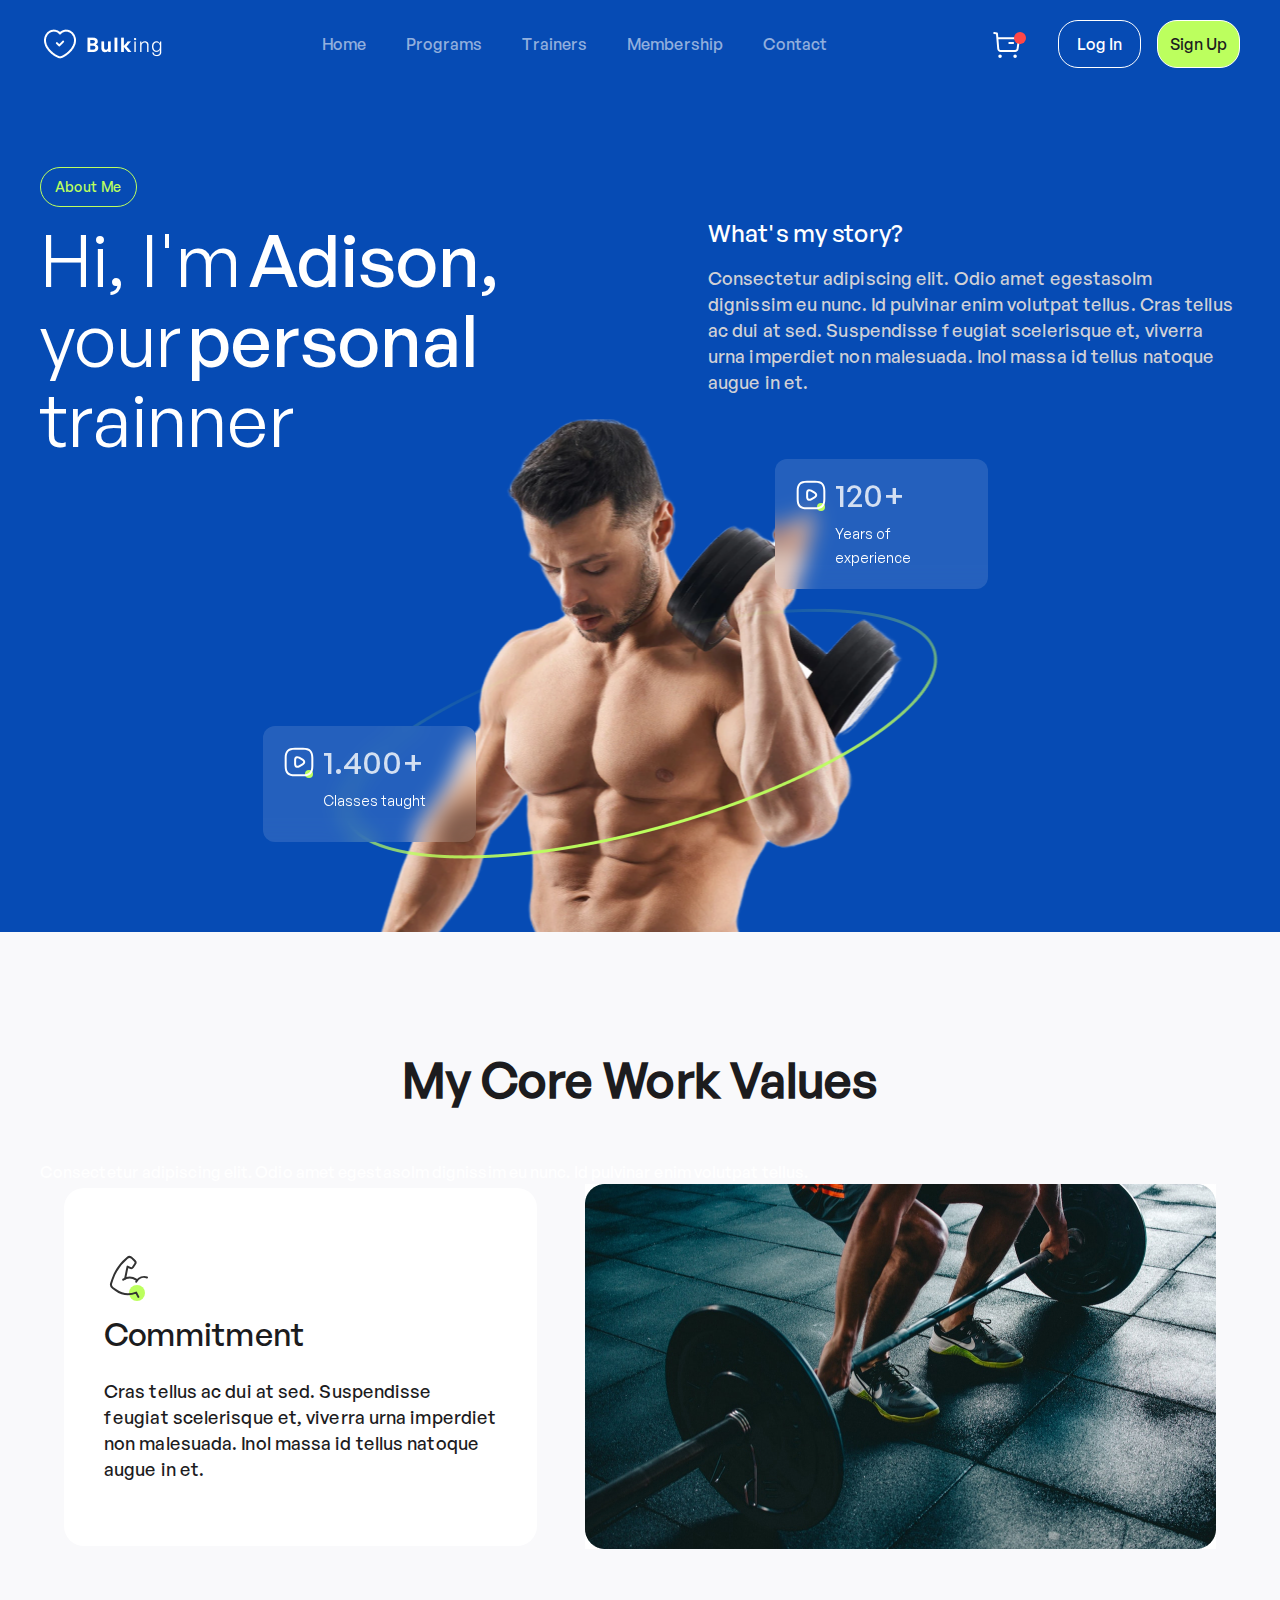
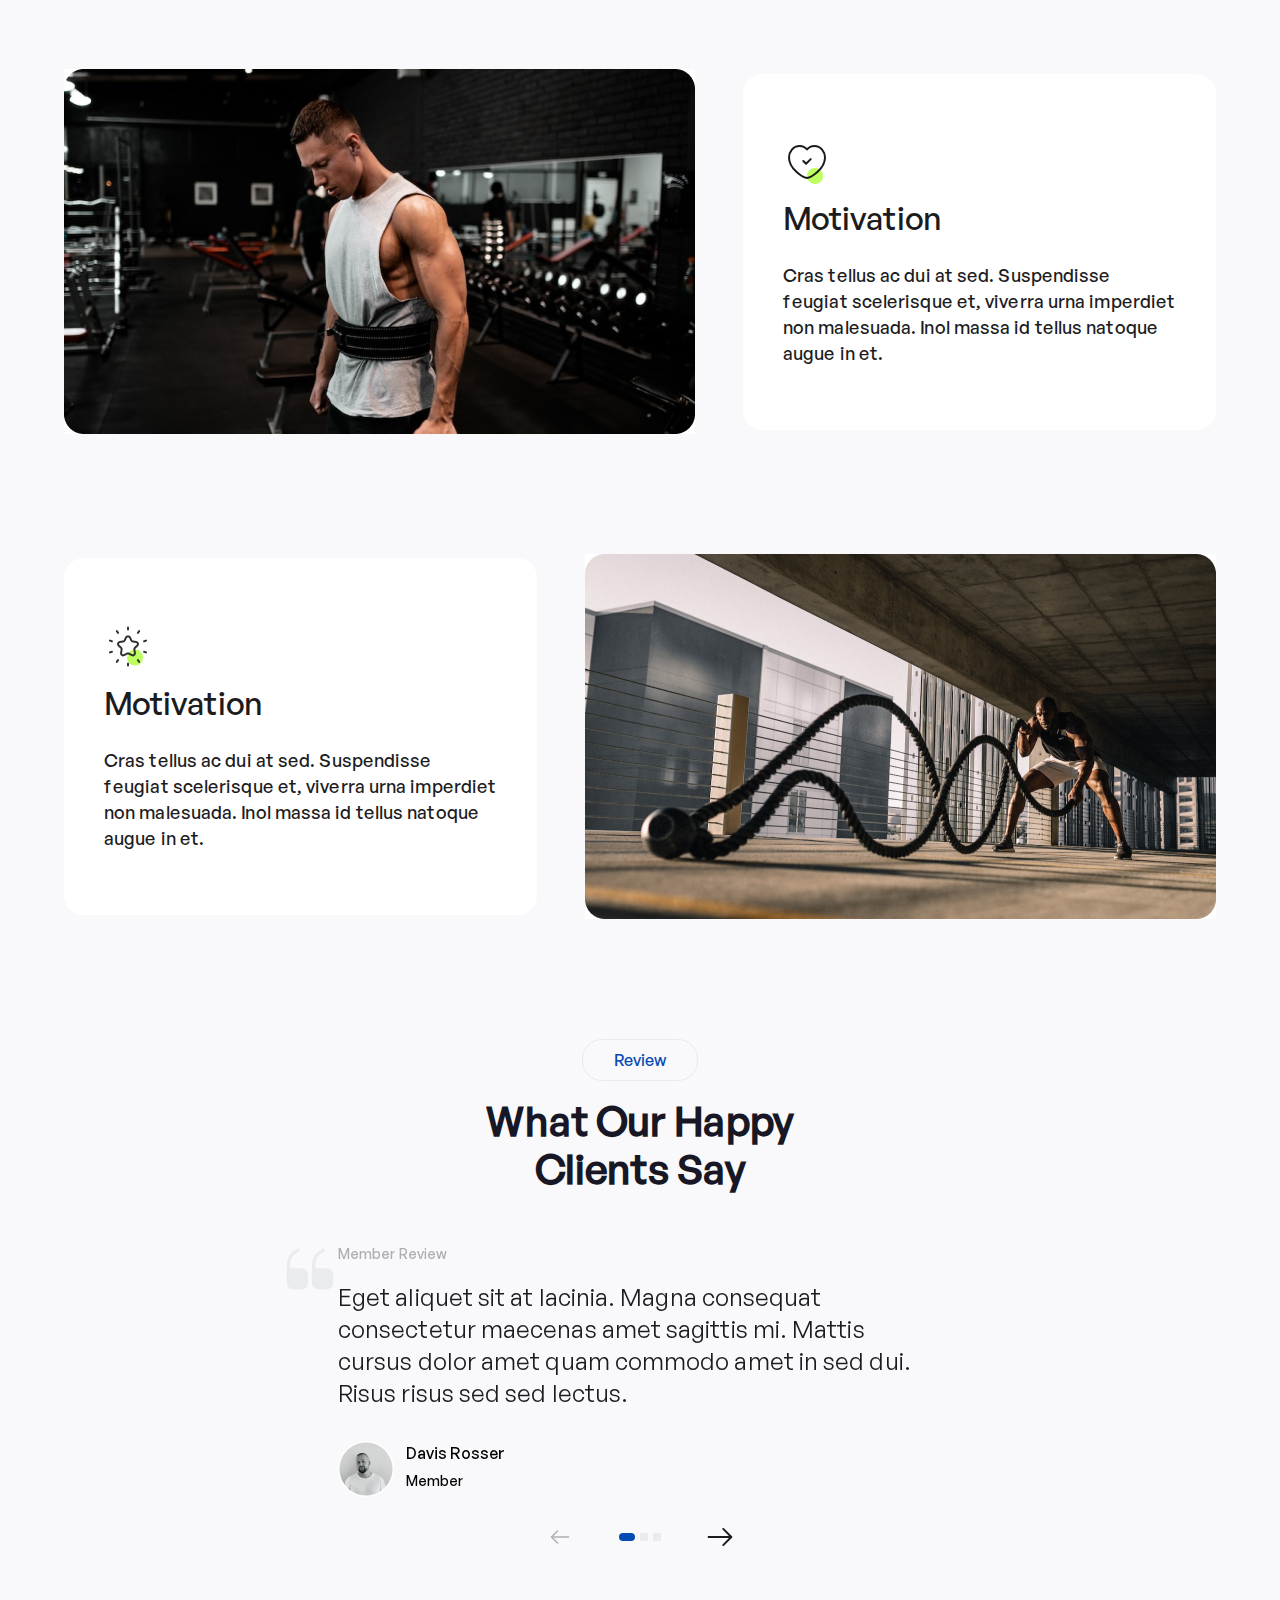
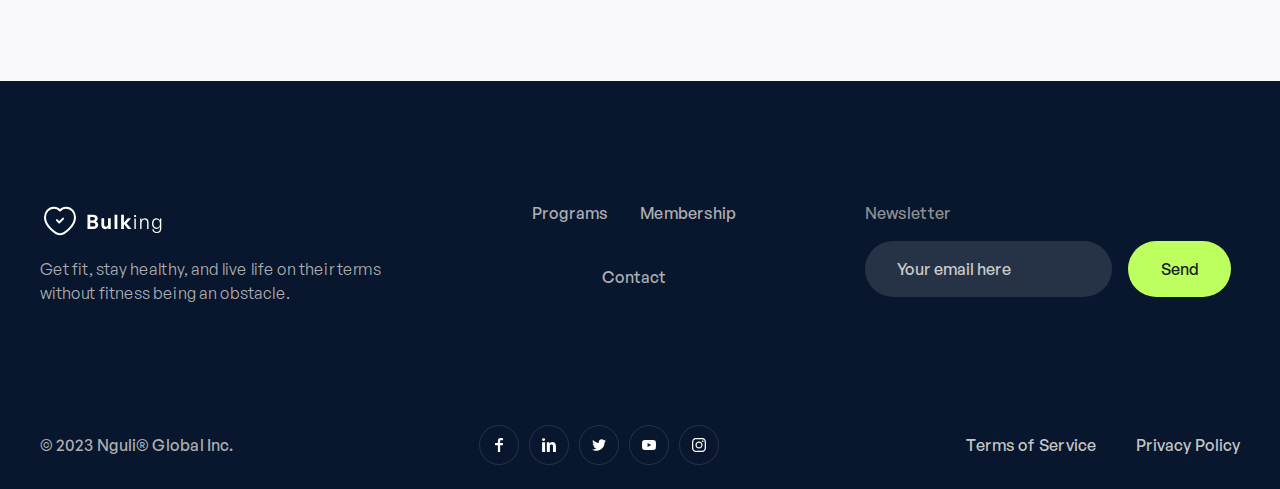
==== commit aa1c1102: "commit" ====
--- a/about-us.html
+++ b/about-us.html
@@ -208,22 +208,13 @@
                 <div class="footer-top-block">
                     <ul class="footer-menu">
                         <li class="footer-item">
-                            <a href="" class="footer-link">Home</a>
+                            <a href="programs.html" class="footer-link">Programs</a>
                         </li>
                         <li class="footer-item">
-                            <a href="" class="footer-link">Programs</a>
+                            <a href="membership.html" class="footer-link">Membership</a>
                         </li>
                         <li class="footer-item">
-                            <a href="" class="footer-link">Membership</a>
-                        </li>
-                        <li class="footer-item">
-                            <a href="" class="footer-link">Blog</a>
-                        </li>
-                        <li class="footer-item">
-                            <a href="" class="footer-link">Contact</a>
-                        </li>
-                        <li class="footer-item">
-                            <a href="" class="footer-link">About Us</a>
+                            <a href="contact.html" class="footer-link">Contact</a>
                         </li>
                     </ul>
                 </div>
--- a/css/main.min.css
+++ b/css/main.min.css
@@ -1 +1 @@
-.slick-slider{position:relative;display:block;box-sizing:border-box;-webkit-user-select:none;-moz-user-select:none;user-select:none;-webkit-touch-callout:none;-khtml-user-select:none;touch-action:pan-y;-webkit-tap-highlight-color:rgba(0,0,0,0)}.slick-list{position:relative;display:block;overflow:hidden;margin:0;padding:0}.slick-list:focus{outline:none}.slick-list.dragging{cursor:pointer;cursor:hand}.slick-slider .slick-track,.slick-slider .slick-list{transform:translate3d(0, 0, 0)}.slick-track{position:relative;top:0;left:0;display:block;margin-left:auto;margin-right:auto}.slick-track:before,.slick-track:after{display:table;content:""}.slick-track:after{clear:both}.slick-loading .slick-track{visibility:hidden}.slick-slide{display:none;float:left;height:100%;min-height:1px}[dir=rtl] .slick-slide{float:right}.slick-slide img{display:block}.slick-slide.slick-loading img{display:none}.slick-slide.dragging img{pointer-events:none}.slick-initialized .slick-slide{display:block}.slick-loading .slick-slide{visibility:hidden}.slick-vertical .slick-slide{display:block;height:auto;border:1px solid rgba(0,0,0,0)}.slick-arrow.slick-hidden{display:none}@font-face{font-family:"GeneralSans-Regular";src:url("../fonts/GeneralSans-Regular.woff2") format("woff2"),url("../fonts/GeneralSans-Regular.woff") format("woff");font-weight:400;font-display:swap;font-style:normal}@font-face{font-family:"GeneralSans-Medium";src:url("../fonts/GeneralSans-Medium.woff2") format("woff2"),url("../fonts/GeneralSans-Medium.woff") format("woff");font-weight:500;font-display:swap;font-style:normal}@font-face{font-family:"GeneralSans-Semibold";src:url("../fonts/GeneralSans-Semibold.woff2") format("woff2"),url("../fonts/GeneralSans-Semibold.woff") format("woff");font-weight:600;font-display:swap;font-style:normal}@font-face{font-family:"Poppins-SemiBold";src:url("../fonts/Poppins-SemiBold.woff2") format("woff2"),url("../fonts/Poppins-SemiBold.woff") format("woff");font-weight:600;font-style:normal;font-display:swap}@font-face{font-family:"Inter-Bold";src:url("../fonts/Inter-Bold.woff2") format("woff2"),url("../fonts/Inter-Bold.woff") format("woff");font-weight:700;font-style:normal;font-display:swap}.select2-container{box-sizing:border-box;display:inline-block;margin:0;position:relative;vertical-align:middle}.select2-container .select2-selection--single{box-sizing:border-box;cursor:pointer;display:block;height:28px;-moz-user-select:none;user-select:none;-webkit-user-select:none}.select2-container .select2-selection--single .select2-selection__rendered{display:block;padding-left:8px;padding-right:20px;overflow:hidden;text-overflow:ellipsis;white-space:nowrap}.select2-container .select2-selection--single .select2-selection__clear{background-color:rgba(0,0,0,0);border:none;font-size:1em}.select2-container[dir=rtl] .select2-selection--single .select2-selection__rendered{padding-right:8px;padding-left:20px}.select2-container .select2-selection--multiple{box-sizing:border-box;cursor:pointer;display:block;min-height:32px;-moz-user-select:none;user-select:none;-webkit-user-select:none}.select2-container .select2-selection--multiple .select2-selection__rendered{display:inline;list-style:none;padding:0}.select2-container .select2-selection--multiple .select2-selection__clear{background-color:rgba(0,0,0,0);border:none;font-size:1em}.select2-container .select2-search--inline .select2-search__field{box-sizing:border-box;border:none;font-size:100%;margin-top:5px;margin-left:5px;padding:0;max-width:100%;resize:none;height:18px;vertical-align:bottom;font-family:sans-serif;overflow:hidden;word-break:keep-all}.select2-container .select2-search--inline .select2-search__field::-webkit-search-cancel-button{-webkit-appearance:none}.select2-dropdown{background-color:#fff;border:1px solid #aaa;border-radius:4px;box-sizing:border-box;display:block;position:absolute;left:-100000px;width:100%;z-index:1051}.select2-results{display:block}.select2-results__options{list-style:none;margin:0;padding:0}.select2-results__option{padding:6px;-moz-user-select:none;user-select:none;-webkit-user-select:none}.select2-results__option--selectable{cursor:pointer}.select2-container--open .select2-dropdown{left:0}.select2-container--open .select2-dropdown--above{border-bottom:none;border-bottom-left-radius:0;border-bottom-right-radius:0}.select2-container--open .select2-dropdown--below{border-top:none;border-top-left-radius:0;border-top-right-radius:0}.select2-search--dropdown{display:block;padding:4px}.select2-search--dropdown .select2-search__field{padding:4px;width:100%;box-sizing:border-box}.select2-search--dropdown .select2-search__field::-webkit-search-cancel-button{-webkit-appearance:none}.select2-search--dropdown.select2-search--hide{display:none}.select2-close-mask{border:0;margin:0;padding:0;display:block;position:fixed;left:0;top:0;min-height:100%;min-width:100%;height:auto;width:auto;opacity:0;z-index:99;background-color:#fff;filter:alpha(opacity=0)}.select2-hidden-accessible{border:0 !important;clip:rect(0 0 0 0) !important;-webkit-clip-path:inset(50%) !important;clip-path:inset(50%) !important;height:1px !important;overflow:hidden !important;padding:0 !important;position:absolute !important;width:1px !important;white-space:nowrap !important}.select2-container--default .select2-selection--single{background-color:#fff;border:1px solid #aaa;border-radius:4px}.select2-container--default .select2-selection--single .select2-selection__rendered{color:#444;line-height:28px}.select2-container--default .select2-selection--single .select2-selection__clear{cursor:pointer;float:right;font-weight:bold;height:26px;margin-right:20px;padding-right:0px}.select2-container--default .select2-selection--single .select2-selection__placeholder{color:#999}.select2-container--default .select2-selection--single .select2-selection__arrow{height:26px;position:absolute;top:1px;right:1px;width:20px}.select2-container--default .select2-selection--single .select2-selection__arrow b{border-color:#888 rgba(0,0,0,0) rgba(0,0,0,0) rgba(0,0,0,0);border-style:solid;border-width:5px 4px 0 4px;height:0;left:50%;margin-left:-4px;margin-top:-2px;position:absolute;top:50%;width:0}.select2-container--default[dir=rtl] .select2-selection--single .select2-selection__clear{float:left}.select2-container--default[dir=rtl] .select2-selection--single .select2-selection__arrow{left:1px;right:auto}.select2-container--default.select2-container--disabled .select2-selection--single{background-color:#eee;cursor:default}.select2-container--default.select2-container--disabled .select2-selection--single .select2-selection__clear{display:none}.select2-container--default.select2-container--open .select2-selection--single .select2-selection__arrow b{border-color:rgba(0,0,0,0) rgba(0,0,0,0) #888 rgba(0,0,0,0);border-width:0 4px 5px 4px}.select2-container--default .select2-selection--multiple{background-color:#fff;border:1px solid #aaa;border-radius:4px;cursor:text;padding-bottom:5px;padding-right:5px;position:relative}.select2-container--default .select2-selection--multiple.select2-selection--clearable{padding-right:25px}.select2-container--default .select2-selection--multiple .select2-selection__clear{cursor:pointer;font-weight:bold;height:20px;margin-right:10px;margin-top:5px;position:absolute;right:0;padding:1px}.select2-container--default .select2-selection--multiple .select2-selection__choice{background-color:#e4e4e4;border:1px solid #aaa;border-radius:4px;box-sizing:border-box;display:inline-block;margin-left:5px;margin-top:5px;padding:0;padding-left:20px;position:relative;max-width:100%;overflow:hidden;text-overflow:ellipsis;vertical-align:bottom;white-space:nowrap}.select2-container--default .select2-selection--multiple .select2-selection__choice__display{cursor:default;padding-left:2px;padding-right:5px}.select2-container--default .select2-selection--multiple .select2-selection__choice__remove{background-color:rgba(0,0,0,0);border:none;border-right:1px solid #aaa;border-top-left-radius:4px;border-bottom-left-radius:4px;color:#999;cursor:pointer;font-size:1em;font-weight:bold;padding:0 4px;position:absolute;left:0;top:0}.select2-container--default .select2-selection--multiple .select2-selection__choice__remove:hover,.select2-container--default .select2-selection--multiple .select2-selection__choice__remove:focus{background-color:#f1f1f1;color:#333;outline:none}.select2-container--default[dir=rtl] .select2-selection--multiple .select2-selection__choice{margin-left:5px;margin-right:auto}.select2-container--default[dir=rtl] .select2-selection--multiple .select2-selection__choice__display{padding-left:5px;padding-right:2px}.select2-container--default[dir=rtl] .select2-selection--multiple .select2-selection__choice__remove{border-left:1px solid #aaa;border-right:none;border-top-left-radius:0;border-bottom-left-radius:0;border-top-right-radius:4px;border-bottom-right-radius:4px}.select2-container--default[dir=rtl] .select2-selection--multiple .select2-selection__clear{float:left;margin-left:10px;margin-right:auto}.select2-container--default.select2-container--focus .select2-selection--multiple{border:solid #000 1px;outline:0}.select2-container--default.select2-container--disabled .select2-selection--multiple{background-color:#eee;cursor:default}.select2-container--default.select2-container--disabled .select2-selection__choice__remove{display:none}.select2-container--default.select2-container--open.select2-container--above .select2-selection--single,.select2-container--default.select2-container--open.select2-container--above .select2-selection--multiple{border-top-left-radius:0;border-top-right-radius:0}.select2-container--default.select2-container--open.select2-container--below .select2-selection--single,.select2-container--default.select2-container--open.select2-container--below .select2-selection--multiple{border-bottom-left-radius:0;border-bottom-right-radius:0}.select2-container--default .select2-search--dropdown .select2-search__field{border:1px solid #aaa}.select2-container--default .select2-search--inline .select2-search__field{background:rgba(0,0,0,0);border:none;outline:0;box-shadow:none;-webkit-appearance:textfield}.select2-container--default .select2-results>.select2-results__options{max-height:200px;overflow-y:auto}.select2-container--default .select2-results__option .select2-results__option{padding-left:1em}.select2-container--default .select2-results__option .select2-results__option .select2-results__group{padding-left:0}.select2-container--default .select2-results__option .select2-results__option .select2-results__option{margin-left:-1em;padding-left:2em}.select2-container--default .select2-results__option .select2-results__option .select2-results__option .select2-results__option{margin-left:-2em;padding-left:3em}.select2-container--default .select2-results__option .select2-results__option .select2-results__option .select2-results__option .select2-results__option{margin-left:-3em;padding-left:4em}.select2-container--default .select2-results__option .select2-results__option .select2-results__option .select2-results__option .select2-results__option .select2-results__option{margin-left:-4em;padding-left:5em}.select2-container--default .select2-results__option .select2-results__option .select2-results__option .select2-results__option .select2-results__option .select2-results__option .select2-results__option{margin-left:-5em;padding-left:6em}.select2-container--default .select2-results__option--group{padding:0}.select2-container--default .select2-results__option--disabled{color:#999}.select2-container--default .select2-results__option--selected{background-color:#ddd}.select2-container--default .select2-results__option--highlighted.select2-results__option--selectable{background-color:#5897fb;color:#fff}.select2-container--default .select2-results__group{cursor:default;display:block;padding:6px}.select2-container--classic .select2-selection--single{background-color:#f7f7f7;border:1px solid #aaa;border-radius:4px;outline:0;background-image:linear-gradient(to bottom, #fff 50%, #eee 100%);background-repeat:repeat-x;filter:progid:DXImageTransform.Microsoft.gradient(startColorstr="#FFFFFFFF", endColorstr="#FFEEEEEE", GradientType=0)}.select2-container--classic .select2-selection--single:focus{border:1px solid #5897fb}.select2-container--classic .select2-selection--single .select2-selection__rendered{color:#444;line-height:28px}.select2-container--classic .select2-selection--single .select2-selection__clear{cursor:pointer;float:right;font-weight:bold;height:26px;margin-right:20px}.select2-container--classic .select2-selection--single .select2-selection__placeholder{color:#999}.select2-container--classic .select2-selection--single .select2-selection__arrow{background-color:#ddd;border:none;border-left:1px solid #aaa;border-top-right-radius:4px;border-bottom-right-radius:4px;height:26px;position:absolute;top:1px;right:1px;width:20px;background-image:linear-gradient(to bottom, #eee 50%, #ccc 100%);background-repeat:repeat-x;filter:progid:DXImageTransform.Microsoft.gradient(startColorstr="#FFEEEEEE", endColorstr="#FFCCCCCC", GradientType=0)}.select2-container--classic .select2-selection--single .select2-selection__arrow b{border-color:#888 rgba(0,0,0,0) rgba(0,0,0,0) rgba(0,0,0,0);border-style:solid;border-width:5px 4px 0 4px;height:0;left:50%;margin-left:-4px;margin-top:-2px;position:absolute;top:50%;width:0}.select2-container--classic[dir=rtl] .select2-selection--single .select2-selection__clear{float:left}.select2-container--classic[dir=rtl] .select2-selection--single .select2-selection__arrow{border:none;border-right:1px solid #aaa;border-radius:0;border-top-left-radius:4px;border-bottom-left-radius:4px;left:1px;right:auto}.select2-container--classic.select2-container--open .select2-selection--single{border:1px solid #5897fb}.select2-container--classic.select2-container--open .select2-selection--single .select2-selection__arrow{background:rgba(0,0,0,0);border:none}.select2-container--classic.select2-container--open .select2-selection--single .select2-selection__arrow b{border-color:rgba(0,0,0,0) rgba(0,0,0,0) #888 rgba(0,0,0,0);border-width:0 4px 5px 4px}.select2-container--classic.select2-container--open.select2-container--above .select2-selection--single{border-top:none;border-top-left-radius:0;border-top-right-radius:0;background-image:linear-gradient(to bottom, #fff 0%, #eee 50%);background-repeat:repeat-x;filter:progid:DXImageTransform.Microsoft.gradient(startColorstr="#FFFFFFFF", endColorstr="#FFEEEEEE", GradientType=0)}.select2-container--classic.select2-container--open.select2-container--below .select2-selection--single{border-bottom:none;border-bottom-left-radius:0;border-bottom-right-radius:0;background-image:linear-gradient(to bottom, #eee 50%, #fff 100%);background-repeat:repeat-x;filter:progid:DXImageTransform.Microsoft.gradient(startColorstr="#FFEEEEEE", endColorstr="#FFFFFFFF", GradientType=0)}.select2-container--classic .select2-selection--multiple{background-color:#fff;border:1px solid #aaa;border-radius:4px;cursor:text;outline:0;padding-bottom:5px;padding-right:5px}.select2-container--classic .select2-selection--multiple:focus{border:1px solid #5897fb}.select2-container--classic .select2-selection--multiple .select2-selection__clear{display:none}.select2-container--classic .select2-selection--multiple .select2-selection__choice{background-color:#e4e4e4;border:1px solid #aaa;border-radius:4px;display:inline-block;margin-left:5px;margin-top:5px;padding:0}.select2-container--classic .select2-selection--multiple .select2-selection__choice__display{cursor:default;padding-left:2px;padding-right:5px}.select2-container--classic .select2-selection--multiple .select2-selection__choice__remove{background-color:rgba(0,0,0,0);border:none;border-top-left-radius:4px;border-bottom-left-radius:4px;color:#888;cursor:pointer;font-size:1em;font-weight:bold;padding:0 4px}.select2-container--classic .select2-selection--multiple .select2-selection__choice__remove:hover{color:#555;outline:none}.select2-container--classic[dir=rtl] .select2-selection--multiple .select2-selection__choice{margin-left:5px;margin-right:auto}.select2-container--classic[dir=rtl] .select2-selection--multiple .select2-selection__choice__display{padding-left:5px;padding-right:2px}.select2-container--classic[dir=rtl] .select2-selection--multiple .select2-selection__choice__remove{border-top-left-radius:0;border-bottom-left-radius:0;border-top-right-radius:4px;border-bottom-right-radius:4px}.select2-container--classic.select2-container--open .select2-selection--multiple{border:1px solid #5897fb}.select2-container--classic.select2-container--open.select2-container--above .select2-selection--multiple{border-top:none;border-top-left-radius:0;border-top-right-radius:0}.select2-container--classic.select2-container--open.select2-container--below .select2-selection--multiple{border-bottom:none;border-bottom-left-radius:0;border-bottom-right-radius:0}.select2-container--classic .select2-search--dropdown .select2-search__field{border:1px solid #aaa;outline:0}.select2-container--classic .select2-search--inline .select2-search__field{outline:0;box-shadow:none}.select2-container--classic .select2-dropdown{background-color:#fff;border:1px solid rgba(0,0,0,0)}.select2-container--classic .select2-dropdown--above{border-bottom:none}.select2-container--classic .select2-dropdown--below{border-top:none}.select2-container--classic .select2-results>.select2-results__options{max-height:200px;overflow-y:auto}.select2-container--classic .select2-results__option--group{padding:0}.select2-container--classic .select2-results__option--disabled{color:gray}.select2-container--classic .select2-results__option--highlighted.select2-results__option--selectable{background-color:#3875d7;color:#fff}.select2-container--classic .select2-results__group{cursor:default;display:block;padding:6px}.select2-container--classic.select2-container--open .select2-dropdown{border-color:#5897fb}*{margin:0;padding:0;box-sizing:border-box}a{color:inherit;text-decoration:none}ul{list-style:none}button{border:0;background:rgba(0,0,0,0);cursor:pointer;font:inherit}img{max-width:100%;display:block}input{background:rgba(0,0,0,0);border:0;outline:0;font:inherit}input::-moz-placeholder{color:inherit;font:inherit}input::placeholder{color:inherit;font:inherit}textarea{background:rgba(0,0,0,0);border:0;outline:0;font:inherit}textarea::-moz-placeholder{color:inherit;font:inherit}textarea::placeholder{color:inherit;font:inherit}select{color:inherit;font:inherit}body{font-family:"GeneralSans-Medium";font-size:16px;line-height:24px;font-weight:500;color:#fff;letter-spacing:.005em;background:#f9f9fb;min-height:100vh;display:flex;flex-direction:column;min-width:320px}body.hiden{overflow-y:hidden}main{flex:1}.container{max-width:1200px;width:100%;margin:0 auto}@media(max-width: 1250px){.container{padding:0 10px}}.inner-title{font-size:40px;line-height:48px;color:#171725;text-align:center}.inner-subtitle{display:block;width:116px;padding:8px 0;margin:0 auto 16px;border:1px solid #e9ebed;border-radius:20px;color:#064bb4;text-align:center}.burger{display:none}@media(max-width: 980px){.burger{position:relative;z-index:5;display:block;width:60px;height:40px;background:url(../img/burger.svg) no-repeat center;transition:.3s linear}.burger.active{background:url(../img/close.svg) no-repeat center}.burger-black{background:url(../img/burger-black.svg) no-repeat center}}.header{height:88px}@media(max-width: 590px){.header{height:140px}}.header-fixed{padding:20px 0;position:fixed;top:0;left:0;right:0;z-index:3;background-color:#f9f9fb}@media(max-width: 590px){.header-fixed{height:140px}}.header-navbar{display:flex;justify-content:space-between;align-items:center}@media(max-width: 980px){.header-navbar{gap:30px}}@media(max-width: 980px){.header .nav{background:#064bb4;position:absolute;z-index:3;top:0;right:0;left:100%;bottom:0;height:100vh;display:flex;justify-content:center;align-items:center;overflow-x:hidden;transition:.4s linear}.header .nav.active{left:0}}.header .menu{display:flex;gap:40px}@media(max-width: 980px){.header .menu{flex-direction:column;align-items:center}}.header .link{color:#8e8e93;letter-spacing:.08px}.header .link.active{color:#1c1c1e}.header-block{display:flex;align-items:center;gap:32px}@media(max-width: 980px){.header-block{flex:1;justify-content:flex-end}}@media(max-width: 590px){.header-block{position:absolute;top:75px;left:0;width:100%;justify-content:center}}.header .acuont{display:flex;gap:16px}@media(max-width: 590px){.header .acuont{gap:32px}}.header .acuont .link{text-transform:capitalize;line-height:22px;padding:12px 0;color:#1c1c1e;text-align:center;width:83px;border:1px solid #000;border-radius:20px;transition:.3s linear}.header .acuont .link.active{background:#bcff5e;color:#1c1c1e;pointer-events:none;border-color:rgba(0,0,0,0)}.hero{padding-bottom:98px;background:#064bb4}.hero .header .link{color:#fff;opacity:.56}.hero .header .link:hover{opacity:1}.hero .header .header-fixed{background-color:#064bb4}.hero .header .acuont .link{border:1px solid #fff;color:#fff;opacity:1}.hero .header .acuont .link.active,.hero .header .acuont .link:hover{background:#bcff5e;color:#1c1c1e}.hero-midle{display:flex;background:url(../img/main.png) no-repeat right -20px bottom -185px;padding:66px 0 120px;justify-content:space-between}@media(max-width: 980px){.hero-midle{background:none}}.hero-content{max-width:616px;width:100%}@media(max-width: 850px){.hero-content{max-width:100%}}.hero-title{font-family:"GeneralSans-Regular";font-size:72px;line-height:80px;font-weight:400}.hero-title span{font-family:"GeneralSans-Medium";font-size:72px;line-height:80px;font-weight:500}@media(max-width: 390px){.hero-title{font-size:52px;line-height:70px}}.hero-text{font-family:"GeneralSans-Regular";font-size:16px;line-height:24px;font-weight:400;color:#c7c7cc;margin:16px 0 48px;max-width:462px;width:100%}.hero-link{display:block;margin-bottom:80px;padding:16px 0;text-align:center;width:176px;background:#bcff5e;border-radius:24px;color:#1c1c1e}.hero-brand span{margin-bottom:24px;display:block;font-size:14px;line-height:22px}.hero-brand-img{display:flex;gap:32px}.hero-bottom{display:flex;gap:64px;flex-wrap:wrap}.hero-program{display:flex;background:#fff;box-shadow:64px 64px 80px rgba(8,23,45,.16);border-radius:20px}@media(max-width: 980px){.hero-program{justify-content:center;flex-wrap:wrap;gap:30px;padding:20px 0}}.hero-program .program-block{width:291px;padding:24px;cursor:pointer;transition:.3s linear;background:#fff}@media(max-width: 980px){.hero-program .program-block{box-shadow:0 12px 10px rgba(233,235,237,.5490196078)}}.hero-program .program-block.active{background-color:#bcff5e}.hero-program .program-block:first-child{border-radius:20px 0 0 20px}.hero-program .program-block:last-child{border-radius:0 20px 20px 0}.hero-program .program-title{display:block;font-size:20px;line-height:28px;color:#1c1c1e;margin:24px 0 12px}.hero-program .program-text{color:#636366;font-family:"GeneralSans-Regular";font-size:16px;line-height:24px;font-weight:400;margin-bottom:24px}.hero-program .program-link{display:block;font-size:14px;line-height:22px;color:#1c1c1e;width:98px;background:url(../img/arow-icon.svg) no-repeat right center}.hero-brend-img{display:flex;gap:32px;flex-wrap:wrap}@media(max-width: 450px){.hero-brend-img{justify-content:center}}.hero .program-descript .title{font-size:40px;line-height:48px}.hero .program-descript .text{font-family:"GeneralSans-Regular";font-size:16px;line-height:24px;font-weight:400;color:#d1d1d6;margin-top:16px}.hero .rate{width:348px;position:relative}@media(max-width: 980px){.hero .rate{width:200px}}@media(max-width: 850px){.hero .rate{display:none}}.hero .rate-muscle{padding:12px;width:103px;background:rgba(255,255,255,.12);-webkit-backdrop-filter:blur(10px);backdrop-filter:blur(10px);border-radius:12px;position:absolute;right:80px;top:20%}@media(max-width: 980px){.hero .rate-muscle{top:0;right:0}}.hero .rate .title{font-family:"GeneralSans-Regular";font-size:14px;line-height:22px;font-weight:400;opacity:.8;margin:8px 0 4px;display:block}.hero .rate .text{font-family:"GeneralSans-Semibold";font-size:18px;line-height:26px;font-weight:600}.hero .rate-heart{width:106px;height:116px;background:rgba(255,255,255,.12);-webkit-backdrop-filter:blur(10px);backdrop-filter:blur(10px);border-radius:12px;padding:12px;position:absolute;left:-20px;bottom:20px}@media(max-width: 980px){.hero .rate-heart{left:auto;bottom:0;right:0}}.offer{padding:120px 0}.offer-title{font-size:48px;line-height:56px;text-transform:capitalize;max-width:582px;width:100%;color:#1c1c1e;text-align:center;margin:0 auto 52px auto}.offer-wrapper{display:flex;align-items:center;justify-content:center;flex-direction:row;gap:48px;flex-wrap:wrap}.offer-wrapper:nth-of-type(even){flex-direction:row-reverse;margin-top:120px}.offer-content{max-width:521px;width:100%;color:#1c1c1e;border-radius:20px;background-color:#fff;padding:32px 40px}.offer-content .title{display:block;font-size:32px;line-height:40px;margin:16px 0 40px}@media(max-width: 590px){.offer-content{padding:15px 20px}}.offer-item{padding-left:48px;background:url(../img/checkes.svg) no-repeat left center;font-size:18px;line-height:26px}.offer-item:not(:last-child){margin-bottom:29px}.offer-btn{display:block;width:150px;padding:16px 0;font-size:18px;line-height:26px;margin-top:80px;background:#bcff5e;border-radius:24px}.offer-img{max-width:613px;width:100%}.membership{padding:120px 0}.membership-title{max-width:776px;width:100%;margin:0 auto}.membership-wrapper{display:flex;justify-content:center;gap:40px;margin-top:43px;flex-wrap:wrap}.membership-plan{padding:40px 35px;background:#fff;border:1px solid #e9ebed;border-radius:20px;width:320px;color:#1c1c1e;transition:.3s linear;cursor:pointer}.membership-plan.active{background:#064bb4;color:#fff}.membership-plan.active .membership-item{background:url(../img/checked-active.svg) no-repeat left center}.membership-plan.active .plan{color:#fff}.membership-plan .price{display:block;font-size:40px;line-height:48px;margin-bottom:12px}.membership-plan .price small{font-size:16px;line-height:24px;color:#aeaeb2}.membership-plan .plan{display:block;font-size:20px;line-height:28px;color:#064bb4}.membership-list{margin:32px 0}.membership-item{padding-left:40px;font-size:15px;line-height:28px;background:url(../img/checkes.svg) no-repeat left center}.membership-item:not(:last-child){margin-bottom:24px}.membership-btn{padding:12px 16px;text-align:center;width:100%;background:#bcff5e;border-radius:20px;font-size:14px;line-height:22px}.review{padding:120px 0 184px}.review-title{width:317px;margin:0 auto 48px}.review .slider-wrapper{max-width:604px;width:100%;margin:0 auto;position:relative}.review .slider-wrapper::after{content:"";position:absolute;left:-56px;top:0;width:56px;height:56px;background:url(../img/quote-up.svg) no-repeat center}@media(max-width: 768px){.review .slider-wrapper::after{display:none}}.review .slider-wrapper .slider-subtitle{font-size:14px;line-height:22px;color:#aeaeb2}.review .slider-wrapper .slider-text{margin:16px 0 32px;font-family:"GeneralSans-Regular";font-size:24px;line-height:32px;font-weight:400;color:#1c1c1e}.review .slider-avatar{position:relative;padding-left:68px;height:56px}.review .slider-avatar figure{position:absolute;left:0}.review .avatar-name{display:block;font-size:16px;line-height:24px;color:#000;margin-bottom:5px}.review .avatar-job{display:block;font-weight:400;font-size:14px;line-height:22px;color:#000}.review .slick-btn{position:absolute;width:32px;height:32px;display:flex;justify-content:center;align-items:center;bottom:-56px;transition:.3s linear}.review .slick-next{right:42%;background:url(../img/arrow-right.svg) no-repeat center}.review .slick-next.active{background:url(../img/arrow-big-right.svg) no-repeat center}.review .slick-prev{left:42%;background:url(../img/arrow-left.svg) no-repeat center}.review .slick-prev.active{background:url(../img/arrow-big-left.svg) no-repeat center}.review .slick-dots{display:flex;gap:5px;position:absolute;bottom:-44px;left:50%;transform:translateX(-50%)}.review .slick-dots li{font-size:0;line-height:0;width:8px;height:8px;background:#e9ebed;transition:.3s linear}.review .slick-dots li.slick-active{width:16px;border-radius:8px;background:#064bb4}.review .slick-dots button{font-size:0;line-height:0}.started{background:#064bb4;padding:80px 0}.started-wrapper{display:flex;align-items:center;justify-content:space-between;gap:50px;flex-wrap:wrap}.started-content{max-width:627px;width:100%}.started-title{font-size:48px;line-height:56px;font-weight:500;margin-bottom:16px}.started-text{font-family:"GeneralSans-Regular";font-size:16px;line-height:24px;font-weight:400}.started-link{display:block;text-align:center;width:170px;background:#bcff5e;border-radius:24px;padding:16px 0;color:#1c1c1e}.programs{padding:74px 0 120px}.programs .hero-program{justify-content:center;box-shadow:none;background:rgba(0,0,0,0)}.programs-title{max-width:426px;width:100%;margin:0 auto 48px}.faqs{padding:120px 0 120px;color:#1c1c1e}@media(max-width: 768px){.faqs{padding:0}}.faqs-wrapper{display:flex;align-items:flex-start;gap:80px;flex-wrap:wrap;justify-content:center}.faqs-title{font-size:72px;line-height:80px;padding-bottom:16px}.faqs-content{max-width:421px;width:100%}.faqs-tabs{max-width:699px;width:100%}.faqs-text{font-weight:400;line-height:24px;font-size:16px;color:#636366;padding-bottom:48px}.faqs-link{border-radius:24px;background:#bcff5e;display:block;max-width:176px;width:100%;padding:16px;text-align:center}.faqs .tabs-title{display:block;font-size:24px;line-height:32px;max-width:504px;width:100%;margin-bottom:36px}.faqs .tab-block-title{display:block;font-size:20px;line-height:28px;letter-spacing:.1px;position:relative;cursor:pointer;margin-bottom:0}.faqs .tab-block-title::after{content:"";width:24px;height:24px;position:absolute;right:0;top:50%;transform:translateY(-50%);background:url(../img/plus-circle.svg) no-repeat center;transition:.3s linear}.faqs .tab-block-title.active{pointer-events:none;margin-bottom:15px}.faqs .tab-block-title.active::after{background:url(../img/minus-cirlce.svg) no-repeat center}.faqs .tab-block{padding:12px 0}.faqs .tab-block:not(:last-child){margin-bottom:15px}.faqs .tab-content{display:none}.trainning{color:#1c1c1e;padding:48px 0 182px}@media(max-width: 450px){.trainning{padding:48px 0}}.trainning-title{font-size:72px;line-height:80px;letter-spacing:.36px}@media(max-width: 450px){.trainning-title{font-size:60px;line-height:70px}}.trainning-title span{font-weight:400}@media(max-width: 590px){.trainning-title span{display:block}}.trainning-subtitle{display:block;font-weight:400;letter-spacing:.08px;max-width:462px;width:100%;color:#636366}.trainning .burger{background:url(../img/burger-black.svg) no-repeat center}.trainning-wrapper{display:flex;gap:80px;flex-wrap:wrap;justify-content:center;align-items:flex-start}@media(max-width: 1200px){.trainning-wrapper{gap:40px}}.trainning-content{max-width:720px;width:100%}.trainning-detales{max-width:400px;width:100%}@media(max-width: 590px){.trainning-detales{max-width:100%}}.trainning-features{display:flex;gap:24px;margin-top:32px;flex-wrap:wrap}.trainning .features-block{display:flex;gap:8px}.trainning-video{margin:32px 0;max-width:720px;width:100%;position:relative}.trainning-video::after{content:"";position:absolute;z-index:1;top:0;right:0;bottom:0;left:0;background:url(../img/video.jpg) no-repeat center;transition:.2s linear}.trainning-video.hide::after{opacity:0;z-index:-1}.trainning-video video{width:99%;border-radius:16px}.trainning .video-btn{width:64px;height:64px;position:absolute;left:50%;top:50%;transform:translate(-50%, -50%);z-index:2;cursor:pointer;background:url(../img/play.png) no-repeat center;border-radius:50%;transition:.2s linear}.trainning .video-btn.hide{opacity:0;z-index:-1}.trainning h2{margin-bottom:16px}.trainning .trainning-text{margin-bottom:32px;color:#636366}.trainning-detales{display:flex;flex-direction:column;padding:24px;background:#fff;border-radius:20px}.trainning .detales-title{font-size:18px;font-weight:600;line-height:26px;letter-spacing:.09px;margin-bottom:8px}.trainning .detales-text{font-weight:400;letter-spacing:.08px;color:#636366}.trainning .detales-list{margin:32px 0;display:flex;flex-direction:column;justify-content:center;align-items:flex-start;gap:16px}.trainning .detales-item{color:#8e8e93;background-position:left center;background-repeat:no-repeat;padding-left:36px}.trainning .detales-item.clock{background-image:url(../img/clock.svg)}.trainning .detales-item.star{background-image:url(../img/star.svg)}.trainning .detales-item.award{background-image:url(../img/award.svg)}.trainning .detales-item.calendar{background-image:url(../img/calendar.svg)}.trainning .detales-item span{color:#1c1c1e}.trainning .detales-btn{max-width:351px;width:100%;text-align:center;background:#bcff5e;padding:16px;border-radius:24px;margin:0 auto}.allplans{padding:66px 0 40px}.allplans-title{max-width:530px;width:100%;margin:0 auto 55px}.allplans .plans{display:flex;gap:32px;justify-content:center;flex-wrap:wrap}.allplans .plan-block{width:288px;padding:32px 24px;border-radius:24px;background:#fff;color:#1c1c1e;transition:.3s linear;cursor:pointer}.allplans .plan-block.active{background:#064bb4}.allplans .plan-block.active .prise{color:#fff}.allplans .plan-block.active .plan-title{color:#fff}.allplans .plan-block.active .plan-text{color:#f2f2f7}.allplans .plan-prise{display:flex;align-items:flex-end;gap:5px;color:#1c1c1e;text-align:center;font-size:40px;line-height:48px;letter-spacing:.2px}.allplans .plan-prise .month{color:#aeaeb2;font-size:16px;line-height:24px;letter-spacing:.08px}.allplans .plan-title{display:block;color:#064bb4;font-size:20px;line-height:28px;letter-spacing:.1px;margin:12px 0 16px}.allplans .plan-text{color:#3a3a3c;margin-bottom:24px}.allplans .plan-link{border-radius:20px;background:#bcff5e;display:block;padding:12px 0;font-size:14px;letter-spacing:.07px;line-height:22px;text-align:center}.allplans .plan-table{margin-top:40px;position:relative;height:620px}.allplans .table{display:block;width:100%;color:#1c1c1e;position:absolute;left:0;right:0;top:0;bottom:0;opacity:0;z-index:-1}.allplans .table.active{opacity:1;z-index:1}.allplans .table tbody{width:100%;display:block}.allplans .table tr:first-child{padding:16px 12px}.allplans .table tr:first-child th{color:#064bb4;font-family:"GeneralSans-Semibold";font-size:18px;line-height:24px;font-weight:600;letter-spacing:.09px}.allplans .table tr{display:flex;justify-content:space-between;padding:16px 12px;width:100%}.allplans .table tr:nth-child(odd){background:#fff}.allplans .table td{width:25.5%}.allplans .table td:first-child{width:20%}.allplans .table td:not(:first-child){text-align:center}.allplans .table .checked{background:url(../img/checked.svg) no-repeat center}.allplans .table .checked-error{background:url(../img/error-checked.svg) no-repeat center}.program-plan{padding-top:48px}.program-plan .content-title{color:#1c1c1e;font-size:72px;line-height:80px;letter-spacing:.36px}.program-plan .content-title span{font-weight:400}.program-plan .content-subtitle{max-width:462px;width:100%;color:#636366;font-weight:400;letter-spacing:.08px;margin-top:16px}.program-plan .content-features{display:flex;gap:24px;margin-top:32px}.program-plan .content-features-block{display:flex;align-items:center;padding:12px;border-radius:16px;background:#f9f9fb;-webkit-backdrop-filter:blur(10px);backdrop-filter:blur(10px);gap:8px}.program-plan .content-features-block .features-block-number{display:block;color:#aeaeb2;font-size:14px;line-height:22px;letter-spacing:.07px}.program-plan .content-features-block .features-block-text{display:block;color:#064bb4;font-size:18px;line-height:26px;letter-spacing:.09px}.program-plan .content-article{max-width:721px;width:100%}.program-plan .content-article h2{color:#1c1c1e;font-size:24px;font-weight:500;line-height:32px;letter-spacing:.12px;margin:32px 0 16px}.program-plan .content-article p{color:#636366;font-size:18px;font-weight:400;line-height:26px;letter-spacing:.09px}.program-plan .content-article ol{margin-top:20px;margin-left:20px}.program-plan .content-article li{color:#636366;font-size:18px;font-weight:400;line-height:26px;letter-spacing:.09px}.program-plan .package-reserve{color:#1c1c1e;max-width:399px;width:100%;border-radius:20px;background:#fff;padding:24px}.program-plan .program-plan-wrapper{display:flex;align-items:center;gap:80px;flex-wrap:wrap}.program-plan .package-title{font-family:"GeneralSans-Medium";font-size:18px;line-height:26px;font-weight:600;color:#1c1c1e;letter-spacing:.09px}.program-plan .package-text{font-family:"GeneralSans-Regular";font-size:16px;line-height:24px;font-weight:400;color:#636366;letter-spacing:.08px;margin-bottom:32px}.program-plan .features-list-subtitle{display:block;font-family:"GeneralSans-Semibold";font-size:16px;line-height:24px;font-weight:500;font-size:16px;font-weight:500;line-height:24px;letter-spacing:.08px;margin-bottom:16px}.program-plan .features-list-items{display:flex;gap:20px;flex-direction:column}.program-plan .features-item{background:url(../img/checkes.svg) no-repeat left center;padding-left:40px;color:#1c1c1e;font-size:16px;line-height:30px;letter-spacing:.08px}.program-plan .select-title{display:block;color:#1c1c1e;font-size:14px;line-height:22px;letter-spacing:.07px;margin:32px 0 8px}.program-plan .select option{width:350px}.program-plan .select{width:350px}.program-plan .select2-container .select2-selection--single{height:52px}.program-plan .select2-container .select2-selection--single .select2-selection__rendered{padding:14px 36px 14px 16px}.program-plan .select2-container--default .select2-selection--single .select2-selection__rendered{color:#aeaeb2;font-family:"GeneralSans-Medium";font-size:16px;line-height:24px;font-weight:500;letter-spacing:.08px}.program-plan .select2-container--default .select2-selection--single .select2-selection__arrow b{border-color:#292d32 rgba(0,0,0,0) rgba(0,0,0,0) rgba(0,0,0,0);border-style:solid;border-width:10px 10px 0 10px;height:0;left:auto;margin-left:-16px;margin-top:8px;position:absolute;top:50%;width:0}.program-plan .select2-container--default .select2-selection--single{background-color:#fff;border:1px solid #aaa;border-radius:16px}.program-plan .price-permonth{margin:32px 0}.program-plan .permonth-number{color:#000;font-size:40px;line-height:48px;letter-spacing:.2px}.program-plan .per-month-text{color:#8e8e93;font-family:"GeneralSans-Regular";font-size:14px;line-height:22px;font-weight:400;letter-spacing:.07px}.program-plan .package-btn{padding:16px;border-radius:24px;border:1px solid #1c1c1e;max-width:351px;width:100%;margin-top:24px;transition:.3s linear}.program-plan .package-btn:hover,.program-plan .package-btn:focus{transition:.3s linear;transform:scale(0.95)}.program-plan .plan-link{border:none;background:#bcff5e;margin:auto}.select2-results__option{color:#aeaeb2}.select2-container--default .select2-results__option--highlighted.select2-results__option--selectable{color:#fff}.payment{color:#09080d;padding:74px 0 120px}.payment-wrapper{display:flex;gap:79px;align-items:flex-start}.payment-title{font-size:32px;line-height:40px;letter-spacing:.16px;margin-bottom:48px}.payment-detales{max-width:722px;width:100%}.payment-subtitle{font-size:20px;line-height:28px;letter-spacing:.1px}.payment-method{display:flex;align-items:center;padding:24px 16px;border-radius:32px;border:1px solid #e9ebed;background:#fff;margin-top:24px}.payment-method input{width:0;height:0;position:absolute}.payment-method input:checked~label::before{background:url(../img/checked-payment.svg) no-repeat center}.payment-method label{width:100%}.payment-method label::before{content:"";display:block;width:24px;height:24px;border-radius:50%;border:1px solid #e9ebed}.payment-method .paypal{background:url(../img/paypal.svg) no-repeat left 60px center}.payment-method .pay{background:url(../img/applepay.svg) no-repeat left 60px center}.payment-text{display:block;color:#8e8e93;letter-spacing:.08px;margin:32px 0}.payment-field{display:flex;flex-direction:column;gap:8px;margin-bottom:24px}.payment-field label{color:#1c1c1e;font-size:14px;line-height:22px;letter-spacing:.07px}.payment-field input{max-width:721px;width:100%;padding:14px 16px;border-radius:24px;border:1px solid #e9ebed;background:#fff}.payment-code{display:flex;gap:25px;margin-bottom:24px}.payment-code .code-info{width:224px;display:flex;flex-direction:column;gap:8px}.payment-code .code-info input{padding:14px 16px;border-radius:24px;border:1px solid #e9ebed;background:#fff}.payment-code label{color:#1c1c1e;font-size:14px;line-height:22px;letter-spacing:.07px}.payment .save-card{margin-bottom:48px}.payment .save-card label{display:flex;align-items:center;width:115px;gap:12px}.payment .save-card label::before{content:"";display:block;width:24px;height:24px;border-radius:50%;border:1px solid #e9ebed;background:#fff}.payment .save-card input{width:0;height:0;position:absolute}.payment .save-card input:checked~label::before{background:url(../img/checked-payment.svg) no-repeat center}.payment .payment-btn{color:#1c1c1e;letter-spacing:.08px;border-radius:24px;background:#bcff5e;padding:16px 0;width:204px}.payment-reserve{display:flex;flex-direction:column;gap:32px;margin-top:56px;padding:24px;border-radius:20px;background:#fff}.payment .permonth-number{color:#000;font-size:40px;line-height:48px;letter-spacing:.2px}.payment .per-month-text{color:#8e8e93;font-family:"GeneralSans-Regular";font-size:14px;line-height:22px;font-weight:400;letter-spacing:.07px}.payment-serve-title{display:block;color:#1c1c1e;font-size:18px;font-weight:600;line-height:26px;letter-spacing:.09px;margin-bottom:8px}.payment-serve-text{color:#636366;font-size:16px;font-weight:400;line-height:24px;letter-spacing:.08px}.payment .features-list-subtitle{display:block;color:#1c1c1e;letter-spacing:.08px}.payment .features-item{background:url(../img/checkes.svg) no-repeat left center;padding-left:40px;color:#1c1c1e;line-height:34px;letter-spacing:.08px;margin-top:16px}.payment .select-title{display:block;color:#1c1c1e;font-size:14px;line-height:22px;letter-spacing:.07px;margin-bottom:8px}.payment .select option{width:350px}.payment .select{width:350px}.payment .select2-container .select2-selection--single{height:52px}.payment .select2-container .select2-selection--single .select2-selection__rendered{padding:14px 36px 14px 16px}.payment .select2-container--default .select2-selection--single .select2-selection__rendered{color:#aeaeb2;font-family:"GeneralSans-Medium";font-size:16px;line-height:24px;font-weight:500;letter-spacing:.08px}.payment .select2-container--default .select2-selection--single .select2-selection__arrow b{border-color:#292d32 rgba(0,0,0,0) rgba(0,0,0,0) rgba(0,0,0,0);border-style:solid;border-width:10px 10px 0 10px;height:0;left:auto;margin-left:-16px;margin-top:8px;position:absolute;top:50%;width:0}.payment .select2-container--default .select2-selection--single{background-color:#fff;border:1px solid #aaa;border-radius:16px}.about-me{padding-bottom:0}.about-me .hero-midle{flex-direction:column;align-items:center;padding:79px 0 0;background:rgba(0,0,0,0)}.about-me .hero-content{max-width:100%;display:flex;justify-content:space-between;gap:50px;align-items:flex-start}.about-me-hero{max-width:485px;width:100%}.about-me .hero-subtitle{color:#bcff5e;font-size:14px;line-height:22px;letter-spacing:.07px;border-radius:20px;border:1px solid #bcff5e;padding:8px 0;width:97px;display:block;margin-bottom:12px;text-align:center}.about-me .hero-title{display:flex;flex-wrap:wrap;-moz-column-gap:6px;column-gap:6px}.about-me .hero-story{padding-top:50px;max-width:532px;width:100%}.about-me .hero-story span{display:block;margin-bottom:16px;font-size:24px;line-height:32px;letter-spacing:.12px}.about-me .hero-story p{color:#d1d1d6;font-size:18px;font-weight:400;line-height:26px;letter-spacing:.09px}.about-me .rate{width:595px;background:url(../img/aboutme-img.png) no-repeat center bottom;height:513px;margin-top:-40px}.about-me .rate-muscle{padding:20px;width:213px;border-radius:12px;position:absolute;right:-50px;top:40px;display:flex;gap:8px;align-items:flex-start}.about-me .rate-muscle .title{letter-spacing:.16px;font-family:"GeneralSans-Medium";font-size:32px;line-height:1;font-weight:500;margin:0;margin-bottom:10px}.about-me .rate-muscle .text{font-size:14px;font-weight:400;line-height:22px;letter-spacing:.07px;font-family:"GeneralSans-Regular";font-size:14px;line-height:22px;font-weight:400}.about-me .rate-heart{padding:20px;width:213px;border-radius:12px;position:absolute;display:flex;gap:8px;align-items:flex-start;left:-80px;bottom:90px}.about-me .rate-heart .title{letter-spacing:.16px;font-family:"GeneralSans-Medium";font-size:32px;line-height:1;font-weight:500;margin:0;margin-bottom:10px}.about-me .rate-heart .text{font-size:14px;font-weight:400;line-height:22px;letter-spacing:.07px;font-family:"GeneralSans-Regular";font-size:14px;line-height:22px;font-weight:400}.about-me .reverse{margin-bottom:120px}.about-me .offer-content{max-width:473px;padding:64px 40px}.about-me .offer-content .title{margin:12px 0 24px}.about-me .offer-img{max-width:631px}.about-me .offer-content-text{color:#1c1c1e;font-family:"GeneralSans-Medium";font-size:18px;line-height:26px;font-weight:500;letter-spacing:.09px}.contact{padding:74px 0 120px}.contact-title{color:#1c1c1e;font-size:72px;font-weight:500;line-height:80px;letter-spacing:.36px}.contact-title span{font-family:"GeneralSans-Regular";font-size:72px;line-height:80px;font-weight:400}.contact-subtitle{color:#636366;font-family:"GeneralSans-Regular";font-size:16px;line-height:24px;font-weight:400;letter-spacing:.08px;width:462px;padding-bottom:32px}.contact-wrapper{display:flex;flex-wrap:wrap;align-items:flex-start;gap:80px}.contact-form{display:flex;flex-direction:column;max-width:721px;width:100%;gap:24px}.contact-form label{display:flex;flex-direction:column;color:#1c1c1e;font-size:14px;line-height:22px;letter-spacing:.07px;gap:8px}.contact-form input{font-size:16px;border-radius:24px;border:1px solid #fff;background:#fff;padding:16px 14px;color:#aeaeb2}.contact-form .message{font-size:16px;height:162px;padding:16px;resize:none;border:1px solid #fff;background:#fff;color:#aeaeb2;border-radius:8px}.contact-btn{margin-top:24px;width:191px;margin-left:auto;border-radius:24px;padding:16px 0;background:#bcff5e;text-align:center;font-size:16px}.contact .reserve{max-width:399px;width:100%;padding:24px;color:#1c1c1e;background:#fff}.contact .reserve-title{font-family:"GeneralSans-Semibold";font-size:18px;line-height:26px;font-weight:600;display:block;color:#1c1c1e;letter-spacing:.09px;margin-bottom:8px}.contact .reserve-subtitle{color:var(--grayscale-60, #636366);font-weight:400;letter-spacing:.08px;margin-bottom:32px}.contact .reserve-list{display:flex;gap:20px;flex-direction:column}.contact .reserve-item{background-repeat:no-repeat;background-position:left center;padding-left:60px;font-size:16px;line-height:48px}.contact .reserve-item:first-child{background-image:url(../img/phone.svg)}.contact .reserve-item:last-child{background-image:url(../img/location.svg)}.contact .reserve-item:nth-child(2){background-image:url(../img/sms.svg)}.pop-up{position:fixed;z-index:-1;top:0;right:0;bottom:0;left:0;width:100vw;height:100vh;visibility:hidden;opacity:0;transition:.4s linear}.pop-up.active{background:rgba(9,8,13,.12);-webkit-backdrop-filter:blur(10px);backdrop-filter:blur(10px);opacity:1;z-index:10;transition-property:opacity;transition-duration:2s;visibility:visible}.pop-up-block{max-width:596px;width:100%;padding:48px;border-radius:24px;background:#fff;box-shadow:0px 64px 64px -48px rgba(15,15,15,.08);color:#1c1c1e;font-size:14px;line-height:22px;letter-spacing:.07px;position:absolute;top:50%;left:50%;transform:translate(-50%, -50%);z-index:-1;opacity:0}@media(max-width: 640px){.pop-up-block{max-width:90%;padding:35px 20px}}@media(max-width: 590px){.pop-up-block{padding:35px 20px}}.pop-up-close{position:absolute;z-index:6;right:-8px;top:-8px;width:32px;height:32px;border-radius:32px;background:#f9f9fb url(../img/icon-close.svg) no-repeat center;box-shadow:0px 8px 16px -8px rgba(15,15,15,.1)}.pop-up .logo{display:block;width:123px;margin:0 auto}.pop-up .title{color:#1c1c1e;text-align:center;font-size:32px;line-height:40px;letter-spacing:.16px;margin:32px 0 48px}.pop-up .title span{font-weight:400}.pop-up .contaniu-list{display:flex;gap:24px;justify-content:center}@media(max-width: 590px){.pop-up .contaniu-list{flex-direction:column;gap:14px;align-items:center}}@media(max-width: 390px){.pop-up .contaniu-list{width:100%}.pop-up .contaniu-list li{width:100%}.pop-up .contaniu-list li button{width:100%}}.pop-up .contaniu-list button{padding:16px 32px 16px 68px;border-radius:24px;border:1px solid #e9ebed;font-size:13px;background-repeat:no-repeat;background-position:left 32px center}.pop-up .contaniu-list .google-btn{background-image:url(../img/icon-google.svg)}.pop-up .contaniu-list .apple-btn{background-image:url(../img/icon-apple.svg)}.pop-up .other-method{display:flex;color:#8e8e93;text-align:center;margin:32px 0 40px;align-items:center;justify-content:center;gap:19px}@media(max-width: 590px){.pop-up .other-method{margin:20px 0 20px}}.pop-up .other-method::before,.pop-up .other-method::after{content:"";display:block;width:180px;height:1px;background:#e9ebed}@media(max-width: 590px){.pop-up .other-method::before,.pop-up .other-method::after{width:25%}}@media(max-width: 390px){.pop-up .other-method::before,.pop-up .other-method::after{width:20%}}.pop-up .form label{display:flex;flex-direction:column;gap:8px;margin-bottom:32px}.pop-up .form input{width:100%;border-radius:24px;border:1px solid #e9ebed;background:#fff;padding:14px 0 14px 16px;color:#aeaeb2;font-size:16px;line-height:24px;letter-spacing:.08px}.pop-up .form .form-btn{width:100%;border-radius:24px;background:#bcff5e;padding:16px;color:#1c1c1e;font-size:16px;line-height:24px;letter-spacing:.08px}.pop-up .form .block-action{margin:32px 0 48px}@media(max-width: 590px){.pop-up .form .block-action{margin:32px 0}}.pop-up .form .block-action input{width:0;height:0;position:absolute}.pop-up .form .block-action input:checked~label::before{background:url(../img/checkedinput.svg) no-repeat center;border:none}.pop-up .form .block-action label{flex-direction:row;color:#aeaeb2;padding-left:36px;position:relative;cursor:pointer}@media(max-width: 590px){.pop-up .form .block-action label{flex-wrap:wrap}}.pop-up .form .block-action label::before{content:"";width:24px;height:24px;border:1px solid #eaedf1;border-radius:6px;position:absolute;top:0;left:0;transition:.3s linear}.pop-up .form .block-action label a{color:#064bb4}.pop-up .form .form-login{display:block;text-align:center;color:#8e8e93;font-size:16px;line-height:24px;letter-spacing:.08px}.pop-up .form .form-login a{color:#064bb4;margin-left:5px}.pop-up-signup.active{z-index:3;opacity:1}@media(max-width: 590px){.pop-up-signup .title{margin:25px 0}}@media(max-width: 390px){.pop-up-signup .title{font-size:27px}}.pop-up-login{z-index:-1;opacity:0}.pop-up-login.active{z-index:3;opacity:1}.pop-up-login .title{width:336px;margin:32px auto 48px}@media(max-width: 450px){.pop-up-login .title{margin:20px auto 25px;width:100%}}.pop-up-login-link{display:block;color:#064bb4;margin-top:32px;padding:16px;text-align:center}.pop-up-login .label-password{position:relative}.pop-up-login .label-password .eye-icon{position:absolute;width:18px;height:18px;background:url(../img/eye-slash.svg) no-repeat center;bottom:19px;right:16px;z-index:2;cursor:pointer;transition:.3s linear}.pop-up-login .label-password .eye-active{position:absolute;width:18px;height:18px;background:url(../img/eye-open.svg) no-repeat center;bottom:19px;right:16px;z-index:2;cursor:pointer;transition:.3s linear}.footer{background:#08172d;color:#aeaeb2}.footer-top{display:flex;gap:83px;padding:120px 0 96px;flex-wrap:wrap}.footer-logo{display:block;max-width:123px;width:100%;margin-bottom:16px}.footer-text{max-width:363px;width:100%;font-family:"GeneralSans-Regular";font-size:16px;line-height:24px;font-weight:400}.footer-menu{display:flex;gap:40px 32px;justify-content:center;flex-wrap:wrap;width:296px}@media(max-width: 450px){.footer-top-block{flex:1}}.footer-form{max-width:366px;width:100%}@media(max-width: 450px){.footer-form{max-width:100%}}.footer .form-title{display:block;color:#8e8e93;margin-bottom:16px}.footer-form-block{display:flex;gap:16px}@media(max-width: 450px){.footer-form-block{flex-direction:column}}.footer-form-block input{width:247px;background:rgba(255,255,255,.12);border-radius:32px;padding:16px 32px;font-weight:400;font-size:16px;line-height:24px;color:#cbcbcb}@media(max-width: 450px){.footer-form-block input{width:100%}}.footer .form-btn{background:#bcff5e;border-radius:32px;width:103px;padding:16px 0;text-align:center;color:#1c1c1e}@media(max-width: 450px){.footer .form-btn{width:100%}}.footer-bottom{display:flex;justify-content:space-between;align-items:center;font-weight:400;padding:24px 0;flex-wrap:wrap;gap:30px}.footer-bottom-menu{display:flex;gap:40px}.footer-bottom-link{color:#c5c5c5}.footer-bottom .footer-copyright{color:#aeaeb2}.footer-bottom .social{display:flex;gap:10px}/*# sourceMappingURL=main.min.css.map */+.slick-slider{position:relative;display:block;box-sizing:border-box;-webkit-user-select:none;-moz-user-select:none;user-select:none;-webkit-touch-callout:none;-khtml-user-select:none;touch-action:pan-y;-webkit-tap-highlight-color:rgba(0,0,0,0)}.slick-list{position:relative;display:block;overflow:hidden;margin:0;padding:0}.slick-list:focus{outline:none}.slick-list.dragging{cursor:pointer;cursor:hand}.slick-slider .slick-track,.slick-slider .slick-list{transform:translate3d(0, 0, 0)}.slick-track{position:relative;top:0;left:0;display:block;margin-left:auto;margin-right:auto}.slick-track:before,.slick-track:after{display:table;content:""}.slick-track:after{clear:both}.slick-loading .slick-track{visibility:hidden}.slick-slide{display:none;float:left;height:100%;min-height:1px}[dir=rtl] .slick-slide{float:right}.slick-slide img{display:block}.slick-slide.slick-loading img{display:none}.slick-slide.dragging img{pointer-events:none}.slick-initialized .slick-slide{display:block}.slick-loading .slick-slide{visibility:hidden}.slick-vertical .slick-slide{display:block;height:auto;border:1px solid rgba(0,0,0,0)}.slick-arrow.slick-hidden{display:none}@font-face{font-family:"GeneralSans-Regular";src:url("../fonts/GeneralSans-Regular.woff2") format("woff2"),url("../fonts/GeneralSans-Regular.woff") format("woff");font-weight:400;font-display:swap;font-style:normal}@font-face{font-family:"GeneralSans-Medium";src:url("../fonts/GeneralSans-Medium.woff2") format("woff2"),url("../fonts/GeneralSans-Medium.woff") format("woff");font-weight:500;font-display:swap;font-style:normal}@font-face{font-family:"GeneralSans-Semibold";src:url("../fonts/GeneralSans-Semibold.woff2") format("woff2"),url("../fonts/GeneralSans-Semibold.woff") format("woff");font-weight:600;font-display:swap;font-style:normal}@font-face{font-family:"Poppins-SemiBold";src:url("../fonts/Poppins-SemiBold.woff2") format("woff2"),url("../fonts/Poppins-SemiBold.woff") format("woff");font-weight:600;font-style:normal;font-display:swap}@font-face{font-family:"Inter-Bold";src:url("../fonts/Inter-Bold.woff2") format("woff2"),url("../fonts/Inter-Bold.woff") format("woff");font-weight:700;font-style:normal;font-display:swap}.select2-container{box-sizing:border-box;display:inline-block;margin:0;position:relative;vertical-align:middle}.select2-container .select2-selection--single{box-sizing:border-box;cursor:pointer;display:block;height:28px;-moz-user-select:none;user-select:none;-webkit-user-select:none}.select2-container .select2-selection--single .select2-selection__rendered{display:block;padding-left:8px;padding-right:20px;overflow:hidden;text-overflow:ellipsis;white-space:nowrap}.select2-container .select2-selection--single .select2-selection__clear{background-color:rgba(0,0,0,0);border:none;font-size:1em}.select2-container[dir=rtl] .select2-selection--single .select2-selection__rendered{padding-right:8px;padding-left:20px}.select2-container .select2-selection--multiple{box-sizing:border-box;cursor:pointer;display:block;min-height:32px;-moz-user-select:none;user-select:none;-webkit-user-select:none}.select2-container .select2-selection--multiple .select2-selection__rendered{display:inline;list-style:none;padding:0}.select2-container .select2-selection--multiple .select2-selection__clear{background-color:rgba(0,0,0,0);border:none;font-size:1em}.select2-container .select2-search--inline .select2-search__field{box-sizing:border-box;border:none;font-size:100%;margin-top:5px;margin-left:5px;padding:0;max-width:100%;resize:none;height:18px;vertical-align:bottom;font-family:sans-serif;overflow:hidden;word-break:keep-all}.select2-container .select2-search--inline .select2-search__field::-webkit-search-cancel-button{-webkit-appearance:none}.select2-dropdown{background-color:#fff;border:1px solid #aaa;border-radius:4px;box-sizing:border-box;display:block;position:absolute;left:-100000px;width:100%;z-index:1051}.select2-results{display:block}.select2-results__options{list-style:none;margin:0;padding:0}.select2-results__option{padding:6px;-moz-user-select:none;user-select:none;-webkit-user-select:none}.select2-results__option--selectable{cursor:pointer}.select2-container--open .select2-dropdown{left:0}.select2-container--open .select2-dropdown--above{border-bottom:none;border-bottom-left-radius:0;border-bottom-right-radius:0}.select2-container--open .select2-dropdown--below{border-top:none;border-top-left-radius:0;border-top-right-radius:0}.select2-search--dropdown{display:block;padding:4px}.select2-search--dropdown .select2-search__field{padding:4px;width:100%;box-sizing:border-box}.select2-search--dropdown .select2-search__field::-webkit-search-cancel-button{-webkit-appearance:none}.select2-search--dropdown.select2-search--hide{display:none}.select2-close-mask{border:0;margin:0;padding:0;display:block;position:fixed;left:0;top:0;min-height:100%;min-width:100%;height:auto;width:auto;opacity:0;z-index:99;background-color:#fff;filter:alpha(opacity=0)}.select2-hidden-accessible{border:0 !important;clip:rect(0 0 0 0) !important;-webkit-clip-path:inset(50%) !important;clip-path:inset(50%) !important;height:1px !important;overflow:hidden !important;padding:0 !important;position:absolute !important;width:1px !important;white-space:nowrap !important}.select2-container--default .select2-selection--single{background-color:#fff;border:1px solid #aaa;border-radius:4px}.select2-container--default .select2-selection--single .select2-selection__rendered{color:#444;line-height:28px}.select2-container--default .select2-selection--single .select2-selection__clear{cursor:pointer;float:right;font-weight:bold;height:26px;margin-right:20px;padding-right:0px}.select2-container--default .select2-selection--single .select2-selection__placeholder{color:#999}.select2-container--default .select2-selection--single .select2-selection__arrow{height:26px;position:absolute;top:1px;right:1px;width:20px}.select2-container--default .select2-selection--single .select2-selection__arrow b{border-color:#888 rgba(0,0,0,0) rgba(0,0,0,0) rgba(0,0,0,0);border-style:solid;border-width:5px 4px 0 4px;height:0;left:50%;margin-left:-4px;margin-top:-2px;position:absolute;top:50%;width:0}.select2-container--default[dir=rtl] .select2-selection--single .select2-selection__clear{float:left}.select2-container--default[dir=rtl] .select2-selection--single .select2-selection__arrow{left:1px;right:auto}.select2-container--default.select2-container--disabled .select2-selection--single{background-color:#eee;cursor:default}.select2-container--default.select2-container--disabled .select2-selection--single .select2-selection__clear{display:none}.select2-container--default.select2-container--open .select2-selection--single .select2-selection__arrow b{border-color:rgba(0,0,0,0) rgba(0,0,0,0) #888 rgba(0,0,0,0);border-width:0 4px 5px 4px}.select2-container--default .select2-selection--multiple{background-color:#fff;border:1px solid #aaa;border-radius:4px;cursor:text;padding-bottom:5px;padding-right:5px;position:relative}.select2-container--default .select2-selection--multiple.select2-selection--clearable{padding-right:25px}.select2-container--default .select2-selection--multiple .select2-selection__clear{cursor:pointer;font-weight:bold;height:20px;margin-right:10px;margin-top:5px;position:absolute;right:0;padding:1px}.select2-container--default .select2-selection--multiple .select2-selection__choice{background-color:#e4e4e4;border:1px solid #aaa;border-radius:4px;box-sizing:border-box;display:inline-block;margin-left:5px;margin-top:5px;padding:0;padding-left:20px;position:relative;max-width:100%;overflow:hidden;text-overflow:ellipsis;vertical-align:bottom;white-space:nowrap}.select2-container--default .select2-selection--multiple .select2-selection__choice__display{cursor:default;padding-left:2px;padding-right:5px}.select2-container--default .select2-selection--multiple .select2-selection__choice__remove{background-color:rgba(0,0,0,0);border:none;border-right:1px solid #aaa;border-top-left-radius:4px;border-bottom-left-radius:4px;color:#999;cursor:pointer;font-size:1em;font-weight:bold;padding:0 4px;position:absolute;left:0;top:0}.select2-container--default .select2-selection--multiple .select2-selection__choice__remove:hover,.select2-container--default .select2-selection--multiple .select2-selection__choice__remove:focus{background-color:#f1f1f1;color:#333;outline:none}.select2-container--default[dir=rtl] .select2-selection--multiple .select2-selection__choice{margin-left:5px;margin-right:auto}.select2-container--default[dir=rtl] .select2-selection--multiple .select2-selection__choice__display{padding-left:5px;padding-right:2px}.select2-container--default[dir=rtl] .select2-selection--multiple .select2-selection__choice__remove{border-left:1px solid #aaa;border-right:none;border-top-left-radius:0;border-bottom-left-radius:0;border-top-right-radius:4px;border-bottom-right-radius:4px}.select2-container--default[dir=rtl] .select2-selection--multiple .select2-selection__clear{float:left;margin-left:10px;margin-right:auto}.select2-container--default.select2-container--focus .select2-selection--multiple{border:solid #000 1px;outline:0}.select2-container--default.select2-container--disabled .select2-selection--multiple{background-color:#eee;cursor:default}.select2-container--default.select2-container--disabled .select2-selection__choice__remove{display:none}.select2-container--default.select2-container--open.select2-container--above .select2-selection--single,.select2-container--default.select2-container--open.select2-container--above .select2-selection--multiple{border-top-left-radius:0;border-top-right-radius:0}.select2-container--default.select2-container--open.select2-container--below .select2-selection--single,.select2-container--default.select2-container--open.select2-container--below .select2-selection--multiple{border-bottom-left-radius:0;border-bottom-right-radius:0}.select2-container--default .select2-search--dropdown .select2-search__field{border:1px solid #aaa}.select2-container--default .select2-search--inline .select2-search__field{background:rgba(0,0,0,0);border:none;outline:0;box-shadow:none;-webkit-appearance:textfield}.select2-container--default .select2-results>.select2-results__options{max-height:200px;overflow-y:auto}.select2-container--default .select2-results__option .select2-results__option{padding-left:1em}.select2-container--default .select2-results__option .select2-results__option .select2-results__group{padding-left:0}.select2-container--default .select2-results__option .select2-results__option .select2-results__option{margin-left:-1em;padding-left:2em}.select2-container--default .select2-results__option .select2-results__option .select2-results__option .select2-results__option{margin-left:-2em;padding-left:3em}.select2-container--default .select2-results__option .select2-results__option .select2-results__option .select2-results__option .select2-results__option{margin-left:-3em;padding-left:4em}.select2-container--default .select2-results__option .select2-results__option .select2-results__option .select2-results__option .select2-results__option .select2-results__option{margin-left:-4em;padding-left:5em}.select2-container--default .select2-results__option .select2-results__option .select2-results__option .select2-results__option .select2-results__option .select2-results__option .select2-results__option{margin-left:-5em;padding-left:6em}.select2-container--default .select2-results__option--group{padding:0}.select2-container--default .select2-results__option--disabled{color:#999}.select2-container--default .select2-results__option--selected{background-color:#ddd}.select2-container--default .select2-results__option--highlighted.select2-results__option--selectable{background-color:#5897fb;color:#fff}.select2-container--default .select2-results__group{cursor:default;display:block;padding:6px}.select2-container--classic .select2-selection--single{background-color:#f7f7f7;border:1px solid #aaa;border-radius:4px;outline:0;background-image:linear-gradient(to bottom, #fff 50%, #eee 100%);background-repeat:repeat-x;filter:progid:DXImageTransform.Microsoft.gradient(startColorstr="#FFFFFFFF", endColorstr="#FFEEEEEE", GradientType=0)}.select2-container--classic .select2-selection--single:focus{border:1px solid #5897fb}.select2-container--classic .select2-selection--single .select2-selection__rendered{color:#444;line-height:28px}.select2-container--classic .select2-selection--single .select2-selection__clear{cursor:pointer;float:right;font-weight:bold;height:26px;margin-right:20px}.select2-container--classic .select2-selection--single .select2-selection__placeholder{color:#999}.select2-container--classic .select2-selection--single .select2-selection__arrow{background-color:#ddd;border:none;border-left:1px solid #aaa;border-top-right-radius:4px;border-bottom-right-radius:4px;height:26px;position:absolute;top:1px;right:1px;width:20px;background-image:linear-gradient(to bottom, #eee 50%, #ccc 100%);background-repeat:repeat-x;filter:progid:DXImageTransform.Microsoft.gradient(startColorstr="#FFEEEEEE", endColorstr="#FFCCCCCC", GradientType=0)}.select2-container--classic .select2-selection--single .select2-selection__arrow b{border-color:#888 rgba(0,0,0,0) rgba(0,0,0,0) rgba(0,0,0,0);border-style:solid;border-width:5px 4px 0 4px;height:0;left:50%;margin-left:-4px;margin-top:-2px;position:absolute;top:50%;width:0}.select2-container--classic[dir=rtl] .select2-selection--single .select2-selection__clear{float:left}.select2-container--classic[dir=rtl] .select2-selection--single .select2-selection__arrow{border:none;border-right:1px solid #aaa;border-radius:0;border-top-left-radius:4px;border-bottom-left-radius:4px;left:1px;right:auto}.select2-container--classic.select2-container--open .select2-selection--single{border:1px solid #5897fb}.select2-container--classic.select2-container--open .select2-selection--single .select2-selection__arrow{background:rgba(0,0,0,0);border:none}.select2-container--classic.select2-container--open .select2-selection--single .select2-selection__arrow b{border-color:rgba(0,0,0,0) rgba(0,0,0,0) #888 rgba(0,0,0,0);border-width:0 4px 5px 4px}.select2-container--classic.select2-container--open.select2-container--above .select2-selection--single{border-top:none;border-top-left-radius:0;border-top-right-radius:0;background-image:linear-gradient(to bottom, #fff 0%, #eee 50%);background-repeat:repeat-x;filter:progid:DXImageTransform.Microsoft.gradient(startColorstr="#FFFFFFFF", endColorstr="#FFEEEEEE", GradientType=0)}.select2-container--classic.select2-container--open.select2-container--below .select2-selection--single{border-bottom:none;border-bottom-left-radius:0;border-bottom-right-radius:0;background-image:linear-gradient(to bottom, #eee 50%, #fff 100%);background-repeat:repeat-x;filter:progid:DXImageTransform.Microsoft.gradient(startColorstr="#FFEEEEEE", endColorstr="#FFFFFFFF", GradientType=0)}.select2-container--classic .select2-selection--multiple{background-color:#fff;border:1px solid #aaa;border-radius:4px;cursor:text;outline:0;padding-bottom:5px;padding-right:5px}.select2-container--classic .select2-selection--multiple:focus{border:1px solid #5897fb}.select2-container--classic .select2-selection--multiple .select2-selection__clear{display:none}.select2-container--classic .select2-selection--multiple .select2-selection__choice{background-color:#e4e4e4;border:1px solid #aaa;border-radius:4px;display:inline-block;margin-left:5px;margin-top:5px;padding:0}.select2-container--classic .select2-selection--multiple .select2-selection__choice__display{cursor:default;padding-left:2px;padding-right:5px}.select2-container--classic .select2-selection--multiple .select2-selection__choice__remove{background-color:rgba(0,0,0,0);border:none;border-top-left-radius:4px;border-bottom-left-radius:4px;color:#888;cursor:pointer;font-size:1em;font-weight:bold;padding:0 4px}.select2-container--classic .select2-selection--multiple .select2-selection__choice__remove:hover{color:#555;outline:none}.select2-container--classic[dir=rtl] .select2-selection--multiple .select2-selection__choice{margin-left:5px;margin-right:auto}.select2-container--classic[dir=rtl] .select2-selection--multiple .select2-selection__choice__display{padding-left:5px;padding-right:2px}.select2-container--classic[dir=rtl] .select2-selection--multiple .select2-selection__choice__remove{border-top-left-radius:0;border-bottom-left-radius:0;border-top-right-radius:4px;border-bottom-right-radius:4px}.select2-container--classic.select2-container--open .select2-selection--multiple{border:1px solid #5897fb}.select2-container--classic.select2-container--open.select2-container--above .select2-selection--multiple{border-top:none;border-top-left-radius:0;border-top-right-radius:0}.select2-container--classic.select2-container--open.select2-container--below .select2-selection--multiple{border-bottom:none;border-bottom-left-radius:0;border-bottom-right-radius:0}.select2-container--classic .select2-search--dropdown .select2-search__field{border:1px solid #aaa;outline:0}.select2-container--classic .select2-search--inline .select2-search__field{outline:0;box-shadow:none}.select2-container--classic .select2-dropdown{background-color:#fff;border:1px solid rgba(0,0,0,0)}.select2-container--classic .select2-dropdown--above{border-bottom:none}.select2-container--classic .select2-dropdown--below{border-top:none}.select2-container--classic .select2-results>.select2-results__options{max-height:200px;overflow-y:auto}.select2-container--classic .select2-results__option--group{padding:0}.select2-container--classic .select2-results__option--disabled{color:gray}.select2-container--classic .select2-results__option--highlighted.select2-results__option--selectable{background-color:#3875d7;color:#fff}.select2-container--classic .select2-results__group{cursor:default;display:block;padding:6px}.select2-container--classic.select2-container--open .select2-dropdown{border-color:#5897fb}*{margin:0;padding:0;box-sizing:border-box}a{color:inherit;text-decoration:none}ul{list-style:none}button{border:0;background:rgba(0,0,0,0);cursor:pointer;font:inherit}img{max-width:100%;display:block}input{background:rgba(0,0,0,0);border:0;outline:0;font:inherit}input::-moz-placeholder{color:inherit;font:inherit}input::placeholder{color:inherit;font:inherit}textarea{background:rgba(0,0,0,0);border:0;outline:0;font:inherit}textarea::-moz-placeholder{color:inherit;font:inherit}textarea::placeholder{color:inherit;font:inherit}select{color:inherit;font:inherit}body{font-family:"GeneralSans-Medium";font-size:16px;line-height:24px;font-weight:500;color:#fff;letter-spacing:.005em;background:#f9f9fb;min-height:100vh;display:flex;flex-direction:column;min-width:320px}body.hiden{overflow-y:hidden}main{flex:1}.container{max-width:1200px;width:100%;margin:0 auto}@media(max-width: 1250px){.container{padding:0 10px}}.inner-title{font-size:40px;line-height:48px;color:#171725;text-align:center}.inner-subtitle{display:block;width:116px;padding:8px 0;margin:0 auto 16px;border:1px solid #e9ebed;border-radius:20px;color:#064bb4;text-align:center}.burger{display:none}@media(max-width: 980px){.burger{position:relative;z-index:5;display:block;width:60px;height:40px;background:url(../img/burger.svg) no-repeat center;transition:.3s linear}.burger.active{background:url(../img/close.svg) no-repeat center}.burger-black{background:url(../img/burger-black.svg) no-repeat center}}.header{height:88px}@media(max-width: 590px){.header{height:140px}}.header-fixed{padding:20px 0;position:fixed;top:0;left:0;right:0;z-index:3;background-color:#f9f9fb}@media(max-width: 590px){.header-fixed{height:140px}}.header-navbar{display:flex;justify-content:space-between;align-items:center}@media(max-width: 980px){.header-navbar{gap:30px}}@media(max-width: 980px){.header .nav{background:#064bb4;position:absolute;z-index:3;top:0;right:0;left:100%;bottom:0;height:100vh;display:flex;justify-content:center;align-items:center;overflow-x:hidden;transition:.4s linear}.header .nav.active{left:0}}.header .menu{display:flex;gap:40px}@media(max-width: 980px){.header .menu{flex-direction:column;align-items:center}}.header .link{color:#8e8e93;letter-spacing:.08px}.header .link.active{color:#1c1c1e}.header-block{display:flex;align-items:center;gap:32px}@media(max-width: 980px){.header-block{flex:1;justify-content:flex-end}}@media(max-width: 590px){.header-block{position:absolute;top:75px;left:0;width:100%;justify-content:center}}.header .acuont{display:flex;gap:16px}@media(max-width: 590px){.header .acuont{gap:32px}}.header .acuont .link{text-transform:capitalize;line-height:22px;padding:12px 0;color:#1c1c1e;text-align:center;width:83px;border:1px solid #000;border-radius:20px;transition:.3s linear}.header .acuont .link.active{background:#bcff5e;color:#1c1c1e;pointer-events:none;border-color:rgba(0,0,0,0)}.hero{padding-bottom:98px;background:#064bb4}.hero .header .link{color:#fff;opacity:.56}.hero .header .link:hover{opacity:1}.hero .header .header-fixed{background-color:#064bb4}.hero .header .acuont .link{border:1px solid #fff;color:#fff;opacity:1}.hero .header .acuont .link.active,.hero .header .acuont .link:hover{background:#bcff5e;color:#1c1c1e}.hero-midle{display:flex;background:url(../img/main.png) no-repeat right -20px bottom -185px;padding:66px 0 120px;justify-content:space-between}@media(max-width: 980px){.hero-midle{background:none}}.hero-content{max-width:616px;width:100%}@media(max-width: 850px){.hero-content{max-width:100%}}.hero-title{font-family:"GeneralSans-Regular";font-size:72px;line-height:80px;font-weight:400}.hero-title span{font-family:"GeneralSans-Medium";font-size:72px;line-height:80px;font-weight:500}@media(max-width: 390px){.hero-title{font-size:52px;line-height:70px}}.hero-text{font-family:"GeneralSans-Regular";font-size:16px;line-height:24px;font-weight:400;color:#c7c7cc;margin:16px 0 48px;max-width:462px;width:100%}.hero-link{display:block;margin-bottom:80px;padding:16px 0;text-align:center;width:176px;background:#bcff5e;border-radius:24px;color:#1c1c1e}.hero-brand span{margin-bottom:24px;display:block;font-size:14px;line-height:22px}.hero-brand-img{display:flex;gap:32px}.hero-bottom{display:flex;gap:64px;flex-wrap:wrap}.hero-program{display:flex;background:#fff;box-shadow:64px 64px 80px rgba(8,23,45,.16);border-radius:20px}@media(max-width: 980px){.hero-program{justify-content:center;flex-wrap:wrap;gap:30px;padding:20px 0}}.hero-program .program-block{width:291px;padding:24px;cursor:pointer;transition:.3s linear;background:#fff}@media(max-width: 980px){.hero-program .program-block{box-shadow:0 12px 10px rgba(233,235,237,.5490196078)}}.hero-program .program-block.active{background-color:#bcff5e}.hero-program .program-block:first-child{border-radius:20px 0 0 20px}.hero-program .program-block:last-child{border-radius:0 20px 20px 0}.hero-program .program-title{display:block;font-size:20px;line-height:28px;color:#1c1c1e;margin:24px 0 12px}.hero-program .program-text{color:#636366;font-family:"GeneralSans-Regular";font-size:16px;line-height:24px;font-weight:400;margin-bottom:24px}.hero-program .program-link{display:block;font-size:14px;line-height:22px;color:#1c1c1e;width:98px;background:url(../img/arow-icon.svg) no-repeat right center}.hero-brend-img{display:flex;gap:32px;flex-wrap:wrap}@media(max-width: 450px){.hero-brend-img{justify-content:center}}.hero .program-descript .title{font-size:40px;line-height:48px}.hero .program-descript .text{font-family:"GeneralSans-Regular";font-size:16px;line-height:24px;font-weight:400;color:#d1d1d6;margin-top:16px}.hero .rate{width:348px;position:relative}@media(max-width: 980px){.hero .rate{width:200px}}@media(max-width: 850px){.hero .rate{display:none}}.hero .rate-muscle{padding:12px;width:103px;background:rgba(255,255,255,.12);-webkit-backdrop-filter:blur(10px);backdrop-filter:blur(10px);border-radius:12px;position:absolute;right:80px;top:20%}@media(max-width: 980px){.hero .rate-muscle{top:0;right:0}}.hero .rate .title{font-family:"GeneralSans-Regular";font-size:14px;line-height:22px;font-weight:400;opacity:.8;margin:8px 0 4px;display:block}.hero .rate .text{font-family:"GeneralSans-Semibold";font-size:18px;line-height:26px;font-weight:600}.hero .rate-heart{width:106px;height:116px;background:rgba(255,255,255,.12);-webkit-backdrop-filter:blur(10px);backdrop-filter:blur(10px);border-radius:12px;padding:12px;position:absolute;left:-20px;bottom:20px}@media(max-width: 980px){.hero .rate-heart{left:auto;bottom:0;right:0}}.offer{padding:120px 0}.offer-title{font-size:48px;line-height:56px;text-transform:capitalize;max-width:582px;width:100%;color:#1c1c1e;text-align:center;margin:0 auto 52px auto}.offer-wrapper{display:flex;align-items:center;justify-content:center;flex-direction:row;gap:48px;flex-wrap:wrap}.offer-wrapper:nth-of-type(even){flex-direction:row-reverse;margin-top:120px}.offer-content{max-width:521px;width:100%;color:#1c1c1e;border-radius:20px;background-color:#fff;padding:32px 40px}.offer-content .title{display:block;font-size:32px;line-height:40px;margin:16px 0 40px}@media(max-width: 590px){.offer-content{padding:15px 20px}}.offer-item{padding-left:48px;background:url(../img/checkes.svg) no-repeat left center;font-size:18px;line-height:26px}.offer-item:not(:last-child){margin-bottom:29px}.offer-btn{display:block;width:150px;padding:16px 0;font-size:18px;line-height:26px;margin-top:80px;background:#bcff5e;border-radius:24px}.offer-img{max-width:613px;width:100%}.membership{padding:120px 0}.membership-title{max-width:776px;width:100%;margin:0 auto}.membership-wrapper{display:flex;justify-content:center;gap:40px;margin-top:43px;flex-wrap:wrap}.membership-plan{padding:40px 35px;background:#fff;border:1px solid #e9ebed;border-radius:20px;width:320px;color:#1c1c1e;transition:.3s linear;cursor:pointer}.membership-plan.active{background:#064bb4;color:#fff}.membership-plan.active .membership-item{background:url(../img/checked-active.svg) no-repeat left center}.membership-plan.active .plan{color:#fff}.membership-plan .price{display:block;font-size:40px;line-height:48px;margin-bottom:12px}.membership-plan .price small{font-size:16px;line-height:24px;color:#aeaeb2}.membership-plan .plan{display:block;font-size:20px;line-height:28px;color:#064bb4}.membership-list{margin:32px 0}.membership-item{padding-left:40px;font-size:15px;line-height:28px;background:url(../img/checkes.svg) no-repeat left center}.membership-item:not(:last-child){margin-bottom:24px}.membership-btn{padding:12px 16px;text-align:center;width:100%;background:#bcff5e;border-radius:20px;font-size:14px;line-height:22px}.review{padding:120px 0 184px}.review-title{width:317px;margin:0 auto 48px}.review .slider-wrapper{max-width:604px;width:100%;margin:0 auto;position:relative}.review .slider-wrapper::after{content:"";position:absolute;left:-56px;top:0;width:56px;height:56px;background:url(../img/quote-up.svg) no-repeat center}@media(max-width: 768px){.review .slider-wrapper::after{display:none}}.review .slider-wrapper .slider-subtitle{font-size:14px;line-height:22px;color:#aeaeb2}.review .slider-wrapper .slider-text{margin:16px 0 32px;font-family:"GeneralSans-Regular";font-size:24px;line-height:32px;font-weight:400;color:#1c1c1e}.review .slider-avatar{position:relative;padding-left:68px;height:56px}.review .slider-avatar figure{position:absolute;left:0}.review .avatar-name{display:block;font-size:16px;line-height:24px;color:#000;margin-bottom:5px}.review .avatar-job{display:block;font-weight:400;font-size:14px;line-height:22px;color:#000}.review .slick-btn{position:absolute;width:32px;height:32px;display:flex;justify-content:center;align-items:center;bottom:-56px;transition:.3s linear}.review .slick-next{right:42%;background:url(../img/arrow-right.svg) no-repeat center}.review .slick-next.active{background:url(../img/arrow-big-right.svg) no-repeat center}.review .slick-prev{left:42%;background:url(../img/arrow-left.svg) no-repeat center}.review .slick-prev.active{background:url(../img/arrow-big-left.svg) no-repeat center}.review .slick-dots{display:flex;gap:5px;position:absolute;bottom:-44px;left:50%;transform:translateX(-50%)}.review .slick-dots li{font-size:0;line-height:0;width:8px;height:8px;background:#e9ebed;transition:.3s linear}.review .slick-dots li.slick-active{width:16px;border-radius:8px;background:#064bb4}.review .slick-dots button{font-size:0;line-height:0}.started{background:#064bb4;padding:80px 0}.started-wrapper{display:flex;align-items:center;justify-content:space-between;gap:50px;flex-wrap:wrap}.started-content{max-width:627px;width:100%}.started-title{font-size:48px;line-height:56px;font-weight:500;margin-bottom:16px}.started-text{font-family:"GeneralSans-Regular";font-size:16px;line-height:24px;font-weight:400}.started-link{display:block;text-align:center;width:170px;background:#bcff5e;border-radius:24px;padding:16px 0;color:#1c1c1e}.programs{padding:74px 0 120px}.programs .hero-program{justify-content:center;box-shadow:none;background:rgba(0,0,0,0)}.programs-title{max-width:426px;width:100%;margin:0 auto 48px}.faqs{padding:120px 0 120px;color:#1c1c1e}@media(max-width: 768px){.faqs{padding:0}}.faqs-wrapper{display:flex;align-items:flex-start;gap:80px;flex-wrap:wrap;justify-content:center}.faqs-title{font-size:72px;line-height:80px;padding-bottom:16px}.faqs-content{max-width:421px;width:100%}.faqs-tabs{max-width:699px;width:100%}.faqs-text{font-weight:400;line-height:24px;font-size:16px;color:#636366;padding-bottom:48px}.faqs-link{border-radius:24px;background:#bcff5e;display:block;max-width:176px;width:100%;padding:16px;text-align:center}.faqs .tabs-title{display:block;font-size:24px;line-height:32px;max-width:504px;width:100%;margin-bottom:36px}.faqs .tab-block-title{display:block;font-size:20px;line-height:28px;letter-spacing:.1px;position:relative;cursor:pointer;margin-bottom:0}.faqs .tab-block-title::after{content:"";width:24px;height:24px;position:absolute;right:0;top:50%;transform:translateY(-50%);background:url(../img/plus-circle.svg) no-repeat center;transition:.3s linear}.faqs .tab-block-title.active{pointer-events:none;margin-bottom:15px}.faqs .tab-block-title.active::after{background:url(../img/minus-cirlce.svg) no-repeat center}.faqs .tab-block{padding:12px 0}.faqs .tab-block:not(:last-child){margin-bottom:15px}.faqs .tab-content{display:none}.trainning{color:#1c1c1e;padding:48px 0 182px}@media(max-width: 450px){.trainning{padding:48px 0}}.trainning-title{font-size:72px;line-height:80px;letter-spacing:.36px}@media(max-width: 450px){.trainning-title{font-size:60px;line-height:70px}}.trainning-title span{font-weight:400}@media(max-width: 590px){.trainning-title span{display:block}}.trainning-subtitle{display:block;font-weight:400;letter-spacing:.08px;max-width:462px;width:100%;color:#636366}.trainning .burger{background:url(../img/burger-black.svg) no-repeat center}.trainning-wrapper{display:flex;gap:80px;flex-wrap:wrap;justify-content:center;align-items:flex-start}@media(max-width: 1200px){.trainning-wrapper{gap:40px}}.trainning-content{max-width:720px;width:100%}.trainning-detales{max-width:400px;width:100%}@media(max-width: 590px){.trainning-detales{max-width:100%}}.trainning-features{display:flex;gap:24px;margin-top:32px;flex-wrap:wrap}.trainning .features-block{display:flex;gap:8px}.trainning-video{margin:32px 0;max-width:720px;width:100%;position:relative}.trainning-video::after{content:"";position:absolute;z-index:1;top:0;right:0;bottom:0;left:0;background:url(../img/video.jpg) no-repeat center;transition:.2s linear}.trainning-video.hide::after{opacity:0;z-index:-1}.trainning-video video{width:99%;border-radius:16px}.trainning .video-btn{width:64px;height:64px;position:absolute;left:50%;top:50%;transform:translate(-50%, -50%);z-index:2;cursor:pointer;background:url(../img/play.png) no-repeat center;border-radius:50%;transition:.2s linear}.trainning .video-btn.hide{opacity:0;z-index:-1}.trainning h2{margin-bottom:16px}.trainning .trainning-text{margin-bottom:32px;color:#636366}.trainning-detales{display:flex;flex-direction:column;padding:24px;background:#fff;border-radius:20px}.trainning .detales-title{font-size:18px;font-weight:600;line-height:26px;letter-spacing:.09px;margin-bottom:8px}.trainning .detales-text{font-weight:400;letter-spacing:.08px;color:#636366}.trainning .detales-list{margin:32px 0;display:flex;flex-direction:column;justify-content:center;align-items:flex-start;gap:16px}.trainning .detales-item{color:#8e8e93;background-position:left center;background-repeat:no-repeat;padding-left:36px}.trainning .detales-item.clock{background-image:url(../img/clock.svg)}.trainning .detales-item.star{background-image:url(../img/star.svg)}.trainning .detales-item.award{background-image:url(../img/award.svg)}.trainning .detales-item.calendar{background-image:url(../img/calendar.svg)}.trainning .detales-item span{color:#1c1c1e}.trainning .detales-btn{max-width:351px;width:100%;text-align:center;background:#bcff5e;padding:16px;border-radius:24px;margin:0 auto}.allplans{padding:66px 0 40px}.allplans-title{max-width:530px;width:100%;margin:0 auto 55px}.allplans .plans{display:flex;gap:32px;justify-content:center;flex-wrap:wrap}.allplans .plan-block{width:288px;padding:32px 24px;border-radius:24px;background:#fff;color:#1c1c1e;transition:.3s linear;cursor:pointer}.allplans .plan-block.active{background:#064bb4}.allplans .plan-block.active .prise{color:#fff}.allplans .plan-block.active .plan-title{color:#fff}.allplans .plan-block.active .plan-text{color:#f2f2f7}.allplans .plan-prise{display:flex;align-items:flex-end;gap:5px;color:#1c1c1e;text-align:center;font-size:40px;line-height:48px;letter-spacing:.2px}.allplans .plan-prise .month{color:#aeaeb2;font-size:16px;line-height:24px;letter-spacing:.08px}.allplans .plan-title{display:block;color:#064bb4;font-size:20px;line-height:28px;letter-spacing:.1px;margin:12px 0 16px}.allplans .plan-text{color:#3a3a3c;margin-bottom:24px}.allplans .plan-link{border-radius:20px;background:#bcff5e;display:block;padding:12px 0;font-size:14px;letter-spacing:.07px;line-height:22px;text-align:center}.allplans .plan-table{margin-top:40px;position:relative;height:620px}.allplans .table{display:block;width:100%;color:#1c1c1e;position:absolute;left:0;right:0;top:0;bottom:0;opacity:0;z-index:-1}.allplans .table.active{opacity:1;z-index:1}.allplans .table tbody{width:100%;display:block}.allplans .table tr:first-child{padding:16px 12px}.allplans .table tr:first-child th{color:#064bb4;font-family:"GeneralSans-Semibold";font-size:18px;line-height:24px;font-weight:600;letter-spacing:.09px}.allplans .table tr{display:flex;justify-content:space-between;padding:16px 12px;width:100%}.allplans .table tr:nth-child(odd){background:#fff}.allplans .table td{width:25.5%}.allplans .table td:first-child{width:20%}.allplans .table td:not(:first-child){text-align:center}.allplans .table .checked{background:url(../img/checked.svg) no-repeat center}.allplans .table .checked-error{background:url(../img/error-checked.svg) no-repeat center}.program-plan{padding-top:48px}.program-plan .content-title{color:#1c1c1e;font-size:72px;line-height:80px;letter-spacing:.36px}.program-plan .content-title span{font-weight:400}.program-plan .content-subtitle{max-width:462px;width:100%;color:#636366;font-weight:400;letter-spacing:.08px;margin-top:16px}.program-plan .content-features{display:flex;gap:24px;margin-top:32px}.program-plan .content-features-block{display:flex;align-items:center;padding:12px;border-radius:16px;background:#f9f9fb;-webkit-backdrop-filter:blur(10px);backdrop-filter:blur(10px);gap:8px}.program-plan .content-features-block .features-block-number{display:block;color:#aeaeb2;font-size:14px;line-height:22px;letter-spacing:.07px}.program-plan .content-features-block .features-block-text{display:block;color:#064bb4;font-size:18px;line-height:26px;letter-spacing:.09px}.program-plan .content-article{max-width:721px;width:100%}.program-plan .content-article h2{color:#1c1c1e;font-size:24px;font-weight:500;line-height:32px;letter-spacing:.12px;margin:32px 0 16px}.program-plan .content-article p{color:#636366;font-size:18px;font-weight:400;line-height:26px;letter-spacing:.09px}.program-plan .content-article ol{margin-top:20px;margin-left:20px}.program-plan .content-article li{color:#636366;font-size:18px;font-weight:400;line-height:26px;letter-spacing:.09px}.program-plan .package-reserve{color:#1c1c1e;max-width:399px;width:100%;border-radius:20px;background:#fff;padding:24px}.program-plan .program-plan-wrapper{display:flex;align-items:center;gap:80px;flex-wrap:wrap}.program-plan .package-title{font-family:"GeneralSans-Medium";font-size:18px;line-height:26px;font-weight:600;color:#1c1c1e;letter-spacing:.09px}.program-plan .package-text{font-family:"GeneralSans-Regular";font-size:16px;line-height:24px;font-weight:400;color:#636366;letter-spacing:.08px;margin-bottom:32px}.program-plan .features-list-subtitle{display:block;font-family:"GeneralSans-Semibold";font-size:16px;line-height:24px;font-weight:500;font-size:16px;font-weight:500;line-height:24px;letter-spacing:.08px;margin-bottom:16px}.program-plan .features-list-items{display:flex;gap:20px;flex-direction:column}.program-plan .features-item{background:url(../img/checkes.svg) no-repeat left center;padding-left:40px;color:#1c1c1e;font-size:16px;line-height:30px;letter-spacing:.08px}.program-plan .select-title{display:block;color:#1c1c1e;font-size:14px;line-height:22px;letter-spacing:.07px;margin:32px 0 8px}.program-plan .select option{width:350px}.program-plan .select{width:350px}.program-plan .select2-container .select2-selection--single{height:52px}.program-plan .select2-container .select2-selection--single .select2-selection__rendered{padding:14px 36px 14px 16px}.program-plan .select2-container--default .select2-selection--single .select2-selection__rendered{color:#aeaeb2;font-family:"GeneralSans-Medium";font-size:16px;line-height:24px;font-weight:500;letter-spacing:.08px}.program-plan .select2-container--default .select2-selection--single .select2-selection__arrow b{border-color:#292d32 rgba(0,0,0,0) rgba(0,0,0,0) rgba(0,0,0,0);border-style:solid;border-width:10px 10px 0 10px;height:0;left:auto;margin-left:-16px;margin-top:8px;position:absolute;top:50%;width:0}.program-plan .select2-container--default .select2-selection--single{background-color:#fff;border:1px solid #aaa;border-radius:16px}.program-plan .price-permonth{margin:32px 0}.program-plan .permonth-number{color:#000;font-size:40px;line-height:48px;letter-spacing:.2px}.program-plan .per-month-text{color:#8e8e93;font-family:"GeneralSans-Regular";font-size:14px;line-height:22px;font-weight:400;letter-spacing:.07px}.program-plan .package-btn{padding:16px;border-radius:24px;border:1px solid #1c1c1e;max-width:351px;width:100%;margin-top:24px;transition:.3s linear}.program-plan .package-btn:hover,.program-plan .package-btn:focus{transition:.3s linear;transform:scale(0.95)}.program-plan .plan-link{border:none;background:#bcff5e;margin:auto}.select2-results__option{color:#aeaeb2}.select2-container--default .select2-results__option--highlighted.select2-results__option--selectable{color:#fff}.payment{color:#09080d;padding:74px 0 120px}.payment-wrapper{display:flex;gap:79px;align-items:flex-start}.payment-title{font-size:32px;line-height:40px;letter-spacing:.16px;margin-bottom:48px}.payment-detales{max-width:722px;width:100%}.payment-subtitle{font-size:20px;line-height:28px;letter-spacing:.1px}.payment-method{display:flex;align-items:center;padding:24px 16px;border-radius:32px;border:1px solid #e9ebed;background:#fff;margin-top:24px}.payment-method input{width:0;height:0;position:absolute}.payment-method input:checked~label::before{background:url(../img/checked-payment.svg) no-repeat center}.payment-method label{width:100%}.payment-method label::before{content:"";display:block;width:24px;height:24px;border-radius:50%;border:1px solid #e9ebed}.payment-method .paypal{background:url(../img/paypal.svg) no-repeat left 60px center}.payment-method .pay{background:url(../img/applepay.svg) no-repeat left 60px center}.payment-text{display:block;color:#8e8e93;letter-spacing:.08px;margin:32px 0}.payment-field{display:flex;flex-direction:column;gap:8px;margin-bottom:24px}.payment-field label{color:#1c1c1e;font-size:14px;line-height:22px;letter-spacing:.07px}.payment-field input{max-width:721px;width:100%;padding:14px 16px;border-radius:24px;border:1px solid #e9ebed;background:#fff}.payment-code{display:flex;gap:25px;margin-bottom:24px}.payment-code .code-info{width:224px;display:flex;flex-direction:column;gap:8px}.payment-code .code-info input{padding:14px 16px;border-radius:24px;border:1px solid #e9ebed;background:#fff}.payment-code label{color:#1c1c1e;font-size:14px;line-height:22px;letter-spacing:.07px}.payment .save-card{margin-bottom:48px}.payment .save-card label{display:flex;align-items:center;width:115px;gap:12px}.payment .save-card label::before{content:"";display:block;width:24px;height:24px;border-radius:50%;border:1px solid #e9ebed;background:#fff}.payment .save-card input{width:0;height:0;position:absolute}.payment .save-card input:checked~label::before{background:url(../img/checked-payment.svg) no-repeat center}.payment .payment-btn{color:#1c1c1e;letter-spacing:.08px;border-radius:24px;background:#bcff5e;padding:16px 0;width:204px}.payment-reserve{display:flex;flex-direction:column;gap:32px;margin-top:56px;padding:24px;border-radius:20px;background:#fff}.payment .permonth-number{color:#000;font-size:40px;line-height:48px;letter-spacing:.2px}.payment .per-month-text{color:#8e8e93;font-family:"GeneralSans-Regular";font-size:14px;line-height:22px;font-weight:400;letter-spacing:.07px}.payment-serve-title{display:block;color:#1c1c1e;font-size:18px;font-weight:600;line-height:26px;letter-spacing:.09px;margin-bottom:8px}.payment-serve-text{color:#636366;font-size:16px;font-weight:400;line-height:24px;letter-spacing:.08px}.payment .features-list-subtitle{display:block;color:#1c1c1e;letter-spacing:.08px}.payment .features-item{background:url(../img/checkes.svg) no-repeat left center;padding-left:40px;color:#1c1c1e;line-height:34px;letter-spacing:.08px;margin-top:16px}.payment .select-title{display:block;color:#1c1c1e;font-size:14px;line-height:22px;letter-spacing:.07px;margin-bottom:8px}.payment .select option{width:350px}.payment .select{width:350px}.payment .select2-container .select2-selection--single{height:52px}.payment .select2-container .select2-selection--single .select2-selection__rendered{padding:14px 36px 14px 16px}.payment .select2-container--default .select2-selection--single .select2-selection__rendered{color:#aeaeb2;font-family:"GeneralSans-Medium";font-size:16px;line-height:24px;font-weight:500;letter-spacing:.08px}.payment .select2-container--default .select2-selection--single .select2-selection__arrow b{border-color:#292d32 rgba(0,0,0,0) rgba(0,0,0,0) rgba(0,0,0,0);border-style:solid;border-width:10px 10px 0 10px;height:0;left:auto;margin-left:-16px;margin-top:8px;position:absolute;top:50%;width:0}.payment .select2-container--default .select2-selection--single{background-color:#fff;border:1px solid #aaa;border-radius:16px}.about-me{padding-bottom:0}.about-me .hero-midle{flex-direction:column;align-items:center;padding:79px 0 0;background:rgba(0,0,0,0)}.about-me .hero-content{max-width:100%;display:flex;justify-content:space-between;gap:50px;align-items:flex-start}.about-me-hero{max-width:485px;width:100%}.about-me .hero-subtitle{color:#bcff5e;font-size:14px;line-height:22px;letter-spacing:.07px;border-radius:20px;border:1px solid #bcff5e;padding:8px 0;width:97px;display:block;margin-bottom:12px;text-align:center}.about-me .hero-title{display:flex;flex-wrap:wrap;-moz-column-gap:6px;column-gap:6px}.about-me .hero-story{padding-top:50px;max-width:532px;width:100%}.about-me .hero-story span{display:block;margin-bottom:16px;font-size:24px;line-height:32px;letter-spacing:.12px}.about-me .hero-story p{color:#d1d1d6;font-size:18px;font-weight:400;line-height:26px;letter-spacing:.09px}.about-me .rate{width:595px;background:url(../img/aboutme-img.png) no-repeat center bottom;height:513px;margin-top:-40px}.about-me .rate-muscle{padding:20px;width:213px;border-radius:12px;position:absolute;right:-50px;top:40px;display:flex;gap:8px;align-items:flex-start}.about-me .rate-muscle .title{letter-spacing:.16px;font-family:"GeneralSans-Medium";font-size:32px;line-height:1;font-weight:500;margin:0;margin-bottom:10px}.about-me .rate-muscle .text{font-size:14px;font-weight:400;line-height:22px;letter-spacing:.07px;font-family:"GeneralSans-Regular";font-size:14px;line-height:22px;font-weight:400}.about-me .rate-heart{padding:20px;width:213px;border-radius:12px;position:absolute;display:flex;gap:8px;align-items:flex-start;left:-80px;bottom:90px}.about-me .rate-heart .title{letter-spacing:.16px;font-family:"GeneralSans-Medium";font-size:32px;line-height:1;font-weight:500;margin:0;margin-bottom:10px}.about-me .rate-heart .text{font-size:14px;font-weight:400;line-height:22px;letter-spacing:.07px;font-family:"GeneralSans-Regular";font-size:14px;line-height:22px;font-weight:400}.about-me .reverse{margin-bottom:120px}.about-me .offer-content{max-width:473px;padding:64px 40px}.about-me .offer-content .title{margin:12px 0 24px}.about-me .offer-img{max-width:631px}.about-me .offer-content-text{color:#1c1c1e;font-family:"GeneralSans-Medium";font-size:18px;line-height:26px;font-weight:500;letter-spacing:.09px}.contact{padding:74px 0 120px}.contact-title{color:#1c1c1e;font-size:72px;font-weight:500;line-height:80px;letter-spacing:.36px}.contact-title span{font-family:"GeneralSans-Regular";font-size:72px;line-height:80px;font-weight:400}.contact-subtitle{color:#636366;font-family:"GeneralSans-Regular";font-size:16px;line-height:24px;font-weight:400;letter-spacing:.08px;width:462px;padding-bottom:32px}.contact-wrapper{display:flex;flex-wrap:wrap;align-items:flex-start;gap:80px}.contact-form{display:flex;flex-direction:column;max-width:721px;width:100%;gap:24px}.contact-form label{display:flex;flex-direction:column;color:#1c1c1e;font-size:14px;line-height:22px;letter-spacing:.07px;gap:8px}.contact-form input{font-size:16px;border-radius:24px;border:1px solid #fff;background:#fff;padding:16px 14px;color:#aeaeb2}.contact-form .message{font-size:16px;height:162px;padding:16px;resize:none;border:1px solid #fff;background:#fff;color:#aeaeb2;border-radius:8px}.contact-btn{margin-top:24px;width:191px;margin-left:auto;border-radius:24px;padding:16px 0;background:#bcff5e;text-align:center;font-size:16px}.contact .reserve{max-width:399px;width:100%;padding:24px;color:#1c1c1e;background:#fff}.contact .reserve-title{font-family:"GeneralSans-Semibold";font-size:18px;line-height:26px;font-weight:600;display:block;color:#1c1c1e;letter-spacing:.09px;margin-bottom:8px}.contact .reserve-subtitle{color:var(--grayscale-60, #636366);font-weight:400;letter-spacing:.08px;margin-bottom:32px}.contact .reserve-list{display:flex;gap:20px;flex-direction:column}.contact .reserve-item{background-repeat:no-repeat;background-position:left center;padding-left:60px;font-size:16px;line-height:48px}.contact .reserve-item:first-child{background-image:url(../img/phone.svg)}.contact .reserve-item:last-child{background-image:url(../img/location.svg)}.contact .reserve-item:nth-child(2){background-image:url(../img/sms.svg)}.pop-up{position:fixed;z-index:2;top:0;right:0;bottom:0;left:0;width:100vw;height:100vh;visibility:visible;opacity:1;transition:.4s linear}.pop-up.active{background:rgba(9,8,13,.12);-webkit-backdrop-filter:blur(10px);backdrop-filter:blur(10px);opacity:1;z-index:10;transition-property:opacity;transition-duration:2s;visibility:visible}.pop-up-block{max-width:596px;width:100%;padding:48px;border-radius:24px;background:#fff;box-shadow:0px 64px 64px -48px rgba(15,15,15,.08);color:#1c1c1e;font-size:14px;line-height:22px;letter-spacing:.07px;position:absolute;top:50%;left:50%;transform:translate(-50%, -50%);z-index:-1;opacity:0}@media(max-width: 640px){.pop-up-block{max-width:90%;padding:35px 20px}}@media(max-width: 590px){.pop-up-block{padding:35px 20px}}.pop-up-close{position:absolute;z-index:6;right:-8px;top:-8px;width:32px;height:32px;border-radius:32px;background:#f9f9fb url(../img/icon-close.svg) no-repeat center;box-shadow:0px 8px 16px -8px rgba(15,15,15,.1)}.pop-up .logo{display:block;width:123px;margin:0 auto}.pop-up .title{color:#1c1c1e;text-align:center;font-size:32px;line-height:40px;letter-spacing:.16px;margin:32px 0 48px}.pop-up .title span{font-weight:400}.pop-up .contaniu-list{display:flex;gap:24px;justify-content:center}@media(max-width: 590px){.pop-up .contaniu-list{flex-direction:column;gap:14px;align-items:center}}@media(max-width: 390px){.pop-up .contaniu-list{width:100%}.pop-up .contaniu-list li{width:100%}.pop-up .contaniu-list li button{width:100%}}.pop-up .contaniu-list button{padding:16px 32px 16px 68px;border-radius:24px;border:1px solid #e9ebed;font-size:13px;background-repeat:no-repeat;background-position:left 32px center}.pop-up .contaniu-list .google-btn{background-image:url(../img/icon-google.svg)}.pop-up .contaniu-list .apple-btn{background-image:url(../img/icon-apple.svg)}.pop-up .other-method{display:flex;color:#8e8e93;text-align:center;margin:32px 0 40px;align-items:center;justify-content:center;gap:19px}@media(max-width: 590px){.pop-up .other-method{margin:20px 0 20px}}.pop-up .other-method::before,.pop-up .other-method::after{content:"";display:block;width:180px;height:1px;background:#e9ebed}@media(max-width: 590px){.pop-up .other-method::before,.pop-up .other-method::after{width:25%}}@media(max-width: 390px){.pop-up .other-method::before,.pop-up .other-method::after{width:20%}}.pop-up .form label{display:flex;flex-direction:column;gap:8px;margin-bottom:32px}.pop-up .form input{width:100%;border-radius:24px;border:1px solid #e9ebed;background:#fff;padding:14px 0 14px 16px;color:#aeaeb2;font-size:16px;line-height:24px;letter-spacing:.08px}.pop-up .form .block-action{margin:32px 0 48px}@media(max-width: 590px){.pop-up .form .block-action{margin:32px 0}}.pop-up .form .block-action input{width:0;height:0;position:absolute}.pop-up .form .block-action input:checked~label::before{background:url(../img/checkedinput.svg) no-repeat center;border:none}.pop-up .form .block-action label{flex-direction:row;color:#aeaeb2;padding-left:36px;position:relative;cursor:pointer}@media(max-width: 590px){.pop-up .form .block-action label{flex-wrap:wrap}}.pop-up .form .block-action label::before{content:"";width:24px;height:24px;border:1px solid #eaedf1;border-radius:6px;position:absolute;top:0;left:0;transition:.3s linear}.pop-up .form .block-action label a{color:#064bb4}.pop-up .form .form-login{display:block;text-align:center;color:#8e8e93;font-size:16px;line-height:24px;letter-spacing:.08px}.pop-up .form .form-login a{color:#064bb4;margin-left:5px}.pop-up .form-btn{width:100%;border-radius:24px;background:#bcff5e;padding:16px;color:#1c1c1e;font-size:16px;line-height:24px;letter-spacing:.08px}.pop-up-signup.active{z-index:3;opacity:1}@media(max-width: 590px){.pop-up-signup .title{margin:25px 0}}@media(max-width: 390px){.pop-up-signup .title{font-size:27px}}.pop-up-login{z-index:-1;opacity:0}.pop-up-login.active{z-index:3;opacity:1}.pop-up-login .title{width:336px;margin:32px auto 48px}@media(max-width: 450px){.pop-up-login .title{margin:20px auto 25px;width:100%}}.pop-up-login-link{display:block;color:#064bb4;margin-top:32px;padding:16px;text-align:center}.pop-up-login .label-password{position:relative}.pop-up-login .label-password .eye-icon{position:absolute;width:18px;height:18px;background:url(../img/eye-slash.svg) no-repeat center;bottom:19px;right:16px;z-index:2;cursor:pointer;transition:.3s linear}.pop-up-login .label-password .eye-active{position:absolute;width:18px;height:18px;background:url(../img/eye-open.svg) no-repeat center;bottom:19px;right:16px;z-index:2;cursor:pointer;transition:.3s linear}.pop-up .pop-up-confirm{opacity:1;visibility:visible}.pop-up .pop-up-confirm .title{margin:32px 0 12px}.pop-up .pop-up-confirm .subtitle{display:block;color:#7d7c84;text-align:center;font-size:16px;font-weight:400;line-height:24px;letter-spacing:.08px;width:352px;margin:0 auto 48px}.pop-up .pop-up-confirm .form-btn{margin-top:40px}.pop-up .pop-up-confirm .form-action{color:#8e8e93;font-size:18px;letter-spacing:.09px;position:relative;padding-left:32px}.pop-up .pop-up-confirm .form-action+.form-action{margin-top:32px}.pop-up .pop-up-confirm .form-action input{width:0;height:0;position:absolute}.pop-up .pop-up-confirm .form-action input:checked~label::before{background:url(../img/check.svg) no-repeat center}.pop-up .pop-up-confirm .form-action label{position:relative;display:block;line-height:26px}.pop-up .pop-up-confirm .form-action label::before{content:"";width:24px;height:24px;border:1px solid #eaedf1;border-radius:4px;position:absolute;left:-36px;top:0}.pop-up .pop-up-confirm .form-action span{display:block;line-height:26px}.footer{background:#08172d;color:#aeaeb2}.footer-top{display:flex;gap:83px;padding:120px 0 96px;flex-wrap:wrap}.footer-logo{display:block;max-width:123px;width:100%;margin-bottom:16px}.footer-text{max-width:363px;width:100%;font-family:"GeneralSans-Regular";font-size:16px;line-height:24px;font-weight:400}.footer-menu{display:flex;gap:40px 32px;justify-content:center;flex-wrap:wrap;width:296px}@media(max-width: 450px){.footer-top-block{flex:1}}.footer-form{max-width:366px;width:100%}@media(max-width: 450px){.footer-form{max-width:100%}}.footer .form-title{display:block;color:#8e8e93;margin-bottom:16px}.footer-form-block{display:flex;gap:16px}@media(max-width: 450px){.footer-form-block{flex-direction:column}}.footer-form-block input{width:247px;background:rgba(255,255,255,.12);border-radius:32px;padding:16px 32px;font-weight:400;font-size:16px;line-height:24px;color:#cbcbcb}@media(max-width: 450px){.footer-form-block input{width:100%}}.footer .form-btn{background:#bcff5e;border-radius:32px;width:103px;padding:16px 0;text-align:center;color:#1c1c1e}@media(max-width: 450px){.footer .form-btn{width:100%}}.footer-bottom{display:flex;justify-content:space-between;align-items:center;font-weight:400;padding:24px 0;flex-wrap:wrap;gap:30px}.footer-bottom-menu{display:flex;gap:40px}.footer-bottom-link{color:#c5c5c5}.footer-bottom .footer-copyright{color:#aeaeb2}.footer-bottom .social{display:flex;gap:10px}/*# sourceMappingURL=main.min.css.map */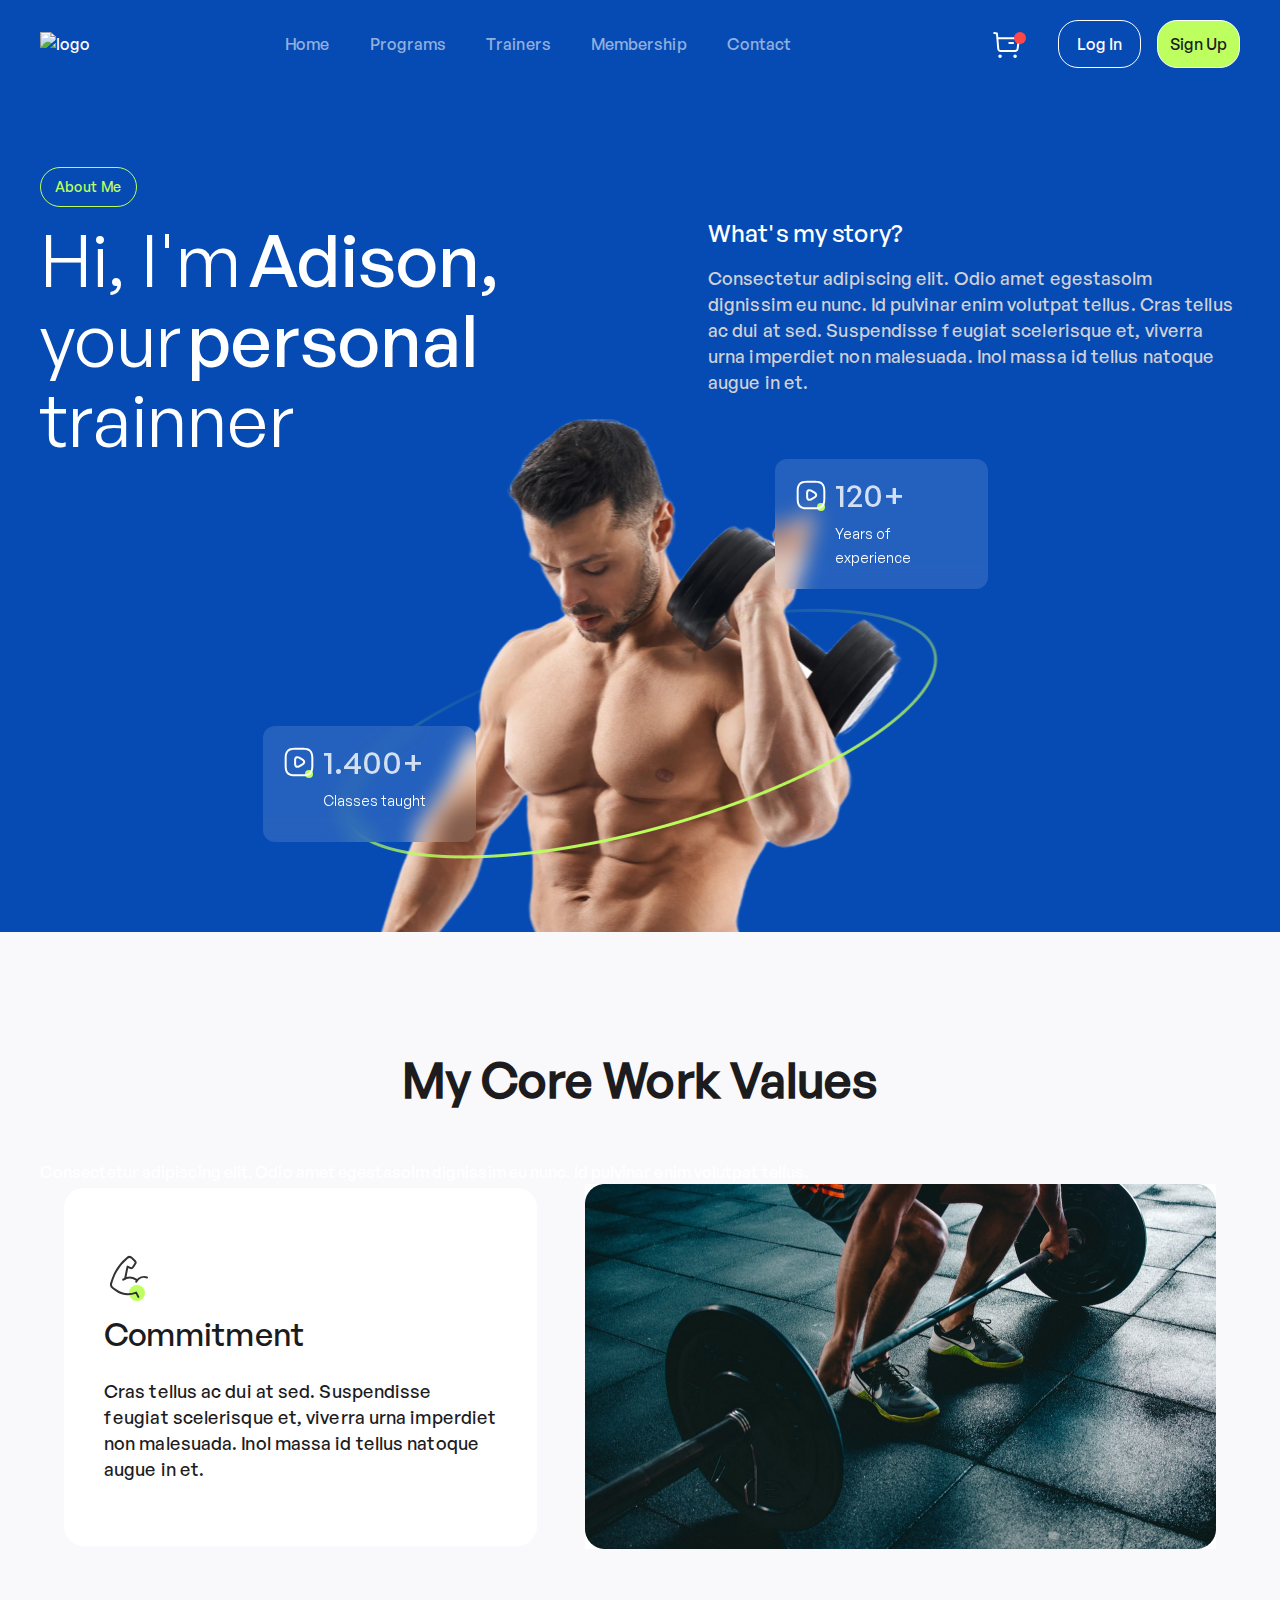
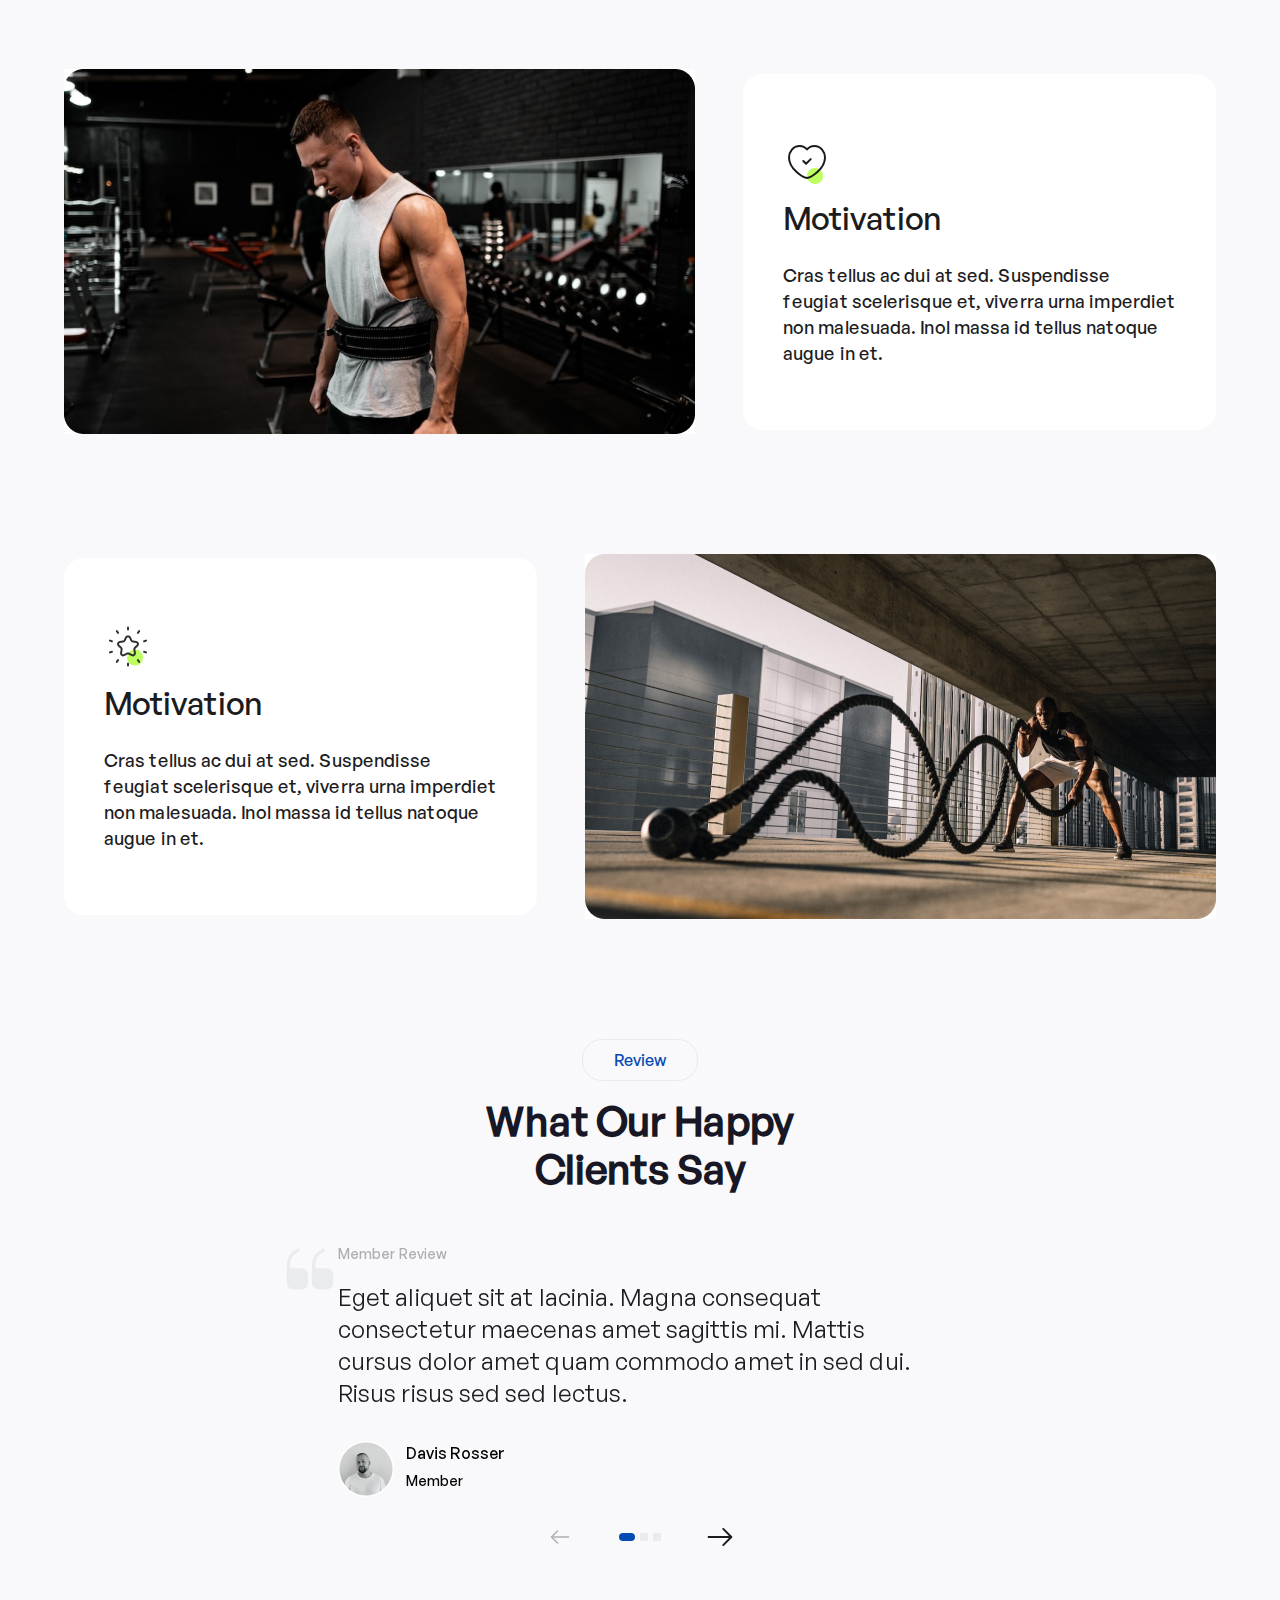
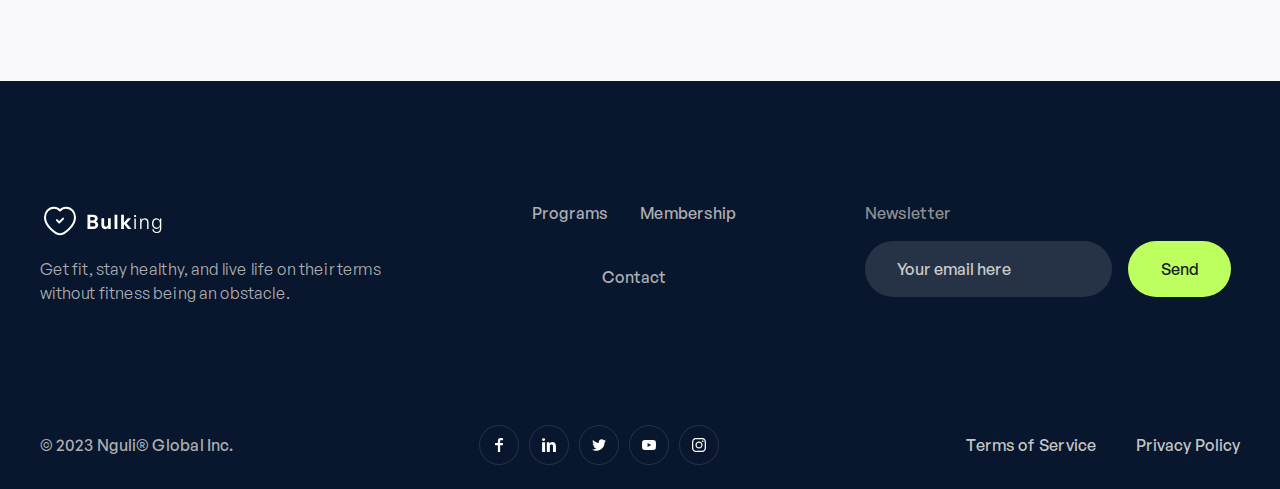
==== commit 21a0688b: "commit" ====
--- a/about-us.html
+++ b/about-us.html
@@ -14,11 +14,11 @@
         <header class="header">
             <div class="header-fixed">
                 <div class="header-navbar container">
-                    <a href="" class="header-logo"><img src="img/logo.png" alt="logo"></a>
+                    <a href="index.html" class="header-logo"><img src="img/Logo.svg" alt="logo"></a>
                     <nav class="nav">
                         <ul class="menu">
                             <li class="item">
-                                <a class="link">Home</a>
+                                <a href="index.html" class="link">Home</a>
                             </li>
                             <li class="item">
                                 <a href="programs.html" class="link">Programs</a>
--- a/css/main.min.css
+++ b/css/main.min.css
@@ -1 +1 @@
-.slick-slider{position:relative;display:block;box-sizing:border-box;-webkit-user-select:none;-moz-user-select:none;user-select:none;-webkit-touch-callout:none;-khtml-user-select:none;touch-action:pan-y;-webkit-tap-highlight-color:rgba(0,0,0,0)}.slick-list{position:relative;display:block;overflow:hidden;margin:0;padding:0}.slick-list:focus{outline:none}.slick-list.dragging{cursor:pointer;cursor:hand}.slick-slider .slick-track,.slick-slider .slick-list{transform:translate3d(0, 0, 0)}.slick-track{position:relative;top:0;left:0;display:block;margin-left:auto;margin-right:auto}.slick-track:before,.slick-track:after{display:table;content:""}.slick-track:after{clear:both}.slick-loading .slick-track{visibility:hidden}.slick-slide{display:none;float:left;height:100%;min-height:1px}[dir=rtl] .slick-slide{float:right}.slick-slide img{display:block}.slick-slide.slick-loading img{display:none}.slick-slide.dragging img{pointer-events:none}.slick-initialized .slick-slide{display:block}.slick-loading .slick-slide{visibility:hidden}.slick-vertical .slick-slide{display:block;height:auto;border:1px solid rgba(0,0,0,0)}.slick-arrow.slick-hidden{display:none}@font-face{font-family:"GeneralSans-Regular";src:url("../fonts/GeneralSans-Regular.woff2") format("woff2"),url("../fonts/GeneralSans-Regular.woff") format("woff");font-weight:400;font-display:swap;font-style:normal}@font-face{font-family:"GeneralSans-Medium";src:url("../fonts/GeneralSans-Medium.woff2") format("woff2"),url("../fonts/GeneralSans-Medium.woff") format("woff");font-weight:500;font-display:swap;font-style:normal}@font-face{font-family:"GeneralSans-Semibold";src:url("../fonts/GeneralSans-Semibold.woff2") format("woff2"),url("../fonts/GeneralSans-Semibold.woff") format("woff");font-weight:600;font-display:swap;font-style:normal}@font-face{font-family:"Poppins-SemiBold";src:url("../fonts/Poppins-SemiBold.woff2") format("woff2"),url("../fonts/Poppins-SemiBold.woff") format("woff");font-weight:600;font-style:normal;font-display:swap}@font-face{font-family:"Inter-Bold";src:url("../fonts/Inter-Bold.woff2") format("woff2"),url("../fonts/Inter-Bold.woff") format("woff");font-weight:700;font-style:normal;font-display:swap}.select2-container{box-sizing:border-box;display:inline-block;margin:0;position:relative;vertical-align:middle}.select2-container .select2-selection--single{box-sizing:border-box;cursor:pointer;display:block;height:28px;-moz-user-select:none;user-select:none;-webkit-user-select:none}.select2-container .select2-selection--single .select2-selection__rendered{display:block;padding-left:8px;padding-right:20px;overflow:hidden;text-overflow:ellipsis;white-space:nowrap}.select2-container .select2-selection--single .select2-selection__clear{background-color:rgba(0,0,0,0);border:none;font-size:1em}.select2-container[dir=rtl] .select2-selection--single .select2-selection__rendered{padding-right:8px;padding-left:20px}.select2-container .select2-selection--multiple{box-sizing:border-box;cursor:pointer;display:block;min-height:32px;-moz-user-select:none;user-select:none;-webkit-user-select:none}.select2-container .select2-selection--multiple .select2-selection__rendered{display:inline;list-style:none;padding:0}.select2-container .select2-selection--multiple .select2-selection__clear{background-color:rgba(0,0,0,0);border:none;font-size:1em}.select2-container .select2-search--inline .select2-search__field{box-sizing:border-box;border:none;font-size:100%;margin-top:5px;margin-left:5px;padding:0;max-width:100%;resize:none;height:18px;vertical-align:bottom;font-family:sans-serif;overflow:hidden;word-break:keep-all}.select2-container .select2-search--inline .select2-search__field::-webkit-search-cancel-button{-webkit-appearance:none}.select2-dropdown{background-color:#fff;border:1px solid #aaa;border-radius:4px;box-sizing:border-box;display:block;position:absolute;left:-100000px;width:100%;z-index:1051}.select2-results{display:block}.select2-results__options{list-style:none;margin:0;padding:0}.select2-results__option{padding:6px;-moz-user-select:none;user-select:none;-webkit-user-select:none}.select2-results__option--selectable{cursor:pointer}.select2-container--open .select2-dropdown{left:0}.select2-container--open .select2-dropdown--above{border-bottom:none;border-bottom-left-radius:0;border-bottom-right-radius:0}.select2-container--open .select2-dropdown--below{border-top:none;border-top-left-radius:0;border-top-right-radius:0}.select2-search--dropdown{display:block;padding:4px}.select2-search--dropdown .select2-search__field{padding:4px;width:100%;box-sizing:border-box}.select2-search--dropdown .select2-search__field::-webkit-search-cancel-button{-webkit-appearance:none}.select2-search--dropdown.select2-search--hide{display:none}.select2-close-mask{border:0;margin:0;padding:0;display:block;position:fixed;left:0;top:0;min-height:100%;min-width:100%;height:auto;width:auto;opacity:0;z-index:99;background-color:#fff;filter:alpha(opacity=0)}.select2-hidden-accessible{border:0 !important;clip:rect(0 0 0 0) !important;-webkit-clip-path:inset(50%) !important;clip-path:inset(50%) !important;height:1px !important;overflow:hidden !important;padding:0 !important;position:absolute !important;width:1px !important;white-space:nowrap !important}.select2-container--default .select2-selection--single{background-color:#fff;border:1px solid #aaa;border-radius:4px}.select2-container--default .select2-selection--single .select2-selection__rendered{color:#444;line-height:28px}.select2-container--default .select2-selection--single .select2-selection__clear{cursor:pointer;float:right;font-weight:bold;height:26px;margin-right:20px;padding-right:0px}.select2-container--default .select2-selection--single .select2-selection__placeholder{color:#999}.select2-container--default .select2-selection--single .select2-selection__arrow{height:26px;position:absolute;top:1px;right:1px;width:20px}.select2-container--default .select2-selection--single .select2-selection__arrow b{border-color:#888 rgba(0,0,0,0) rgba(0,0,0,0) rgba(0,0,0,0);border-style:solid;border-width:5px 4px 0 4px;height:0;left:50%;margin-left:-4px;margin-top:-2px;position:absolute;top:50%;width:0}.select2-container--default[dir=rtl] .select2-selection--single .select2-selection__clear{float:left}.select2-container--default[dir=rtl] .select2-selection--single .select2-selection__arrow{left:1px;right:auto}.select2-container--default.select2-container--disabled .select2-selection--single{background-color:#eee;cursor:default}.select2-container--default.select2-container--disabled .select2-selection--single .select2-selection__clear{display:none}.select2-container--default.select2-container--open .select2-selection--single .select2-selection__arrow b{border-color:rgba(0,0,0,0) rgba(0,0,0,0) #888 rgba(0,0,0,0);border-width:0 4px 5px 4px}.select2-container--default .select2-selection--multiple{background-color:#fff;border:1px solid #aaa;border-radius:4px;cursor:text;padding-bottom:5px;padding-right:5px;position:relative}.select2-container--default .select2-selection--multiple.select2-selection--clearable{padding-right:25px}.select2-container--default .select2-selection--multiple .select2-selection__clear{cursor:pointer;font-weight:bold;height:20px;margin-right:10px;margin-top:5px;position:absolute;right:0;padding:1px}.select2-container--default .select2-selection--multiple .select2-selection__choice{background-color:#e4e4e4;border:1px solid #aaa;border-radius:4px;box-sizing:border-box;display:inline-block;margin-left:5px;margin-top:5px;padding:0;padding-left:20px;position:relative;max-width:100%;overflow:hidden;text-overflow:ellipsis;vertical-align:bottom;white-space:nowrap}.select2-container--default .select2-selection--multiple .select2-selection__choice__display{cursor:default;padding-left:2px;padding-right:5px}.select2-container--default .select2-selection--multiple .select2-selection__choice__remove{background-color:rgba(0,0,0,0);border:none;border-right:1px solid #aaa;border-top-left-radius:4px;border-bottom-left-radius:4px;color:#999;cursor:pointer;font-size:1em;font-weight:bold;padding:0 4px;position:absolute;left:0;top:0}.select2-container--default .select2-selection--multiple .select2-selection__choice__remove:hover,.select2-container--default .select2-selection--multiple .select2-selection__choice__remove:focus{background-color:#f1f1f1;color:#333;outline:none}.select2-container--default[dir=rtl] .select2-selection--multiple .select2-selection__choice{margin-left:5px;margin-right:auto}.select2-container--default[dir=rtl] .select2-selection--multiple .select2-selection__choice__display{padding-left:5px;padding-right:2px}.select2-container--default[dir=rtl] .select2-selection--multiple .select2-selection__choice__remove{border-left:1px solid #aaa;border-right:none;border-top-left-radius:0;border-bottom-left-radius:0;border-top-right-radius:4px;border-bottom-right-radius:4px}.select2-container--default[dir=rtl] .select2-selection--multiple .select2-selection__clear{float:left;margin-left:10px;margin-right:auto}.select2-container--default.select2-container--focus .select2-selection--multiple{border:solid #000 1px;outline:0}.select2-container--default.select2-container--disabled .select2-selection--multiple{background-color:#eee;cursor:default}.select2-container--default.select2-container--disabled .select2-selection__choice__remove{display:none}.select2-container--default.select2-container--open.select2-container--above .select2-selection--single,.select2-container--default.select2-container--open.select2-container--above .select2-selection--multiple{border-top-left-radius:0;border-top-right-radius:0}.select2-container--default.select2-container--open.select2-container--below .select2-selection--single,.select2-container--default.select2-container--open.select2-container--below .select2-selection--multiple{border-bottom-left-radius:0;border-bottom-right-radius:0}.select2-container--default .select2-search--dropdown .select2-search__field{border:1px solid #aaa}.select2-container--default .select2-search--inline .select2-search__field{background:rgba(0,0,0,0);border:none;outline:0;box-shadow:none;-webkit-appearance:textfield}.select2-container--default .select2-results>.select2-results__options{max-height:200px;overflow-y:auto}.select2-container--default .select2-results__option .select2-results__option{padding-left:1em}.select2-container--default .select2-results__option .select2-results__option .select2-results__group{padding-left:0}.select2-container--default .select2-results__option .select2-results__option .select2-results__option{margin-left:-1em;padding-left:2em}.select2-container--default .select2-results__option .select2-results__option .select2-results__option .select2-results__option{margin-left:-2em;padding-left:3em}.select2-container--default .select2-results__option .select2-results__option .select2-results__option .select2-results__option .select2-results__option{margin-left:-3em;padding-left:4em}.select2-container--default .select2-results__option .select2-results__option .select2-results__option .select2-results__option .select2-results__option .select2-results__option{margin-left:-4em;padding-left:5em}.select2-container--default .select2-results__option .select2-results__option .select2-results__option .select2-results__option .select2-results__option .select2-results__option .select2-results__option{margin-left:-5em;padding-left:6em}.select2-container--default .select2-results__option--group{padding:0}.select2-container--default .select2-results__option--disabled{color:#999}.select2-container--default .select2-results__option--selected{background-color:#ddd}.select2-container--default .select2-results__option--highlighted.select2-results__option--selectable{background-color:#5897fb;color:#fff}.select2-container--default .select2-results__group{cursor:default;display:block;padding:6px}.select2-container--classic .select2-selection--single{background-color:#f7f7f7;border:1px solid #aaa;border-radius:4px;outline:0;background-image:linear-gradient(to bottom, #fff 50%, #eee 100%);background-repeat:repeat-x;filter:progid:DXImageTransform.Microsoft.gradient(startColorstr="#FFFFFFFF", endColorstr="#FFEEEEEE", GradientType=0)}.select2-container--classic .select2-selection--single:focus{border:1px solid #5897fb}.select2-container--classic .select2-selection--single .select2-selection__rendered{color:#444;line-height:28px}.select2-container--classic .select2-selection--single .select2-selection__clear{cursor:pointer;float:right;font-weight:bold;height:26px;margin-right:20px}.select2-container--classic .select2-selection--single .select2-selection__placeholder{color:#999}.select2-container--classic .select2-selection--single .select2-selection__arrow{background-color:#ddd;border:none;border-left:1px solid #aaa;border-top-right-radius:4px;border-bottom-right-radius:4px;height:26px;position:absolute;top:1px;right:1px;width:20px;background-image:linear-gradient(to bottom, #eee 50%, #ccc 100%);background-repeat:repeat-x;filter:progid:DXImageTransform.Microsoft.gradient(startColorstr="#FFEEEEEE", endColorstr="#FFCCCCCC", GradientType=0)}.select2-container--classic .select2-selection--single .select2-selection__arrow b{border-color:#888 rgba(0,0,0,0) rgba(0,0,0,0) rgba(0,0,0,0);border-style:solid;border-width:5px 4px 0 4px;height:0;left:50%;margin-left:-4px;margin-top:-2px;position:absolute;top:50%;width:0}.select2-container--classic[dir=rtl] .select2-selection--single .select2-selection__clear{float:left}.select2-container--classic[dir=rtl] .select2-selection--single .select2-selection__arrow{border:none;border-right:1px solid #aaa;border-radius:0;border-top-left-radius:4px;border-bottom-left-radius:4px;left:1px;right:auto}.select2-container--classic.select2-container--open .select2-selection--single{border:1px solid #5897fb}.select2-container--classic.select2-container--open .select2-selection--single .select2-selection__arrow{background:rgba(0,0,0,0);border:none}.select2-container--classic.select2-container--open .select2-selection--single .select2-selection__arrow b{border-color:rgba(0,0,0,0) rgba(0,0,0,0) #888 rgba(0,0,0,0);border-width:0 4px 5px 4px}.select2-container--classic.select2-container--open.select2-container--above .select2-selection--single{border-top:none;border-top-left-radius:0;border-top-right-radius:0;background-image:linear-gradient(to bottom, #fff 0%, #eee 50%);background-repeat:repeat-x;filter:progid:DXImageTransform.Microsoft.gradient(startColorstr="#FFFFFFFF", endColorstr="#FFEEEEEE", GradientType=0)}.select2-container--classic.select2-container--open.select2-container--below .select2-selection--single{border-bottom:none;border-bottom-left-radius:0;border-bottom-right-radius:0;background-image:linear-gradient(to bottom, #eee 50%, #fff 100%);background-repeat:repeat-x;filter:progid:DXImageTransform.Microsoft.gradient(startColorstr="#FFEEEEEE", endColorstr="#FFFFFFFF", GradientType=0)}.select2-container--classic .select2-selection--multiple{background-color:#fff;border:1px solid #aaa;border-radius:4px;cursor:text;outline:0;padding-bottom:5px;padding-right:5px}.select2-container--classic .select2-selection--multiple:focus{border:1px solid #5897fb}.select2-container--classic .select2-selection--multiple .select2-selection__clear{display:none}.select2-container--classic .select2-selection--multiple .select2-selection__choice{background-color:#e4e4e4;border:1px solid #aaa;border-radius:4px;display:inline-block;margin-left:5px;margin-top:5px;padding:0}.select2-container--classic .select2-selection--multiple .select2-selection__choice__display{cursor:default;padding-left:2px;padding-right:5px}.select2-container--classic .select2-selection--multiple .select2-selection__choice__remove{background-color:rgba(0,0,0,0);border:none;border-top-left-radius:4px;border-bottom-left-radius:4px;color:#888;cursor:pointer;font-size:1em;font-weight:bold;padding:0 4px}.select2-container--classic .select2-selection--multiple .select2-selection__choice__remove:hover{color:#555;outline:none}.select2-container--classic[dir=rtl] .select2-selection--multiple .select2-selection__choice{margin-left:5px;margin-right:auto}.select2-container--classic[dir=rtl] .select2-selection--multiple .select2-selection__choice__display{padding-left:5px;padding-right:2px}.select2-container--classic[dir=rtl] .select2-selection--multiple .select2-selection__choice__remove{border-top-left-radius:0;border-bottom-left-radius:0;border-top-right-radius:4px;border-bottom-right-radius:4px}.select2-container--classic.select2-container--open .select2-selection--multiple{border:1px solid #5897fb}.select2-container--classic.select2-container--open.select2-container--above .select2-selection--multiple{border-top:none;border-top-left-radius:0;border-top-right-radius:0}.select2-container--classic.select2-container--open.select2-container--below .select2-selection--multiple{border-bottom:none;border-bottom-left-radius:0;border-bottom-right-radius:0}.select2-container--classic .select2-search--dropdown .select2-search__field{border:1px solid #aaa;outline:0}.select2-container--classic .select2-search--inline .select2-search__field{outline:0;box-shadow:none}.select2-container--classic .select2-dropdown{background-color:#fff;border:1px solid rgba(0,0,0,0)}.select2-container--classic .select2-dropdown--above{border-bottom:none}.select2-container--classic .select2-dropdown--below{border-top:none}.select2-container--classic .select2-results>.select2-results__options{max-height:200px;overflow-y:auto}.select2-container--classic .select2-results__option--group{padding:0}.select2-container--classic .select2-results__option--disabled{color:gray}.select2-container--classic .select2-results__option--highlighted.select2-results__option--selectable{background-color:#3875d7;color:#fff}.select2-container--classic .select2-results__group{cursor:default;display:block;padding:6px}.select2-container--classic.select2-container--open .select2-dropdown{border-color:#5897fb}*{margin:0;padding:0;box-sizing:border-box}a{color:inherit;text-decoration:none}ul{list-style:none}button{border:0;background:rgba(0,0,0,0);cursor:pointer;font:inherit}img{max-width:100%;display:block}input{background:rgba(0,0,0,0);border:0;outline:0;font:inherit}input::-moz-placeholder{color:inherit;font:inherit}input::placeholder{color:inherit;font:inherit}textarea{background:rgba(0,0,0,0);border:0;outline:0;font:inherit}textarea::-moz-placeholder{color:inherit;font:inherit}textarea::placeholder{color:inherit;font:inherit}select{color:inherit;font:inherit}body{font-family:"GeneralSans-Medium";font-size:16px;line-height:24px;font-weight:500;color:#fff;letter-spacing:.005em;background:#f9f9fb;min-height:100vh;display:flex;flex-direction:column;min-width:320px}body.hiden{overflow-y:hidden}main{flex:1}.container{max-width:1200px;width:100%;margin:0 auto}@media(max-width: 1250px){.container{padding:0 10px}}.inner-title{font-size:40px;line-height:48px;color:#171725;text-align:center}.inner-subtitle{display:block;width:116px;padding:8px 0;margin:0 auto 16px;border:1px solid #e9ebed;border-radius:20px;color:#064bb4;text-align:center}.burger{display:none}@media(max-width: 980px){.burger{position:relative;z-index:5;display:block;width:60px;height:40px;background:url(../img/burger.svg) no-repeat center;transition:.3s linear}.burger.active{background:url(../img/close.svg) no-repeat center}.burger-black{background:url(../img/burger-black.svg) no-repeat center}}.header{height:88px}@media(max-width: 590px){.header{height:140px}}.header-fixed{padding:20px 0;position:fixed;top:0;left:0;right:0;z-index:3;background-color:#f9f9fb}@media(max-width: 590px){.header-fixed{height:140px}}.header-navbar{display:flex;justify-content:space-between;align-items:center}@media(max-width: 980px){.header-navbar{gap:30px}}@media(max-width: 980px){.header .nav{background:#064bb4;position:absolute;z-index:3;top:0;right:0;left:100%;bottom:0;height:100vh;display:flex;justify-content:center;align-items:center;overflow-x:hidden;transition:.4s linear}.header .nav.active{left:0}}.header .menu{display:flex;gap:40px}@media(max-width: 980px){.header .menu{flex-direction:column;align-items:center}}.header .link{color:#8e8e93;letter-spacing:.08px}.header .link.active{color:#1c1c1e}.header-block{display:flex;align-items:center;gap:32px}@media(max-width: 980px){.header-block{flex:1;justify-content:flex-end}}@media(max-width: 590px){.header-block{position:absolute;top:75px;left:0;width:100%;justify-content:center}}.header .acuont{display:flex;gap:16px}@media(max-width: 590px){.header .acuont{gap:32px}}.header .acuont .link{text-transform:capitalize;line-height:22px;padding:12px 0;color:#1c1c1e;text-align:center;width:83px;border:1px solid #000;border-radius:20px;transition:.3s linear}.header .acuont .link.active{background:#bcff5e;color:#1c1c1e;pointer-events:none;border-color:rgba(0,0,0,0)}.hero{padding-bottom:98px;background:#064bb4}.hero .header .link{color:#fff;opacity:.56}.hero .header .link:hover{opacity:1}.hero .header .header-fixed{background-color:#064bb4}.hero .header .acuont .link{border:1px solid #fff;color:#fff;opacity:1}.hero .header .acuont .link.active,.hero .header .acuont .link:hover{background:#bcff5e;color:#1c1c1e}.hero-midle{display:flex;background:url(../img/main.png) no-repeat right -20px bottom -185px;padding:66px 0 120px;justify-content:space-between}@media(max-width: 980px){.hero-midle{background:none}}.hero-content{max-width:616px;width:100%}@media(max-width: 850px){.hero-content{max-width:100%}}.hero-title{font-family:"GeneralSans-Regular";font-size:72px;line-height:80px;font-weight:400}.hero-title span{font-family:"GeneralSans-Medium";font-size:72px;line-height:80px;font-weight:500}@media(max-width: 390px){.hero-title{font-size:52px;line-height:70px}}.hero-text{font-family:"GeneralSans-Regular";font-size:16px;line-height:24px;font-weight:400;color:#c7c7cc;margin:16px 0 48px;max-width:462px;width:100%}.hero-link{display:block;margin-bottom:80px;padding:16px 0;text-align:center;width:176px;background:#bcff5e;border-radius:24px;color:#1c1c1e}.hero-brand span{margin-bottom:24px;display:block;font-size:14px;line-height:22px}.hero-brand-img{display:flex;gap:32px}.hero-bottom{display:flex;gap:64px;flex-wrap:wrap}.hero-program{display:flex;background:#fff;box-shadow:64px 64px 80px rgba(8,23,45,.16);border-radius:20px}@media(max-width: 980px){.hero-program{justify-content:center;flex-wrap:wrap;gap:30px;padding:20px 0}}.hero-program .program-block{width:291px;padding:24px;cursor:pointer;transition:.3s linear;background:#fff}@media(max-width: 980px){.hero-program .program-block{box-shadow:0 12px 10px rgba(233,235,237,.5490196078)}}.hero-program .program-block.active{background-color:#bcff5e}.hero-program .program-block:first-child{border-radius:20px 0 0 20px}.hero-program .program-block:last-child{border-radius:0 20px 20px 0}.hero-program .program-title{display:block;font-size:20px;line-height:28px;color:#1c1c1e;margin:24px 0 12px}.hero-program .program-text{color:#636366;font-family:"GeneralSans-Regular";font-size:16px;line-height:24px;font-weight:400;margin-bottom:24px}.hero-program .program-link{display:block;font-size:14px;line-height:22px;color:#1c1c1e;width:98px;background:url(../img/arow-icon.svg) no-repeat right center}.hero-brend-img{display:flex;gap:32px;flex-wrap:wrap}@media(max-width: 450px){.hero-brend-img{justify-content:center}}.hero .program-descript .title{font-size:40px;line-height:48px}.hero .program-descript .text{font-family:"GeneralSans-Regular";font-size:16px;line-height:24px;font-weight:400;color:#d1d1d6;margin-top:16px}.hero .rate{width:348px;position:relative}@media(max-width: 980px){.hero .rate{width:200px}}@media(max-width: 850px){.hero .rate{display:none}}.hero .rate-muscle{padding:12px;width:103px;background:rgba(255,255,255,.12);-webkit-backdrop-filter:blur(10px);backdrop-filter:blur(10px);border-radius:12px;position:absolute;right:80px;top:20%}@media(max-width: 980px){.hero .rate-muscle{top:0;right:0}}.hero .rate .title{font-family:"GeneralSans-Regular";font-size:14px;line-height:22px;font-weight:400;opacity:.8;margin:8px 0 4px;display:block}.hero .rate .text{font-family:"GeneralSans-Semibold";font-size:18px;line-height:26px;font-weight:600}.hero .rate-heart{width:106px;height:116px;background:rgba(255,255,255,.12);-webkit-backdrop-filter:blur(10px);backdrop-filter:blur(10px);border-radius:12px;padding:12px;position:absolute;left:-20px;bottom:20px}@media(max-width: 980px){.hero .rate-heart{left:auto;bottom:0;right:0}}.offer{padding:120px 0}.offer-title{font-size:48px;line-height:56px;text-transform:capitalize;max-width:582px;width:100%;color:#1c1c1e;text-align:center;margin:0 auto 52px auto}.offer-wrapper{display:flex;align-items:center;justify-content:center;flex-direction:row;gap:48px;flex-wrap:wrap}.offer-wrapper:nth-of-type(even){flex-direction:row-reverse;margin-top:120px}.offer-content{max-width:521px;width:100%;color:#1c1c1e;border-radius:20px;background-color:#fff;padding:32px 40px}.offer-content .title{display:block;font-size:32px;line-height:40px;margin:16px 0 40px}@media(max-width: 590px){.offer-content{padding:15px 20px}}.offer-item{padding-left:48px;background:url(../img/checkes.svg) no-repeat left center;font-size:18px;line-height:26px}.offer-item:not(:last-child){margin-bottom:29px}.offer-btn{display:block;width:150px;padding:16px 0;font-size:18px;line-height:26px;margin-top:80px;background:#bcff5e;border-radius:24px}.offer-img{max-width:613px;width:100%}.membership{padding:120px 0}.membership-title{max-width:776px;width:100%;margin:0 auto}.membership-wrapper{display:flex;justify-content:center;gap:40px;margin-top:43px;flex-wrap:wrap}.membership-plan{padding:40px 35px;background:#fff;border:1px solid #e9ebed;border-radius:20px;width:320px;color:#1c1c1e;transition:.3s linear;cursor:pointer}.membership-plan.active{background:#064bb4;color:#fff}.membership-plan.active .membership-item{background:url(../img/checked-active.svg) no-repeat left center}.membership-plan.active .plan{color:#fff}.membership-plan .price{display:block;font-size:40px;line-height:48px;margin-bottom:12px}.membership-plan .price small{font-size:16px;line-height:24px;color:#aeaeb2}.membership-plan .plan{display:block;font-size:20px;line-height:28px;color:#064bb4}.membership-list{margin:32px 0}.membership-item{padding-left:40px;font-size:15px;line-height:28px;background:url(../img/checkes.svg) no-repeat left center}.membership-item:not(:last-child){margin-bottom:24px}.membership-btn{padding:12px 16px;text-align:center;width:100%;background:#bcff5e;border-radius:20px;font-size:14px;line-height:22px}.review{padding:120px 0 184px}.review-title{width:317px;margin:0 auto 48px}.review .slider-wrapper{max-width:604px;width:100%;margin:0 auto;position:relative}.review .slider-wrapper::after{content:"";position:absolute;left:-56px;top:0;width:56px;height:56px;background:url(../img/quote-up.svg) no-repeat center}@media(max-width: 768px){.review .slider-wrapper::after{display:none}}.review .slider-wrapper .slider-subtitle{font-size:14px;line-height:22px;color:#aeaeb2}.review .slider-wrapper .slider-text{margin:16px 0 32px;font-family:"GeneralSans-Regular";font-size:24px;line-height:32px;font-weight:400;color:#1c1c1e}.review .slider-avatar{position:relative;padding-left:68px;height:56px}.review .slider-avatar figure{position:absolute;left:0}.review .avatar-name{display:block;font-size:16px;line-height:24px;color:#000;margin-bottom:5px}.review .avatar-job{display:block;font-weight:400;font-size:14px;line-height:22px;color:#000}.review .slick-btn{position:absolute;width:32px;height:32px;display:flex;justify-content:center;align-items:center;bottom:-56px;transition:.3s linear}.review .slick-next{right:42%;background:url(../img/arrow-right.svg) no-repeat center}.review .slick-next.active{background:url(../img/arrow-big-right.svg) no-repeat center}.review .slick-prev{left:42%;background:url(../img/arrow-left.svg) no-repeat center}.review .slick-prev.active{background:url(../img/arrow-big-left.svg) no-repeat center}.review .slick-dots{display:flex;gap:5px;position:absolute;bottom:-44px;left:50%;transform:translateX(-50%)}.review .slick-dots li{font-size:0;line-height:0;width:8px;height:8px;background:#e9ebed;transition:.3s linear}.review .slick-dots li.slick-active{width:16px;border-radius:8px;background:#064bb4}.review .slick-dots button{font-size:0;line-height:0}.started{background:#064bb4;padding:80px 0}.started-wrapper{display:flex;align-items:center;justify-content:space-between;gap:50px;flex-wrap:wrap}.started-content{max-width:627px;width:100%}.started-title{font-size:48px;line-height:56px;font-weight:500;margin-bottom:16px}.started-text{font-family:"GeneralSans-Regular";font-size:16px;line-height:24px;font-weight:400}.started-link{display:block;text-align:center;width:170px;background:#bcff5e;border-radius:24px;padding:16px 0;color:#1c1c1e}.programs{padding:74px 0 120px}.programs .hero-program{justify-content:center;box-shadow:none;background:rgba(0,0,0,0)}.programs-title{max-width:426px;width:100%;margin:0 auto 48px}.faqs{padding:120px 0 120px;color:#1c1c1e}@media(max-width: 768px){.faqs{padding:0}}.faqs-wrapper{display:flex;align-items:flex-start;gap:80px;flex-wrap:wrap;justify-content:center}.faqs-title{font-size:72px;line-height:80px;padding-bottom:16px}.faqs-content{max-width:421px;width:100%}.faqs-tabs{max-width:699px;width:100%}.faqs-text{font-weight:400;line-height:24px;font-size:16px;color:#636366;padding-bottom:48px}.faqs-link{border-radius:24px;background:#bcff5e;display:block;max-width:176px;width:100%;padding:16px;text-align:center}.faqs .tabs-title{display:block;font-size:24px;line-height:32px;max-width:504px;width:100%;margin-bottom:36px}.faqs .tab-block-title{display:block;font-size:20px;line-height:28px;letter-spacing:.1px;position:relative;cursor:pointer;margin-bottom:0}.faqs .tab-block-title::after{content:"";width:24px;height:24px;position:absolute;right:0;top:50%;transform:translateY(-50%);background:url(../img/plus-circle.svg) no-repeat center;transition:.3s linear}.faqs .tab-block-title.active{pointer-events:none;margin-bottom:15px}.faqs .tab-block-title.active::after{background:url(../img/minus-cirlce.svg) no-repeat center}.faqs .tab-block{padding:12px 0}.faqs .tab-block:not(:last-child){margin-bottom:15px}.faqs .tab-content{display:none}.trainning{color:#1c1c1e;padding:48px 0 182px}@media(max-width: 450px){.trainning{padding:48px 0}}.trainning-title{font-size:72px;line-height:80px;letter-spacing:.36px}@media(max-width: 450px){.trainning-title{font-size:60px;line-height:70px}}.trainning-title span{font-weight:400}@media(max-width: 590px){.trainning-title span{display:block}}.trainning-subtitle{display:block;font-weight:400;letter-spacing:.08px;max-width:462px;width:100%;color:#636366}.trainning .burger{background:url(../img/burger-black.svg) no-repeat center}.trainning-wrapper{display:flex;gap:80px;flex-wrap:wrap;justify-content:center;align-items:flex-start}@media(max-width: 1200px){.trainning-wrapper{gap:40px}}.trainning-content{max-width:720px;width:100%}.trainning-detales{max-width:400px;width:100%}@media(max-width: 590px){.trainning-detales{max-width:100%}}.trainning-features{display:flex;gap:24px;margin-top:32px;flex-wrap:wrap}.trainning .features-block{display:flex;gap:8px}.trainning-video{margin:32px 0;max-width:720px;width:100%;position:relative}.trainning-video::after{content:"";position:absolute;z-index:1;top:0;right:0;bottom:0;left:0;background:url(../img/video.jpg) no-repeat center;transition:.2s linear}.trainning-video.hide::after{opacity:0;z-index:-1}.trainning-video video{width:99%;border-radius:16px}.trainning .video-btn{width:64px;height:64px;position:absolute;left:50%;top:50%;transform:translate(-50%, -50%);z-index:2;cursor:pointer;background:url(../img/play.png) no-repeat center;border-radius:50%;transition:.2s linear}.trainning .video-btn.hide{opacity:0;z-index:-1}.trainning h2{margin-bottom:16px}.trainning .trainning-text{margin-bottom:32px;color:#636366}.trainning-detales{display:flex;flex-direction:column;padding:24px;background:#fff;border-radius:20px}.trainning .detales-title{font-size:18px;font-weight:600;line-height:26px;letter-spacing:.09px;margin-bottom:8px}.trainning .detales-text{font-weight:400;letter-spacing:.08px;color:#636366}.trainning .detales-list{margin:32px 0;display:flex;flex-direction:column;justify-content:center;align-items:flex-start;gap:16px}.trainning .detales-item{color:#8e8e93;background-position:left center;background-repeat:no-repeat;padding-left:36px}.trainning .detales-item.clock{background-image:url(../img/clock.svg)}.trainning .detales-item.star{background-image:url(../img/star.svg)}.trainning .detales-item.award{background-image:url(../img/award.svg)}.trainning .detales-item.calendar{background-image:url(../img/calendar.svg)}.trainning .detales-item span{color:#1c1c1e}.trainning .detales-btn{max-width:351px;width:100%;text-align:center;background:#bcff5e;padding:16px;border-radius:24px;margin:0 auto}.allplans{padding:66px 0 40px}.allplans-title{max-width:530px;width:100%;margin:0 auto 55px}.allplans .plans{display:flex;gap:32px;justify-content:center;flex-wrap:wrap}.allplans .plan-block{width:288px;padding:32px 24px;border-radius:24px;background:#fff;color:#1c1c1e;transition:.3s linear;cursor:pointer}.allplans .plan-block.active{background:#064bb4}.allplans .plan-block.active .prise{color:#fff}.allplans .plan-block.active .plan-title{color:#fff}.allplans .plan-block.active .plan-text{color:#f2f2f7}.allplans .plan-prise{display:flex;align-items:flex-end;gap:5px;color:#1c1c1e;text-align:center;font-size:40px;line-height:48px;letter-spacing:.2px}.allplans .plan-prise .month{color:#aeaeb2;font-size:16px;line-height:24px;letter-spacing:.08px}.allplans .plan-title{display:block;color:#064bb4;font-size:20px;line-height:28px;letter-spacing:.1px;margin:12px 0 16px}.allplans .plan-text{color:#3a3a3c;margin-bottom:24px}.allplans .plan-link{border-radius:20px;background:#bcff5e;display:block;padding:12px 0;font-size:14px;letter-spacing:.07px;line-height:22px;text-align:center}.allplans .plan-table{margin-top:40px;position:relative;height:620px}.allplans .table{display:block;width:100%;color:#1c1c1e;position:absolute;left:0;right:0;top:0;bottom:0;opacity:0;z-index:-1}.allplans .table.active{opacity:1;z-index:1}.allplans .table tbody{width:100%;display:block}.allplans .table tr:first-child{padding:16px 12px}.allplans .table tr:first-child th{color:#064bb4;font-family:"GeneralSans-Semibold";font-size:18px;line-height:24px;font-weight:600;letter-spacing:.09px}.allplans .table tr{display:flex;justify-content:space-between;padding:16px 12px;width:100%}.allplans .table tr:nth-child(odd){background:#fff}.allplans .table td{width:25.5%}.allplans .table td:first-child{width:20%}.allplans .table td:not(:first-child){text-align:center}.allplans .table .checked{background:url(../img/checked.svg) no-repeat center}.allplans .table .checked-error{background:url(../img/error-checked.svg) no-repeat center}.program-plan{padding-top:48px}.program-plan .content-title{color:#1c1c1e;font-size:72px;line-height:80px;letter-spacing:.36px}.program-plan .content-title span{font-weight:400}.program-plan .content-subtitle{max-width:462px;width:100%;color:#636366;font-weight:400;letter-spacing:.08px;margin-top:16px}.program-plan .content-features{display:flex;gap:24px;margin-top:32px}.program-plan .content-features-block{display:flex;align-items:center;padding:12px;border-radius:16px;background:#f9f9fb;-webkit-backdrop-filter:blur(10px);backdrop-filter:blur(10px);gap:8px}.program-plan .content-features-block .features-block-number{display:block;color:#aeaeb2;font-size:14px;line-height:22px;letter-spacing:.07px}.program-plan .content-features-block .features-block-text{display:block;color:#064bb4;font-size:18px;line-height:26px;letter-spacing:.09px}.program-plan .content-article{max-width:721px;width:100%}.program-plan .content-article h2{color:#1c1c1e;font-size:24px;font-weight:500;line-height:32px;letter-spacing:.12px;margin:32px 0 16px}.program-plan .content-article p{color:#636366;font-size:18px;font-weight:400;line-height:26px;letter-spacing:.09px}.program-plan .content-article ol{margin-top:20px;margin-left:20px}.program-plan .content-article li{color:#636366;font-size:18px;font-weight:400;line-height:26px;letter-spacing:.09px}.program-plan .package-reserve{color:#1c1c1e;max-width:399px;width:100%;border-radius:20px;background:#fff;padding:24px}.program-plan .program-plan-wrapper{display:flex;align-items:center;gap:80px;flex-wrap:wrap}.program-plan .package-title{font-family:"GeneralSans-Medium";font-size:18px;line-height:26px;font-weight:600;color:#1c1c1e;letter-spacing:.09px}.program-plan .package-text{font-family:"GeneralSans-Regular";font-size:16px;line-height:24px;font-weight:400;color:#636366;letter-spacing:.08px;margin-bottom:32px}.program-plan .features-list-subtitle{display:block;font-family:"GeneralSans-Semibold";font-size:16px;line-height:24px;font-weight:500;font-size:16px;font-weight:500;line-height:24px;letter-spacing:.08px;margin-bottom:16px}.program-plan .features-list-items{display:flex;gap:20px;flex-direction:column}.program-plan .features-item{background:url(../img/checkes.svg) no-repeat left center;padding-left:40px;color:#1c1c1e;font-size:16px;line-height:30px;letter-spacing:.08px}.program-plan .select-title{display:block;color:#1c1c1e;font-size:14px;line-height:22px;letter-spacing:.07px;margin:32px 0 8px}.program-plan .select option{width:350px}.program-plan .select{width:350px}.program-plan .select2-container .select2-selection--single{height:52px}.program-plan .select2-container .select2-selection--single .select2-selection__rendered{padding:14px 36px 14px 16px}.program-plan .select2-container--default .select2-selection--single .select2-selection__rendered{color:#aeaeb2;font-family:"GeneralSans-Medium";font-size:16px;line-height:24px;font-weight:500;letter-spacing:.08px}.program-plan .select2-container--default .select2-selection--single .select2-selection__arrow b{border-color:#292d32 rgba(0,0,0,0) rgba(0,0,0,0) rgba(0,0,0,0);border-style:solid;border-width:10px 10px 0 10px;height:0;left:auto;margin-left:-16px;margin-top:8px;position:absolute;top:50%;width:0}.program-plan .select2-container--default .select2-selection--single{background-color:#fff;border:1px solid #aaa;border-radius:16px}.program-plan .price-permonth{margin:32px 0}.program-plan .permonth-number{color:#000;font-size:40px;line-height:48px;letter-spacing:.2px}.program-plan .per-month-text{color:#8e8e93;font-family:"GeneralSans-Regular";font-size:14px;line-height:22px;font-weight:400;letter-spacing:.07px}.program-plan .package-btn{padding:16px;border-radius:24px;border:1px solid #1c1c1e;max-width:351px;width:100%;margin-top:24px;transition:.3s linear}.program-plan .package-btn:hover,.program-plan .package-btn:focus{transition:.3s linear;transform:scale(0.95)}.program-plan .plan-link{border:none;background:#bcff5e;margin:auto}.select2-results__option{color:#aeaeb2}.select2-container--default .select2-results__option--highlighted.select2-results__option--selectable{color:#fff}.payment{color:#09080d;padding:74px 0 120px}.payment-wrapper{display:flex;gap:79px;align-items:flex-start}.payment-title{font-size:32px;line-height:40px;letter-spacing:.16px;margin-bottom:48px}.payment-detales{max-width:722px;width:100%}.payment-subtitle{font-size:20px;line-height:28px;letter-spacing:.1px}.payment-method{display:flex;align-items:center;padding:24px 16px;border-radius:32px;border:1px solid #e9ebed;background:#fff;margin-top:24px}.payment-method input{width:0;height:0;position:absolute}.payment-method input:checked~label::before{background:url(../img/checked-payment.svg) no-repeat center}.payment-method label{width:100%}.payment-method label::before{content:"";display:block;width:24px;height:24px;border-radius:50%;border:1px solid #e9ebed}.payment-method .paypal{background:url(../img/paypal.svg) no-repeat left 60px center}.payment-method .pay{background:url(../img/applepay.svg) no-repeat left 60px center}.payment-text{display:block;color:#8e8e93;letter-spacing:.08px;margin:32px 0}.payment-field{display:flex;flex-direction:column;gap:8px;margin-bottom:24px}.payment-field label{color:#1c1c1e;font-size:14px;line-height:22px;letter-spacing:.07px}.payment-field input{max-width:721px;width:100%;padding:14px 16px;border-radius:24px;border:1px solid #e9ebed;background:#fff}.payment-code{display:flex;gap:25px;margin-bottom:24px}.payment-code .code-info{width:224px;display:flex;flex-direction:column;gap:8px}.payment-code .code-info input{padding:14px 16px;border-radius:24px;border:1px solid #e9ebed;background:#fff}.payment-code label{color:#1c1c1e;font-size:14px;line-height:22px;letter-spacing:.07px}.payment .save-card{margin-bottom:48px}.payment .save-card label{display:flex;align-items:center;width:115px;gap:12px}.payment .save-card label::before{content:"";display:block;width:24px;height:24px;border-radius:50%;border:1px solid #e9ebed;background:#fff}.payment .save-card input{width:0;height:0;position:absolute}.payment .save-card input:checked~label::before{background:url(../img/checked-payment.svg) no-repeat center}.payment .payment-btn{color:#1c1c1e;letter-spacing:.08px;border-radius:24px;background:#bcff5e;padding:16px 0;width:204px}.payment-reserve{display:flex;flex-direction:column;gap:32px;margin-top:56px;padding:24px;border-radius:20px;background:#fff}.payment .permonth-number{color:#000;font-size:40px;line-height:48px;letter-spacing:.2px}.payment .per-month-text{color:#8e8e93;font-family:"GeneralSans-Regular";font-size:14px;line-height:22px;font-weight:400;letter-spacing:.07px}.payment-serve-title{display:block;color:#1c1c1e;font-size:18px;font-weight:600;line-height:26px;letter-spacing:.09px;margin-bottom:8px}.payment-serve-text{color:#636366;font-size:16px;font-weight:400;line-height:24px;letter-spacing:.08px}.payment .features-list-subtitle{display:block;color:#1c1c1e;letter-spacing:.08px}.payment .features-item{background:url(../img/checkes.svg) no-repeat left center;padding-left:40px;color:#1c1c1e;line-height:34px;letter-spacing:.08px;margin-top:16px}.payment .select-title{display:block;color:#1c1c1e;font-size:14px;line-height:22px;letter-spacing:.07px;margin-bottom:8px}.payment .select option{width:350px}.payment .select{width:350px}.payment .select2-container .select2-selection--single{height:52px}.payment .select2-container .select2-selection--single .select2-selection__rendered{padding:14px 36px 14px 16px}.payment .select2-container--default .select2-selection--single .select2-selection__rendered{color:#aeaeb2;font-family:"GeneralSans-Medium";font-size:16px;line-height:24px;font-weight:500;letter-spacing:.08px}.payment .select2-container--default .select2-selection--single .select2-selection__arrow b{border-color:#292d32 rgba(0,0,0,0) rgba(0,0,0,0) rgba(0,0,0,0);border-style:solid;border-width:10px 10px 0 10px;height:0;left:auto;margin-left:-16px;margin-top:8px;position:absolute;top:50%;width:0}.payment .select2-container--default .select2-selection--single{background-color:#fff;border:1px solid #aaa;border-radius:16px}.about-me{padding-bottom:0}.about-me .hero-midle{flex-direction:column;align-items:center;padding:79px 0 0;background:rgba(0,0,0,0)}.about-me .hero-content{max-width:100%;display:flex;justify-content:space-between;gap:50px;align-items:flex-start}.about-me-hero{max-width:485px;width:100%}.about-me .hero-subtitle{color:#bcff5e;font-size:14px;line-height:22px;letter-spacing:.07px;border-radius:20px;border:1px solid #bcff5e;padding:8px 0;width:97px;display:block;margin-bottom:12px;text-align:center}.about-me .hero-title{display:flex;flex-wrap:wrap;-moz-column-gap:6px;column-gap:6px}.about-me .hero-story{padding-top:50px;max-width:532px;width:100%}.about-me .hero-story span{display:block;margin-bottom:16px;font-size:24px;line-height:32px;letter-spacing:.12px}.about-me .hero-story p{color:#d1d1d6;font-size:18px;font-weight:400;line-height:26px;letter-spacing:.09px}.about-me .rate{width:595px;background:url(../img/aboutme-img.png) no-repeat center bottom;height:513px;margin-top:-40px}.about-me .rate-muscle{padding:20px;width:213px;border-radius:12px;position:absolute;right:-50px;top:40px;display:flex;gap:8px;align-items:flex-start}.about-me .rate-muscle .title{letter-spacing:.16px;font-family:"GeneralSans-Medium";font-size:32px;line-height:1;font-weight:500;margin:0;margin-bottom:10px}.about-me .rate-muscle .text{font-size:14px;font-weight:400;line-height:22px;letter-spacing:.07px;font-family:"GeneralSans-Regular";font-size:14px;line-height:22px;font-weight:400}.about-me .rate-heart{padding:20px;width:213px;border-radius:12px;position:absolute;display:flex;gap:8px;align-items:flex-start;left:-80px;bottom:90px}.about-me .rate-heart .title{letter-spacing:.16px;font-family:"GeneralSans-Medium";font-size:32px;line-height:1;font-weight:500;margin:0;margin-bottom:10px}.about-me .rate-heart .text{font-size:14px;font-weight:400;line-height:22px;letter-spacing:.07px;font-family:"GeneralSans-Regular";font-size:14px;line-height:22px;font-weight:400}.about-me .reverse{margin-bottom:120px}.about-me .offer-content{max-width:473px;padding:64px 40px}.about-me .offer-content .title{margin:12px 0 24px}.about-me .offer-img{max-width:631px}.about-me .offer-content-text{color:#1c1c1e;font-family:"GeneralSans-Medium";font-size:18px;line-height:26px;font-weight:500;letter-spacing:.09px}.contact{padding:74px 0 120px}.contact-title{color:#1c1c1e;font-size:72px;font-weight:500;line-height:80px;letter-spacing:.36px}.contact-title span{font-family:"GeneralSans-Regular";font-size:72px;line-height:80px;font-weight:400}.contact-subtitle{color:#636366;font-family:"GeneralSans-Regular";font-size:16px;line-height:24px;font-weight:400;letter-spacing:.08px;width:462px;padding-bottom:32px}.contact-wrapper{display:flex;flex-wrap:wrap;align-items:flex-start;gap:80px}.contact-form{display:flex;flex-direction:column;max-width:721px;width:100%;gap:24px}.contact-form label{display:flex;flex-direction:column;color:#1c1c1e;font-size:14px;line-height:22px;letter-spacing:.07px;gap:8px}.contact-form input{font-size:16px;border-radius:24px;border:1px solid #fff;background:#fff;padding:16px 14px;color:#aeaeb2}.contact-form .message{font-size:16px;height:162px;padding:16px;resize:none;border:1px solid #fff;background:#fff;color:#aeaeb2;border-radius:8px}.contact-btn{margin-top:24px;width:191px;margin-left:auto;border-radius:24px;padding:16px 0;background:#bcff5e;text-align:center;font-size:16px}.contact .reserve{max-width:399px;width:100%;padding:24px;color:#1c1c1e;background:#fff}.contact .reserve-title{font-family:"GeneralSans-Semibold";font-size:18px;line-height:26px;font-weight:600;display:block;color:#1c1c1e;letter-spacing:.09px;margin-bottom:8px}.contact .reserve-subtitle{color:var(--grayscale-60, #636366);font-weight:400;letter-spacing:.08px;margin-bottom:32px}.contact .reserve-list{display:flex;gap:20px;flex-direction:column}.contact .reserve-item{background-repeat:no-repeat;background-position:left center;padding-left:60px;font-size:16px;line-height:48px}.contact .reserve-item:first-child{background-image:url(../img/phone.svg)}.contact .reserve-item:last-child{background-image:url(../img/location.svg)}.contact .reserve-item:nth-child(2){background-image:url(../img/sms.svg)}.pop-up{position:fixed;z-index:2;top:0;right:0;bottom:0;left:0;width:100vw;height:100vh;visibility:visible;opacity:1;transition:.4s linear}.pop-up.active{background:rgba(9,8,13,.12);-webkit-backdrop-filter:blur(10px);backdrop-filter:blur(10px);opacity:1;z-index:10;transition-property:opacity;transition-duration:2s;visibility:visible}.pop-up-block{max-width:596px;width:100%;padding:48px;border-radius:24px;background:#fff;box-shadow:0px 64px 64px -48px rgba(15,15,15,.08);color:#1c1c1e;font-size:14px;line-height:22px;letter-spacing:.07px;position:absolute;top:50%;left:50%;transform:translate(-50%, -50%);z-index:-1;opacity:0}@media(max-width: 640px){.pop-up-block{max-width:90%;padding:35px 20px}}@media(max-width: 590px){.pop-up-block{padding:35px 20px}}.pop-up-close{position:absolute;z-index:6;right:-8px;top:-8px;width:32px;height:32px;border-radius:32px;background:#f9f9fb url(../img/icon-close.svg) no-repeat center;box-shadow:0px 8px 16px -8px rgba(15,15,15,.1)}.pop-up .logo{display:block;width:123px;margin:0 auto}.pop-up .title{color:#1c1c1e;text-align:center;font-size:32px;line-height:40px;letter-spacing:.16px;margin:32px 0 48px}.pop-up .title span{font-weight:400}.pop-up .contaniu-list{display:flex;gap:24px;justify-content:center}@media(max-width: 590px){.pop-up .contaniu-list{flex-direction:column;gap:14px;align-items:center}}@media(max-width: 390px){.pop-up .contaniu-list{width:100%}.pop-up .contaniu-list li{width:100%}.pop-up .contaniu-list li button{width:100%}}.pop-up .contaniu-list button{padding:16px 32px 16px 68px;border-radius:24px;border:1px solid #e9ebed;font-size:13px;background-repeat:no-repeat;background-position:left 32px center}.pop-up .contaniu-list .google-btn{background-image:url(../img/icon-google.svg)}.pop-up .contaniu-list .apple-btn{background-image:url(../img/icon-apple.svg)}.pop-up .other-method{display:flex;color:#8e8e93;text-align:center;margin:32px 0 40px;align-items:center;justify-content:center;gap:19px}@media(max-width: 590px){.pop-up .other-method{margin:20px 0 20px}}.pop-up .other-method::before,.pop-up .other-method::after{content:"";display:block;width:180px;height:1px;background:#e9ebed}@media(max-width: 590px){.pop-up .other-method::before,.pop-up .other-method::after{width:25%}}@media(max-width: 390px){.pop-up .other-method::before,.pop-up .other-method::after{width:20%}}.pop-up .form label{display:flex;flex-direction:column;gap:8px;margin-bottom:32px}.pop-up .form input{width:100%;border-radius:24px;border:1px solid #e9ebed;background:#fff;padding:14px 0 14px 16px;color:#aeaeb2;font-size:16px;line-height:24px;letter-spacing:.08px}.pop-up .form .block-action{margin:32px 0 48px}@media(max-width: 590px){.pop-up .form .block-action{margin:32px 0}}.pop-up .form .block-action input{width:0;height:0;position:absolute}.pop-up .form .block-action input:checked~label::before{background:url(../img/checkedinput.svg) no-repeat center;border:none}.pop-up .form .block-action label{flex-direction:row;color:#aeaeb2;padding-left:36px;position:relative;cursor:pointer}@media(max-width: 590px){.pop-up .form .block-action label{flex-wrap:wrap}}.pop-up .form .block-action label::before{content:"";width:24px;height:24px;border:1px solid #eaedf1;border-radius:6px;position:absolute;top:0;left:0;transition:.3s linear}.pop-up .form .block-action label a{color:#064bb4}.pop-up .form .form-login{display:block;text-align:center;color:#8e8e93;font-size:16px;line-height:24px;letter-spacing:.08px}.pop-up .form .form-login a{color:#064bb4;margin-left:5px}.pop-up .form-btn{width:100%;border-radius:24px;background:#bcff5e;padding:16px;color:#1c1c1e;font-size:16px;line-height:24px;letter-spacing:.08px}.pop-up-signup.active{z-index:3;opacity:1}@media(max-width: 590px){.pop-up-signup .title{margin:25px 0}}@media(max-width: 390px){.pop-up-signup .title{font-size:27px}}.pop-up-login{z-index:-1;opacity:0}.pop-up-login.active{z-index:3;opacity:1}.pop-up-login .title{width:336px;margin:32px auto 48px}@media(max-width: 450px){.pop-up-login .title{margin:20px auto 25px;width:100%}}.pop-up-login-link{display:block;color:#064bb4;margin-top:32px;padding:16px;text-align:center}.pop-up-login .label-password{position:relative}.pop-up-login .label-password .eye-icon{position:absolute;width:18px;height:18px;background:url(../img/eye-slash.svg) no-repeat center;bottom:19px;right:16px;z-index:2;cursor:pointer;transition:.3s linear}.pop-up-login .label-password .eye-active{position:absolute;width:18px;height:18px;background:url(../img/eye-open.svg) no-repeat center;bottom:19px;right:16px;z-index:2;cursor:pointer;transition:.3s linear}.pop-up .pop-up-confirm{opacity:1;visibility:visible}.pop-up .pop-up-confirm .title{margin:32px 0 12px}.pop-up .pop-up-confirm .subtitle{display:block;color:#7d7c84;text-align:center;font-size:16px;font-weight:400;line-height:24px;letter-spacing:.08px;width:352px;margin:0 auto 48px}.pop-up .pop-up-confirm .form-btn{margin-top:40px}.pop-up .pop-up-confirm .form-action{color:#8e8e93;font-size:18px;letter-spacing:.09px;position:relative;padding-left:32px}.pop-up .pop-up-confirm .form-action+.form-action{margin-top:32px}.pop-up .pop-up-confirm .form-action input{width:0;height:0;position:absolute}.pop-up .pop-up-confirm .form-action input:checked~label::before{background:url(../img/check.svg) no-repeat center}.pop-up .pop-up-confirm .form-action label{position:relative;display:block;line-height:26px}.pop-up .pop-up-confirm .form-action label::before{content:"";width:24px;height:24px;border:1px solid #eaedf1;border-radius:4px;position:absolute;left:-36px;top:0}.pop-up .pop-up-confirm .form-action span{display:block;line-height:26px}.footer{background:#08172d;color:#aeaeb2}.footer-top{display:flex;gap:83px;padding:120px 0 96px;flex-wrap:wrap}.footer-logo{display:block;max-width:123px;width:100%;margin-bottom:16px}.footer-text{max-width:363px;width:100%;font-family:"GeneralSans-Regular";font-size:16px;line-height:24px;font-weight:400}.footer-menu{display:flex;gap:40px 32px;justify-content:center;flex-wrap:wrap;width:296px}@media(max-width: 450px){.footer-top-block{flex:1}}.footer-form{max-width:366px;width:100%}@media(max-width: 450px){.footer-form{max-width:100%}}.footer .form-title{display:block;color:#8e8e93;margin-bottom:16px}.footer-form-block{display:flex;gap:16px}@media(max-width: 450px){.footer-form-block{flex-direction:column}}.footer-form-block input{width:247px;background:rgba(255,255,255,.12);border-radius:32px;padding:16px 32px;font-weight:400;font-size:16px;line-height:24px;color:#cbcbcb}@media(max-width: 450px){.footer-form-block input{width:100%}}.footer .form-btn{background:#bcff5e;border-radius:32px;width:103px;padding:16px 0;text-align:center;color:#1c1c1e}@media(max-width: 450px){.footer .form-btn{width:100%}}.footer-bottom{display:flex;justify-content:space-between;align-items:center;font-weight:400;padding:24px 0;flex-wrap:wrap;gap:30px}.footer-bottom-menu{display:flex;gap:40px}.footer-bottom-link{color:#c5c5c5}.footer-bottom .footer-copyright{color:#aeaeb2}.footer-bottom .social{display:flex;gap:10px}/*# sourceMappingURL=main.min.css.map */+.slick-slider{position:relative;display:block;box-sizing:border-box;-webkit-user-select:none;-moz-user-select:none;user-select:none;-webkit-touch-callout:none;-khtml-user-select:none;touch-action:pan-y;-webkit-tap-highlight-color:rgba(0,0,0,0)}.slick-list{position:relative;display:block;overflow:hidden;margin:0;padding:0}.slick-list:focus{outline:none}.slick-list.dragging{cursor:pointer;cursor:hand}.slick-slider .slick-track,.slick-slider .slick-list{transform:translate3d(0, 0, 0)}.slick-track{position:relative;top:0;left:0;display:block;margin-left:auto;margin-right:auto}.slick-track:before,.slick-track:after{display:table;content:""}.slick-track:after{clear:both}.slick-loading .slick-track{visibility:hidden}.slick-slide{display:none;float:left;height:100%;min-height:1px}[dir=rtl] .slick-slide{float:right}.slick-slide img{display:block}.slick-slide.slick-loading img{display:none}.slick-slide.dragging img{pointer-events:none}.slick-initialized .slick-slide{display:block}.slick-loading .slick-slide{visibility:hidden}.slick-vertical .slick-slide{display:block;height:auto;border:1px solid rgba(0,0,0,0)}.slick-arrow.slick-hidden{display:none}@font-face{font-family:"GeneralSans-Regular";src:url("../fonts/GeneralSans-Regular.woff2") format("woff2"),url("../fonts/GeneralSans-Regular.woff") format("woff");font-weight:400;font-display:swap;font-style:normal}@font-face{font-family:"GeneralSans-Medium";src:url("../fonts/GeneralSans-Medium.woff2") format("woff2"),url("../fonts/GeneralSans-Medium.woff") format("woff");font-weight:500;font-display:swap;font-style:normal}@font-face{font-family:"GeneralSans-Semibold";src:url("../fonts/GeneralSans-Semibold.woff2") format("woff2"),url("../fonts/GeneralSans-Semibold.woff") format("woff");font-weight:600;font-display:swap;font-style:normal}@font-face{font-family:"Poppins-SemiBold";src:url("../fonts/Poppins-SemiBold.woff2") format("woff2"),url("../fonts/Poppins-SemiBold.woff") format("woff");font-weight:600;font-style:normal;font-display:swap}@font-face{font-family:"Inter-Bold";src:url("../fonts/Inter-Bold.woff2") format("woff2"),url("../fonts/Inter-Bold.woff") format("woff");font-weight:700;font-style:normal;font-display:swap}.select2-container{box-sizing:border-box;display:inline-block;margin:0;position:relative;vertical-align:middle}.select2-container .select2-selection--single{box-sizing:border-box;cursor:pointer;display:block;height:28px;-moz-user-select:none;user-select:none;-webkit-user-select:none}.select2-container .select2-selection--single .select2-selection__rendered{display:block;padding-left:8px;padding-right:20px;overflow:hidden;text-overflow:ellipsis;white-space:nowrap}.select2-container .select2-selection--single .select2-selection__clear{background-color:rgba(0,0,0,0);border:none;font-size:1em}.select2-container[dir=rtl] .select2-selection--single .select2-selection__rendered{padding-right:8px;padding-left:20px}.select2-container .select2-selection--multiple{box-sizing:border-box;cursor:pointer;display:block;min-height:32px;-moz-user-select:none;user-select:none;-webkit-user-select:none}.select2-container .select2-selection--multiple .select2-selection__rendered{display:inline;list-style:none;padding:0}.select2-container .select2-selection--multiple .select2-selection__clear{background-color:rgba(0,0,0,0);border:none;font-size:1em}.select2-container .select2-search--inline .select2-search__field{box-sizing:border-box;border:none;font-size:100%;margin-top:5px;margin-left:5px;padding:0;max-width:100%;resize:none;height:18px;vertical-align:bottom;font-family:sans-serif;overflow:hidden;word-break:keep-all}.select2-container .select2-search--inline .select2-search__field::-webkit-search-cancel-button{-webkit-appearance:none}.select2-dropdown{background-color:#fff;border:1px solid #aaa;border-radius:4px;box-sizing:border-box;display:block;position:absolute;left:-100000px;width:100%;z-index:1051}.select2-results{display:block}.select2-results__options{list-style:none;margin:0;padding:0}.select2-results__option{padding:6px;-moz-user-select:none;user-select:none;-webkit-user-select:none}.select2-results__option--selectable{cursor:pointer}.select2-container--open .select2-dropdown{left:0}.select2-container--open .select2-dropdown--above{border-bottom:none;border-bottom-left-radius:0;border-bottom-right-radius:0}.select2-container--open .select2-dropdown--below{border-top:none;border-top-left-radius:0;border-top-right-radius:0}.select2-search--dropdown{display:block;padding:4px}.select2-search--dropdown .select2-search__field{padding:4px;width:100%;box-sizing:border-box}.select2-search--dropdown .select2-search__field::-webkit-search-cancel-button{-webkit-appearance:none}.select2-search--dropdown.select2-search--hide{display:none}.select2-close-mask{border:0;margin:0;padding:0;display:block;position:fixed;left:0;top:0;min-height:100%;min-width:100%;height:auto;width:auto;opacity:0;z-index:99;background-color:#fff;filter:alpha(opacity=0)}.select2-hidden-accessible{border:0 !important;clip:rect(0 0 0 0) !important;-webkit-clip-path:inset(50%) !important;clip-path:inset(50%) !important;height:1px !important;overflow:hidden !important;padding:0 !important;position:absolute !important;width:1px !important;white-space:nowrap !important}.select2-container--default .select2-selection--single{background-color:#fff;border:1px solid #aaa;border-radius:4px}.select2-container--default .select2-selection--single .select2-selection__rendered{color:#444;line-height:28px}.select2-container--default .select2-selection--single .select2-selection__clear{cursor:pointer;float:right;font-weight:bold;height:26px;margin-right:20px;padding-right:0px}.select2-container--default .select2-selection--single .select2-selection__placeholder{color:#999}.select2-container--default .select2-selection--single .select2-selection__arrow{height:26px;position:absolute;top:1px;right:1px;width:20px}.select2-container--default .select2-selection--single .select2-selection__arrow b{border-color:#888 rgba(0,0,0,0) rgba(0,0,0,0) rgba(0,0,0,0);border-style:solid;border-width:5px 4px 0 4px;height:0;left:50%;margin-left:-4px;margin-top:-2px;position:absolute;top:50%;width:0}.select2-container--default[dir=rtl] .select2-selection--single .select2-selection__clear{float:left}.select2-container--default[dir=rtl] .select2-selection--single .select2-selection__arrow{left:1px;right:auto}.select2-container--default.select2-container--disabled .select2-selection--single{background-color:#eee;cursor:default}.select2-container--default.select2-container--disabled .select2-selection--single .select2-selection__clear{display:none}.select2-container--default.select2-container--open .select2-selection--single .select2-selection__arrow b{border-color:rgba(0,0,0,0) rgba(0,0,0,0) #888 rgba(0,0,0,0);border-width:0 4px 5px 4px}.select2-container--default .select2-selection--multiple{background-color:#fff;border:1px solid #aaa;border-radius:4px;cursor:text;padding-bottom:5px;padding-right:5px;position:relative}.select2-container--default .select2-selection--multiple.select2-selection--clearable{padding-right:25px}.select2-container--default .select2-selection--multiple .select2-selection__clear{cursor:pointer;font-weight:bold;height:20px;margin-right:10px;margin-top:5px;position:absolute;right:0;padding:1px}.select2-container--default .select2-selection--multiple .select2-selection__choice{background-color:#e4e4e4;border:1px solid #aaa;border-radius:4px;box-sizing:border-box;display:inline-block;margin-left:5px;margin-top:5px;padding:0;padding-left:20px;position:relative;max-width:100%;overflow:hidden;text-overflow:ellipsis;vertical-align:bottom;white-space:nowrap}.select2-container--default .select2-selection--multiple .select2-selection__choice__display{cursor:default;padding-left:2px;padding-right:5px}.select2-container--default .select2-selection--multiple .select2-selection__choice__remove{background-color:rgba(0,0,0,0);border:none;border-right:1px solid #aaa;border-top-left-radius:4px;border-bottom-left-radius:4px;color:#999;cursor:pointer;font-size:1em;font-weight:bold;padding:0 4px;position:absolute;left:0;top:0}.select2-container--default .select2-selection--multiple .select2-selection__choice__remove:hover,.select2-container--default .select2-selection--multiple .select2-selection__choice__remove:focus{background-color:#f1f1f1;color:#333;outline:none}.select2-container--default[dir=rtl] .select2-selection--multiple .select2-selection__choice{margin-left:5px;margin-right:auto}.select2-container--default[dir=rtl] .select2-selection--multiple .select2-selection__choice__display{padding-left:5px;padding-right:2px}.select2-container--default[dir=rtl] .select2-selection--multiple .select2-selection__choice__remove{border-left:1px solid #aaa;border-right:none;border-top-left-radius:0;border-bottom-left-radius:0;border-top-right-radius:4px;border-bottom-right-radius:4px}.select2-container--default[dir=rtl] .select2-selection--multiple .select2-selection__clear{float:left;margin-left:10px;margin-right:auto}.select2-container--default.select2-container--focus .select2-selection--multiple{border:solid #000 1px;outline:0}.select2-container--default.select2-container--disabled .select2-selection--multiple{background-color:#eee;cursor:default}.select2-container--default.select2-container--disabled .select2-selection__choice__remove{display:none}.select2-container--default.select2-container--open.select2-container--above .select2-selection--single,.select2-container--default.select2-container--open.select2-container--above .select2-selection--multiple{border-top-left-radius:0;border-top-right-radius:0}.select2-container--default.select2-container--open.select2-container--below .select2-selection--single,.select2-container--default.select2-container--open.select2-container--below .select2-selection--multiple{border-bottom-left-radius:0;border-bottom-right-radius:0}.select2-container--default .select2-search--dropdown .select2-search__field{border:1px solid #aaa}.select2-container--default .select2-search--inline .select2-search__field{background:rgba(0,0,0,0);border:none;outline:0;box-shadow:none;-webkit-appearance:textfield}.select2-container--default .select2-results>.select2-results__options{max-height:200px;overflow-y:auto}.select2-container--default .select2-results__option .select2-results__option{padding-left:1em}.select2-container--default .select2-results__option .select2-results__option .select2-results__group{padding-left:0}.select2-container--default .select2-results__option .select2-results__option .select2-results__option{margin-left:-1em;padding-left:2em}.select2-container--default .select2-results__option .select2-results__option .select2-results__option .select2-results__option{margin-left:-2em;padding-left:3em}.select2-container--default .select2-results__option .select2-results__option .select2-results__option .select2-results__option .select2-results__option{margin-left:-3em;padding-left:4em}.select2-container--default .select2-results__option .select2-results__option .select2-results__option .select2-results__option .select2-results__option .select2-results__option{margin-left:-4em;padding-left:5em}.select2-container--default .select2-results__option .select2-results__option .select2-results__option .select2-results__option .select2-results__option .select2-results__option .select2-results__option{margin-left:-5em;padding-left:6em}.select2-container--default .select2-results__option--group{padding:0}.select2-container--default .select2-results__option--disabled{color:#999}.select2-container--default .select2-results__option--selected{background-color:#ddd}.select2-container--default .select2-results__option--highlighted.select2-results__option--selectable{background-color:#5897fb;color:#fff}.select2-container--default .select2-results__group{cursor:default;display:block;padding:6px}.select2-container--classic .select2-selection--single{background-color:#f7f7f7;border:1px solid #aaa;border-radius:4px;outline:0;background-image:linear-gradient(to bottom, #fff 50%, #eee 100%);background-repeat:repeat-x;filter:progid:DXImageTransform.Microsoft.gradient(startColorstr="#FFFFFFFF", endColorstr="#FFEEEEEE", GradientType=0)}.select2-container--classic .select2-selection--single:focus{border:1px solid #5897fb}.select2-container--classic .select2-selection--single .select2-selection__rendered{color:#444;line-height:28px}.select2-container--classic .select2-selection--single .select2-selection__clear{cursor:pointer;float:right;font-weight:bold;height:26px;margin-right:20px}.select2-container--classic .select2-selection--single .select2-selection__placeholder{color:#999}.select2-container--classic .select2-selection--single .select2-selection__arrow{background-color:#ddd;border:none;border-left:1px solid #aaa;border-top-right-radius:4px;border-bottom-right-radius:4px;height:26px;position:absolute;top:1px;right:1px;width:20px;background-image:linear-gradient(to bottom, #eee 50%, #ccc 100%);background-repeat:repeat-x;filter:progid:DXImageTransform.Microsoft.gradient(startColorstr="#FFEEEEEE", endColorstr="#FFCCCCCC", GradientType=0)}.select2-container--classic .select2-selection--single .select2-selection__arrow b{border-color:#888 rgba(0,0,0,0) rgba(0,0,0,0) rgba(0,0,0,0);border-style:solid;border-width:5px 4px 0 4px;height:0;left:50%;margin-left:-4px;margin-top:-2px;position:absolute;top:50%;width:0}.select2-container--classic[dir=rtl] .select2-selection--single .select2-selection__clear{float:left}.select2-container--classic[dir=rtl] .select2-selection--single .select2-selection__arrow{border:none;border-right:1px solid #aaa;border-radius:0;border-top-left-radius:4px;border-bottom-left-radius:4px;left:1px;right:auto}.select2-container--classic.select2-container--open .select2-selection--single{border:1px solid #5897fb}.select2-container--classic.select2-container--open .select2-selection--single .select2-selection__arrow{background:rgba(0,0,0,0);border:none}.select2-container--classic.select2-container--open .select2-selection--single .select2-selection__arrow b{border-color:rgba(0,0,0,0) rgba(0,0,0,0) #888 rgba(0,0,0,0);border-width:0 4px 5px 4px}.select2-container--classic.select2-container--open.select2-container--above .select2-selection--single{border-top:none;border-top-left-radius:0;border-top-right-radius:0;background-image:linear-gradient(to bottom, #fff 0%, #eee 50%);background-repeat:repeat-x;filter:progid:DXImageTransform.Microsoft.gradient(startColorstr="#FFFFFFFF", endColorstr="#FFEEEEEE", GradientType=0)}.select2-container--classic.select2-container--open.select2-container--below .select2-selection--single{border-bottom:none;border-bottom-left-radius:0;border-bottom-right-radius:0;background-image:linear-gradient(to bottom, #eee 50%, #fff 100%);background-repeat:repeat-x;filter:progid:DXImageTransform.Microsoft.gradient(startColorstr="#FFEEEEEE", endColorstr="#FFFFFFFF", GradientType=0)}.select2-container--classic .select2-selection--multiple{background-color:#fff;border:1px solid #aaa;border-radius:4px;cursor:text;outline:0;padding-bottom:5px;padding-right:5px}.select2-container--classic .select2-selection--multiple:focus{border:1px solid #5897fb}.select2-container--classic .select2-selection--multiple .select2-selection__clear{display:none}.select2-container--classic .select2-selection--multiple .select2-selection__choice{background-color:#e4e4e4;border:1px solid #aaa;border-radius:4px;display:inline-block;margin-left:5px;margin-top:5px;padding:0}.select2-container--classic .select2-selection--multiple .select2-selection__choice__display{cursor:default;padding-left:2px;padding-right:5px}.select2-container--classic .select2-selection--multiple .select2-selection__choice__remove{background-color:rgba(0,0,0,0);border:none;border-top-left-radius:4px;border-bottom-left-radius:4px;color:#888;cursor:pointer;font-size:1em;font-weight:bold;padding:0 4px}.select2-container--classic .select2-selection--multiple .select2-selection__choice__remove:hover{color:#555;outline:none}.select2-container--classic[dir=rtl] .select2-selection--multiple .select2-selection__choice{margin-left:5px;margin-right:auto}.select2-container--classic[dir=rtl] .select2-selection--multiple .select2-selection__choice__display{padding-left:5px;padding-right:2px}.select2-container--classic[dir=rtl] .select2-selection--multiple .select2-selection__choice__remove{border-top-left-radius:0;border-bottom-left-radius:0;border-top-right-radius:4px;border-bottom-right-radius:4px}.select2-container--classic.select2-container--open .select2-selection--multiple{border:1px solid #5897fb}.select2-container--classic.select2-container--open.select2-container--above .select2-selection--multiple{border-top:none;border-top-left-radius:0;border-top-right-radius:0}.select2-container--classic.select2-container--open.select2-container--below .select2-selection--multiple{border-bottom:none;border-bottom-left-radius:0;border-bottom-right-radius:0}.select2-container--classic .select2-search--dropdown .select2-search__field{border:1px solid #aaa;outline:0}.select2-container--classic .select2-search--inline .select2-search__field{outline:0;box-shadow:none}.select2-container--classic .select2-dropdown{background-color:#fff;border:1px solid rgba(0,0,0,0)}.select2-container--classic .select2-dropdown--above{border-bottom:none}.select2-container--classic .select2-dropdown--below{border-top:none}.select2-container--classic .select2-results>.select2-results__options{max-height:200px;overflow-y:auto}.select2-container--classic .select2-results__option--group{padding:0}.select2-container--classic .select2-results__option--disabled{color:gray}.select2-container--classic .select2-results__option--highlighted.select2-results__option--selectable{background-color:#3875d7;color:#fff}.select2-container--classic .select2-results__group{cursor:default;display:block;padding:6px}.select2-container--classic.select2-container--open .select2-dropdown{border-color:#5897fb}*{margin:0;padding:0;box-sizing:border-box}a{color:inherit;text-decoration:none}ul{list-style:none}button{border:0;background:rgba(0,0,0,0);cursor:pointer;font:inherit}img{max-width:100%;display:block}input{background:rgba(0,0,0,0);border:0;outline:0;font:inherit}input::-moz-placeholder{color:inherit;font:inherit}input::placeholder{color:inherit;font:inherit}textarea{background:rgba(0,0,0,0);border:0;outline:0;font:inherit}textarea::-moz-placeholder{color:inherit;font:inherit}textarea::placeholder{color:inherit;font:inherit}select{color:inherit;font:inherit}body{font-family:"GeneralSans-Medium";font-size:16px;line-height:24px;font-weight:500;color:#fff;letter-spacing:.005em;background:#f9f9fb;min-height:100vh;display:flex;flex-direction:column;min-width:320px}body.hiden{overflow-y:hidden}main{flex:1}.container{max-width:1200px;width:100%;margin:0 auto}@media(max-width: 1250px){.container{padding:0 10px}}.inner-title{font-size:40px;line-height:48px;color:#171725;text-align:center}.inner-subtitle{display:block;width:116px;padding:8px 0;margin:0 auto 16px;border:1px solid #e9ebed;border-radius:20px;color:#064bb4;text-align:center}.burger{display:none}@media(max-width: 980px){.burger{position:relative;z-index:5;display:block;width:60px;height:40px;background:url(../img/burger.svg) no-repeat center;transition:.3s linear}.burger.active{background:url(../img/close.svg) no-repeat center}.burger-black{background:url(../img/burger-black.svg) no-repeat center}}.header{height:88px}@media(max-width: 590px){.header{height:140px}}.header-fixed{padding:20px 0;position:fixed;top:0;left:0;right:0;z-index:3;background-color:#f9f9fb}@media(max-width: 590px){.header-fixed{height:140px}}.header-navbar{display:flex;justify-content:space-between;align-items:center}@media(max-width: 980px){.header-navbar{gap:30px}}@media(max-width: 980px){.header .nav{background:#064bb4;position:absolute;z-index:3;top:0;right:0;left:100%;bottom:0;height:100vh;display:flex;justify-content:center;align-items:center;overflow-x:hidden;transition:.4s linear}.header .nav.active{left:0}}.header .menu{display:flex;gap:40px}@media(max-width: 980px){.header .menu{flex-direction:column;align-items:center}}.header .link{color:#8e8e93;letter-spacing:.08px}.header .link.active{color:#1c1c1e}.header-block{display:flex;align-items:center;gap:32px}@media(max-width: 980px){.header-block{flex:1;justify-content:flex-end}}@media(max-width: 590px){.header-block{position:absolute;top:75px;left:0;width:100%;justify-content:center}}.header .acuont{display:flex;gap:16px}@media(max-width: 590px){.header .acuont{gap:32px}}.header .acuont .link{text-transform:capitalize;line-height:22px;padding:12px 0;color:#1c1c1e;text-align:center;width:83px;border:1px solid #000;border-radius:20px;transition:.3s linear}.header .acuont .link:hover{background:#bcff5e;color:#1c1c1e}.header .acuont .link.active{background:#bcff5e;color:#1c1c1e;pointer-events:none;border-color:rgba(0,0,0,0)}.hero{padding-bottom:98px;background:#064bb4}.hero .header .link{color:#fff;opacity:.56}.hero .header .link:hover{opacity:1}.hero .header .header-fixed{background-color:#064bb4}.hero .header .acuont .link{border:1px solid #fff;color:#fff;opacity:1}.hero .header .acuont .link.active,.hero .header .acuont .link:hover{background:#bcff5e;color:#1c1c1e}.hero-midle{display:flex;background:url(../img/main.png) no-repeat right -20px bottom -185px;padding:66px 0 120px;justify-content:space-between}@media(max-width: 980px){.hero-midle{background:none}}.hero-content{max-width:616px;width:100%}@media(max-width: 850px){.hero-content{max-width:100%}}.hero-title{font-family:"GeneralSans-Regular";font-size:72px;line-height:80px;font-weight:400}.hero-title span{font-family:"GeneralSans-Medium";font-size:72px;line-height:80px;font-weight:500}@media(max-width: 390px){.hero-title{font-size:52px;line-height:70px}}.hero-text{font-family:"GeneralSans-Regular";font-size:16px;line-height:24px;font-weight:400;color:#c7c7cc;margin:16px 0 48px;max-width:462px;width:100%}.hero-link{display:block;margin-bottom:80px;padding:16px 0;text-align:center;width:176px;background:#bcff5e;border-radius:24px;color:#1c1c1e}.hero-brand span{margin-bottom:24px;display:block;font-size:14px;line-height:22px}.hero-brand-img{display:flex;gap:32px}.hero-bottom{display:flex;gap:64px;flex-wrap:wrap}.hero-program{display:flex;background:#fff;box-shadow:64px 64px 80px rgba(8,23,45,.16);border-radius:20px}@media(max-width: 980px){.hero-program{justify-content:center;flex-wrap:wrap;gap:30px;padding:20px 0}}.hero-program .program-block{width:291px;padding:24px;cursor:pointer;transition:.3s linear;background:#fff}@media(max-width: 980px){.hero-program .program-block{box-shadow:0 12px 10px rgba(233,235,237,.5490196078)}}.hero-program .program-block.active{background-color:#bcff5e}.hero-program .program-block:first-child{border-radius:20px 0 0 20px}.hero-program .program-block:last-child{border-radius:0 20px 20px 0}.hero-program .program-title{display:block;font-size:20px;line-height:28px;color:#1c1c1e;margin:24px 0 12px}.hero-program .program-text{color:#636366;font-family:"GeneralSans-Regular";font-size:16px;line-height:24px;font-weight:400;margin-bottom:24px}.hero-program .program-link{display:block;font-size:14px;line-height:22px;color:#1c1c1e;width:98px;background:url(../img/arow-icon.svg) no-repeat right center}.hero-brend-img{display:flex;gap:32px;flex-wrap:wrap}@media(max-width: 450px){.hero-brend-img{justify-content:center}}.hero .program-descript .title{font-size:40px;line-height:48px}.hero .program-descript .text{font-family:"GeneralSans-Regular";font-size:16px;line-height:24px;font-weight:400;color:#d1d1d6;margin-top:16px}.hero .rate{width:348px;position:relative}@media(max-width: 980px){.hero .rate{width:200px}}@media(max-width: 850px){.hero .rate{display:none}}.hero .rate-muscle{padding:12px;width:103px;background:rgba(255,255,255,.12);-webkit-backdrop-filter:blur(10px);backdrop-filter:blur(10px);border-radius:12px;position:absolute;right:80px;top:20%}@media(max-width: 980px){.hero .rate-muscle{top:0;right:0}}.hero .rate .title{font-family:"GeneralSans-Regular";font-size:14px;line-height:22px;font-weight:400;opacity:.8;margin:8px 0 4px;display:block}.hero .rate .text{font-family:"GeneralSans-Semibold";font-size:18px;line-height:26px;font-weight:600}.hero .rate-heart{width:106px;height:116px;background:rgba(255,255,255,.12);-webkit-backdrop-filter:blur(10px);backdrop-filter:blur(10px);border-radius:12px;padding:12px;position:absolute;left:-20px;bottom:20px}@media(max-width: 980px){.hero .rate-heart{left:auto;bottom:0;right:0}}.offer{padding:120px 0}.offer-title{font-size:48px;line-height:56px;text-transform:capitalize;max-width:582px;width:100%;color:#1c1c1e;text-align:center;margin:0 auto 52px auto}.offer-wrapper{display:flex;align-items:center;justify-content:center;flex-direction:row;gap:48px;flex-wrap:wrap}.offer-wrapper:nth-of-type(even){flex-direction:row-reverse;margin-top:120px}.offer-content{max-width:521px;width:100%;color:#1c1c1e;border-radius:20px;background-color:#fff;padding:32px 40px}.offer-content .title{display:block;font-size:32px;line-height:40px;margin:16px 0 40px}@media(max-width: 590px){.offer-content{padding:15px 20px}}.offer-item{padding-left:48px;background:url(../img/checkes.svg) no-repeat left center;font-size:18px;line-height:26px}.offer-item:not(:last-child){margin-bottom:29px}.offer-btn{display:block;width:150px;padding:16px 0;font-size:18px;line-height:26px;margin-top:80px;background:#bcff5e;border-radius:24px}.offer-img{max-width:613px;width:100%}.membership{padding:120px 0}.membership-title{max-width:776px;width:100%;margin:0 auto}.membership-wrapper{display:flex;justify-content:center;gap:40px;margin-top:43px;flex-wrap:wrap}.membership-plan{padding:40px 35px;background:#fff;border:1px solid #e9ebed;border-radius:20px;width:320px;color:#1c1c1e;transition:.3s linear;cursor:pointer}.membership-plan.active{background:#064bb4;color:#fff}.membership-plan.active .membership-item{background:url(../img/checked-active.svg) no-repeat left center}.membership-plan.active .plan{color:#fff}.membership-plan .price{display:block;font-size:40px;line-height:48px;margin-bottom:12px}.membership-plan .price small{font-size:16px;line-height:24px;color:#aeaeb2}.membership-plan .plan{display:block;font-size:20px;line-height:28px;color:#064bb4}.membership-list{margin:32px 0}.membership-item{padding-left:40px;font-size:15px;line-height:28px;background:url(../img/checkes.svg) no-repeat left center}.membership-item:not(:last-child){margin-bottom:24px}.membership-btn{padding:12px 16px;text-align:center;width:100%;background:#bcff5e;border-radius:20px;font-size:14px;line-height:22px}.review{padding:120px 0 184px}.review-title{width:317px;margin:0 auto 48px}.review .slider-wrapper{max-width:604px;width:100%;margin:0 auto;position:relative}.review .slider-wrapper::after{content:"";position:absolute;left:-56px;top:0;width:56px;height:56px;background:url(../img/quote-up.svg) no-repeat center}@media(max-width: 768px){.review .slider-wrapper::after{display:none}}.review .slider-wrapper .slider-subtitle{font-size:14px;line-height:22px;color:#aeaeb2}.review .slider-wrapper .slider-text{margin:16px 0 32px;font-family:"GeneralSans-Regular";font-size:24px;line-height:32px;font-weight:400;color:#1c1c1e}.review .slider-avatar{position:relative;padding-left:68px;height:56px}.review .slider-avatar figure{position:absolute;left:0}.review .avatar-name{display:block;font-size:16px;line-height:24px;color:#000;margin-bottom:5px}.review .avatar-job{display:block;font-weight:400;font-size:14px;line-height:22px;color:#000}.review .slick-btn{position:absolute;width:32px;height:32px;display:flex;justify-content:center;align-items:center;bottom:-56px;transition:.3s linear}.review .slick-next{right:42%;background:url(../img/arrow-right.svg) no-repeat center}.review .slick-next.active{background:url(../img/arrow-big-right.svg) no-repeat center}.review .slick-prev{left:42%;background:url(../img/arrow-left.svg) no-repeat center}.review .slick-prev.active{background:url(../img/arrow-big-left.svg) no-repeat center}.review .slick-dots{display:flex;gap:5px;position:absolute;bottom:-44px;left:50%;transform:translateX(-50%)}.review .slick-dots li{font-size:0;line-height:0;width:8px;height:8px;background:#e9ebed;transition:.3s linear}.review .slick-dots li.slick-active{width:16px;border-radius:8px;background:#064bb4}.review .slick-dots button{font-size:0;line-height:0}.started{background:#064bb4;padding:80px 0}.started-wrapper{display:flex;align-items:center;justify-content:space-between;gap:50px;flex-wrap:wrap}.started-content{max-width:627px;width:100%}.started-title{font-size:48px;line-height:56px;font-weight:500;margin-bottom:16px}.started-text{font-family:"GeneralSans-Regular";font-size:16px;line-height:24px;font-weight:400}.started-link{display:block;text-align:center;width:170px;background:#bcff5e;border-radius:24px;padding:16px 0;color:#1c1c1e}.programs{padding:74px 0 120px}.programs .hero-program{justify-content:center;box-shadow:none;background:rgba(0,0,0,0)}.programs-title{max-width:426px;width:100%;margin:0 auto 48px}.faqs{padding:120px 0 120px;color:#1c1c1e}@media(max-width: 768px){.faqs{padding:0}}.faqs-wrapper{display:flex;align-items:flex-start;gap:80px;flex-wrap:wrap;justify-content:center}.faqs-title{font-size:72px;line-height:80px;padding-bottom:16px}.faqs-content{max-width:421px;width:100%}.faqs-tabs{max-width:699px;width:100%}.faqs-text{font-weight:400;line-height:24px;font-size:16px;color:#636366;padding-bottom:48px}.faqs-link{border-radius:24px;background:#bcff5e;display:block;max-width:176px;width:100%;padding:16px;text-align:center}.faqs .tabs-title{display:block;font-size:24px;line-height:32px;max-width:504px;width:100%;margin-bottom:36px}.faqs .tab-block-title{display:block;font-size:20px;line-height:28px;letter-spacing:.1px;position:relative;cursor:pointer;margin-bottom:0}@media(max-width: 450px){.faqs .tab-block-title{padding-right:25px}}.faqs .tab-block-title::after{content:"";width:24px;height:24px;position:absolute;right:0;top:50%;transform:translateY(-50%);background:url(../img/plus-circle.svg) no-repeat center;transition:.3s linear}.faqs .tab-block-title.active{pointer-events:none;margin-bottom:15px}.faqs .tab-block-title.active::after{background:url(../img/minus-cirlce.svg) no-repeat center}.faqs .tab-block{padding:12px 0}.faqs .tab-block:not(:last-child){margin-bottom:15px}.faqs .tab-content{display:none}.trainning{color:#1c1c1e;padding:48px 0 182px}@media(max-width: 450px){.trainning{padding:48px 0}}.trainning-title{font-size:72px;line-height:80px;letter-spacing:.36px}@media(max-width: 450px){.trainning-title{font-size:60px;line-height:70px}}.trainning-title span{font-weight:400}@media(max-width: 590px){.trainning-title span{display:block}}.trainning-subtitle{display:block;font-weight:400;letter-spacing:.08px;max-width:462px;width:100%;color:#636366}.trainning .burger{background:url(../img/burger-black.svg) no-repeat center}.trainning-wrapper{display:flex;gap:80px;flex-wrap:wrap;justify-content:center;align-items:flex-start}@media(max-width: 1200px){.trainning-wrapper{gap:40px}}.trainning-content{max-width:720px;width:100%}.trainning-detales{max-width:400px;width:100%}@media(max-width: 590px){.trainning-detales{max-width:100%}}.trainning-features{display:flex;gap:24px;margin-top:32px;flex-wrap:wrap}.trainning .features-block{display:flex;gap:8px}.trainning-video{margin:32px 0;max-width:720px;width:100%;position:relative}.trainning-video::after{content:"";position:absolute;z-index:1;top:0;right:0;bottom:0;left:0;background:url(../img/video.jpg) no-repeat center;transition:.2s linear}.trainning-video.hide::after{opacity:0;z-index:-1}.trainning-video video{width:99%;border-radius:16px}.trainning .video-btn{width:64px;height:64px;position:absolute;left:50%;top:50%;transform:translate(-50%, -50%);z-index:2;cursor:pointer;background:url(../img/play.png) no-repeat center;border-radius:50%;transition:.2s linear}.trainning .video-btn.hide{opacity:0;z-index:-1}.trainning h2{margin-bottom:16px}.trainning .trainning-text{margin-bottom:32px;color:#636366}.trainning-detales{display:flex;flex-direction:column;padding:24px;background:#fff;border-radius:20px}.trainning .detales-title{font-size:18px;font-weight:600;line-height:26px;letter-spacing:.09px;margin-bottom:8px}.trainning .detales-text{font-weight:400;letter-spacing:.08px;color:#636366}.trainning .detales-list{margin:32px 0;display:flex;flex-direction:column;justify-content:center;align-items:flex-start;gap:16px}.trainning .detales-item{color:#8e8e93;background-position:left center;background-repeat:no-repeat;padding-left:36px}.trainning .detales-item.clock{background-image:url(../img/clock.svg)}.trainning .detales-item.star{background-image:url(../img/star.svg)}.trainning .detales-item.award{background-image:url(../img/award.svg)}.trainning .detales-item.calendar{background-image:url(../img/calendar.svg)}.trainning .detales-item span{color:#1c1c1e}.trainning .detales-btn{max-width:351px;width:100%;text-align:center;background:#bcff5e;padding:16px;border-radius:24px;margin:0 auto}.allplans{padding:66px 0 40px}.allplans-title{max-width:530px;width:100%;margin:0 auto 55px}.allplans .plans{display:flex;gap:32px;justify-content:center;flex-wrap:wrap}.allplans .plan-block{width:288px;padding:32px 24px;border-radius:24px;background:#fff;color:#1c1c1e;transition:.3s linear;cursor:pointer}.allplans .plan-block.active{background:#064bb4}.allplans .plan-block.active .prise{color:#fff}.allplans .plan-block.active .plan-title{color:#fff}.allplans .plan-block.active .plan-text{color:#f2f2f7}.allplans .plan-prise{display:flex;align-items:flex-end;gap:5px;color:#1c1c1e;text-align:center;font-size:40px;line-height:48px;letter-spacing:.2px}.allplans .plan-prise .month{color:#aeaeb2;font-size:16px;line-height:24px;letter-spacing:.08px}.allplans .plan-title{display:block;color:#064bb4;font-size:20px;line-height:28px;letter-spacing:.1px;margin:12px 0 16px}.allplans .plan-text{color:#3a3a3c;margin-bottom:24px}.allplans .plan-link{border-radius:20px;background:#bcff5e;display:block;padding:12px 0;font-size:14px;letter-spacing:.07px;line-height:22px;text-align:center}.allplans .plan-table{margin-top:40px;position:relative;height:620px}@media(max-width: 768px){.allplans .plan-table{height:820px}}@media(max-width: 540px){.allplans .plan-table{height:920px}}.allplans .table{display:block;width:100%;color:#1c1c1e;position:absolute;left:0;right:0;top:0;bottom:0;opacity:0;z-index:-1}.allplans .table.active{opacity:1;z-index:1}.allplans .table tbody{width:100%;display:block}.allplans .table tr:first-child{padding:16px 12px}.allplans .table tr:first-child th{color:#064bb4;font-family:"GeneralSans-Semibold";font-size:18px;line-height:24px;font-weight:600;letter-spacing:.09px}.allplans .table tr{display:flex;justify-content:space-between;padding:16px 12px;width:100%}.allplans .table tr:nth-child(odd){background:#fff}.allplans .table td{width:25.5%}.allplans .table td:first-child{width:20%}.allplans .table td:not(:first-child){text-align:center}@media(max-width: 768px){.allplans .table td{font-size:14px}}.allplans .table .checked{background:url(../img/checked.svg) no-repeat center}.allplans .table .checked-error{background:url(../img/error-checked.svg) no-repeat center}.program-plan{padding-top:48px}.program-plan .content-title{color:#1c1c1e;font-size:72px;line-height:80px;letter-spacing:.36px}.program-plan .content-title span{font-weight:400}.program-plan .content-subtitle{max-width:462px;width:100%;color:#636366;font-weight:400;letter-spacing:.08px;margin-top:16px}.program-plan .content-features{display:flex;gap:24px;margin-top:32px}.program-plan .content-features-block{display:flex;align-items:center;padding:12px;border-radius:16px;background:#f9f9fb;-webkit-backdrop-filter:blur(10px);backdrop-filter:blur(10px);gap:8px}.program-plan .content-features-block .features-block-number{display:block;color:#aeaeb2;font-size:14px;line-height:22px;letter-spacing:.07px}.program-plan .content-features-block .features-block-text{display:block;color:#064bb4;font-size:18px;line-height:26px;letter-spacing:.09px}.program-plan .content-article{max-width:721px;width:100%}.program-plan .content-article h2{color:#1c1c1e;font-size:24px;font-weight:500;line-height:32px;letter-spacing:.12px;margin:32px 0 16px}.program-plan .content-article p{color:#636366;font-size:18px;font-weight:400;line-height:26px;letter-spacing:.09px}.program-plan .content-article ol{margin-top:20px;margin-left:20px}.program-plan .content-article li{color:#636366;font-size:18px;font-weight:400;line-height:26px;letter-spacing:.09px}.program-plan .package-reserve{color:#1c1c1e;max-width:399px;width:100%;border-radius:20px;background:#fff;padding:24px}.program-plan .program-plan-wrapper{display:flex;align-items:center;gap:80px;flex-wrap:wrap}.program-plan .package-title{font-family:"GeneralSans-Medium";font-size:18px;line-height:26px;font-weight:600;color:#1c1c1e;letter-spacing:.09px}.program-plan .package-text{font-family:"GeneralSans-Regular";font-size:16px;line-height:24px;font-weight:400;color:#636366;letter-spacing:.08px;margin-bottom:32px}.program-plan .features-list-subtitle{display:block;font-family:"GeneralSans-Semibold";font-size:16px;line-height:24px;font-weight:500;font-size:16px;font-weight:500;line-height:24px;letter-spacing:.08px;margin-bottom:16px}.program-plan .features-list-items{display:flex;gap:20px;flex-direction:column}.program-plan .features-item{background:url(../img/checkes.svg) no-repeat left center;padding-left:40px;color:#1c1c1e;font-size:16px;line-height:30px;letter-spacing:.08px}.program-plan .select-title{display:block;color:#1c1c1e;font-size:14px;line-height:22px;letter-spacing:.07px;margin:32px 0 8px}.program-plan .select option{width:350px}.program-plan .select{width:350px}.program-plan .select2-container .select2-selection--single{height:52px}.program-plan .select2-container .select2-selection--single .select2-selection__rendered{padding:14px 36px 14px 16px}.program-plan .select2-container--default .select2-selection--single .select2-selection__rendered{color:#aeaeb2;font-family:"GeneralSans-Medium";font-size:16px;line-height:24px;font-weight:500;letter-spacing:.08px}.program-plan .select2-container--default .select2-selection--single .select2-selection__arrow b{border-color:#292d32 rgba(0,0,0,0) rgba(0,0,0,0) rgba(0,0,0,0);border-style:solid;border-width:10px 10px 0 10px;height:0;left:auto;margin-left:-16px;margin-top:8px;position:absolute;top:50%;width:0}.program-plan .select2-container--default .select2-selection--single{background-color:#fff;border:1px solid #aaa;border-radius:16px}.program-plan .price-permonth{margin:32px 0}.program-plan .permonth-number{color:#000;font-size:40px;line-height:48px;letter-spacing:.2px}.program-plan .per-month-text{color:#8e8e93;font-family:"GeneralSans-Regular";font-size:14px;line-height:22px;font-weight:400;letter-spacing:.07px}.program-plan .package-btn{padding:16px;border-radius:24px;border:1px solid #1c1c1e;max-width:351px;width:100%;margin-top:24px;transition:.3s linear}.program-plan .package-btn:hover,.program-plan .package-btn:focus{transition:.3s linear;transform:scale(0.95)}.program-plan .plan-link{border:none;background:#bcff5e;margin:auto}.select2-results__option{color:#aeaeb2}.select2-container--default .select2-results__option--highlighted.select2-results__option--selectable{color:#fff}.payment{color:#09080d;padding:74px 0 120px}.payment-wrapper{display:flex;gap:79px;align-items:flex-start}.payment-title{font-size:32px;line-height:40px;letter-spacing:.16px;margin-bottom:48px}.payment-detales{max-width:722px;width:100%}.payment-subtitle{font-size:20px;line-height:28px;letter-spacing:.1px}.payment-method{display:flex;align-items:center;padding:24px 16px;border-radius:32px;border:1px solid #e9ebed;background:#fff;margin-top:24px}.payment-method input{width:0;height:0;position:absolute}.payment-method input:checked~label::before{background:url(../img/checked-payment.svg) no-repeat center}.payment-method label{width:100%}.payment-method label::before{content:"";display:block;width:24px;height:24px;border-radius:50%;border:1px solid #e9ebed}.payment-method .paypal{background:url(../img/paypal.svg) no-repeat left 60px center}.payment-method .pay{background:url(../img/applepay.svg) no-repeat left 60px center}.payment-text{display:block;color:#8e8e93;letter-spacing:.08px;margin:32px 0}.payment-field{display:flex;flex-direction:column;gap:8px;margin-bottom:24px}.payment-field label{color:#1c1c1e;font-size:14px;line-height:22px;letter-spacing:.07px}.payment-field input{max-width:721px;width:100%;padding:14px 16px;border-radius:24px;border:1px solid #e9ebed;background:#fff}.payment-code{display:flex;gap:25px;margin-bottom:24px}.payment-code .code-info{width:224px;display:flex;flex-direction:column;gap:8px}.payment-code .code-info input{padding:14px 16px;border-radius:24px;border:1px solid #e9ebed;background:#fff}.payment-code label{color:#1c1c1e;font-size:14px;line-height:22px;letter-spacing:.07px}.payment .save-card{margin-bottom:48px}.payment .save-card label{display:flex;align-items:center;width:115px;gap:12px}.payment .save-card label::before{content:"";display:block;width:24px;height:24px;border-radius:50%;border:1px solid #e9ebed;background:#fff}.payment .save-card input{width:0;height:0;position:absolute}.payment .save-card input:checked~label::before{background:url(../img/checked-payment.svg) no-repeat center}.payment .payment-btn{color:#1c1c1e;letter-spacing:.08px;border-radius:24px;background:#bcff5e;padding:16px 0;width:204px}.payment-reserve{display:flex;flex-direction:column;gap:32px;margin-top:56px;padding:24px;border-radius:20px;background:#fff}.payment .permonth-number{color:#000;font-size:40px;line-height:48px;letter-spacing:.2px}.payment .per-month-text{color:#8e8e93;font-family:"GeneralSans-Regular";font-size:14px;line-height:22px;font-weight:400;letter-spacing:.07px}.payment-serve-title{display:block;color:#1c1c1e;font-size:18px;font-weight:600;line-height:26px;letter-spacing:.09px;margin-bottom:8px}.payment-serve-text{color:#636366;font-size:16px;font-weight:400;line-height:24px;letter-spacing:.08px}.payment .features-list-subtitle{display:block;color:#1c1c1e;letter-spacing:.08px}.payment .features-item{background:url(../img/checkes.svg) no-repeat left center;padding-left:40px;color:#1c1c1e;line-height:34px;letter-spacing:.08px;margin-top:16px}.payment .select-title{display:block;color:#1c1c1e;font-size:14px;line-height:22px;letter-spacing:.07px;margin-bottom:8px}.payment .select option{width:350px}.payment .select{width:350px}.payment .select2-container .select2-selection--single{height:52px}.payment .select2-container .select2-selection--single .select2-selection__rendered{padding:14px 36px 14px 16px}.payment .select2-container--default .select2-selection--single .select2-selection__rendered{color:#aeaeb2;font-family:"GeneralSans-Medium";font-size:16px;line-height:24px;font-weight:500;letter-spacing:.08px}.payment .select2-container--default .select2-selection--single .select2-selection__arrow b{border-color:#292d32 rgba(0,0,0,0) rgba(0,0,0,0) rgba(0,0,0,0);border-style:solid;border-width:10px 10px 0 10px;height:0;left:auto;margin-left:-16px;margin-top:8px;position:absolute;top:50%;width:0}.payment .select2-container--default .select2-selection--single{background-color:#fff;border:1px solid #aaa;border-radius:16px}.about-me{padding-bottom:0}.about-me .hero-midle{flex-direction:column;align-items:center;padding:79px 0 0;background:rgba(0,0,0,0)}.about-me .hero-content{max-width:100%;display:flex;justify-content:space-between;gap:50px;align-items:flex-start}.about-me-hero{max-width:485px;width:100%}.about-me .hero-subtitle{color:#bcff5e;font-size:14px;line-height:22px;letter-spacing:.07px;border-radius:20px;border:1px solid #bcff5e;padding:8px 0;width:97px;display:block;margin-bottom:12px;text-align:center}.about-me .hero-title{display:flex;flex-wrap:wrap;-moz-column-gap:6px;column-gap:6px}.about-me .hero-story{padding-top:50px;max-width:532px;width:100%}.about-me .hero-story span{display:block;margin-bottom:16px;font-size:24px;line-height:32px;letter-spacing:.12px}.about-me .hero-story p{color:#d1d1d6;font-size:18px;font-weight:400;line-height:26px;letter-spacing:.09px}.about-me .rate{width:595px;background:url(../img/aboutme-img.png) no-repeat center bottom;height:513px;margin-top:-40px}.about-me .rate-muscle{padding:20px;width:213px;border-radius:12px;position:absolute;right:-50px;top:40px;display:flex;gap:8px;align-items:flex-start}.about-me .rate-muscle .title{letter-spacing:.16px;font-family:"GeneralSans-Medium";font-size:32px;line-height:1;font-weight:500;margin:0;margin-bottom:10px}.about-me .rate-muscle .text{font-size:14px;font-weight:400;line-height:22px;letter-spacing:.07px;font-family:"GeneralSans-Regular";font-size:14px;line-height:22px;font-weight:400}.about-me .rate-heart{padding:20px;width:213px;border-radius:12px;position:absolute;display:flex;gap:8px;align-items:flex-start;left:-80px;bottom:90px}.about-me .rate-heart .title{letter-spacing:.16px;font-family:"GeneralSans-Medium";font-size:32px;line-height:1;font-weight:500;margin:0;margin-bottom:10px}.about-me .rate-heart .text{font-size:14px;font-weight:400;line-height:22px;letter-spacing:.07px;font-family:"GeneralSans-Regular";font-size:14px;line-height:22px;font-weight:400}.about-me .reverse{margin-bottom:120px}.about-me .offer-content{max-width:473px;padding:64px 40px}.about-me .offer-content .title{margin:12px 0 24px}.about-me .offer-img{max-width:631px}.about-me .offer-content-text{color:#1c1c1e;font-family:"GeneralSans-Medium";font-size:18px;line-height:26px;font-weight:500;letter-spacing:.09px}.contact{padding:74px 0 120px}.contact-title{color:#1c1c1e;font-size:72px;font-weight:500;line-height:80px;letter-spacing:.36px}.contact-title span{font-family:"GeneralSans-Regular";font-size:72px;line-height:80px;font-weight:400}.contact-subtitle{color:#636366;font-family:"GeneralSans-Regular";font-size:16px;line-height:24px;font-weight:400;letter-spacing:.08px;width:462px;padding-bottom:32px}.contact-wrapper{display:flex;flex-wrap:wrap;align-items:flex-start;gap:80px}.contact-form{display:flex;flex-direction:column;max-width:721px;width:100%;gap:24px}.contact-form label{display:flex;flex-direction:column;color:#1c1c1e;font-size:14px;line-height:22px;letter-spacing:.07px;gap:8px}.contact-form input{font-size:16px;border-radius:24px;border:1px solid #fff;background:#fff;padding:16px 14px;color:#aeaeb2}.contact-form .message{font-size:16px;height:162px;padding:16px;resize:none;border:1px solid #fff;background:#fff;color:#aeaeb2;border-radius:8px}.contact-btn{margin-top:24px;width:191px;margin-left:auto;border-radius:24px;padding:16px 0;background:#bcff5e;text-align:center;font-size:16px}.contact .reserve{max-width:399px;width:100%;padding:24px;color:#1c1c1e;background:#fff}.contact .reserve-title{font-family:"GeneralSans-Semibold";font-size:18px;line-height:26px;font-weight:600;display:block;color:#1c1c1e;letter-spacing:.09px;margin-bottom:8px}.contact .reserve-subtitle{color:var(--grayscale-60, #636366);font-weight:400;letter-spacing:.08px;margin-bottom:32px}.contact .reserve-list{display:flex;gap:20px;flex-direction:column}.contact .reserve-item{background-repeat:no-repeat;background-position:left center;padding-left:60px;font-size:16px;line-height:48px}.contact .reserve-item:first-child{background-image:url(../img/phone.svg)}.contact .reserve-item:last-child{background-image:url(../img/location.svg)}.contact .reserve-item:nth-child(2){background-image:url(../img/sms.svg)}.pop-up{position:fixed;z-index:2;top:0;right:0;bottom:0;left:0;width:100vw;height:100vh;visibility:hidden;opacity:0;transition:.4s linear}.pop-up.active{background:rgba(9,8,13,.12);-webkit-backdrop-filter:blur(10px);backdrop-filter:blur(10px);opacity:1;z-index:10;transition-property:opacity;transition-duration:2s;visibility:visible}.pop-up-block{max-width:596px;width:100%;padding:48px;border-radius:24px;background:#fff;box-shadow:0px 64px 64px -48px rgba(15,15,15,.08);color:#1c1c1e;font-size:14px;line-height:22px;letter-spacing:.07px;position:absolute;top:50%;left:50%;transform:translate(-50%, -50%);z-index:-1;opacity:0}@media(max-width: 640px){.pop-up-block{max-width:90%;padding:35px 20px}}@media(max-width: 590px){.pop-up-block{padding:35px 20px}}.pop-up-close{position:absolute;z-index:6;right:-8px;top:-8px;width:32px;height:32px;border-radius:32px;background:#f9f9fb url(../img/icon-close.svg) no-repeat center;box-shadow:0px 8px 16px -8px rgba(15,15,15,.1)}.pop-up .logo{display:block;width:123px;margin:0 auto}.pop-up .title{color:#1c1c1e;text-align:center;font-size:32px;line-height:40px;letter-spacing:.16px;margin:32px 0 48px}.pop-up .title span{font-weight:400}.pop-up .contaniu-list{display:flex;gap:24px;justify-content:center}@media(max-width: 590px){.pop-up .contaniu-list{flex-direction:column;gap:14px;align-items:center}}@media(max-width: 390px){.pop-up .contaniu-list{width:100%}.pop-up .contaniu-list li{width:100%}.pop-up .contaniu-list li button{width:100%}}.pop-up .contaniu-list button{padding:16px 32px 16px 68px;border-radius:24px;border:1px solid #e9ebed;font-size:13px;background-repeat:no-repeat;background-position:left 32px center}.pop-up .contaniu-list .google-btn{background-image:url(../img/icon-google.svg)}.pop-up .contaniu-list .apple-btn{background-image:url(../img/icon-apple.svg)}.pop-up .other-method{display:flex;color:#8e8e93;text-align:center;margin:32px 0 40px;align-items:center;justify-content:center;gap:19px}@media(max-width: 590px){.pop-up .other-method{margin:20px 0 20px}}.pop-up .other-method::before,.pop-up .other-method::after{content:"";display:block;width:180px;height:1px;background:#e9ebed}@media(max-width: 590px){.pop-up .other-method::before,.pop-up .other-method::after{width:25%}}@media(max-width: 390px){.pop-up .other-method::before,.pop-up .other-method::after{width:20%}}.pop-up .form label{display:flex;flex-direction:column;gap:8px;margin-bottom:32px}.pop-up .form input{width:100%;border-radius:24px;border:1px solid #e9ebed;background:#fff;padding:14px 0 14px 16px;color:#aeaeb2;font-size:16px;line-height:24px;letter-spacing:.08px}.pop-up .form .block-action{margin:32px 0 48px}@media(max-width: 590px){.pop-up .form .block-action{margin:32px 0}}.pop-up .form .block-action input{width:0;height:0;position:absolute}.pop-up .form .block-action input:checked~label::before{background:url(../img/checkedinput.svg) no-repeat center;border:none}.pop-up .form .block-action label{flex-direction:row;color:#aeaeb2;padding-left:36px;position:relative;cursor:pointer}@media(max-width: 590px){.pop-up .form .block-action label{flex-wrap:wrap}}.pop-up .form .block-action label::before{content:"";width:24px;height:24px;border:1px solid #eaedf1;border-radius:6px;position:absolute;top:0;left:0;transition:.3s linear}.pop-up .form .block-action label a{color:#064bb4}.pop-up .form .form-login{display:block;text-align:center;color:#8e8e93;font-size:16px;line-height:24px;letter-spacing:.08px}.pop-up .form .form-login a{color:#064bb4;margin-left:5px}.pop-up .form-btn{width:100%;border-radius:24px;background:#bcff5e;padding:16px;color:#1c1c1e;font-size:16px;line-height:24px;letter-spacing:.08px}.pop-up-signup.active{z-index:3;opacity:1}@media(max-width: 590px){.pop-up-signup .title{margin:25px 0}}@media(max-width: 390px){.pop-up-signup .title{font-size:27px}}.pop-up-login{z-index:-1;opacity:0}.pop-up-login.active{z-index:3;opacity:1}.pop-up-login .title{width:336px;margin:32px auto 48px}@media(max-width: 450px){.pop-up-login .title{margin:20px auto 25px;width:100%}}.pop-up-login-link{display:block;color:#064bb4;margin-top:32px;padding:16px;text-align:center}.pop-up-login .label-password{position:relative}.pop-up-login .label-password .eye-icon{position:absolute;width:18px;height:18px;background:url(../img/eye-slash.svg) no-repeat center;bottom:19px;right:16px;z-index:2;cursor:pointer;transition:.3s linear}.pop-up-login .label-password .eye-active{position:absolute;width:18px;height:18px;background:url(../img/eye-open.svg) no-repeat center;bottom:19px;right:16px;z-index:2;cursor:pointer;transition:.3s linear}.pop-up .pop-up-confirm{opacity:0;z-index:-1}.pop-up .pop-up-confirm.active{opacity:1;z-index:3}.pop-up .pop-up-confirm .title{margin:32px 0 12px}.pop-up .pop-up-confirm .subtitle{display:block;color:#7d7c84;text-align:center;font-size:16px;font-weight:400;line-height:24px;letter-spacing:.08px;width:352px;margin:0 auto 48px}.pop-up .pop-up-confirm .form-btn{margin-top:40px}.pop-up .pop-up-confirm .form-action{color:#8e8e93;font-size:18px;letter-spacing:.09px;position:relative;padding-left:32px}.pop-up .pop-up-confirm .form-action+.form-action{margin-top:32px}.pop-up .pop-up-confirm .form-action input{width:0;height:0;position:absolute}.pop-up .pop-up-confirm .form-action input:checked~label::before{background:url(../img/check.svg) no-repeat center}.pop-up .pop-up-confirm .form-action label{position:relative;display:block;line-height:26px}.pop-up .pop-up-confirm .form-action label::before{content:"";width:24px;height:24px;border:1px solid #eaedf1;border-radius:4px;position:absolute;left:-36px;top:0}.pop-up .pop-up-confirm .form-action span{display:block;line-height:26px}.pop-up-sequrity{opacity:0;z-index:-1}.pop-up-sequrity.active{opacity:1;z-index:3}.pop-up-sequrity .title{margin:32px 0 12px}.pop-up-sequrity .subtitle{text-align:center;display:block;color:#7d7c84;font-weight:400;letter-spacing:.08px;margin-bottom:48px}.pop-up-sequrity .sequrity-block{display:flex;gap:24px;justify-content:center;margin-bottom:40px}.pop-up-sequrity .sequrity-block input{border-radius:24px;border:1px solid #e9ebed;background:#fff;width:56px;height:56px;color:var(--grayscale-100, #1C1C1E);text-align:center;font-size:24px;font-weight:500;line-height:32px;letter-spacing:.12px}.pop-up-reset{opacity:0;z-index:-1}.pop-up-reset.active{opacity:1;z-index:2}.pop-up-reset .title{margin:32px 0 12px}.pop-up-reset .subtitle{display:block;text-align:center;color:#7d7c84;font-size:16px;font-weight:400;line-height:24px;letter-spacing:.08px}.pop-up-reset .reset-block{margin:48px 0;display:flex;flex-direction:column;gap:8px}.pop-up-reset .reset-block label{font-size:14px;line-height:22px}.pop-up-reset .reset-block input{padding:14px 16px;font-family:inherit;line-height:24px;color:#aeaeb2;border-radius:24px;border:1px solid #e9ebed;background:#fff}.pop-up-verification{opacity:0;z-index:-1}.pop-up-verification.active{opacity:1;z-index:2}.pop-up-verification .sequrity-block{display:flex;gap:24px;justify-content:center;margin-bottom:40px}.pop-up-verification .sequrity-block input{border-radius:24px;border:1px solid #e9ebed;background:#fff;width:56px;height:56px;color:var(--grayscale-100, #1C1C1E);text-align:center;font-size:24px;font-weight:500;line-height:32px;letter-spacing:.12px}.pop-up-verification .subtitle{text-align:center;display:block;color:#7d7c84;font-weight:400;letter-spacing:.08px;margin-bottom:48px}.pop-up-verification .title{margin:32px 0 12px}.pop-up-verification .sequrity-block{margin-bottom:48px}.pop-up-verification .form-btn-reset{width:100%;border-radius:24px;padding:16px;margin-top:16px;border:1px solid rgba(209,209,214,.4392156863);color:#064bb4;font-size:16px;line-height:24px;letter-spacing:.08px}.pop-up-newpassword{opacity:0;z-index:-1}.pop-up-newpassword.active{opacity:1;z-index:2}.pop-up-newpassword .label-password{position:relative}.pop-up-newpassword .label-password .eye-icon{position:absolute;width:18px;height:18px;background:url(../img/eye-slash.svg) no-repeat center;bottom:19px;right:16px;z-index:2;cursor:pointer;transition:.3s linear}.pop-up-newpassword .label-password .eye-active{position:absolute;width:18px;height:18px;background:url(../img/eye-open.svg) no-repeat center;bottom:19px;right:16px;z-index:2;cursor:pointer;transition:.3s linear}.pop-up-newpassword .form-btn{margin-top:16px}.pop-up-success{max-width:358px;width:100%;padding:48px 56px;border-radius:24px;background:#fff;color:#1c1c1e;position:absolute;top:50%;left:50%;transform:translate(-50%, -50%);z-index:-1;opacity:0;display:flex;flex-direction:column;align-items:center}.pop-up-success.active{z-index:2;opacity:1}.pop-up-success .success-title{color:#1c1c1e;text-align:center;font-size:32px;line-height:40px;letter-spacing:.16px;margin:32px 0 10px}.pop-up-success .success-text{color:#636366;text-align:center;letter-spacing:.08px;width:246px;margin-bottom:48px}.pop-up-success .success-btn{border-radius:24px;border:1px solid #1c1c1e;padding:16px 0;text-align:center;width:134px}.pop-up-welcome .success-title{margin:32px 0}.footer{background:#08172d;color:#aeaeb2}.footer-top{display:flex;gap:83px;padding:120px 0 96px;flex-wrap:wrap}.footer-logo{display:block;max-width:123px;width:100%;margin-bottom:16px}.footer-text{max-width:363px;width:100%;font-family:"GeneralSans-Regular";font-size:16px;line-height:24px;font-weight:400}.footer-menu{display:flex;gap:40px 32px;justify-content:center;flex-wrap:wrap;width:296px}@media(max-width: 768px){.footer-menu{justify-content:flex-start}}@media(max-width: 450px){.footer-top-block{flex:1}}.footer-form{max-width:366px;width:100%}@media(max-width: 450px){.footer-form{max-width:100%}}.footer .form-title{display:block;color:#8e8e93;margin-bottom:16px}.footer-form-block{display:flex;gap:16px}@media(max-width: 450px){.footer-form-block{flex-direction:column}}.footer-form-block input{width:247px;background:rgba(255,255,255,.12);border-radius:32px;padding:16px 32px;font-weight:400;font-size:16px;line-height:24px;color:#cbcbcb}@media(max-width: 450px){.footer-form-block input{width:100%}}.footer .form-btn{background:#bcff5e;border-radius:32px;width:103px;padding:16px 0;text-align:center;color:#1c1c1e}@media(max-width: 450px){.footer .form-btn{width:100%}}.footer-bottom{display:flex;justify-content:space-between;align-items:center;font-weight:400;padding:24px 0;flex-wrap:wrap;gap:30px}.footer-bottom-menu{display:flex;gap:40px}.footer-bottom-link{color:#c5c5c5}.footer-bottom .footer-copyright{color:#aeaeb2}.footer-bottom .social{display:flex;gap:10px}/*# sourceMappingURL=main.min.css.map */